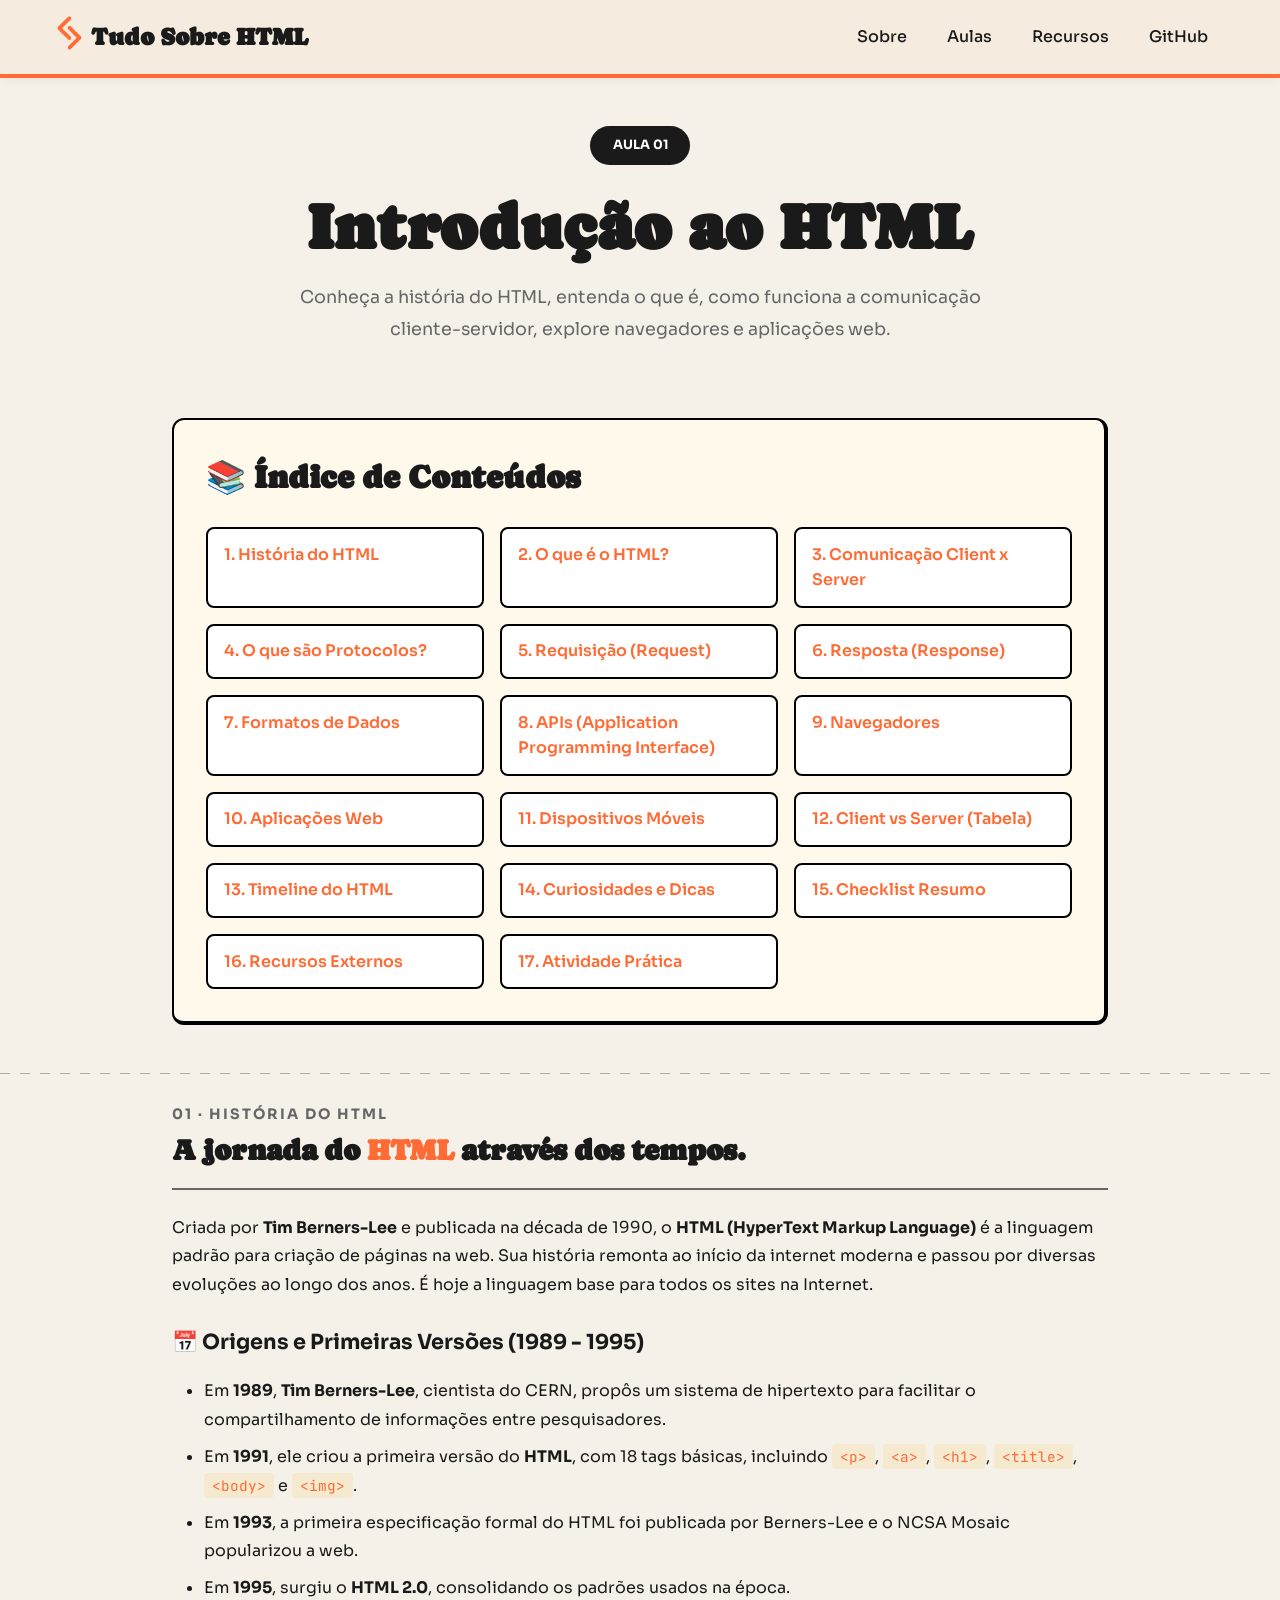
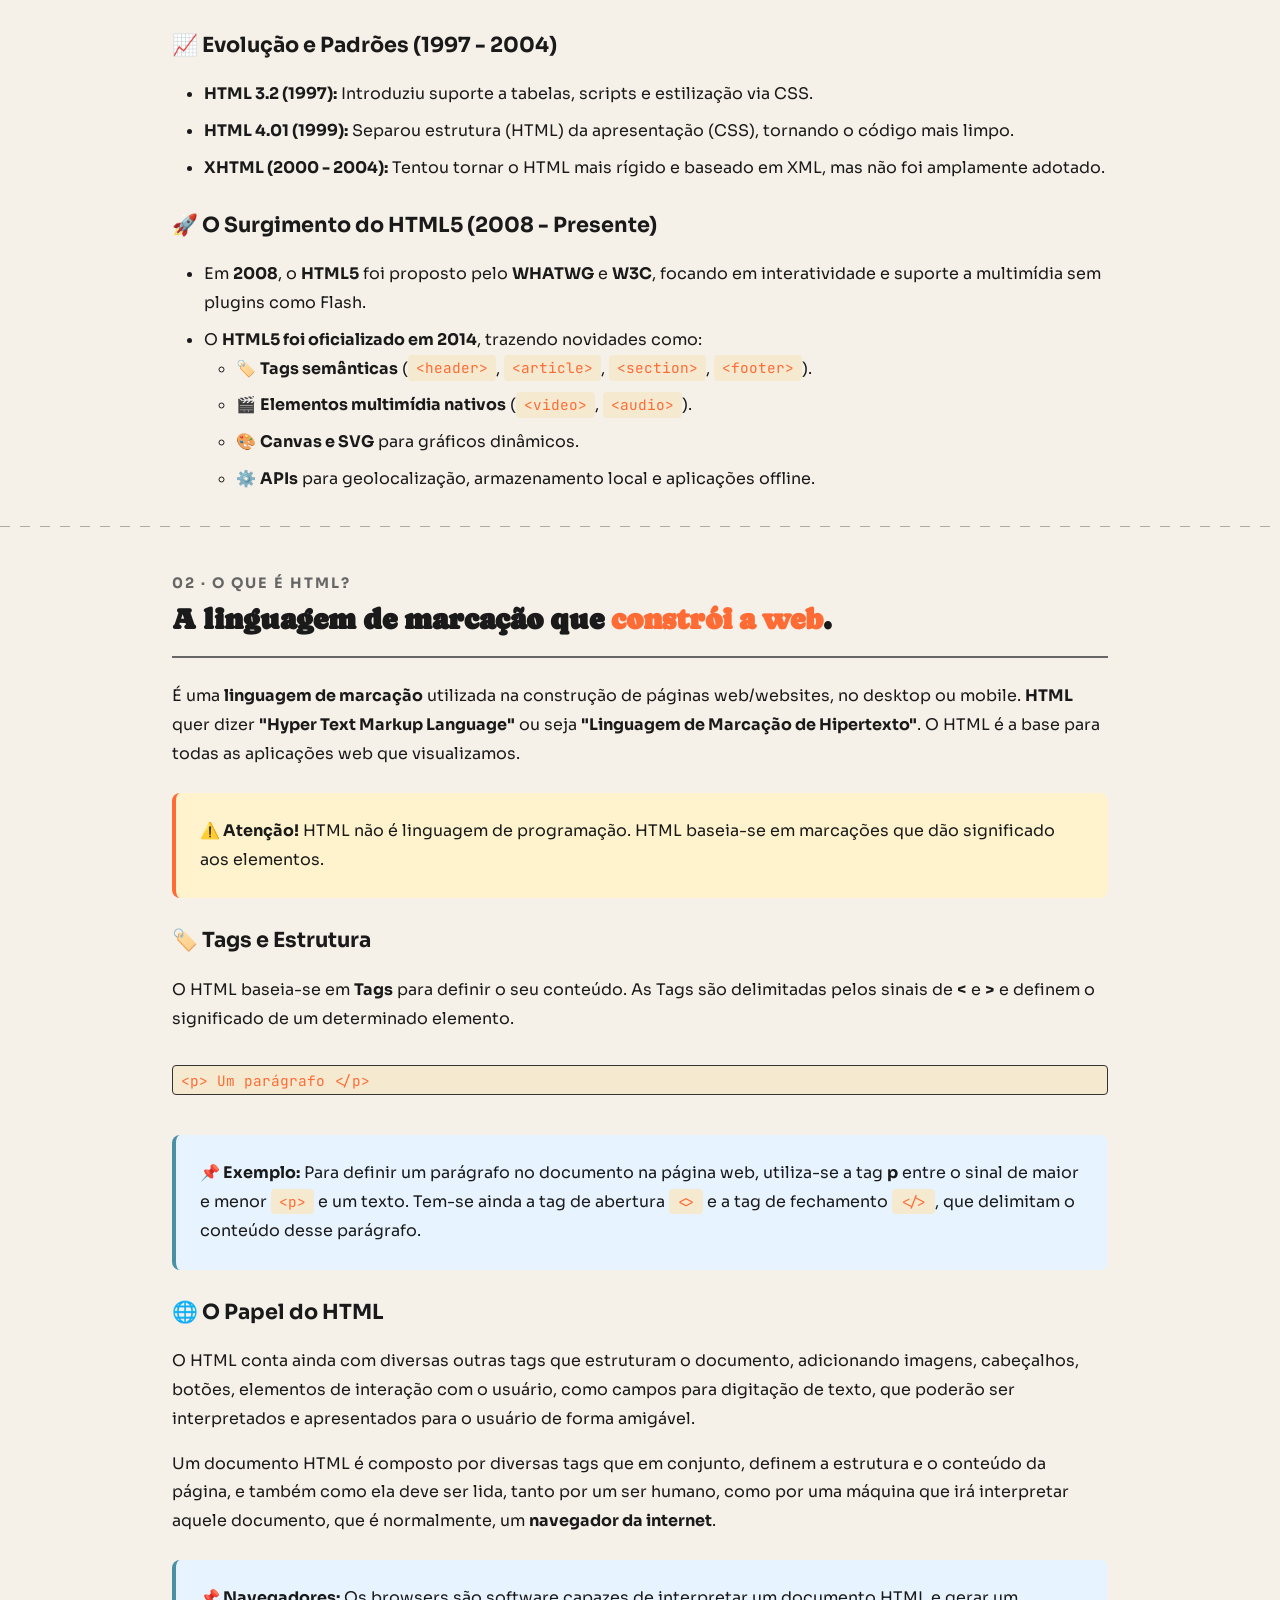
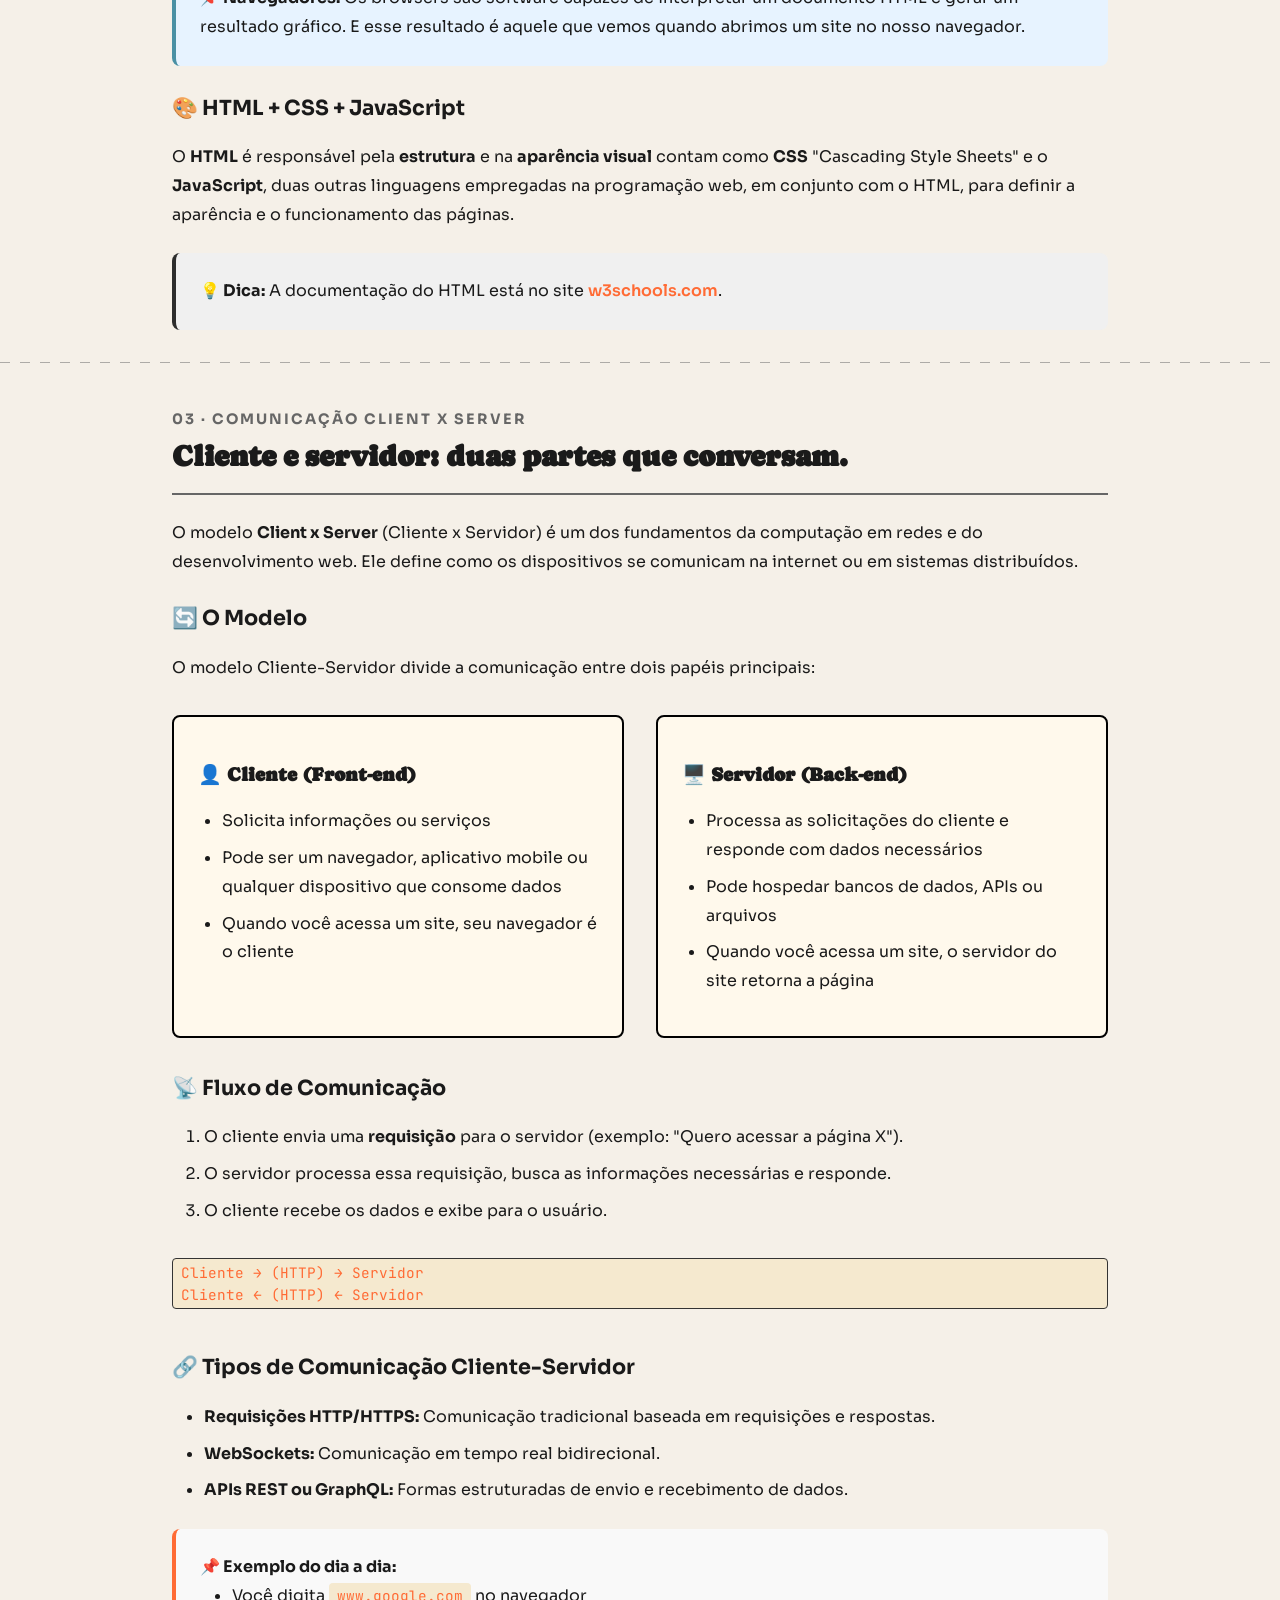
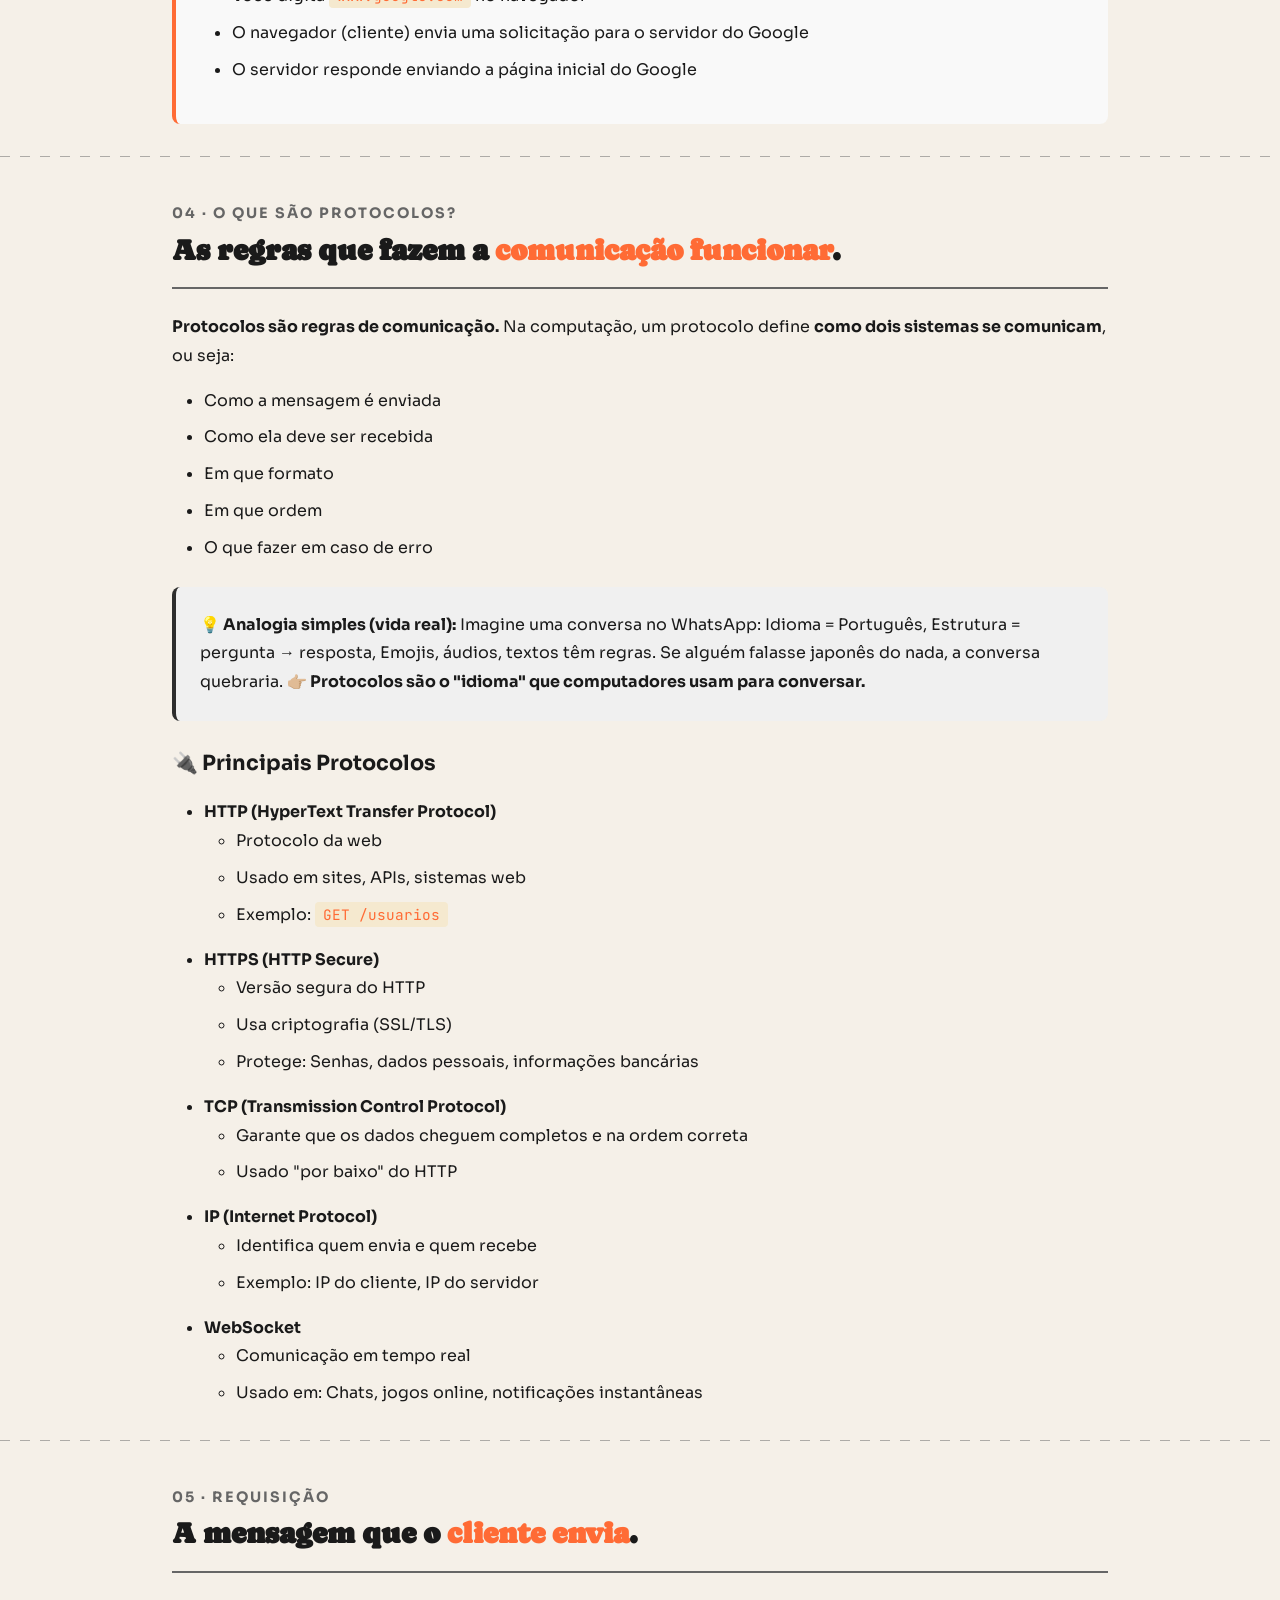
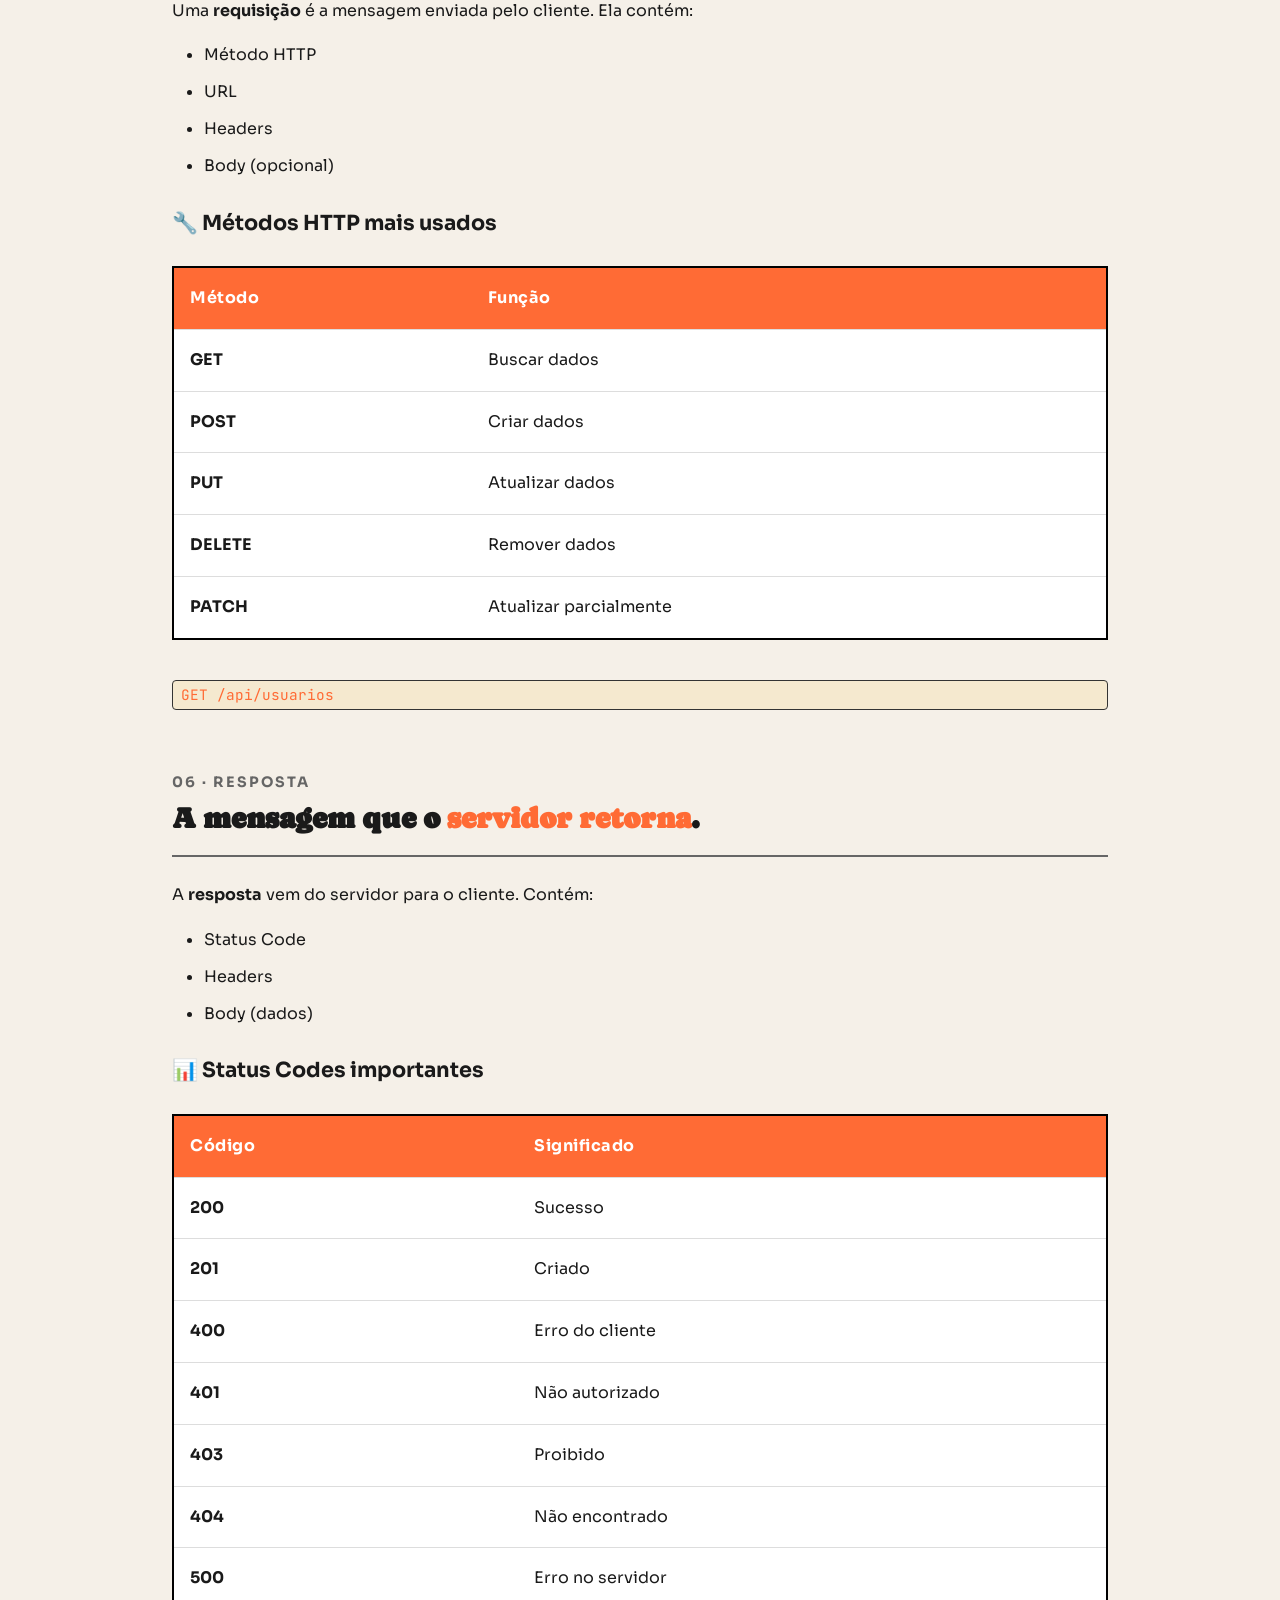
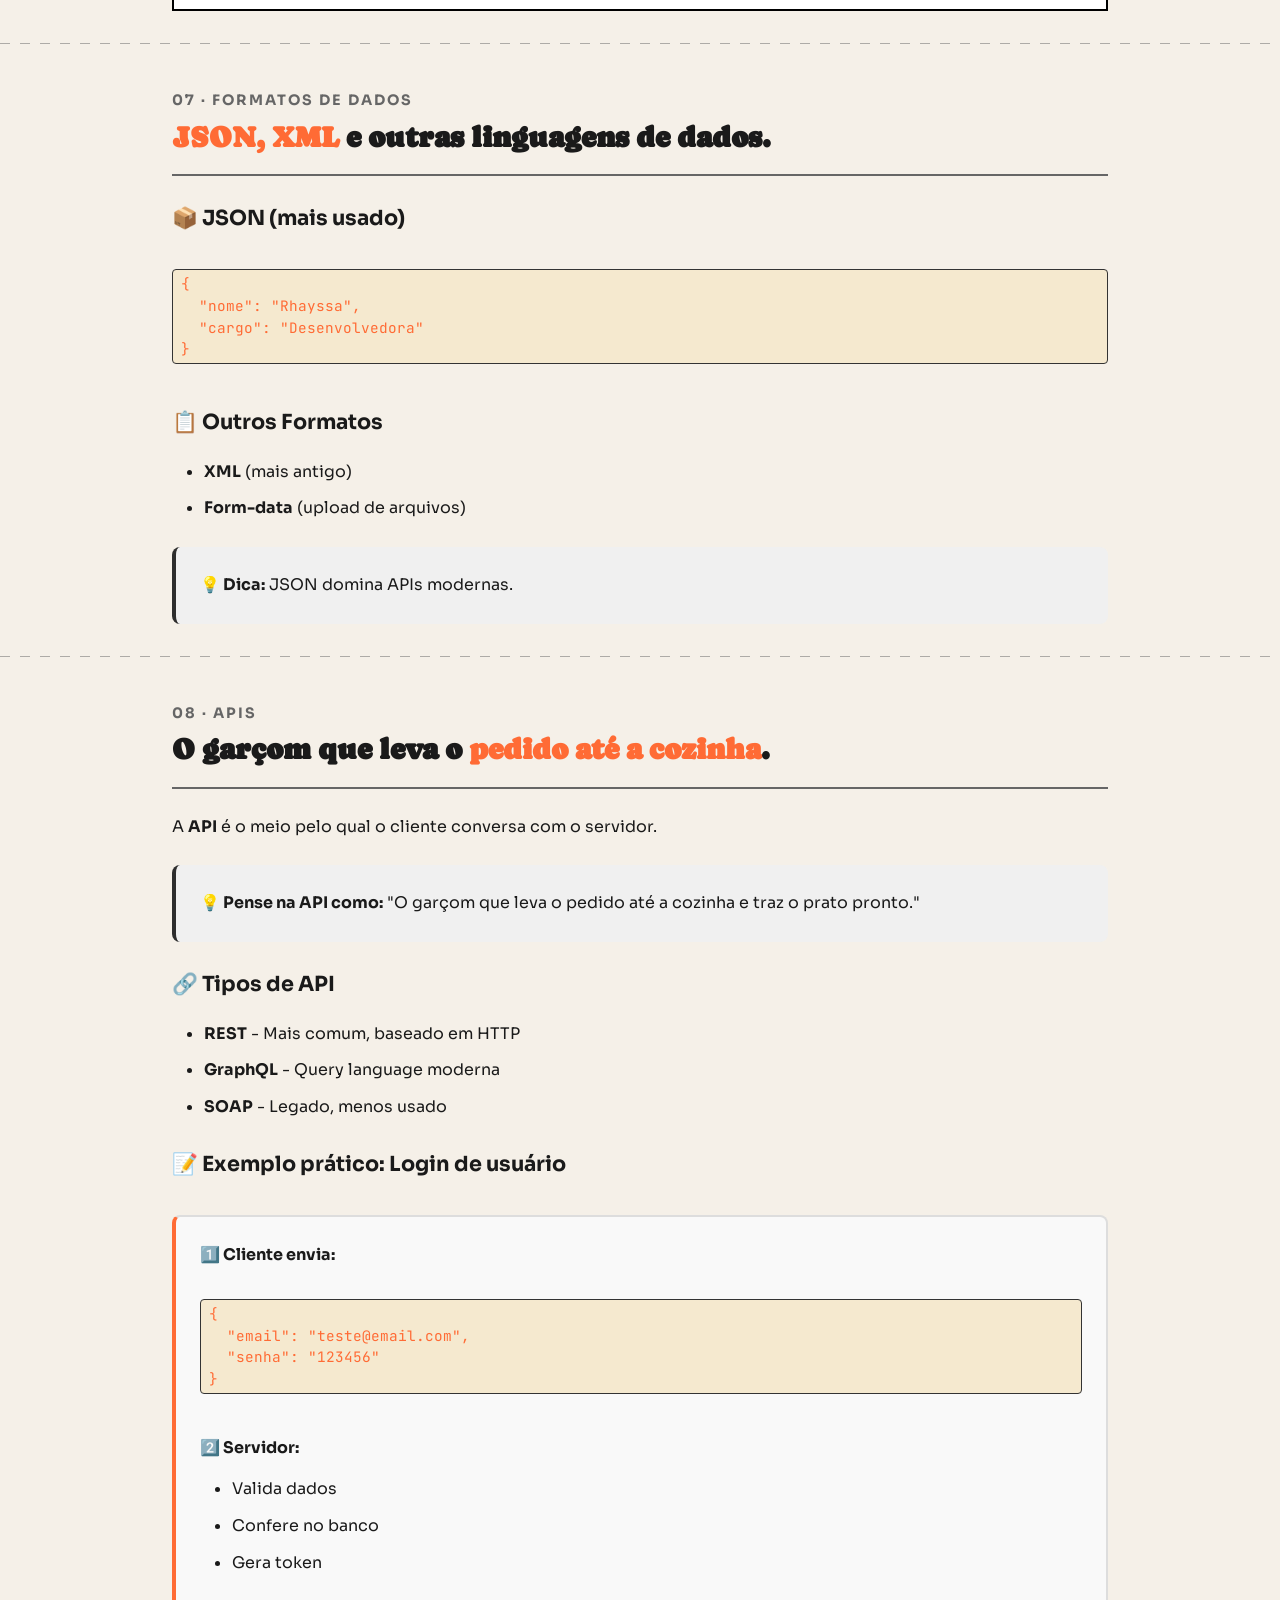
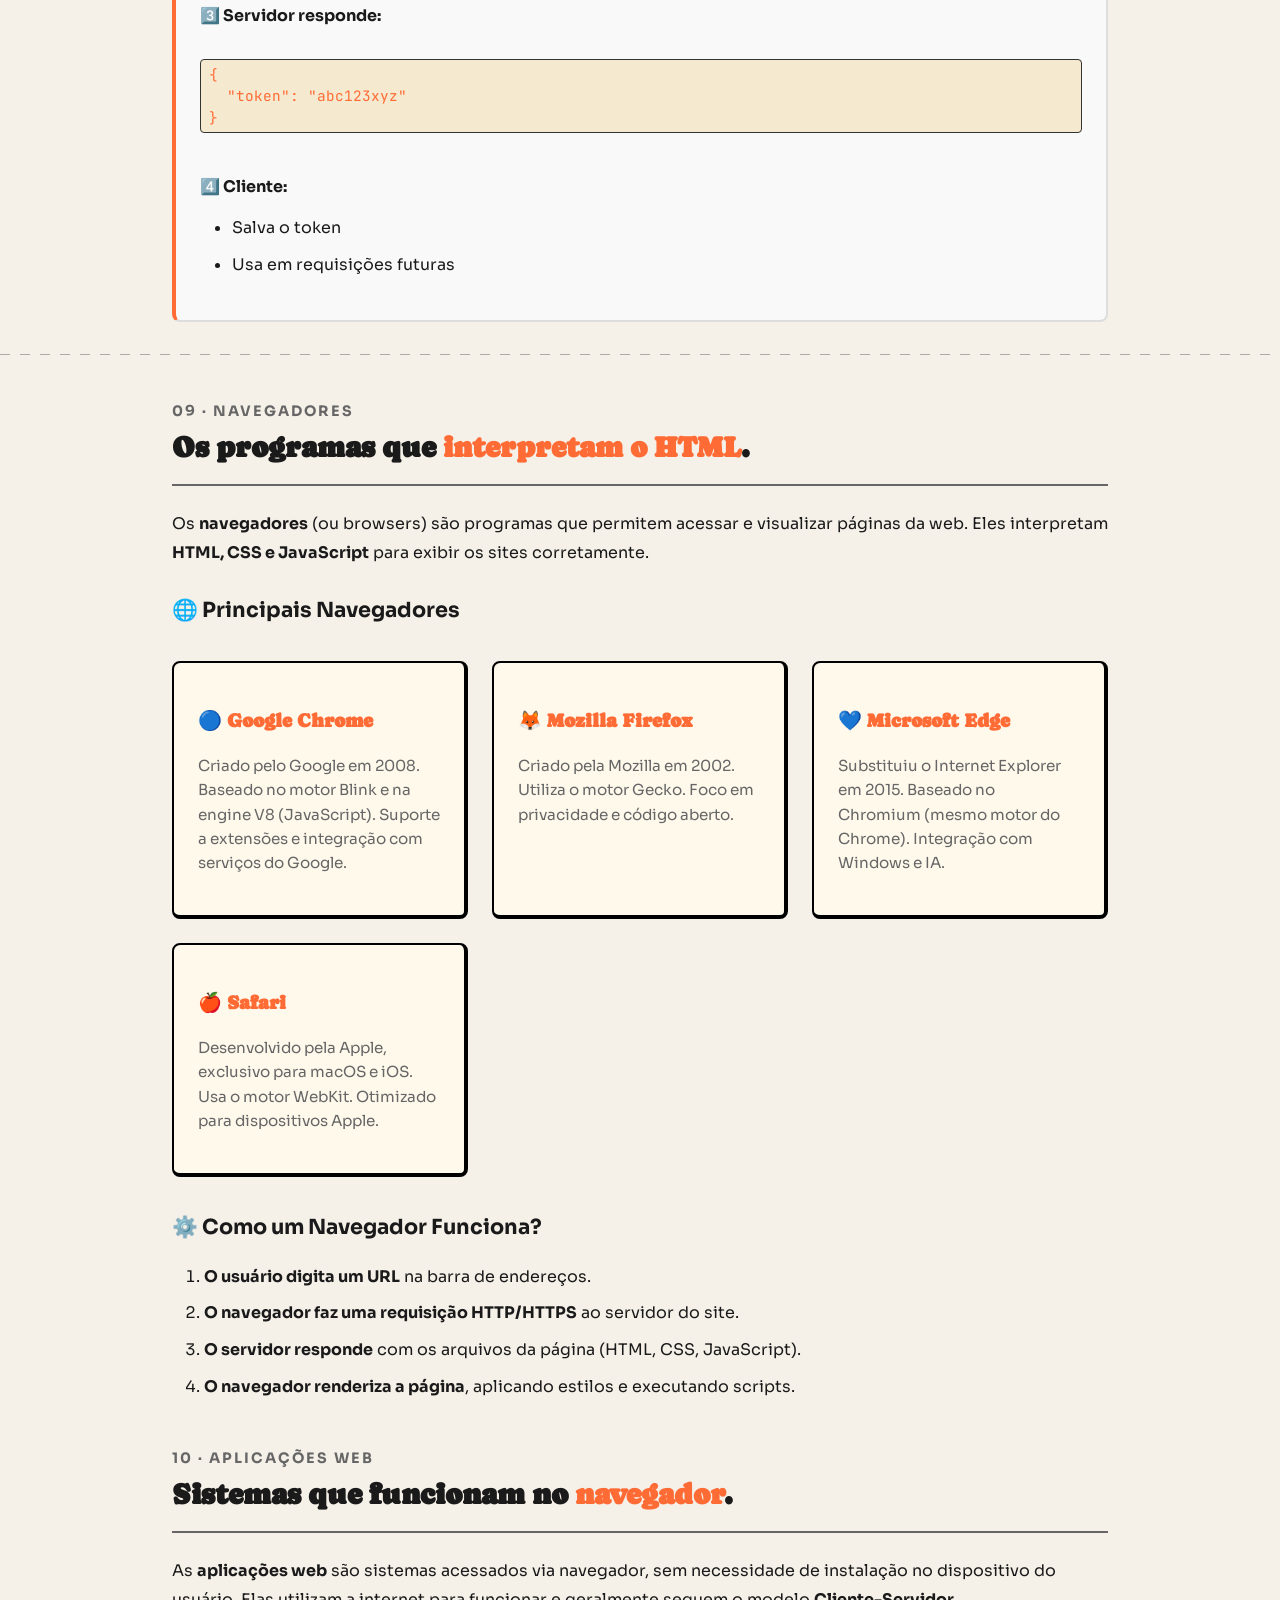
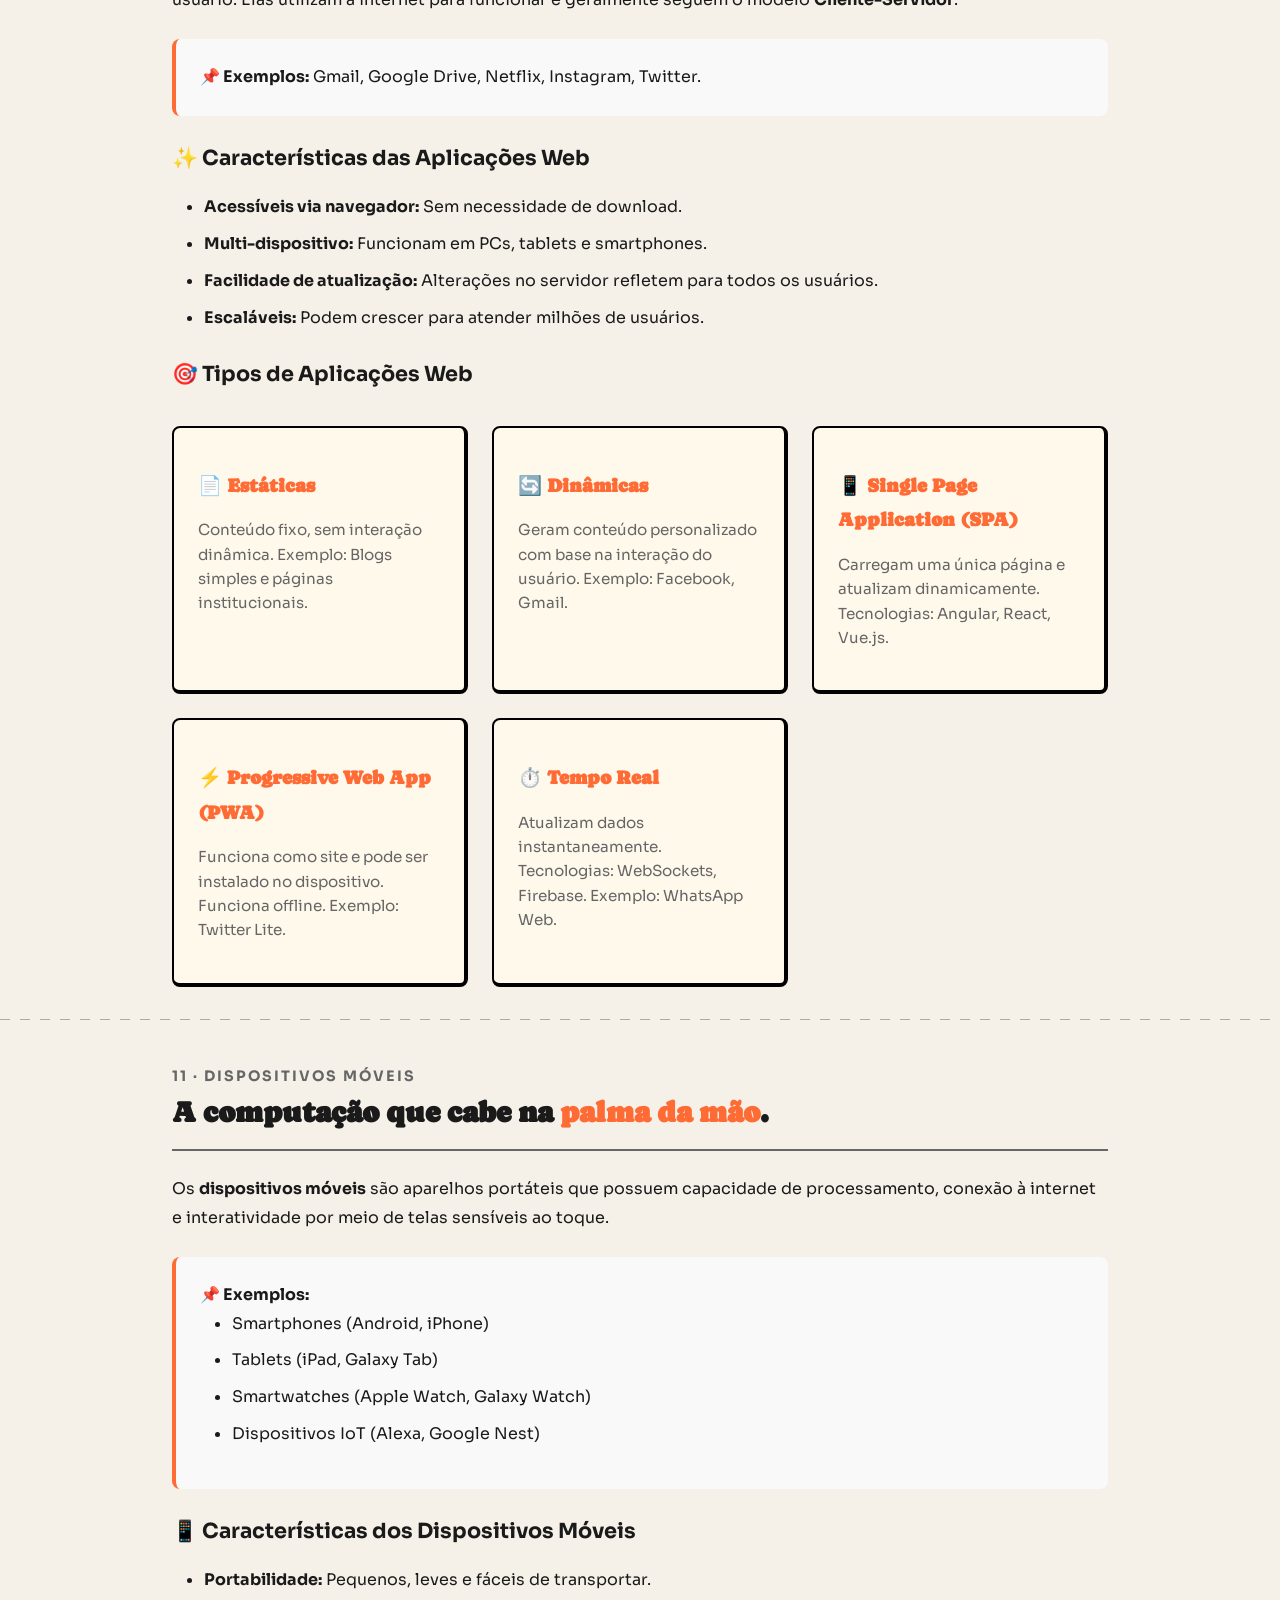
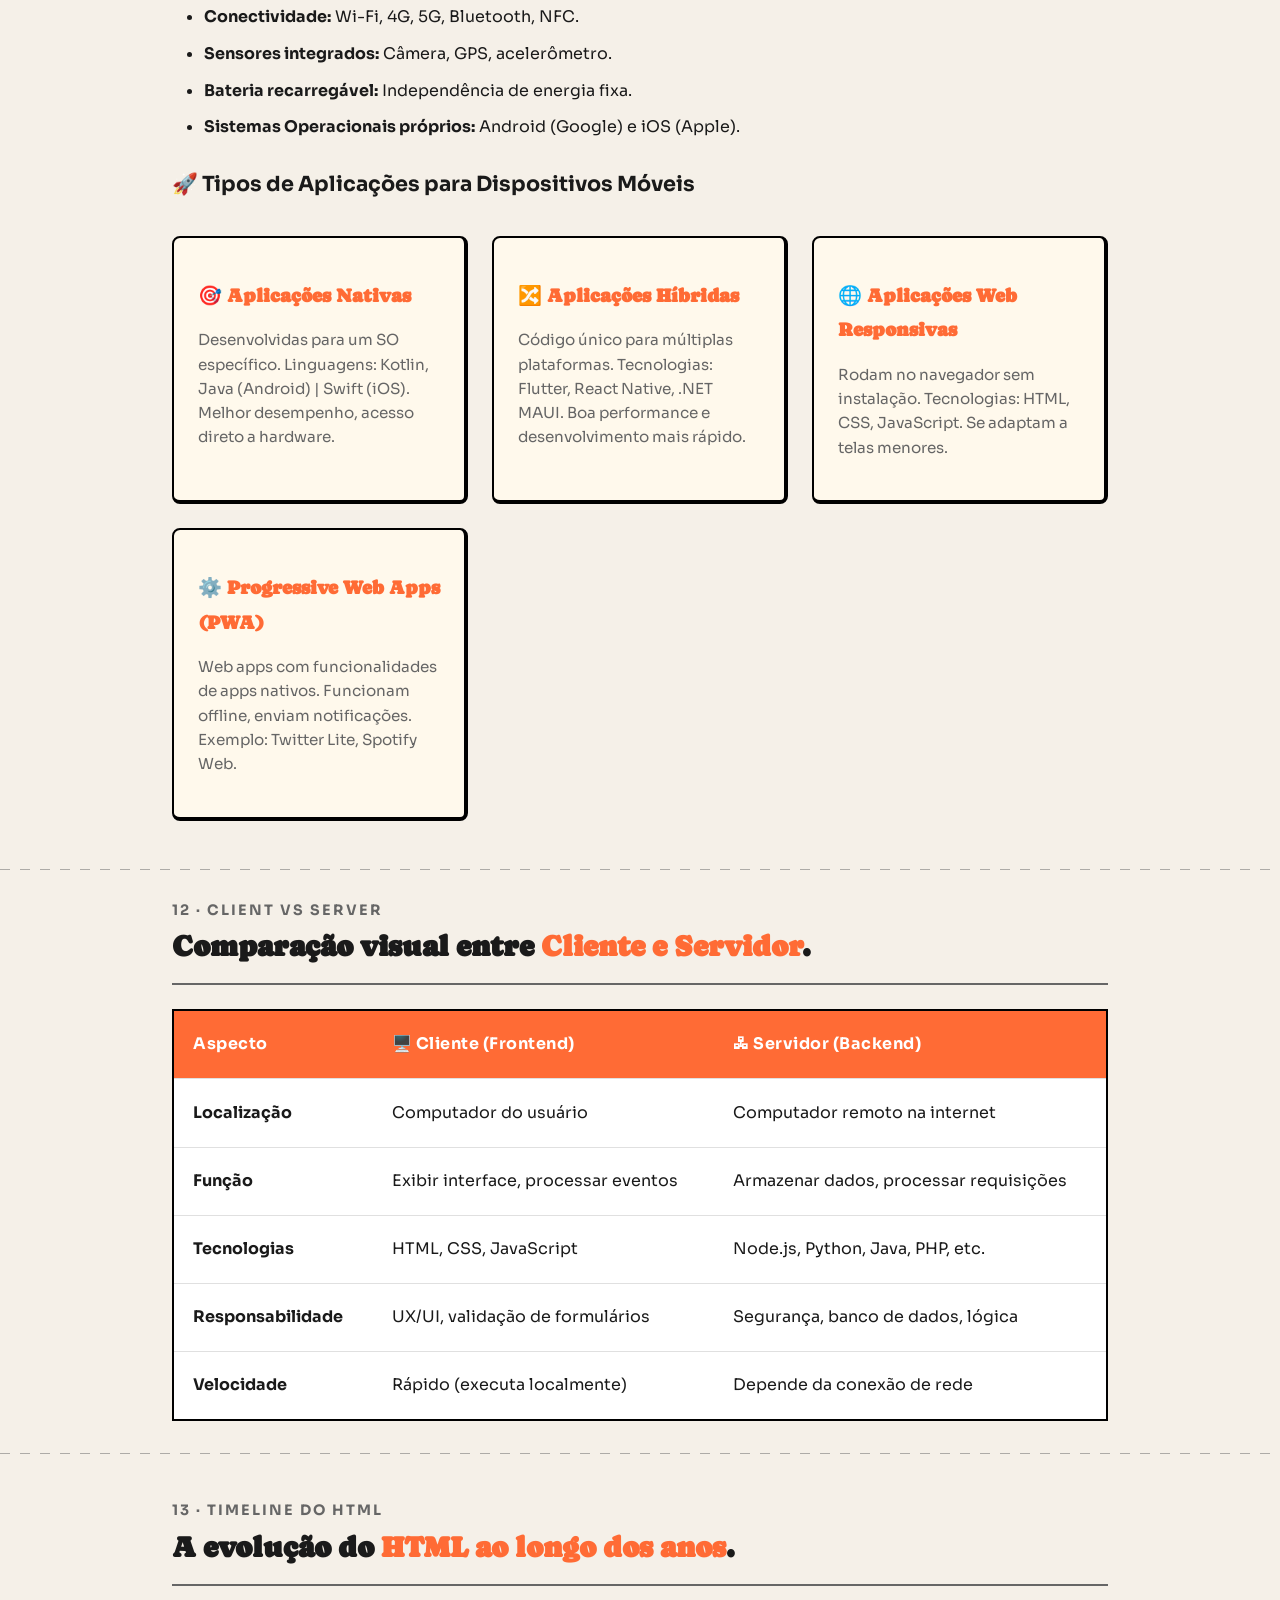
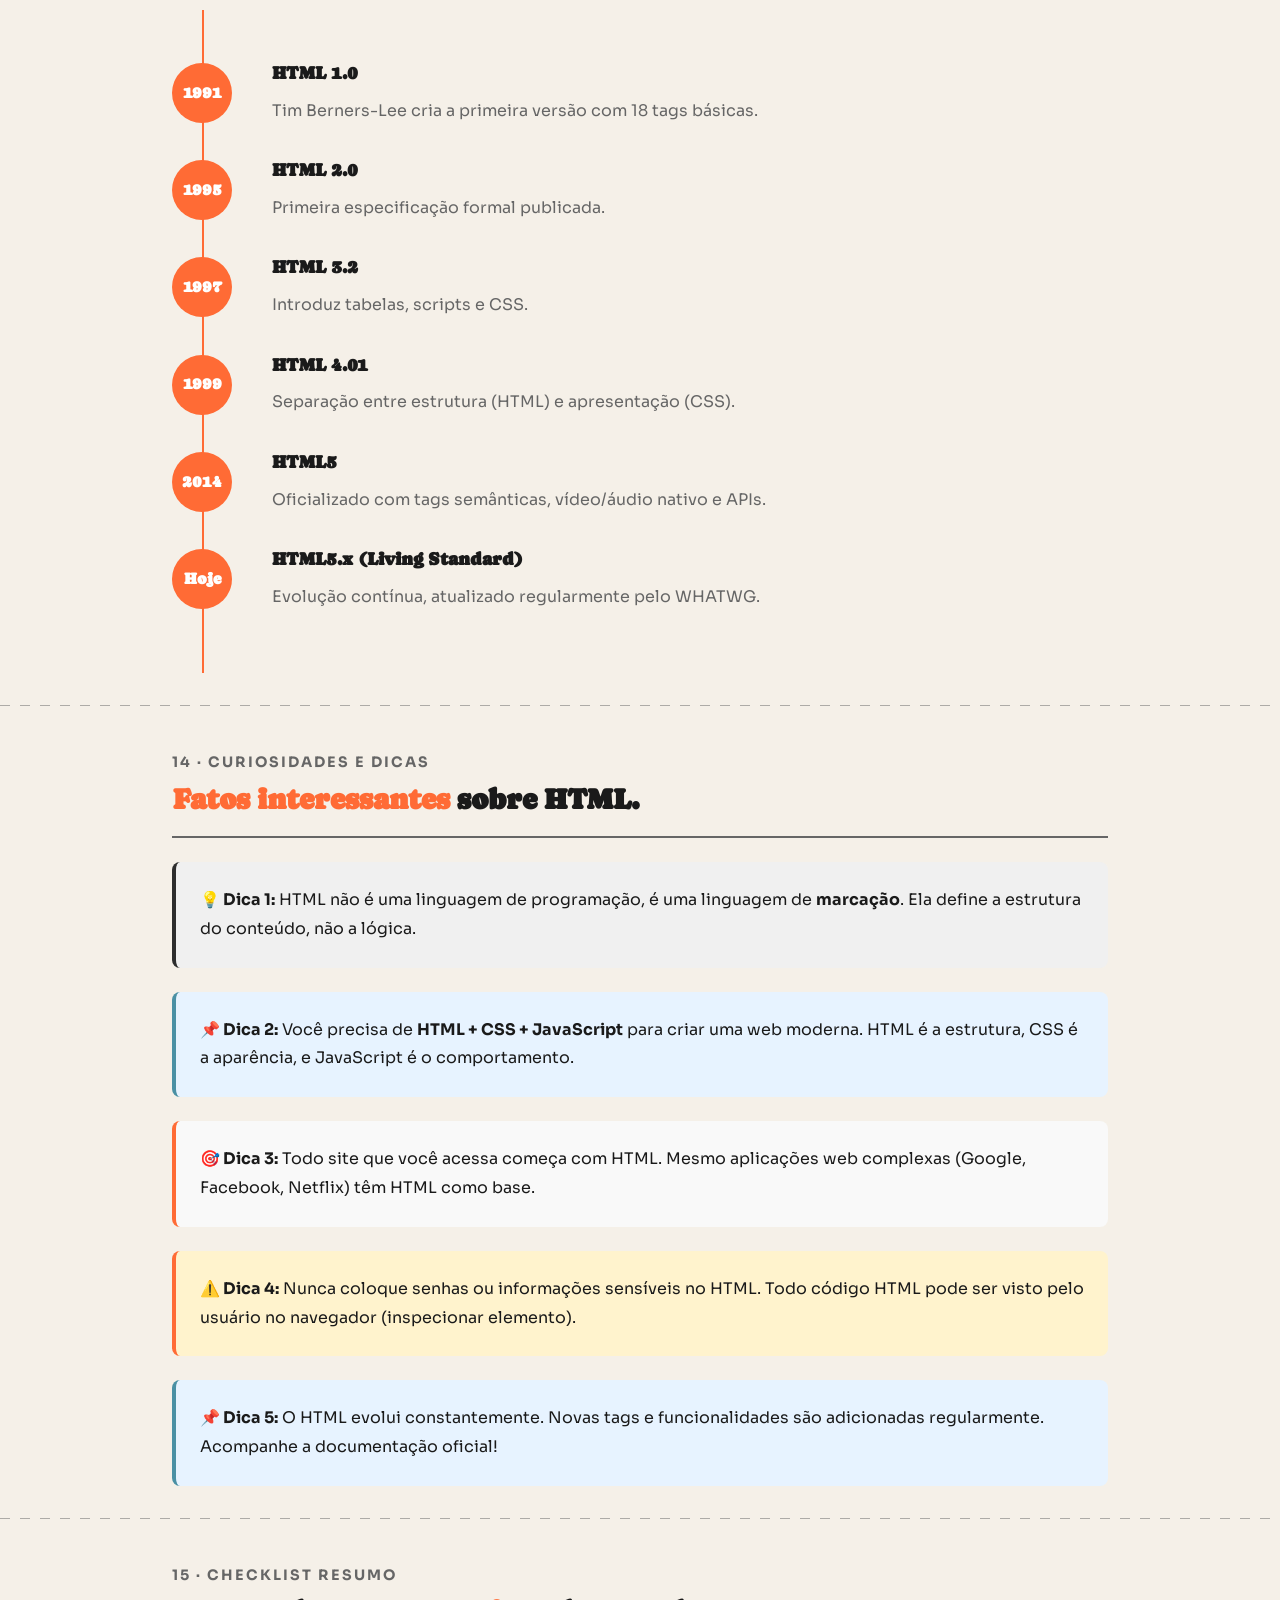
==== aula1/index.html @ 6f965055 "feat: add client-server comparison table, HTML evolution timeline, and additional resources; impleme" ====
<!DOCTYPE html>
<html lang="pt-BR">
<head>
    <meta charset="UTF-8">
    <meta name="viewport" content="width=device-width, initial-scale=1.0">
    <title>Aula 1 - Introdução ao HTML | Tudo Sobre HTML</title>
    <link rel="icon" type="image/x-icon" href="../img/favicon.ico">
    <link rel="stylesheet" href="style.css">
    <link href="https://fonts.googleapis.com/css2?family=Caprasimo&family=JetBrains+Mono:wght@400;500&family=Sora:wght@400;600;700&display=swap" rel="stylesheet">
</head>
<body>
    <!-- HEADER -->
    <header class="header">
        <div class="header-container">
            <div class="logo">
                <a href="../"><img src="../img/logo.png" alt="Logo" class="logo-icon"></a>
                <h1>Tudo Sobre HTML</h1>
            </div>
            <nav class="nav">
                <a href="../#como-funciona">Sobre</a>
                <a href="../#aulas">Aulas</a>
                <a href="../#recursos">Recursos</a>
                <a href="https://github.com/rhayssakramer/tudo-sobre-html" target="_blank">GitHub</a>
            </nav>
        </div>
    </header>

    <!-- MAIN CONTENT -->
    <main class="aula-container">
        <!-- AULA HEADER -->
        <section class="aula-header">
            <span class="aula-badge">AULA 01</span>
            <h1>Introdução ao HTML</h1>
            <p class="intro-text">Conheça a história do HTML, entenda o que é, como funciona a comunicação cliente-servidor, explore navegadores e aplicações web.</p>
        </section>

        <!-- TABELA DE CONTEÚDOS -->
        <section class="toc-section">
            <h2>📚 Índice de Conteúdos</h2>
            <nav class="toc-list">
                <a href="#historia">1. História do HTML</a>
                <a href="#oque-html">2. O que é o HTML?</a>
                <a href="#client-server">3. Comunicação Client x Server</a>
                <a href="#protocolos">4. O que são Protocolos?</a>
                <a href="#requisicao">5. Requisição (Request)</a>
                <a href="#resposta">6. Resposta (Response)</a>
                <a href="#formatos">7. Formatos de Dados</a>
                <a href="#apis">8. APIs (Application Programming Interface)</a>
                <a href="#navegadores">9. Navegadores</a>
                <a href="#apps-web">10. Aplicações Web</a>
                <a href="#mobile">11. Dispositivos Móveis</a>
                <a href="#tabela-client-server">12. Client vs Server (Tabela)</a>
                <a href="#timeline">13. Timeline do HTML</a>
                <a href="#curiosidades">14. Curiosidades e Dicas</a>
                <a href="#checklist">15. Checklist Resumo</a>
                <a href="#recursos">16. Recursos Externos</a>
                <a href="#atividade">17. Atividade Prática</a>
            </nav>
        </section>

        <hr class="section-divider">

        <!-- SEÇÃO 1: HISTÓRIA DO HTML -->
        <section class="content-section" id="historia">
            <span class="section-label">01 · HISTÓRIA DO HTML</span>
            <h2>A jornada do <span class="highlight">HTML</span> através dos tempos.</h2>
            
            <div class="content-block">
                <p>Criada por <strong>Tim Berners-Lee</strong> e publicada na década de 1990, o <strong>HTML (HyperText Markup Language)</strong> é a linguagem padrão para criação de páginas na web. Sua história remonta ao início da internet moderna e passou por diversas evoluções ao longo dos anos. É hoje a linguagem base para todos os sites na Internet.</p>

                <h3>📅 Origens e Primeiras Versões (1989 - 1995)</h3>
                <ul>
                    <li>Em <strong>1989</strong>, <strong>Tim Berners-Lee</strong>, cientista do CERN, propôs um sistema de hipertexto para facilitar o compartilhamento de informações entre pesquisadores.</li>
                    <li>Em <strong>1991</strong>, ele criou a primeira versão do <strong>HTML</strong>, com 18 tags básicas, incluindo <code>&lt;p&gt;</code>, <code>&lt;a&gt;</code>, <code>&lt;h1&gt;</code>, <code>&lt;title&gt;</code>, <code>&lt;body&gt;</code> e <code>&lt;img&gt;</code>.</li>
                    <li>Em <strong>1993</strong>, a primeira especificação formal do HTML foi publicada por Berners-Lee e o NCSA Mosaic popularizou a web.</li>
                    <li>Em <strong>1995</strong>, surgiu o <strong>HTML 2.0</strong>, consolidando os padrões usados na época.</li>
                </ul>

                <h3>📈 Evolução e Padrões (1997 - 2004)</h3>
                <ul>
                    <li><strong>HTML 3.2 (1997):</strong> Introduziu suporte a tabelas, scripts e estilização via CSS.</li>
                    <li><strong>HTML 4.01 (1999):</strong> Separou estrutura (HTML) da apresentação (CSS), tornando o código mais limpo.</li>
                    <li><strong>XHTML (2000 - 2004):</strong> Tentou tornar o HTML mais rígido e baseado em XML, mas não foi amplamente adotado.</li>
                </ul>

                <h3>🚀 O Surgimento do HTML5 (2008 - Presente)</h3>
                <ul>
                    <li>Em <strong>2008</strong>, o <strong>HTML5</strong> foi proposto pelo <strong>WHATWG</strong> e <strong>W3C</strong>, focando em interatividade e suporte a multimídia sem plugins como Flash.</li>
                    <li>O <strong>HTML5 foi oficializado em 2014</strong>, trazendo novidades como:
                        <ul>
                            <li>🏷️ <strong>Tags semânticas</strong> (<code>&lt;header&gt;</code>, <code>&lt;article&gt;</code>, <code>&lt;section&gt;</code>, <code>&lt;footer&gt;</code>).</li>
                            <li>🎬 <strong>Elementos multimídia nativos</strong> (<code>&lt;video&gt;</code>, <code>&lt;audio&gt;</code>).</li>
                            <li>🎨 <strong>Canvas e SVG</strong> para gráficos dinâmicos.</li>
                            <li>⚙️ <strong>APIs</strong> para geolocalização, armazenamento local e aplicações offline.</li>
                        </ul>
                    </li>
                </ul>
                <hr class="section-divider">
            </div>
        </section>

        <!-- SEÇÃO 2: O QUE É HTML? -->
        <section class="content-section" id="oque-html">
            <span class="section-label">02 · O QUE É HTML?</span>
            <h2>A linguagem de marcação que <span class="highlight">constrói a web</span>.</h2>
            
            <div class="content-block">
                <p>É uma <strong>linguagem de marcação</strong> utilizada na construção de páginas web/websites, no desktop ou mobile. <strong>HTML</strong> quer dizer <strong>"Hyper Text Markup Language"</strong> ou seja <strong>"Linguagem de Marcação de Hipertexto"</strong>. O HTML é a base para todas as aplicações web que visualizamos.</p>

                <div class="info-box warning">
                    <strong>⚠️ Atenção!</strong> HTML não é linguagem de programação. HTML baseia-se em marcações que dão significado aos elementos.
                </div>

                <h3>🏷️ Tags e Estrutura</h3>
                <p>O HTML baseia-se em <strong>Tags</strong> para definir o seu conteúdo. As Tags são delimitadas pelos sinais de <strong>&lt;</strong> e <strong>&gt;</strong> e definem o significado de um determinado elemento.</p>

                <pre><code class="code-block">&lt;p&gt; Um parágrafo &lt;/p&gt;</code></pre>

                <div class="info-box info">
                    <strong>📌 Exemplo:</strong> Para definir um parágrafo no documento na página web, utiliza-se a tag <strong>p</strong> entre o sinal de maior e menor <code>&lt;p&gt;</code> e um texto. Tem-se ainda a tag de abertura <code>&lt;&gt;</code> e a tag de fechamento <code>&lt;/&gt;</code>, que delimitam o conteúdo desse parágrafo.
                </div>

                <h3>🌐 O Papel do HTML</h3>
                <p>O HTML conta ainda com diversas outras tags que estruturam o documento, adicionando imagens, cabeçalhos, botões, elementos de interação com o usuário, como campos para digitação de texto, que poderão ser interpretados e apresentados para o usuário de forma amigável.</p>

                <p>Um documento HTML é composto por diversas tags que em conjunto, definem a estrutura e o conteúdo da página, e também como ela deve ser lida, tanto por um ser humano, como por uma máquina que irá interpretar aquele documento, que é normalmente, um <strong>navegador da internet</strong>.</p>

                <div class="info-box info">
                    <strong>📌 Navegadores:</strong> Os browsers são software capazes de interpretar um documento HTML e gerar um resultado gráfico. E esse resultado é aquele que vemos quando abrimos um site no nosso navegador.
                </div>

                <h3>🎨 HTML + CSS + JavaScript</h3>
                <p>O <strong>HTML</strong> é responsável pela <strong>estrutura</strong> e na <strong>aparência visual</strong> contam como <strong>CSS</strong> "Cascading Style Sheets" e o <strong>JavaScript</strong>, duas outras linguagens empregadas na programação web, em conjunto com o HTML, para definir a aparência e o funcionamento das páginas.</p>

                <div class="info-box tip">
                    <strong>💡 Dica:</strong> A documentação do HTML está no site <a href="https://www.w3schools.com/html/default.asp" target="_blank">w3schools.com</a>.
                </div>
                <hr class="section-divider">
            </div>
        </section>

        <!-- SEÇÃO 3: COMUNICAÇÃO CLIENT X SERVER -->
        <section class="content-section" id="client-server">
            <span class="section-label">03 · COMUNICAÇÃO CLIENT X SERVER</span>
            <h2>Cliente e servidor: <span class="highlight\">duas partes que conversam</span>.</h2>
            
            <div class="content-block">
                <p>O modelo <strong>Client x Server</strong> (Cliente x Servidor) é um dos fundamentos da computação em redes e do desenvolvimento web. Ele define como os dispositivos se comunicam na internet ou em sistemas distribuídos.</p>

                <h3>🔄 O Modelo</h3>
                <p>O modelo Cliente-Servidor divide a comunicação entre dois papéis principais:</p>

                <div class="two-columns">
                    <div class="column">
                        <h4>👤 Cliente (Front-end)</h4>
                        <ul>
                            <li>Solicita informações ou serviços</li>
                            <li>Pode ser um navegador, aplicativo mobile ou qualquer dispositivo que consome dados</li>
                            <li>Quando você acessa um site, seu navegador é o cliente</li>
                        </ul>
                    </div>
                    <div class="column">
                        <h4>🖥️ Servidor (Back-end)</h4>
                        <ul>
                            <li>Processa as solicitações do cliente e responde com dados necessários</li>
                            <li>Pode hospedar bancos de dados, APIs ou arquivos</li>
                            <li>Quando você acessa um site, o servidor do site retorna a página</li>
                        </ul>
                    </div>
                </div>

                <h3>📡 Fluxo de Comunicação</h3>
                <ol>
                    <li>O cliente envia uma <strong>requisição</strong> para o servidor (exemplo: "Quero acessar a página X").</li>
                    <li>O servidor processa essa requisição, busca as informações necessárias e responde.</li>
                    <li>O cliente recebe os dados e exibe para o usuário.</li>
                </ol>

                <pre><code class="code-block">Cliente → (HTTP) → Servidor
Cliente ← (HTTP) ← Servidor</code></pre>

                <h3>🔗 Tipos de Comunicação Cliente-Servidor</h3>
                <ul>
                    <li><strong>Requisições HTTP/HTTPS:</strong> Comunicação tradicional baseada em requisições e respostas.</li>
                    <li><strong>WebSockets:</strong> Comunicação em tempo real bidirecional.</li>
                    <li><strong>APIs REST ou GraphQL:</strong> Formas estruturadas de envio e recebimento de dados.</li>
                </ul>

                <div class="info-box example">
                    <strong>📌 Exemplo do dia a dia:</strong>
                    <ul>
                        <li>Você digita <code>www.google.com</code> no navegador</li>
                        <li>O navegador (cliente) envia uma solicitação para o servidor do Google</li>
                        <li>O servidor responde enviando a página inicial do Google</li>
                    </ul>
                </div>
            </div>
            <hr class="section-divider">
        </section>

        <!-- SEÇÃO 4: PROTOCOLOS -->
        <section class="content-section" id="protocolos">
            <span class="section-label">04 · O QUE SÃO PROTOCOLOS?</span>
            <h2>As regras que fazem a <span class="highlight">comunicação funcionar</span>.</h2>
            
            <div class="content-block">
                <p><strong>Protocolos são regras de comunicação.</strong> Na computação, um protocolo define <strong>como dois sistemas se comunicam</strong>, ou seja:</p>
                <ul>
                    <li>Como a mensagem é enviada</li>
                    <li>Como ela deve ser recebida</li>
                    <li>Em que formato</li>
                    <li>Em que ordem</li>
                    <li>O que fazer em caso de erro</li>
                </ul>

                <div class="info-box tip">
                    <strong>💡 Analogia simples (vida real):</strong> Imagine uma conversa no WhatsApp: Idioma = Português, Estrutura = pergunta → resposta, Emojis, áudios, textos têm regras. Se alguém falasse japonês do nada, a conversa quebraria. <strong>👉🏼 Protocolos são o "idioma" que computadores usam para conversar.</strong>
                </div>

                <h3>🔌 Principais Protocolos</h3>
                <ul>
                    <li><strong>HTTP (HyperText Transfer Protocol)</strong>
                        <ul>
                            <li>Protocolo da web</li>
                            <li>Usado em sites, APIs, sistemas web</li>
                            <li>Exemplo: <code>GET /usuarios</code></li>
                        </ul>
                    </li>
                    <li><strong>HTTPS (HTTP Secure)</strong>
                        <ul>
                            <li>Versão segura do HTTP</li>
                            <li>Usa criptografia (SSL/TLS)</li>
                            <li>Protege: Senhas, dados pessoais, informações bancárias</li>
                        </ul>
                    </li>
                    <li><strong>TCP (Transmission Control Protocol)</strong>
                        <ul>
                            <li>Garante que os dados cheguem completos e na ordem correta</li>
                            <li>Usado "por baixo" do HTTP</li>
                        </ul>
                    </li>
                    <li><strong>IP (Internet Protocol)</strong>
                        <ul>
                            <li>Identifica quem envia e quem recebe</li>
                            <li>Exemplo: IP do cliente, IP do servidor</li>
                        </ul>
                    </li>
                    <li><strong>WebSocket</strong>
                        <ul>
                            <li>Comunicação em tempo real</li>
                            <li>Usado em: Chats, jogos online, notificações instantâneas</li>
                        </ul>
                    </li>
                </ul>
            </div>
            <hr class="section-divider">
        </section>

        <!-- SEÇÃO 5: REQUISIÇÃO -->
        <section class="content-section" id="requisicao">
            <span class="section-label">05 · REQUISIÇÃO</span>
            <h2>A mensagem que o <span class="highlight">cliente envia</span>.</h2>
            
            <div class="content-block">
                <p>Uma <strong>requisição</strong> é a mensagem enviada pelo cliente. Ela contém:</p>
                <ul>
                    <li>Método HTTP</li>
                    <li>URL</li>
                    <li>Headers</li>
                    <li>Body (opcional)</li>
                </ul>

                <h3>🔧 Métodos HTTP mais usados</h3>
                <table class="content-table">
                    <thead>
                        <tr>
                            <th>Método</th>
                            <th>Função</th>
                        </tr>
                    </thead>
                    <tbody>
                        <tr>
                            <td><strong>GET</strong></td>
                            <td>Buscar dados</td>
                        </tr>
                        <tr>
                            <td><strong>POST</strong></td>
                            <td>Criar dados</td>
                        </tr>
                        <tr>
                            <td><strong>PUT</strong></td>
                            <td>Atualizar dados</td>
                        </tr>
                        <tr>
                            <td><strong>DELETE</strong></td>
                            <td>Remover dados</td>
                        </tr>
                        <tr>
                            <td><strong>PATCH</strong></td>
                            <td>Atualizar parcialmente</td>
                        </tr>
                    </tbody>
                </table>

                <pre><code class="code-block">GET /api/usuarios</code></pre>
            </div>
        </section>

        <!-- SEÇÃO 6: RESPOSTA -->
        <section class="content-section" id="resposta">
            <span class="section-label">06 · RESPOSTA</span>
            <h2>A mensagem que o <span class="highlight">servidor retorna</span>.</h2>
            
            <div class="content-block">
                <p>A <strong>resposta</strong> vem do servidor para o cliente. Contém:</p>
                <ul>
                    <li>Status Code</li>
                    <li>Headers</li>
                    <li>Body (dados)</li>
                </ul>

                <h3>📊 Status Codes importantes</h3>
                <table class="content-table">
                    <thead>
                        <tr>
                            <th>Código</th>
                            <th>Significado</th>
                        </tr>
                    </thead>
                    <tbody>
                        <tr>
                            <td><strong>200</strong></td>
                            <td>Sucesso</td>
                        </tr>
                        <tr>
                            <td><strong>201</strong></td>
                            <td>Criado</td>
                        </tr>
                        <tr>
                            <td><strong>400</strong></td>
                            <td>Erro do cliente</td>
                        </tr>
                        <tr>
                            <td><strong>401</strong></td>
                            <td>Não autorizado</td>
                        </tr>
                        <tr>
                            <td><strong>403</strong></td>
                            <td>Proibido</td>
                        </tr>
                        <tr>
                            <td><strong>404</strong></td>
                            <td>Não encontrado</td>
                        </tr>
                        <tr>
                            <td><strong>500</strong></td>
                            <td>Erro no servidor</td>
                        </tr>
                    </tbody>
                </table>
            </div>
            <hr class="section-divider">
        </section>

        <!-- SEÇÃO 7: FORMATOS DE DADOS -->
        <section class="content-section" id="formatos">
            <span class="section-label">07 · FORMATOS DE DADOS</span>
            <h2><span class="highlight">JSON, XML</span> e outras linguagens de dados.</h2>
            
            <div class="content-block">
                <h3>📦 JSON (mais usado)</h3>
                <pre><code class="code-block">{
  "nome": "Rhayssa",
  "cargo": "Desenvolvedora"
}</code></pre>

                <h3>📋 Outros Formatos</h3>
                <ul>
                    <li><strong>XML</strong> (mais antigo)</li>
                    <li><strong>Form-data</strong> (upload de arquivos)</li>
                </ul>

                <div class="info-box tip">
                    <strong>💡 Dica:</strong> JSON domina APIs modernas.
                </div>
            </div>
            <hr class="section-divider">
        </section>

        <!-- SEÇÃO 8: APIs -->
        <section class="content-section" id="apis">
            <span class="section-label">08 · APIS</span>
            <h2>O garçom que leva o <span class="highlight">pedido até a cozinha</span>.</h2>
            
            <div class="content-block">
                <p>A <strong>API</strong> é o meio pelo qual o cliente conversa com o servidor.</p>

                <div class="info-box tip">
                    <strong>💡 Pense na API como:</strong> "O garçom que leva o pedido até a cozinha e traz o prato pronto."
                </div>

                <h3>🔗 Tipos de API</h3>
                <ul>
                    <li><strong>REST</strong> - Mais comum, baseado em HTTP</li>
                    <li><strong>GraphQL</strong> - Query language moderna</li>
                    <li><strong>SOAP</strong> - Legado, menos usado</li>
                </ul>

                <h3>📝 Exemplo prático: Login de usuário</h3>
                <div class="example-box">
                    <p><strong>1️⃣ Cliente envia:</strong></p>
                    <pre><code class="code-block">{
  "email": "teste@email.com",
  "senha": "123456"
}</code></pre>

                    <p><strong>2️⃣ Servidor:</strong></p>
                    <ul>
                        <li>Valida dados</li>
                        <li>Confere no banco</li>
                        <li>Gera token</li>
                    </ul>

                    <p><strong>3️⃣ Servidor responde:</strong></p>
                    <pre><code class="code-block">{
  "token": "abc123xyz"
}</code></pre>

                    <p><strong>4️⃣ Cliente:</strong></p>
                    <ul>
                        <li>Salva o token</li>
                        <li>Usa em requisições futuras</li>
                    </ul>
                </div>
            </div>
            <hr class="section-divider">
        </section>

        <!-- SEÇÃO 9: NAVEGADORES -->
        <section class="content-section" id="navegadores">
            <span class="section-label">09 · NAVEGADORES</span>
            <h2>Os programas que <span class="highlight">interpretam o HTML</span>.</h2>
            
            <div class="content-block">
                <p>Os <strong>navegadores</strong> (ou browsers) são programas que permitem acessar e visualizar páginas da web. Eles interpretam <strong>HTML, CSS e JavaScript</strong> para exibir os sites corretamente.</p>

                <h3>🌐 Principais Navegadores</h3>

                <div class="browser-grid">
                    <div class="browser-card">
                        <h4>🔵 Google Chrome</h4>
                        <p>Criado pelo Google em 2008. Baseado no motor Blink e na engine V8 (JavaScript). Suporte a extensões e integração com serviços do Google.</p>
                    </div>
                    <div class="browser-card">
                        <h4>🦊 Mozilla Firefox</h4>
                        <p>Criado pela Mozilla em 2002. Utiliza o motor Gecko. Foco em privacidade e código aberto.</p>
                    </div>
                    <div class="browser-card">
                        <h4>💙 Microsoft Edge</h4>
                        <p>Substituiu o Internet Explorer em 2015. Baseado no Chromium (mesmo motor do Chrome). Integração com Windows e IA.</p>
                    </div>
                    <div class="browser-card">
                        <h4>🍎 Safari</h4>
                        <p>Desenvolvido pela Apple, exclusivo para macOS e iOS. Usa o motor WebKit. Otimizado para dispositivos Apple.</p>
                    </div>
                </div>

                <h3>⚙️ Como um Navegador Funciona?</h3>
                <ol>
                    <li><strong>O usuário digita um URL</strong> na barra de endereços.</li>
                    <li><strong>O navegador faz uma requisição HTTP/HTTPS</strong> ao servidor do site.</li>
                    <li><strong>O servidor responde</strong> com os arquivos da página (HTML, CSS, JavaScript).</li>
                    <li><strong>O navegador renderiza a página</strong>, aplicando estilos e executando scripts.</li>
                </ol>
            </div>
        </section>

        <!-- SEÇÃO 10: APLICAÇÕES WEB -->
        <section class="content-section" id="apps-web">
            <span class="section-label">10 · APLICAÇÕES WEB</span>
            <h2>Sistemas que funcionam no <span class="highlight">navegador</span>.</h2>
            
            <div class="content-block">
                <p>As <strong>aplicações web</strong> são sistemas acessados via navegador, sem necessidade de instalação no dispositivo do usuário. Elas utilizam a internet para funcionar e geralmente seguem o modelo <strong>Cliente-Servidor</strong>.</p>

                <div class="info-box example">
                    <strong>📌 Exemplos:</strong> Gmail, Google Drive, Netflix, Instagram, Twitter.
                </div>

                <h3>✨ Características das Aplicações Web</h3>
                <ul>
                    <li><strong>Acessíveis via navegador:</strong> Sem necessidade de download.</li>
                    <li><strong>Multi-dispositivo:</strong> Funcionam em PCs, tablets e smartphones.</li>
                    <li><strong>Facilidade de atualização:</strong> Alterações no servidor refletem para todos os usuários.</li>
                    <li><strong>Escaláveis:</strong> Podem crescer para atender milhões de usuários.</li>
                </ul>

                <h3>🎯 Tipos de Aplicações Web</h3>

                <div class="app-types">
                    <div class="app-type">
                        <h4>📄 Estáticas</h4>
                        <p>Conteúdo fixo, sem interação dinâmica. Exemplo: Blogs simples e páginas institucionais.</p>
                    </div>
                    <div class="app-type">
                        <h4>🔄 Dinâmicas</h4>
                        <p>Geram conteúdo personalizado com base na interação do usuário. Exemplo: Facebook, Gmail.</p>
                    </div>
                    <div class="app-type">
                        <h4>📱 Single Page Application (SPA)</h4>
                        <p>Carregam uma única página e atualizam dinamicamente. Tecnologias: Angular, React, Vue.js.</p>
                    </div>
                    <div class="app-type">
                        <h4>⚡ Progressive Web App (PWA)</h4>
                        <p>Funciona como site e pode ser instalado no dispositivo. Funciona offline. Exemplo: Twitter Lite.</p>
                    </div>
                    <div class="app-type">
                        <h4>⏱️ Tempo Real</h4>
                        <p>Atualizam dados instantaneamente. Tecnologias: WebSockets, Firebase. Exemplo: WhatsApp Web.</p>
                    </div>
                </div>
            </div>
            <hr class="section-divider">
        </section>

        <!-- SEÇÃO 11: DISPOSITIVOS MÓVEIS -->
        <section class="content-section" id="mobile">
            <span class="section-label">11 · DISPOSITIVOS MÓVEIS</span>
            <h2>A computação que cabe na <span class="highlight">palma da mão</span>.</h2>
            
            <div class="content-block">
                <p>Os <strong>dispositivos móveis</strong> são aparelhos portáteis que possuem capacidade de processamento, conexão à internet e interatividade por meio de telas sensíveis ao toque.</p>

                <div class="info-box example">
                    <strong>📌 Exemplos:</strong>
                    <ul>
                        <li>Smartphones (Android, iPhone)</li>
                        <li>Tablets (iPad, Galaxy Tab)</li>
                        <li>Smartwatches (Apple Watch, Galaxy Watch)</li>
                        <li>Dispositivos IoT (Alexa, Google Nest)</li>
                    </ul>
                </div>

                <h3>📱 Características dos Dispositivos Móveis</h3>
                <ul>
                    <li><strong>Portabilidade:</strong> Pequenos, leves e fáceis de transportar.</li>
                    <li><strong>Conectividade:</strong> Wi-Fi, 4G, 5G, Bluetooth, NFC.</li>
                    <li><strong>Sensores integrados:</strong> Câmera, GPS, acelerômetro.</li>
                    <li><strong>Bateria recarregável:</strong> Independência de energia fixa.</li>
                    <li><strong>Sistemas Operacionais próprios:</strong> Android (Google) e iOS (Apple).</li>
                </ul>

                <h3>🚀 Tipos de Aplicações para Dispositivos Móveis</h3>

                <div class="mobile-apps">
                    <div class="app-type">
                        <h4>🎯 Aplicações Nativas</h4>
                        <p>Desenvolvidas para um SO específico. Linguagens: Kotlin, Java (Android) | Swift (iOS). Melhor desempenho, acesso direto a hardware.</p>
                    </div>
                    <div class="app-type">
                        <h4>🔀 Aplicações Híbridas</h4>
                        <p>Código único para múltiplas plataformas. Tecnologias: Flutter, React Native, .NET MAUI. Boa performance e desenvolvimento mais rápido.</p>
                    </div>
                    <div class="app-type">
                        <h4>🌐 Aplicações Web Responsivas</h4>
                        <p>Rodam no navegador sem instalação. Tecnologias: HTML, CSS, JavaScript. Se adaptam a telas menores.</p>
                    </div>
                    <div class="app-type">
                        <h4>⚙️ Progressive Web Apps (PWA)</h4>
                        <p>Web apps com funcionalidades de apps nativos. Funcionam offline, enviam notificações. Exemplo: Twitter Lite, Spotify Web.</p>
                    </div>
                </div>
            </div>
        </section>

        <hr class="section-divider">

        <!-- SEÇÃO 12: CLIENT VS SERVER (TABELA COMPARATIVA) -->
        <section class="content-section" id="tabela-client-server">
            <span class="section-label">12 · CLIENT VS SERVER</span>
            <h2>Comparação visual entre <span class="highlight">Cliente e Servidor</span>.</h2>
            
            <div class="content-block">
                <table class="content-table comparison-table">
                    <thead>
                        <tr>
                            <th>Aspecto</th>
                            <th>🖥️ Cliente (Frontend)</th>
                            <th>🖧 Servidor (Backend)</th>
                        </tr>
                    </thead>
                    <tbody>
                        <tr>
                            <td><strong>Localização</strong></td>
                            <td>Computador do usuário</td>
                            <td>Computador remoto na internet</td>
                        </tr>
                        <tr>
                            <td><strong>Função</strong></td>
                            <td>Exibir interface, processar eventos</td>
                            <td>Armazenar dados, processar requisições</td>
                        </tr>
                        <tr>
                            <td><strong>Tecnologias</strong></td>
                            <td>HTML, CSS, JavaScript</td>
                            <td>Node.js, Python, Java, PHP, etc.</td>
                        </tr>
                        <tr>
                            <td><strong>Responsabilidade</strong></td>
                            <td>UX/UI, validação de formulários</td>
                            <td>Segurança, banco de dados, lógica</td>
                        </tr>
                        <tr>
                            <td><strong>Velocidade</strong></td>
                            <td>Rápido (executa localmente)</td>
                            <td>Depende da conexão de rede</td>
                        </tr>
                    </tbody>
                </table>
            </div>
            <hr class="section-divider">
        </section>

        <!-- SEÇÃO 13: TIMELINE DA EVOLUÇÃO DO HTML -->
        <section class="content-section" id="timeline">
            <span class="section-label">13 · TIMELINE DO HTML</span>
            <h2>A evolução do <span class="highlight">HTML ao longo dos anos</span>.</h2>
            
            <div class="content-block">
                <div class="timeline">
                    <div class="timeline-item">
                        <span class="timeline-date">1991</span>
                        <div class="timeline-content">
                            <h4>HTML 1.0</h4>
                            <p>Tim Berners-Lee cria a primeira versão com 18 tags básicas.</p>
                        </div>
                    </div>
                    <div class="timeline-item">
                        <span class="timeline-date">1995</span>
                        <div class="timeline-content">
                            <h4>HTML 2.0</h4>
                            <p>Primeira especificação formal publicada.</p>
                        </div>
                    </div>
                    <div class="timeline-item">
                        <span class="timeline-date">1997</span>
                        <div class="timeline-content">
                            <h4>HTML 3.2</h4>
                            <p>Introduz tabelas, scripts e CSS.</p>
                        </div>
                    </div>
                    <div class="timeline-item">
                        <span class="timeline-date">1999</span>
                        <div class="timeline-content">
                            <h4>HTML 4.01</h4>
                            <p>Separação entre estrutura (HTML) e apresentação (CSS).</p>
                        </div>
                    </div>
                    <div class="timeline-item">
                        <span class="timeline-date">2014</span>
                        <div class="timeline-content">
                            <h4>HTML5</h4>
                            <p>Oficializado com tags semânticas, vídeo/áudio nativo e APIs.</p>
                        </div>
                    </div>
                    <div class="timeline-item">
                        <span class="timeline-date">Hoje</span>
                        <div class="timeline-content">
                            <h4>HTML5.x (Living Standard)</h4>
                            <p>Evolução contínua, atualizado regularmente pelo WHATWG.</p>
                        </div>
                    </div>
                </div>
            </div>
            <hr class="section-divider">
        </section>

        <!-- SEÇÃO 14: CURIOSIDADES E DICAS -->
        <section class="content-section" id="curiosidades">
            <span class="section-label">14 · CURIOSIDADES E DICAS</span>
            <h2><span class="highlight">Fatos interessantes</span> sobre HTML.</h2>
            
            <div class="content-block">
                <div class="info-box tip">
                    <strong>💡 Dica 1:</strong> HTML não é uma linguagem de programação, é uma linguagem de <strong>marcação</strong>. Ela define a estrutura do conteúdo, não a lógica.
                </div>

                <div class="info-box info">
                    <strong>📌 Dica 2:</strong> Você precisa de <strong>HTML + CSS + JavaScript</strong> para criar uma web moderna. HTML é a estrutura, CSS é a aparência, e JavaScript é o comportamento.
                </div>

                <div class="info-box example">
                    <strong>🎯 Dica 3:</strong> Todo site que você acessa começa com HTML. Mesmo aplicações web complexas (Google, Facebook, Netflix) têm HTML como base.
                </div>

                <div class="info-box warning">
                    <strong>⚠️ Dica 4:</strong> Nunca coloque senhas ou informações sensíveis no HTML. Todo código HTML pode ser visto pelo usuário no navegador (inspecionar elemento).
                </div>

                <div class="info-box info">
                    <strong>📌 Dica 5:</strong> O HTML evolui constantemente. Novas tags e funcionalidades são adicionadas regularmente. Acompanhe a documentação oficial!
                </div>
            </div>
            <hr class="section-divider">
        </section>

        <!-- SEÇÃO 15: CHECKLIST/RESUMO -->
        <section class="content-section" id="checklist">
            <span class="section-label">15 · CHECKLIST RESUMO</span>
            <h2>Pontos-chave para <span class="highlight">revisar</span> desta aula.</h2>
            
            <div class="content-block">
                <div class="checklist">
                    <label class="checklist-item">
                        <input type="checkbox">
                        <span>HTML foi criado por Tim Berners-Lee em 1991</span>
                    </label>
                    <label class="checklist-item">
                        <input type="checkbox">
                        <span>HTML é uma linguagem de marcação, não de programação</span>
                    </label>
                    <label class="checklist-item">
                        <input type="checkbox">
                        <span>Entendo o modelo Cliente-Servidor</span>
                    </label>
                    <label class="checklist-item">
                        <input type="checkbox">
                        <span>Conheço os principais protocolos (HTTP, HTTPS, TCP/IP)</span>
                    </label>
                    <label class="checklist-item">
                        <input type="checkbox">
                        <span>Sei a diferença entre requisição e resposta</span>
                    </label>
                    <label class="checklist-item">
                        <input type="checkbox">
                        <span>Entendo os formatos de dados (JSON, XML)</span>
                    </label>
                    <label class="checklist-item">
                        <input type="checkbox">
                        <span>Conheço as principais APIs e seu propósito</span>
                    </label>
                    <label class="checklist-item">
                        <input type="checkbox">
                        <span>Sei quais são os principais navegadores</span>
                    </label>
                    <label class="checklist-item">
                        <input type="checkbox">
                        <span>Entendo as diferenças entre aplicações web (static, dynamic, SPA)</span>
                    </label>
                    <label class="checklist-item">
                        <input type="checkbox">
                        <span>Conheço as características de dispositivos móveis</span>
                    </label>
                    <label class="checklist-item">
                        <input type="checkbox">
                        <span>HTML5 é o padrão atual e evolui continuamente</span>
                    </label>
                </div>
            </div>
            <hr class="section-divider">
        </section>

        <!-- SEÇÃO 16: RECURSOS EXTERNOS -->
        <section class="content-section" id="recursos">
            <span class="section-label">16 · RECURSOS EXTERNOS</span>
            <h2>Documentação e ferramentas <span class="highlight">úteis</span> para estudar HTML.</h2>
            
            <div class="content-block">
                <h3>📚 Documentação Oficial</h3>
                <ul>
                    <li><a href="https://www.w3schools.com/html/" target="_blank">W3Schools HTML Reference</a> - Tutorial interativo e completo</li>
                    <li><a href="https://developer.mozilla.org/pt-BR/docs/Web/HTML" target="_blank">MDN Web Docs (Mozilla)</a> - Documentação oficial e confiável</li>
                    <li><a href="https://html.spec.whatwg.org/" target="_blank">WHATWG HTML Standard</a> - Especificação técnica oficial</li>
                </ul>

                <h3>🛠️ Ferramentas Online</h3>
                <ul>
                    <li><a href="https://codepen.io/" target="_blank">CodePen</a> - Editor online para HTML, CSS e JavaScript</li>
                    <li><a href="https://jsfiddle.net/" target="_blank">JSFiddle</a> - Teste código diretamente no navegador</li>
                    <li><a href="https://validator.w3.org/" target="_blank">W3C Validator</a> - Valide seu código HTML</li>
                </ul>

                <h3>✅ Validadores e Checkers</h3>
                <ul>
                    <li><a href="https://wave.webaim.org/" target="_blank">WAVE Accessibility Tool</a> - Verifica acessibilidade</li>
                    <li><a href="https://www.freeformatter.com/html-validator.html" target="_blank">HTML Formatter & Validator</a> - Formata e valida HTML</li>
                    <li><a href="https://developers.google.com/speed/pagespeed/insights" target="_blank">Google PageSpeed Insights</a> - Analisa performance</li>
                </ul>
            </div>
            <hr class="section-divider">
        </section>

        <!-- SEÇÃO 17: ATIVIDADE PRÁTICA -->
        <section class="content-section" id="atividade">
            <span class="section-label">17 · ATIVIDADE PRÁTICA</span>
            <h2>Hora de <span class="highlight">colocar a mão na massa</span>!</h2>
            
            <div class="content-block">
                <div class="info-box tip">
                    <strong>🎯 Tarefa:</strong> Crie seu primeiro arquivo HTML!
                </div>

                <h3>📋 Instruções:</h3>
                <ol>
                    <li>Abra um editor de texto (VS Code, Sublime, Notepad++, etc.)</li>
                    <li>Crie um arquivo chamado <code>meu-primeiro-site.html</code></li>
                    <li>Copie e cole o código abaixo:
                        <pre><code class="code-block">&lt;!DOCTYPE html&gt;
&lt;html lang="pt-BR"&gt;
&lt;head&gt;
    &lt;meta charset="UTF-8"&gt;
    &lt;meta name="viewport" content="width=device-width, initial-scale=1.0"&gt;
    &lt;title&gt;Meu Primeiro Site&lt;/title&gt;
&lt;/head&gt;
&lt;body&gt;
    &lt;h1&gt;Olá, Mundo! 👋&lt;/h1&gt;
    &lt;p&gt;Esse é meu primeiro site em HTML!&lt;/p&gt;
    &lt;p&gt;Estou começando minha jornada no desenvolvimento web.&lt;/p&gt;
&lt;/body&gt;
&lt;/html&gt;</code></pre>
                    </li>
                    <li>Salve o arquivo e abra-o no navegador</li>
                    <li>Parabéns! Você criou seu primeiro site em HTML! 🎉</li>
                </ol>

                <h3>🚀 Desafios Adicionais:</h3>
                <ul>
                    <li>Adicione um parágrafo com seu nome e uma breve descrição</li>
                    <li>Adicione um link para sua rede social favorita</li>
                    <li>Mude o título da página (aquele que aparece na aba do navegador)</li>
                    <li>Adicione uma imagem (use um link de imagem online)</li>
                    <li>Use headings diferentes (<code>&lt;h2&gt;</code>, <code>&lt;h3&gt;</code>, etc.)</li>
                </ul>

                <div class="info-box example">
                    <strong>💡 Dica:</strong> Inspecione o código HTML de sites que você gosta! Clique com o botão direito → "Inspecionar" e veja como é feito!
                </div>
            </div>
            <hr class="section-divider">
        </section>

        <!-- SEÇÃO DE CONCLUSÃO -->
        <section class="content-section conclusion">
            <h2>🎓 Conclusão</h2>
            <p>Nesta aula, você aprendeu os conceitos fundamentais do HTML, desde sua história até a compreensão de como funciona a web moderna. Entender a comunicação Cliente-Servidor, protocolos, navegadores e tipos de aplicações é essencial para qualquer desenvolvedor web.</p>
            <p>Na próxima aula, vamos mergulhar nos detalhes das tags HTML e como estruturar um documento web corretamente!</p>
        </section>

        <!-- NAVEGAÇÃO -->
        <section class="aula-nav">
            <a href="../#aulas" class="btn btn-secondary">
                <img src="../img/right-arrow.png" alt="←" class="btn-icon">
                Voltar para Aulas
            </a>
            <a href="../aula2/" class="btn btn-primary">
                Próxima Aula
                <img src="../img/right-arrow.png" alt="→" class="btn-icon">
            </a>
        </section>
    </main>

    <!-- FOOTER -->
    <footer class="footer">
        <div class="footer-content">
            <p>&copy; 2026 <a href="https://github.com/rhayssakramer/tudo-sobre-html">Tudo Sobre HTML</a>. Feito com 🧡 para quem quer aprender HTML de verdade</p>
            <div class="footer-links">
                <a href="../#como-funciona">Sobre</a>
                <a href="https://rhayssakramer.vercel.app/">Contato</a>
                <a href="https://github.com/rhayssakramer" target="_blank">GitHub</a>
            </div>
        </div>
    </footer>

    <!-- BOTÃO VOLTAR AO TOPO -->
    <a href="#" class="scroll-to-top" id="scrollToTop">
        <img src="../img/next.png" alt="↑">
    </a>

    <script src="script.js"></script>
</body>
</html>
---- aula1/style.css ----
/* IMPORTS */
@import url('https://fonts.googleapis.com/css2?family=Caprasimo&family=JetBrains+Mono:wght@400;500&family=Sora:wght@400;600;700&display=swap');

/* VARIÁVEIS */
:root {
    --primary-color: #ff6b35;
    --secondary-color: #4a90a4;
    --light-bg: #f5f0e8;
    --dark-bg: #1a1a1a;
    --text-dark: #1a1a1a;
    --text-light: #666;
    --border-radius: 12px;
}

/* RESET */
* {
    margin: 0;
    padding: 0;
    box-sizing: border-box;
}

html {
    scroll-behavior: smooth;
}

body {
    font-family: 'Sora', -apple-system, BlinkMacSystemFont, 'Segoe UI', sans-serif;
    background: var(--light-bg);
    color: var(--text-dark);
    line-height: 1.6;
}

h1, h2, h3, h4, h5, h6 {
    font-family: 'Caprasimo', serif;
}

/* HEADER */
.header {
    background: #f5ecdf;
    border-bottom: 4px solid var(--primary-color);
    position: sticky;
    top: 0;
    z-index: 100;
    box-shadow: 0 2px 10px rgba(0, 0, 0, 0.05);
}

.header-container {
    max-width: 1200px;
    margin: 0 auto;
    padding: 1rem;
    display: flex;
    justify-content: space-between;
    align-items: center;
}

.logo {
    display: flex;
    align-items: center;
    gap: 0.5rem;
    text-decoration: none;
    color: var(--text-dark);
}

.logo-icon {
    width: 27px;
    height: auto;
}

.logo h1 {
    font-size: 1.5rem;
    font-weight: 700;
}

.nav {
    display: flex;
    gap: 0.5rem;
    align-items: center;
}

.nav a {
    text-decoration: none;
    color: var(--text-dark);
    font-weight: 500;
    transition: all 0.3s;
    padding: 0.4rem 1rem;
    border-radius: 50px;
}

.nav a:hover {
    background-color: #2d2d2d;
    color: white;
}

/* MAIN CONTAINER */
.aula-container {
    max-width: 1000px;
    margin: 0 auto;
    padding: 3rem 2rem;
}

/* AULA HEADER */
.aula-header {
    text-align: center;
    margin-bottom: 4rem;
    padding-bottom: 0.5rem;
}

.aula-badge {
    display: inline-block;
    background: var(--dark-bg);
    color: white;
    padding: 0.6rem 1.4rem;
    border-radius: 50px;
    font-size: 0.8rem;
    font-weight: 700;
    margin-bottom: 1.5rem;
}

.aula-header h1 {
    font-size: 4rem;
    color: var(--text-dark);
    margin-bottom: 1rem;
    line-height: 1.2;
}

.intro-text {
    font-size: 1.1rem;
    color: var(--text-light);
    max-width: 700px;
    margin: 0 auto;
    line-height: 1.8;
}

/* TABLE OF CONTENTS */
.toc-section {
    background: #fff9ec;
    padding: 2rem;
    border-radius: var(--border-radius);
    margin-bottom: 3rem;
    border: 2px solid #000;
    border-right: 4px solid #000;
    border-bottom: 4px solid #000;
}

.toc-section h2 {
    font-size: 2rem;
    margin-bottom: 1.5rem;
    color: var(--text-dark);
}

.toc-list {
    display: grid;
    grid-template-columns: repeat(auto-fit, minmax(250px, 1fr));
    gap: 1rem;
}

.toc-list a {
    display: block;
    padding: 0.8rem 1rem;
    background: white;
    border-radius: 8px;
    text-decoration: none;
    color: var(--primary-color);
    font-weight: 600;
    border-left: 4px solid var(--primary-color);
    transition: all 0.3s;
    border: 2px solid #000;
}

.toc-list a:hover {
    background: var(--light-bg);
    transform: translateX(4px);
}

/* CONTENT SECTIONS */
.content-section {
    margin-bottom: 3rem;
    scroll-margin-top: 120px;
}

.section-label {
    display: block;
    color: var(--text-light);
    font-size: 0.9rem;
    font-weight: 700;
    letter-spacing: 2px;
    text-transform: uppercase;
    margin-bottom: 0.5rem;
    line-height: 1.2;
}

.content-section h2 {
    font-size: 1.8rem;
    margin-bottom: 1.5rem;
    color: var(--text-dark);
    padding-bottom: 1rem;
    border-bottom: 2px solid var(--text-light);
    line-height: 1.4;
}

.highlight {
    color: var(--primary-color);
    font-weight: 700;
}

.section-divider {
    border: none;
    height: 1px;
    background: repeating-linear-gradient(
        to right,
        var(--text-light),
        var(--text-light) 10px,
        transparent 10px,
        transparent 20px
    );
    margin: 2rem calc(-50vw + 50%);
    width: 100vw;
    opacity: 0.5;
}

.content-section h3 {
    font-family: 'Sora';
    font-size: 1.3rem;
    margin-top: 1.5rem;
    margin-bottom: 1rem;
    color: var(--text-dark);
}

.content-section h4 {
    font-size: 1.1rem;
    margin-top: 1rem;
    margin-bottom: 0.8rem;
    color: var(--text-dark);
}

.content-block {
    line-height: 1.8;
}

.content-block p {
    margin-bottom: 1rem;
    font-size: 1rem;
}

.content-block ul, .content-block ol {
    margin-left: 2rem;
    margin-bottom: 1rem;
}

.content-block li {
    margin-bottom: 0.5rem;
    line-height: 1.8;
}

.content-block code {
    background: #f5e9cf;
    padding: 0.2rem 0.5rem;
    border-radius: 4px;
    font-family: 'JetBrains Mono', monospace;
    font-size: 0.9rem;
    color: #ff6b35;
}

/* INFO BOXES */
.info-box {
    padding: 1.5rem;
    border-radius: 8px;
    margin: 1.5rem 0;
    border-left: 4px solid;
}

.info-box.warning {
    background: #fff3cd;
    border-left-color: #ff6b35;
}

.info-box.info {
    background: #e7f3ff;
    border-left-color: #4a90a4;
}

.info-box.tip {
    background: #f0f0f0;
    border-left-color: #2d2d2d;
}

.info-box.example {
    background: #f9f9f9;
    border-left-color: var(--primary-color);
}

.info-box strong {
    color: var(--text-dark);
}

.info-box a {
    color: var(--primary-color);
    text-decoration: none;
    font-weight: 600;
}

.info-box a:hover {
    text-decoration: underline;
}

/* CODE BLOCKS */
.code-block {
    background: var(--dark-bg);
    color: #00ff00;
    padding: 1rem;
    border-radius: 8px;
    font-family: 'JetBrains Mono', monospace;
    font-size: 0.85rem;
    overflow-x: auto;
    margin: 1rem 0;
    border: 1px solid #333;
    display: block;
    line-height: 1.5;
}

pre {
    overflow-x: auto;
}

/* TABLES */
.content-table {
    width: 100%;
    border-collapse: collapse;
    margin: 1.5rem 0;
    background: white;
    border: 2px solid #000;
}

.content-table thead {
    background: var(--primary-color);
    color: white;
}

.content-table th, .content-table td {
    padding: 1rem;
    text-align: left;
    border-bottom: 1px solid #ddd;
}

.content-table th {
    font-weight: 700;
    letter-spacing: 0.5px;
}

.content-table tbody tr:hover {
    background: #f5f5f5;
}

/* LAYOUT HELPERS */
.two-columns {
    display: grid;
    grid-template-columns: 1fr 1fr;
    gap: 2rem;
    margin: 2rem 0;
}

.column {
    padding: 1.5rem;
    background: #fff9ec;
    border-radius: 8px;
    border: 2px solid #000;
}

.column h4 {
    margin-bottom: 1rem;
    font-size: 1.2rem;
}

.column ul {
    margin-left: 1.5rem;
}

/* GRIDS */
.browser-grid, .app-types, .mobile-apps {
    display: grid;
    grid-template-columns: repeat(auto-fit, minmax(250px, 1fr));
    gap: 1.5rem;
    margin: 2rem 0;
}

.browser-card, .app-type {
    padding: 1.5rem;
    background: #fff9ec;
    border-radius: 8px;
    border: 2px solid #000;
    border-right: 4px solid #000;
    border-bottom: 4px solid #000;
    transition: all 0.3s;
}

.browser-card:hover, .app-type:hover {
    transform: translateY(-4px);
    box-shadow: 0 8px 16px rgba(0, 0, 0, 0.1);
}

.browser-card h4, .app-type h4 {
    margin-bottom: 1rem;
    font-size: 1.2rem;
    color: var(--primary-color);
}

.browser-card p, .app-type p {
    font-size: 0.95rem;
    line-height: 1.6;
    color: var(--text-light);
}

/* EXAMPLE BOX */
.example-box {
    background: #f9f9f9;
    padding: 1.5rem;
    border-radius: 8px;
    margin: 2rem 0;
    border: 2px solid #ddd;
    border-left: 4px solid var(--primary-color);
}

.example-box p {
    font-weight: 600;
    margin-top: 1.5rem;
    margin-bottom: 0.8rem;
}

.example-box p:first-child {
    margin-top: 0;
}

/* CONCLUSION */
.conclusion {
    background: #fff9ec;
    padding: 2rem;
    border-radius: 8px;
    border: 2px solid var(--primary-color);
    text-align: center;
}

.conclusion p {
    font-size: 1.05rem;
    line-height: 1.8;
    margin-bottom: 1rem;
}

/* TIMELINE */
.timeline {
    position: relative;
    padding: 2rem 0;
}

.timeline::before {
    content: '';
    position: absolute;
    left: 30px;
    top: 0;
    bottom: 0;
    width: 2px;
    background: var(--primary-color);
}

.timeline-item {
    margin-bottom: 2rem;
    position: relative;
    padding-left: 100px;
}

.timeline-date {
    position: absolute;
    left: 0;
    top: 5px;
    width: 60px;
    height: 60px;
    background: var(--primary-color);
    color: white;
    border-radius: 50%;
    display: flex;
    align-items: center;
    justify-content: center;
    font-weight: 700;
    font-family: 'Caprasimo', serif;
}

.timeline-content h4 {
    margin-bottom: 0.5rem;
    color: var(--text-dark);
}

.timeline-content p {
    color: var(--text-light);
    line-height: 1.6;
}

/* CHECKLIST */
.checklist {
    display: flex;
    flex-direction: column;
    gap: 1rem;
}

.checklist-item {
    display: flex;
    align-items: center;
    cursor: pointer;
    padding: 1rem;
    border-left: 4px solid var(--primary-color);
    background: rgba(255, 107, 53, 0.05);
    border-radius: 4px;
    transition: all 0.3s ease;
}

.checklist-item:hover {
    background: rgba(255, 107, 53, 0.1);
    transform: translateX(5px);
}

.checklist-item input[type="checkbox"] {
    margin-right: 1rem;
    width: 20px;
    height: 20px;
    cursor: pointer;
}

.checklist-item span {
    font-size: 1rem;
    color: var(--text-dark);
}

.checklist-item input[type="checkbox"]:checked + span {
    text-decoration: line-through;
    color: var(--text-light);
}

/* COMPARISON TABLE */
.comparison-table {
    width: 100%;
    border-collapse: collapse;
    margin: 1.5rem 0;
}

.comparison-table th,
.comparison-table td {
    padding: 1.2rem;
    text-align: left;
    border-bottom: 1px solid #e0e0e0;
}

.comparison-table th {
    background: var(--primary-color);
    color: white;
    font-weight: 700;
}

.comparison-table tbody tr:hover {
    background: rgba(255, 107, 53, 0.05);
}

/* BUTTONS */
.btn {
    display: inline-flex;
    align-items: center;
    gap: 0.6rem;
    padding: 0.8rem 1.8rem;
    border-radius: 50px;
    text-decoration: none;
    font-weight: 600;
    transition: all 0.3s;
    border: 2px solid #000;
    border-right: 3px solid #000;
    border-bottom: 3px solid #000;
}

.btn-icon {
    width: 18px;
    height: 18px;
    display: inline-block;
}

.btn-secondary .btn-icon {
    transform: rotate(180deg);
}

.btn-primary {
    background: var(--primary-color);
    color: white;
}

.btn-primary:hover {
    transform: translateY(-3px) translateX(-3px);
}

.btn-secondary {
    background: white;
    color: var(--text-dark);
}

.btn-secondary:hover {
    background: var(--light-bg);
    transform: translateY(-3px) translateX(-3px);
}

/* SCROLL TO TOP BUTTON */
.scroll-to-top {
    position: fixed;
    bottom: 2rem;
    right: 2rem;
    width: 50px;
    height: 50px;
    background: var(--primary-color);
    border-radius: 50%;
    display: flex;
    align-items: center;
    justify-content: center;
    box-shadow: 0 4px 12px rgba(255, 107, 53, 0.3);
    opacity: 0;
    visibility: hidden;
    transform: translateY(20px);
    transition: all 0.3s ease;
    z-index: 99;
    cursor: pointer;
    border: none;
    text-decoration: none;
}

.scroll-to-top img {
    width: 24px;
    height: 24px;
    filter: brightness(0) invert(1);
}

.scroll-to-top.visible {
    opacity: 1;
    visibility: visible;
    transform: translateY(0);
}

.scroll-to-top:hover {
    background: #ff5722;
    box-shadow: 0 6px 16px rgba(255, 107, 53, 0.4);
    transform: translateY(-5px);
}

/* NAVIGATION */
.aula-nav {
    display: flex;
    gap: 1rem;
    justify-content: center;
    margin: 4rem 0 2rem;
    flex-wrap: wrap;
}

/* FOOTER */
.footer {
    background: #fff9ec;
    color: var(--text-dark);
    padding: 2rem;
    text-align: center;
    margin-top: 4rem;
}

.footer-content {
    max-width: 1200px;
    margin: 0 auto;
}

.footer-content a {
    color: var(--primary-color);
    text-decoration: none;
}

.footer-links {
    display: flex;
    gap: 2rem;
    justify-content: center;
    margin-top: 1.5rem;
    flex-wrap: wrap;
}

.footer-links a {
    text-decoration: none;
    transition: color 0.3s;
}

.footer-links a:hover {
    color: var(--primary-color);
}

/* RESPONSIVO */
@media (max-width: 768px) {
    .aula-header h1 {
        font-size: 2rem;
    }

    .aula-container {
        padding: 2rem 1rem;
    }

    .two-columns {
        grid-template-columns: 1fr;
    }

    .toc-list {
        grid-template-columns: 1fr;
    }

    .browser-grid, .app-types, .mobile-apps {
        grid-template-columns: 1fr;
    }

    .nav {
        gap: 0.25rem;
        font-size: 0.9rem;
    }

    .nav a {
        padding: 0.3rem 0.7rem;
    }

    .logo h1 {
        display: none;
    }

    .content-table {
        font-size: 0.9rem;
    }

    .content-table th, .content-table td {
        padding: 0.8rem 0.5rem;
    }
}

@media (max-width: 480px) {
    .aula-header h1 {
        font-size: 1.5rem;
    }

    .content-section h2 {
        font-size: 1.5rem;
    }

    .content-section h3 {
        font-size: 1.1rem;
    }

    .aula-container {
        padding: 1.5rem 1rem;
    }

    .aula-nav {
        flex-direction: column;
    }

    .btn {
        width: 100%;
        text-align: center;
    }

    .info-box {
        padding: 1rem;
        font-size: 0.95rem;
    }
}
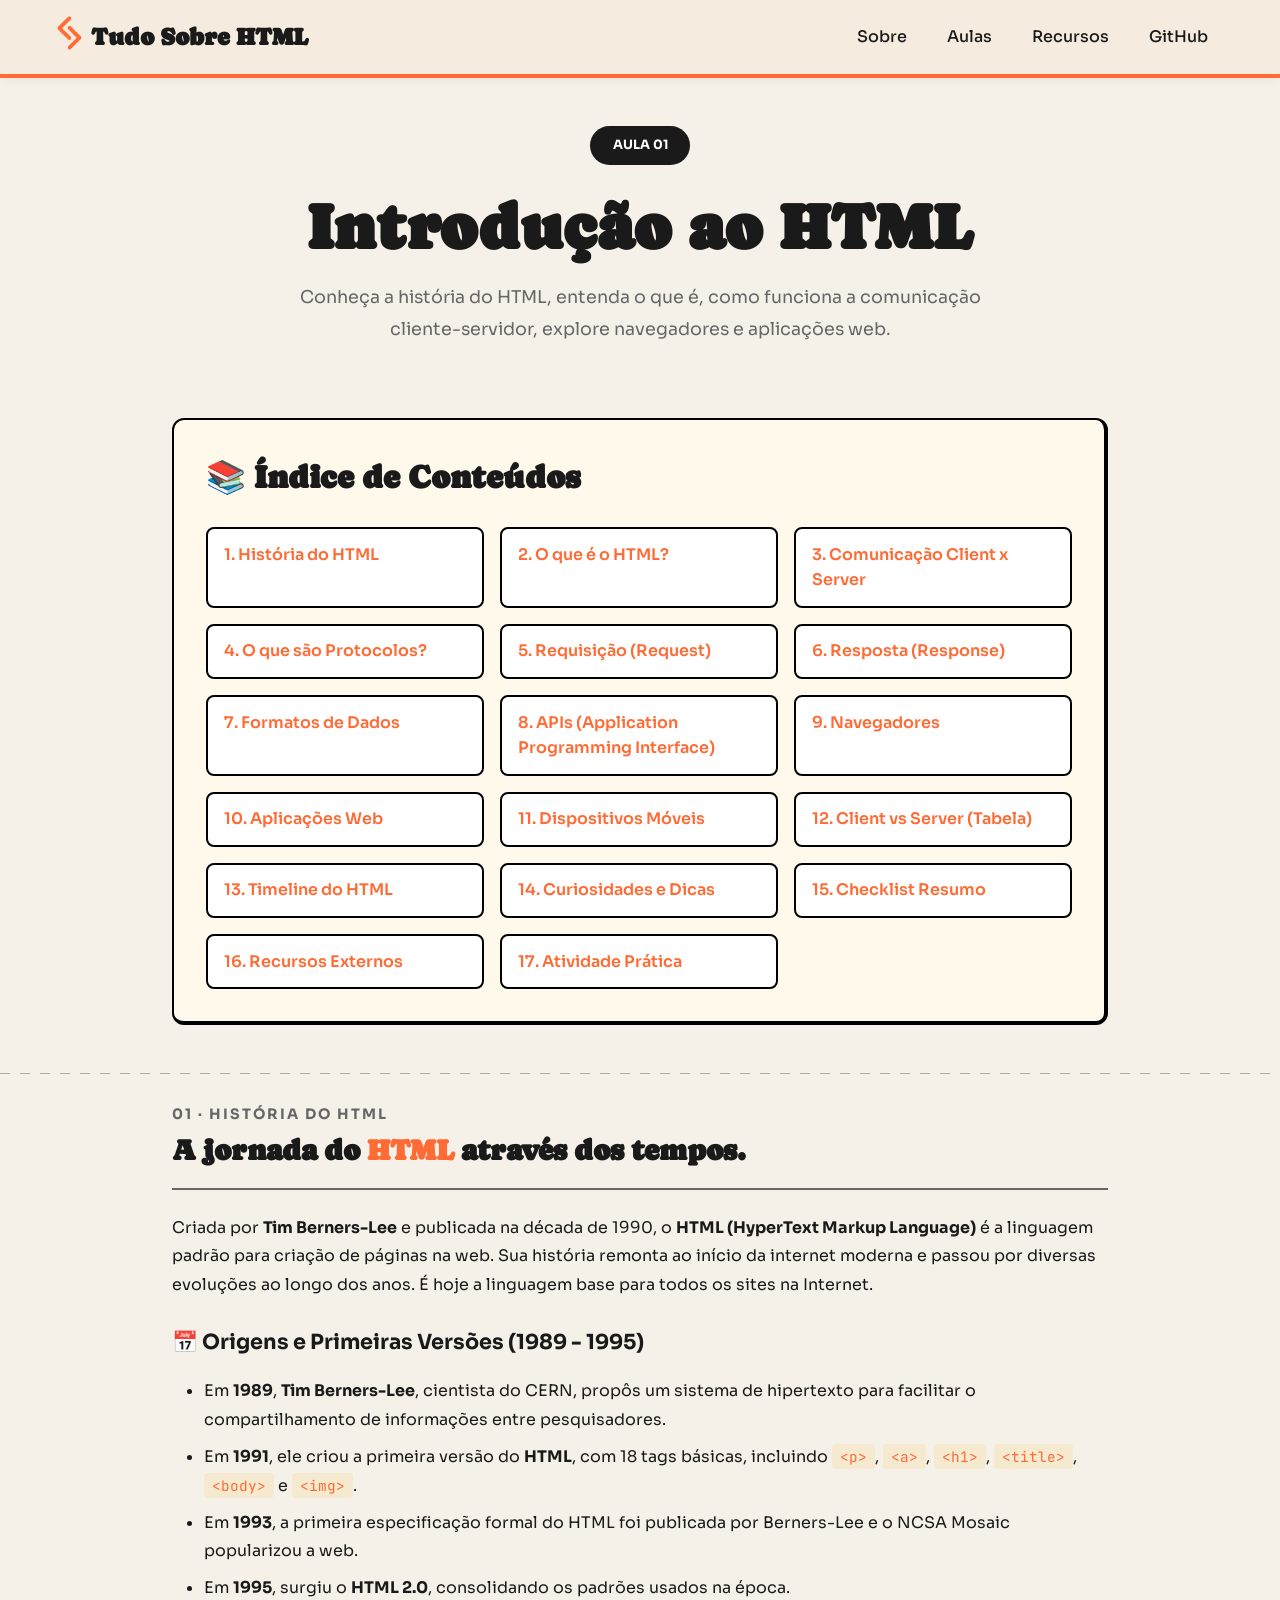
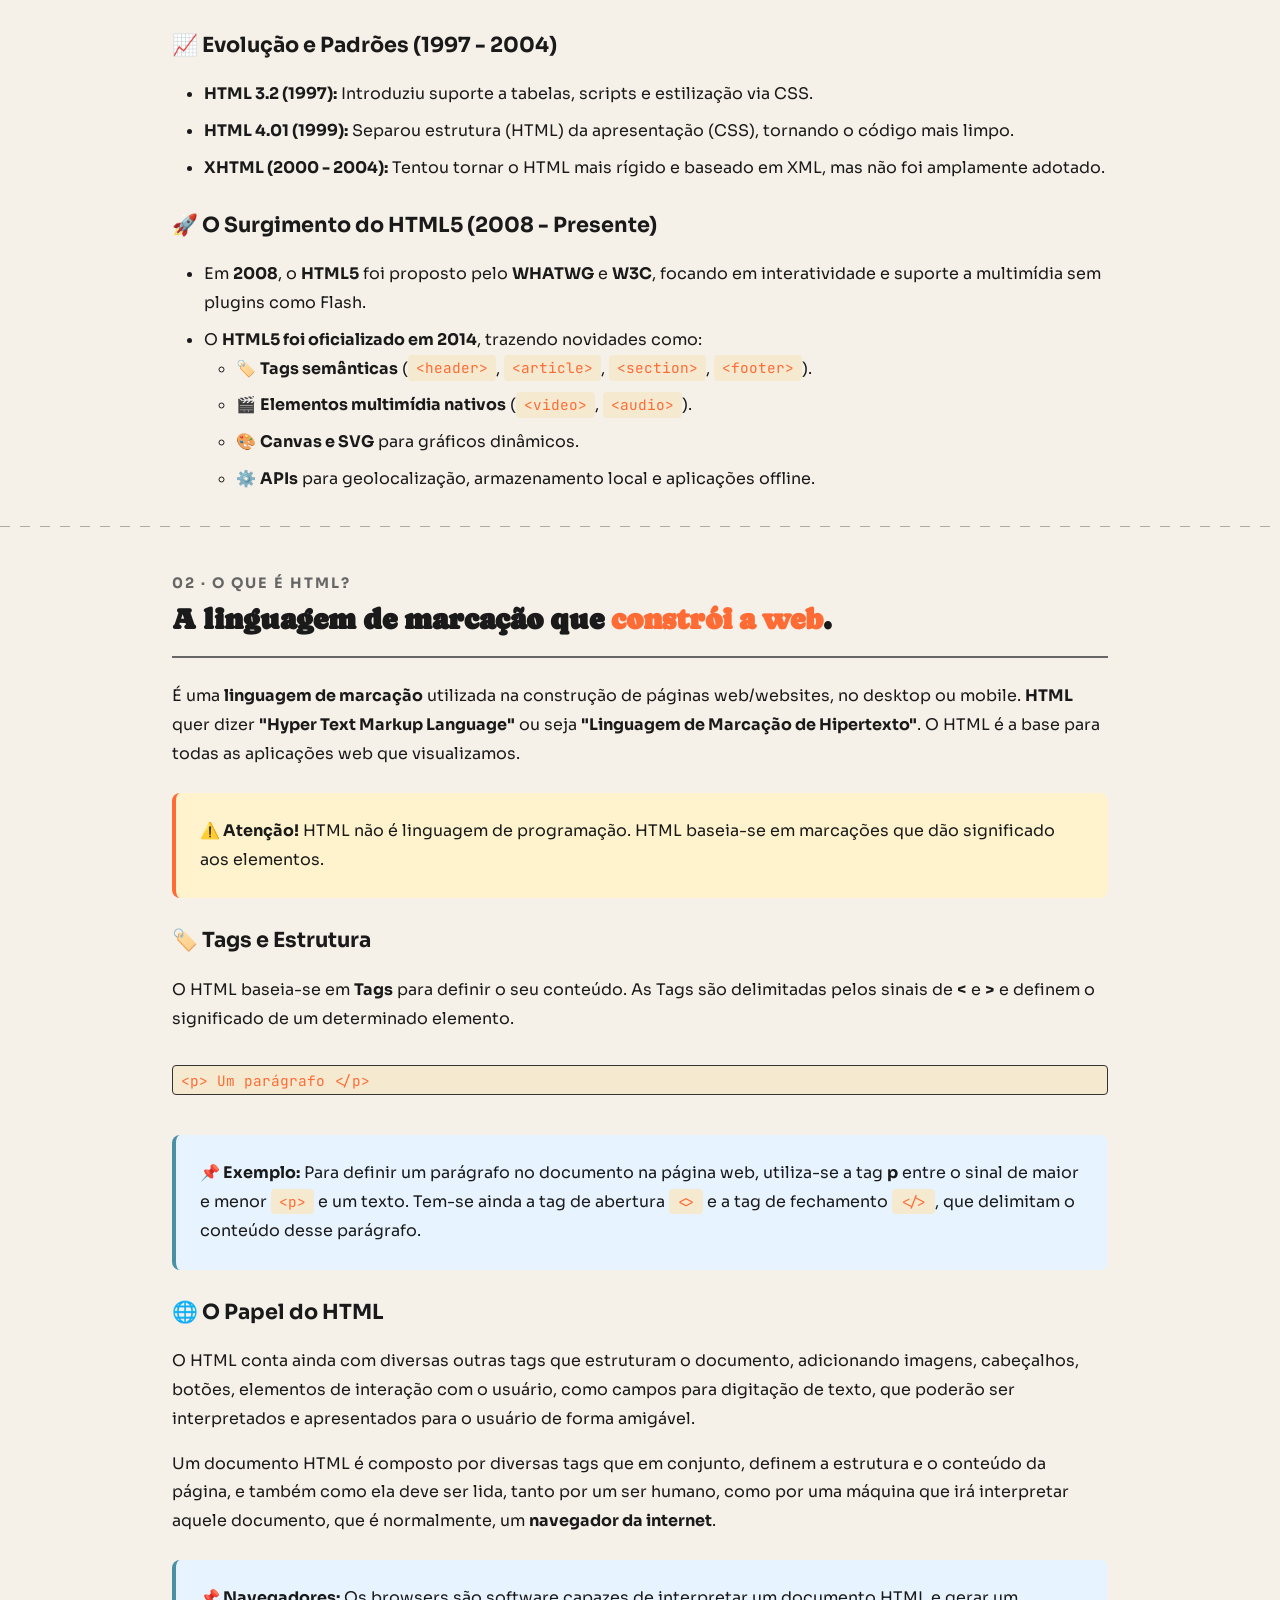
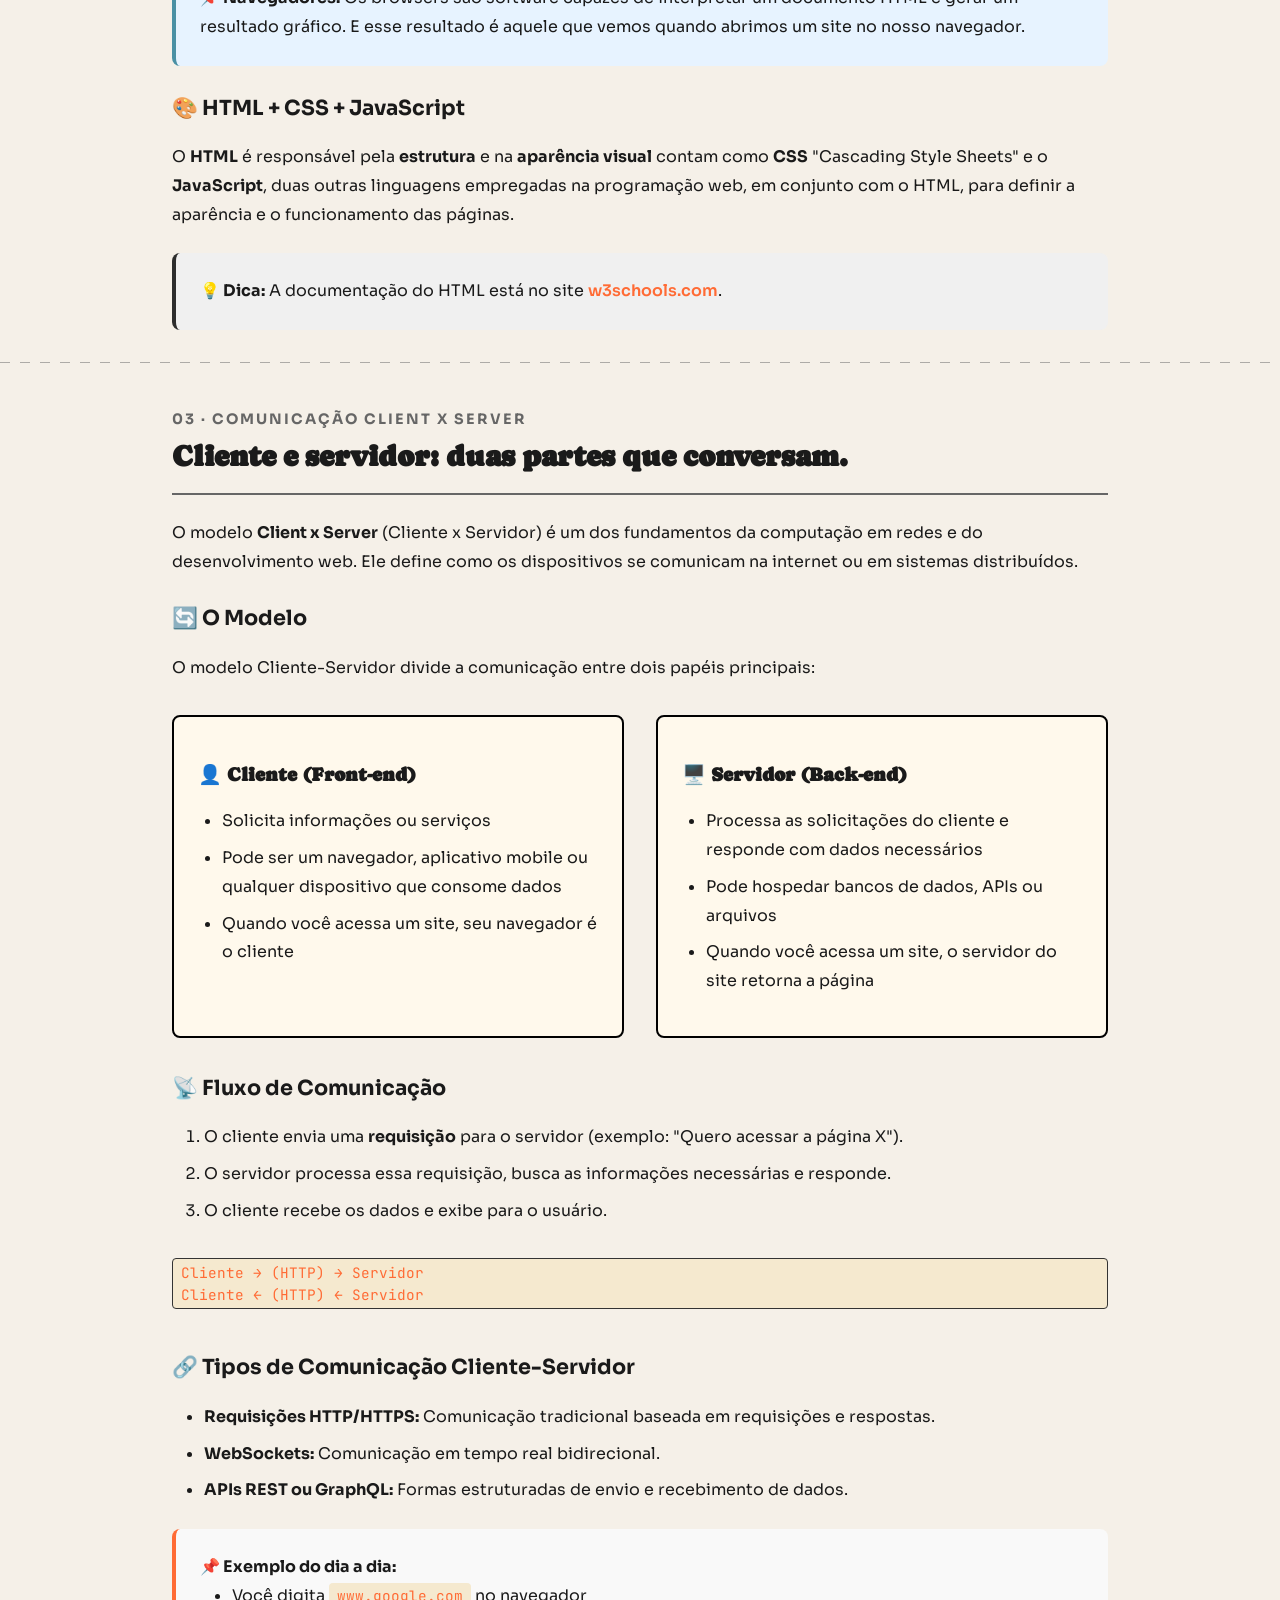
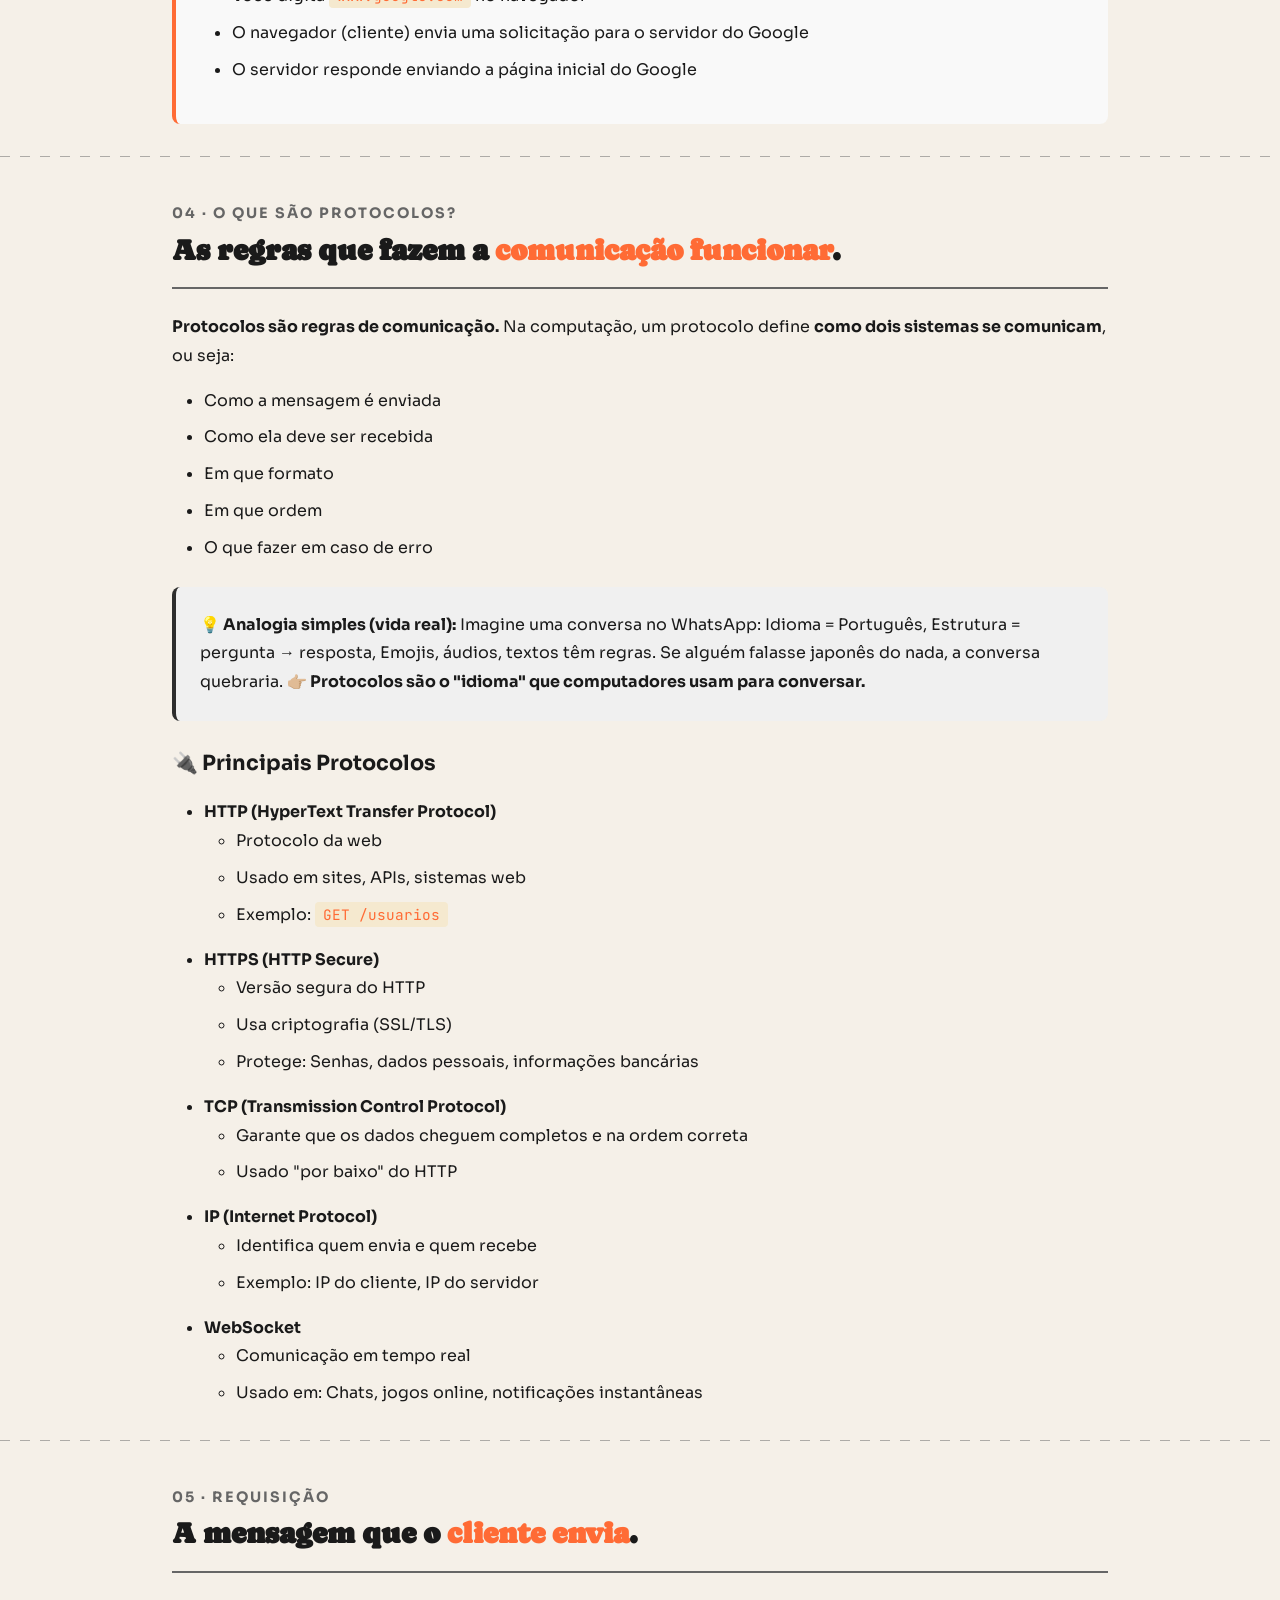
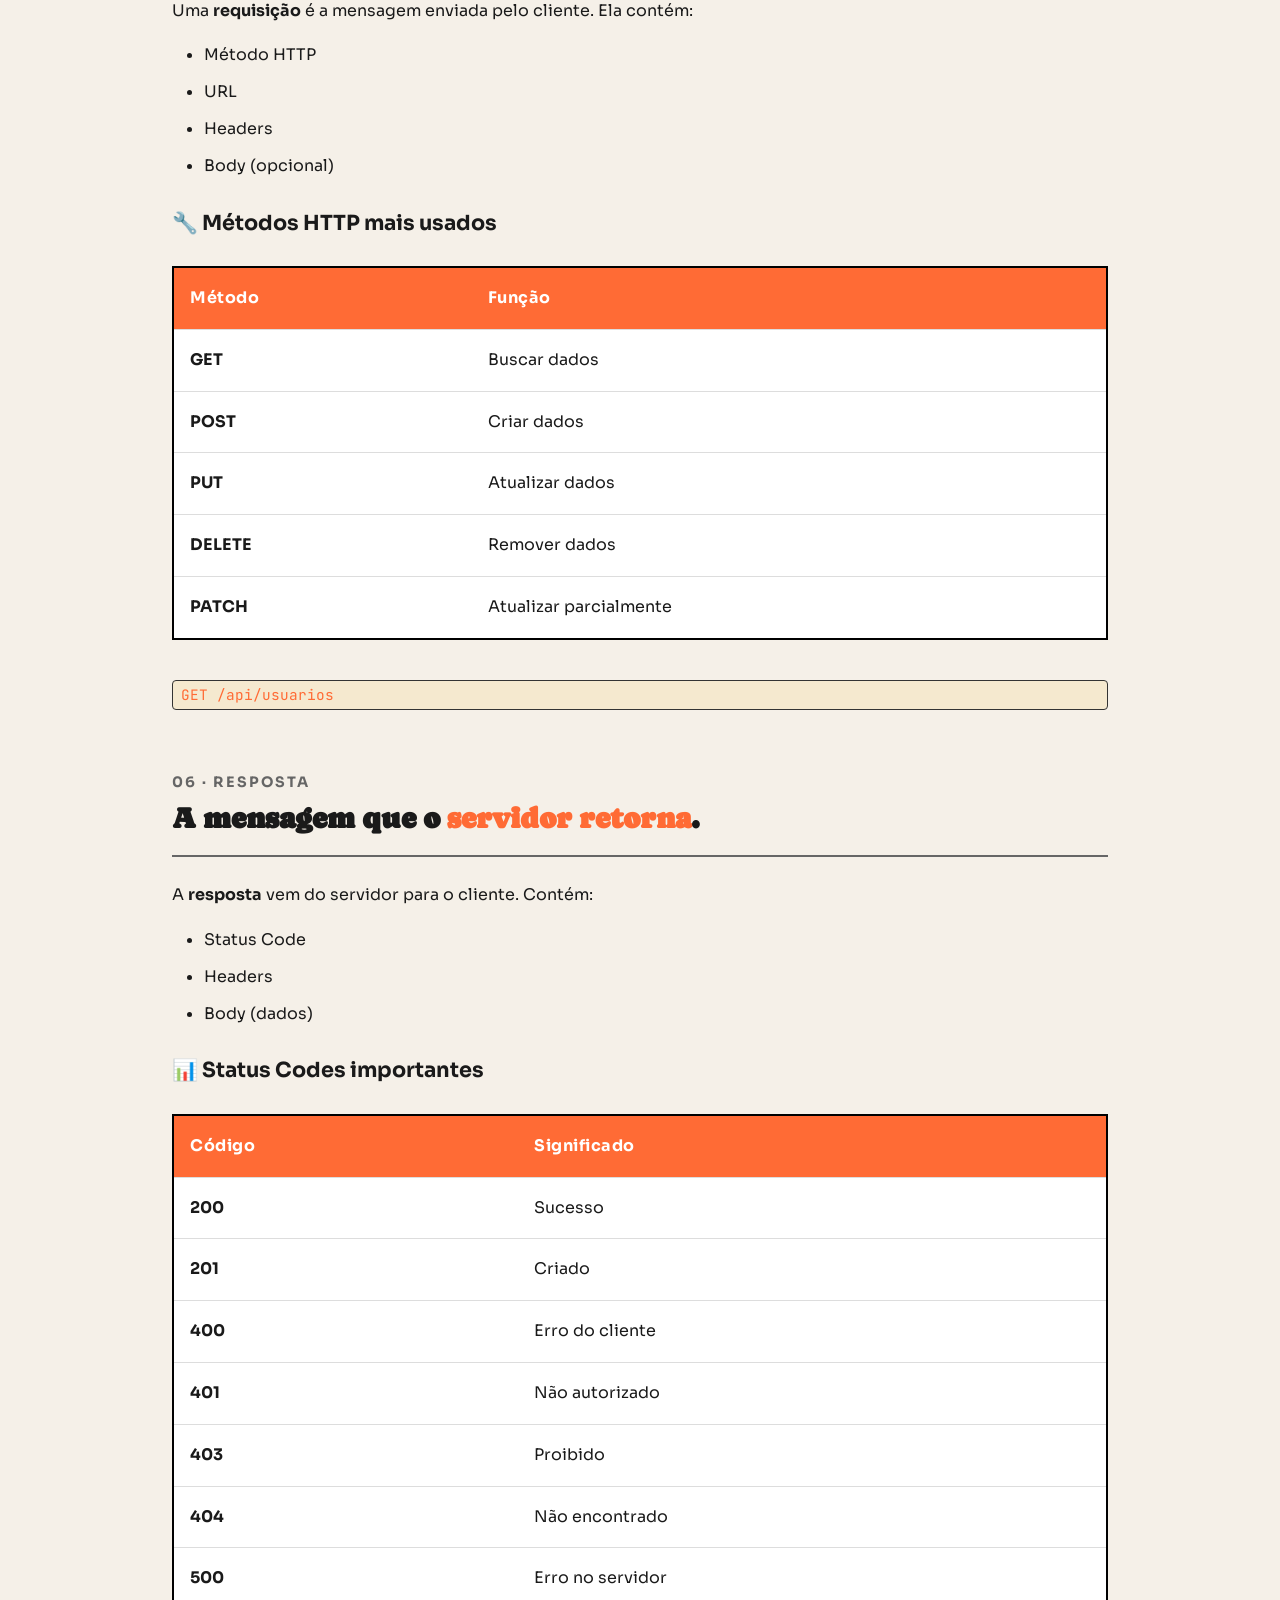
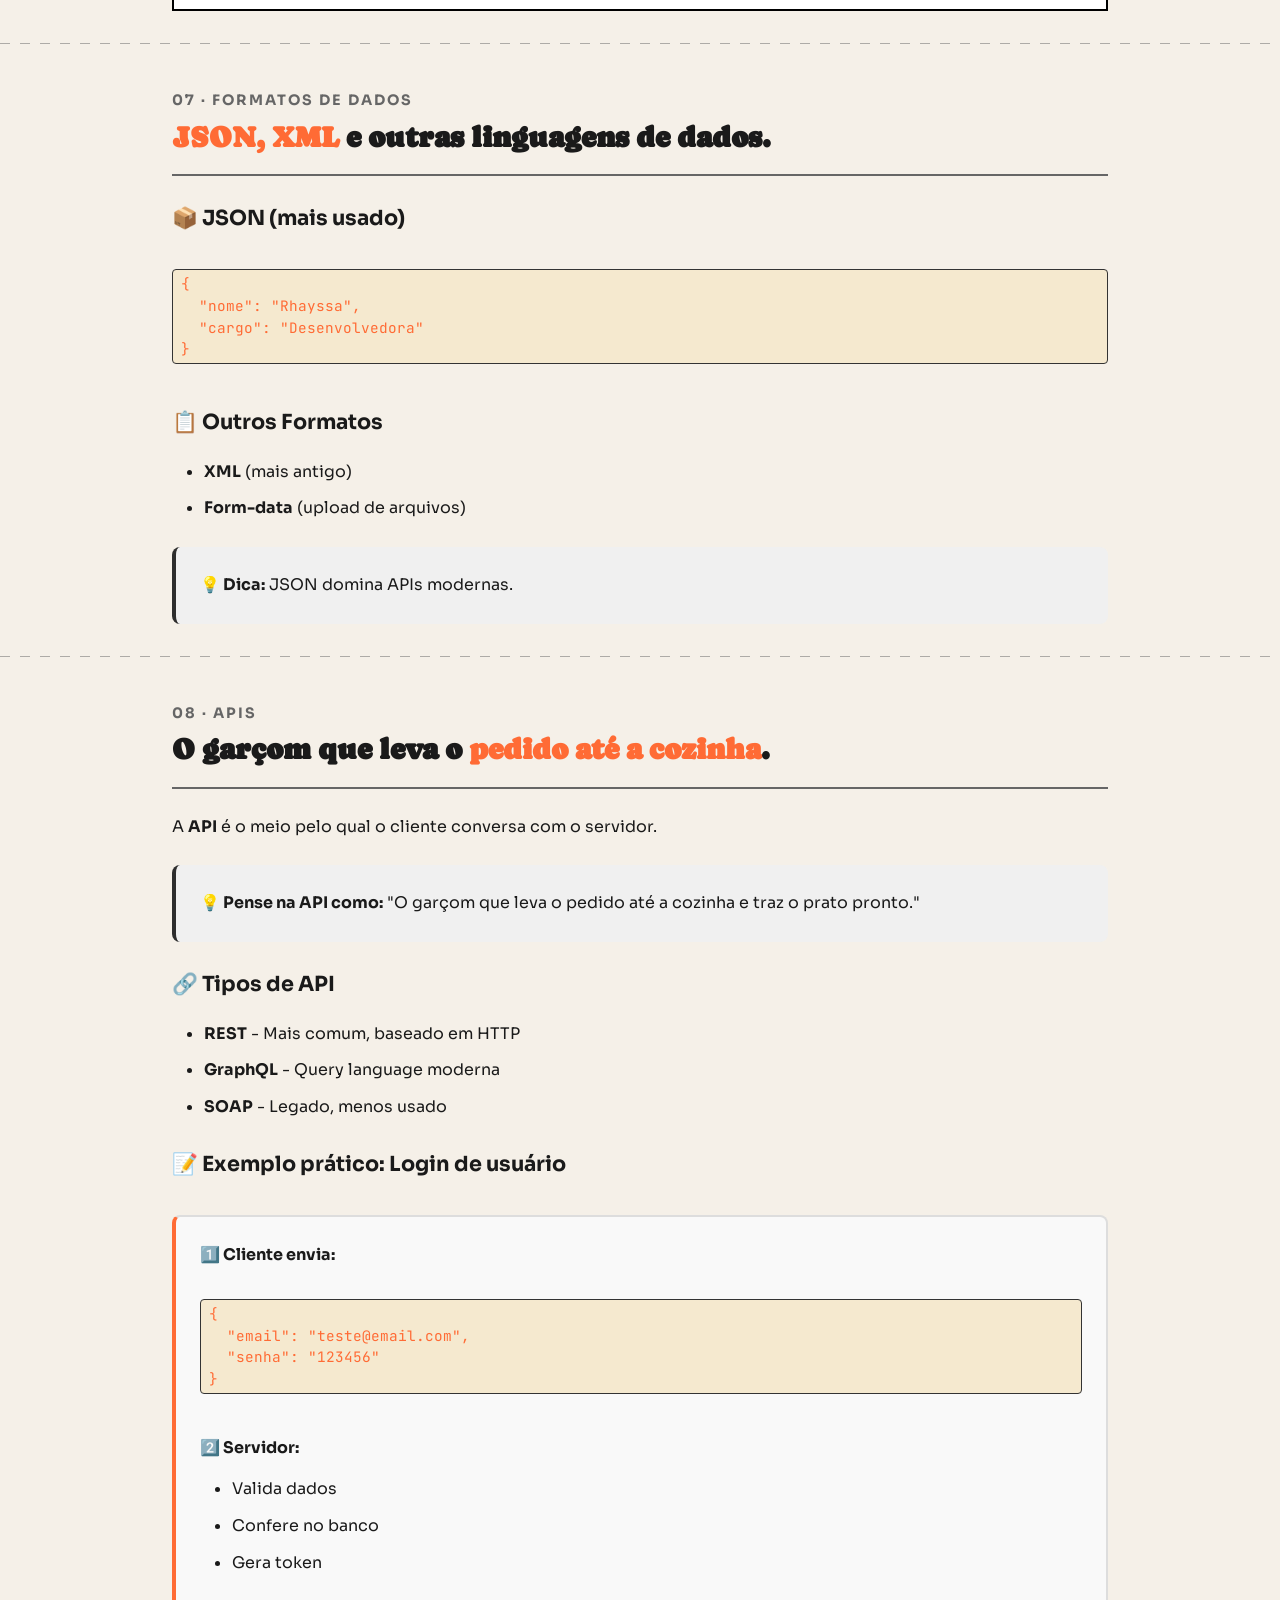
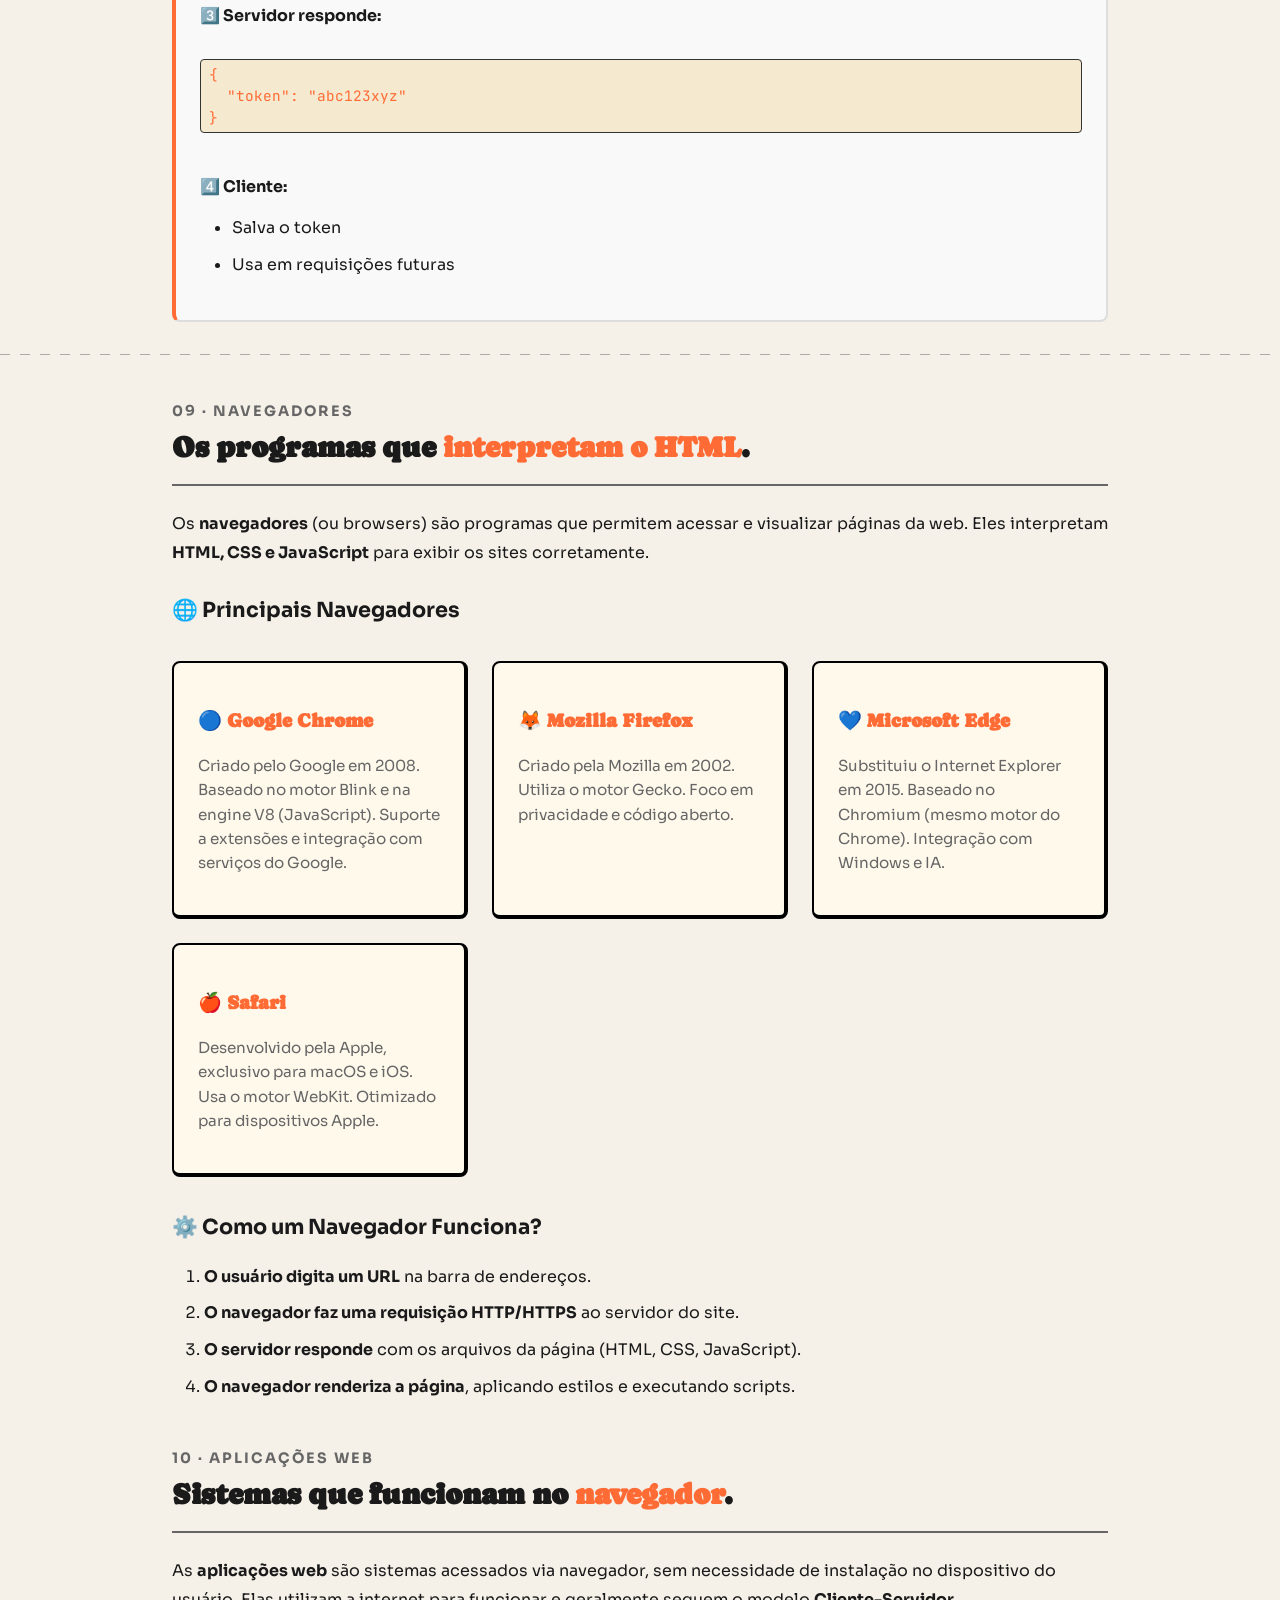
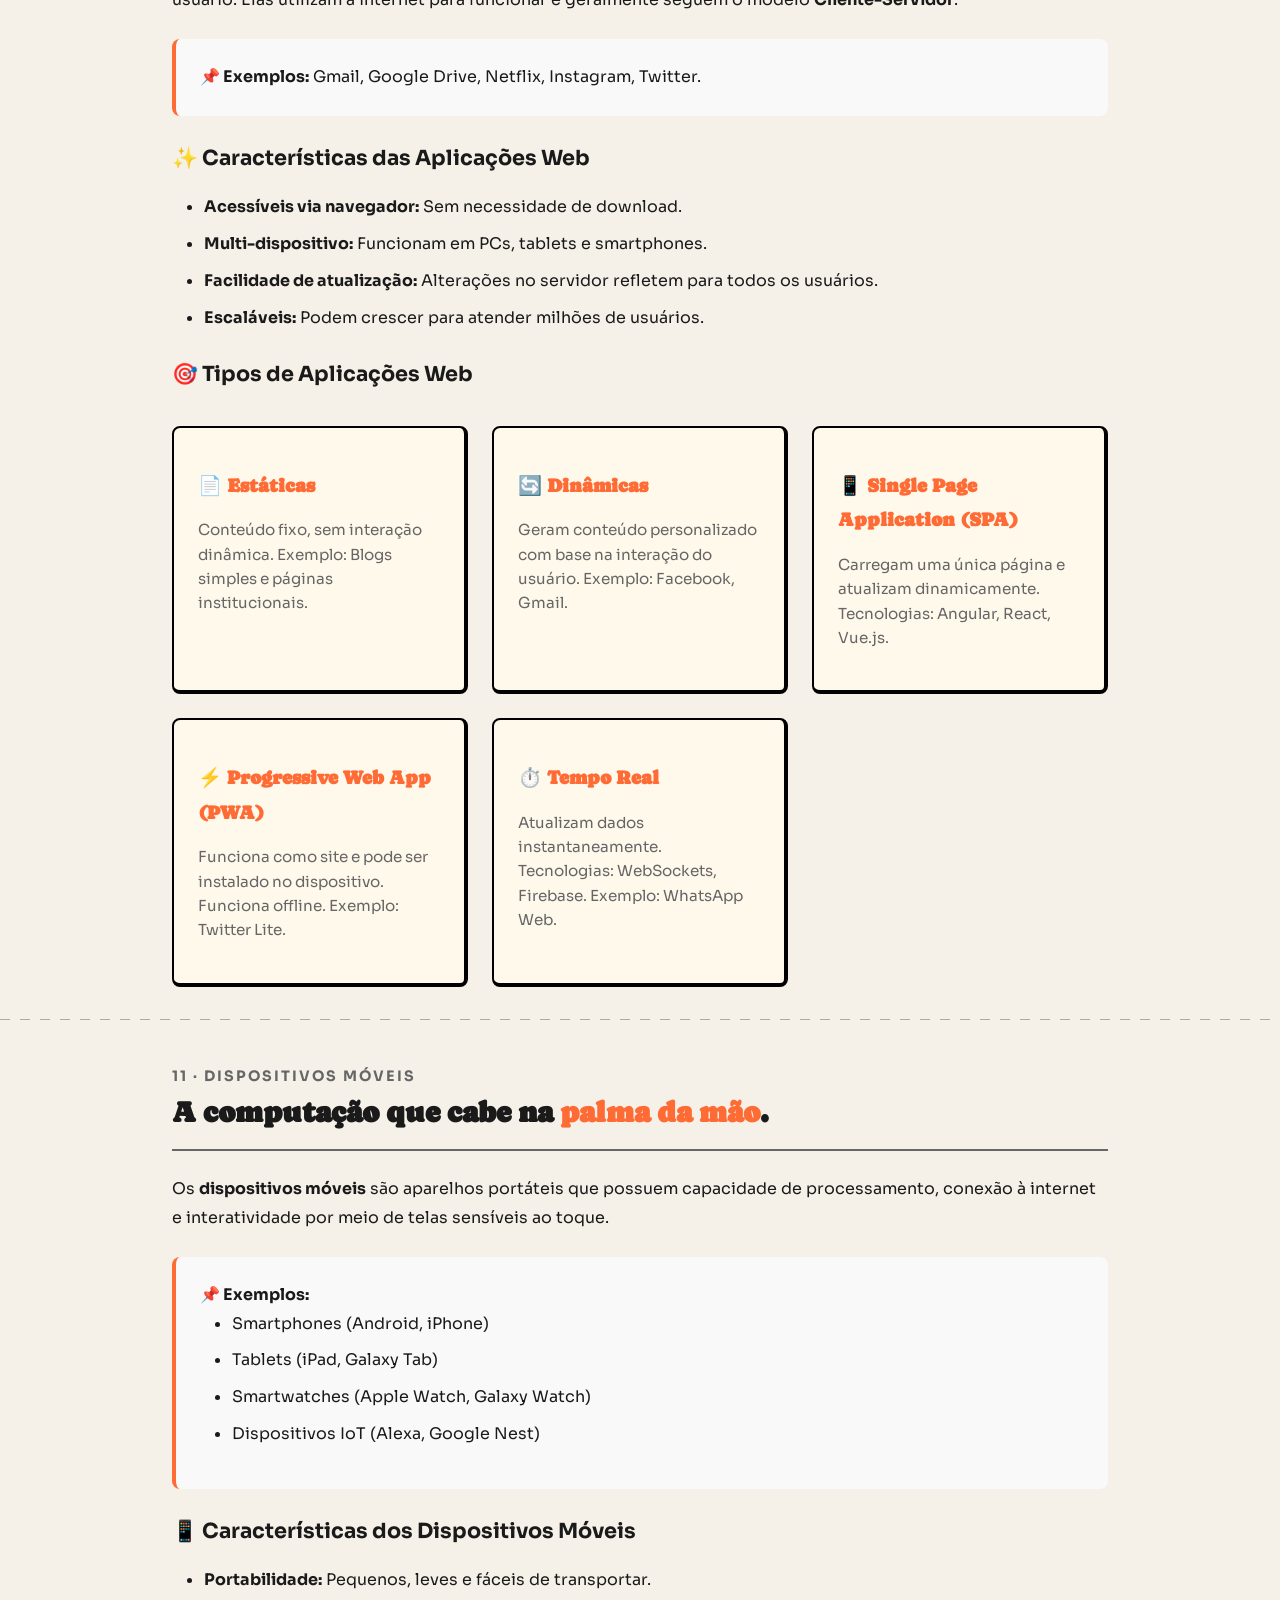
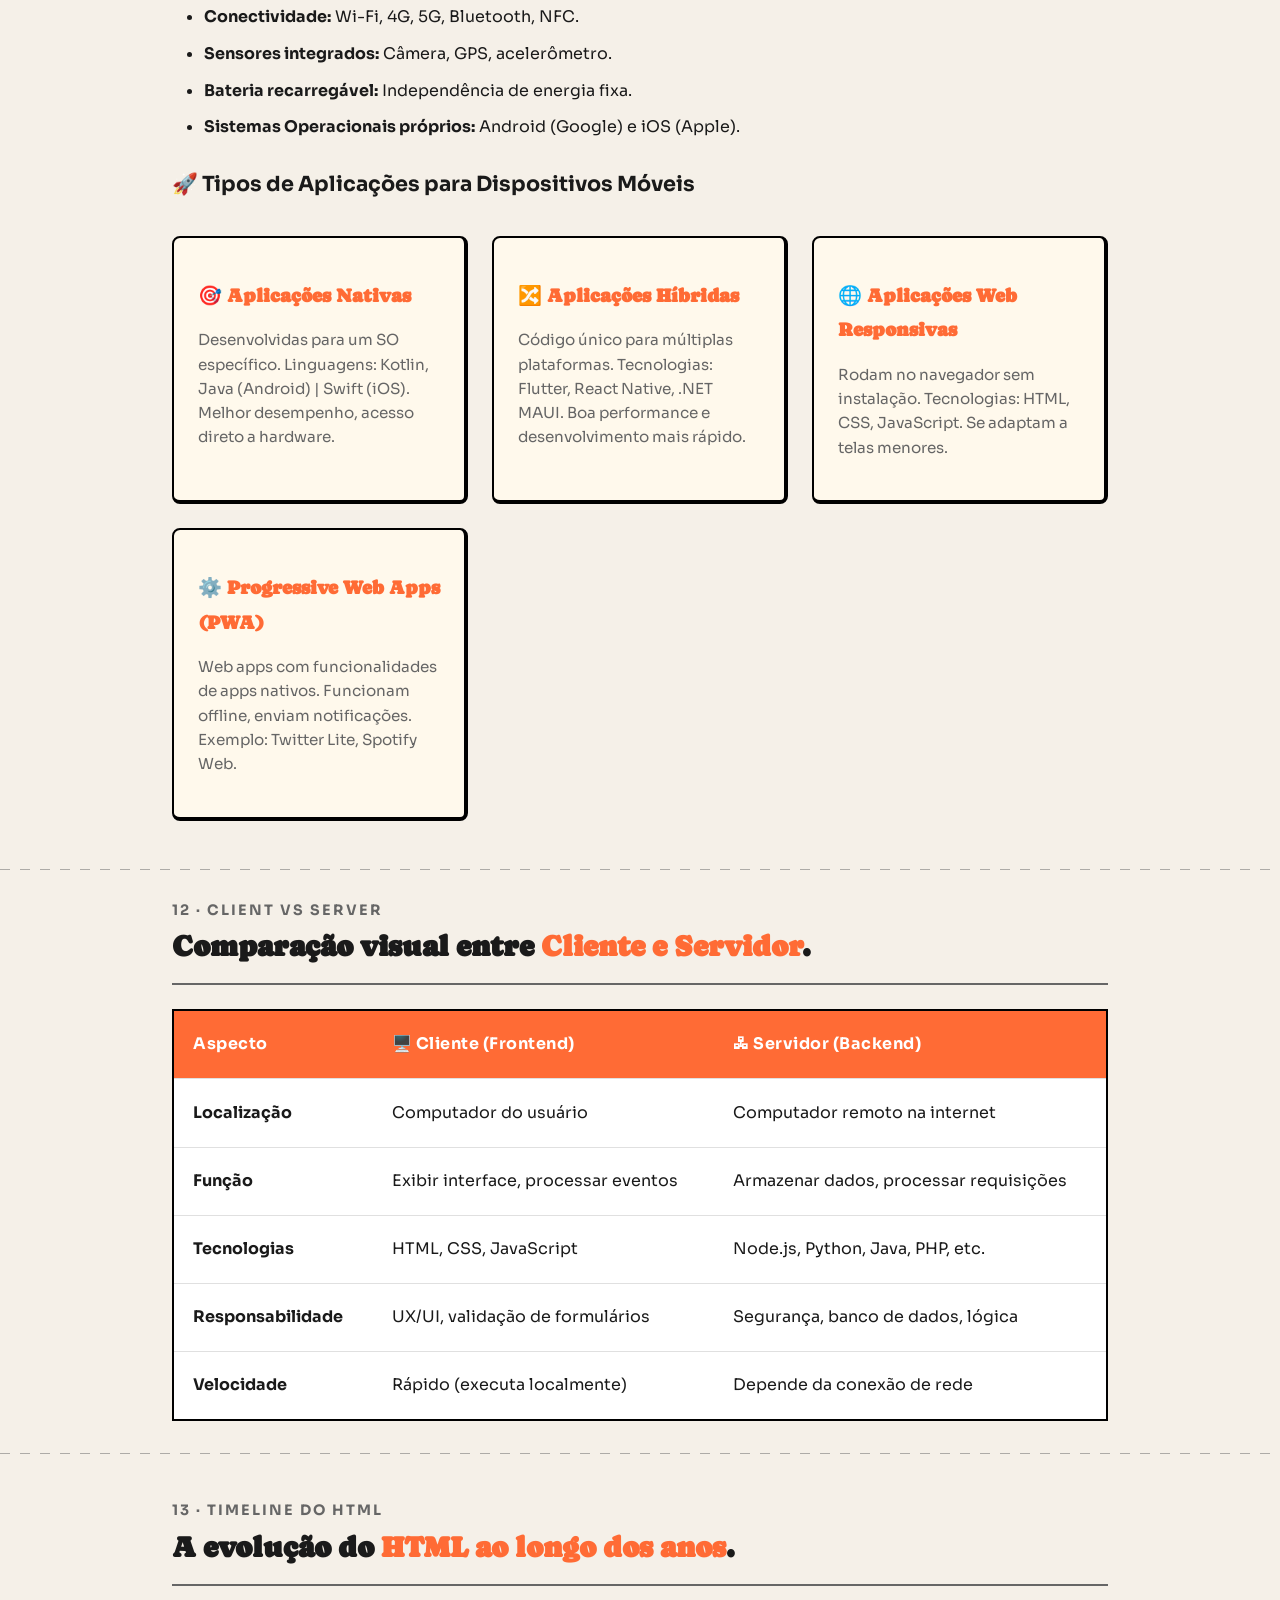
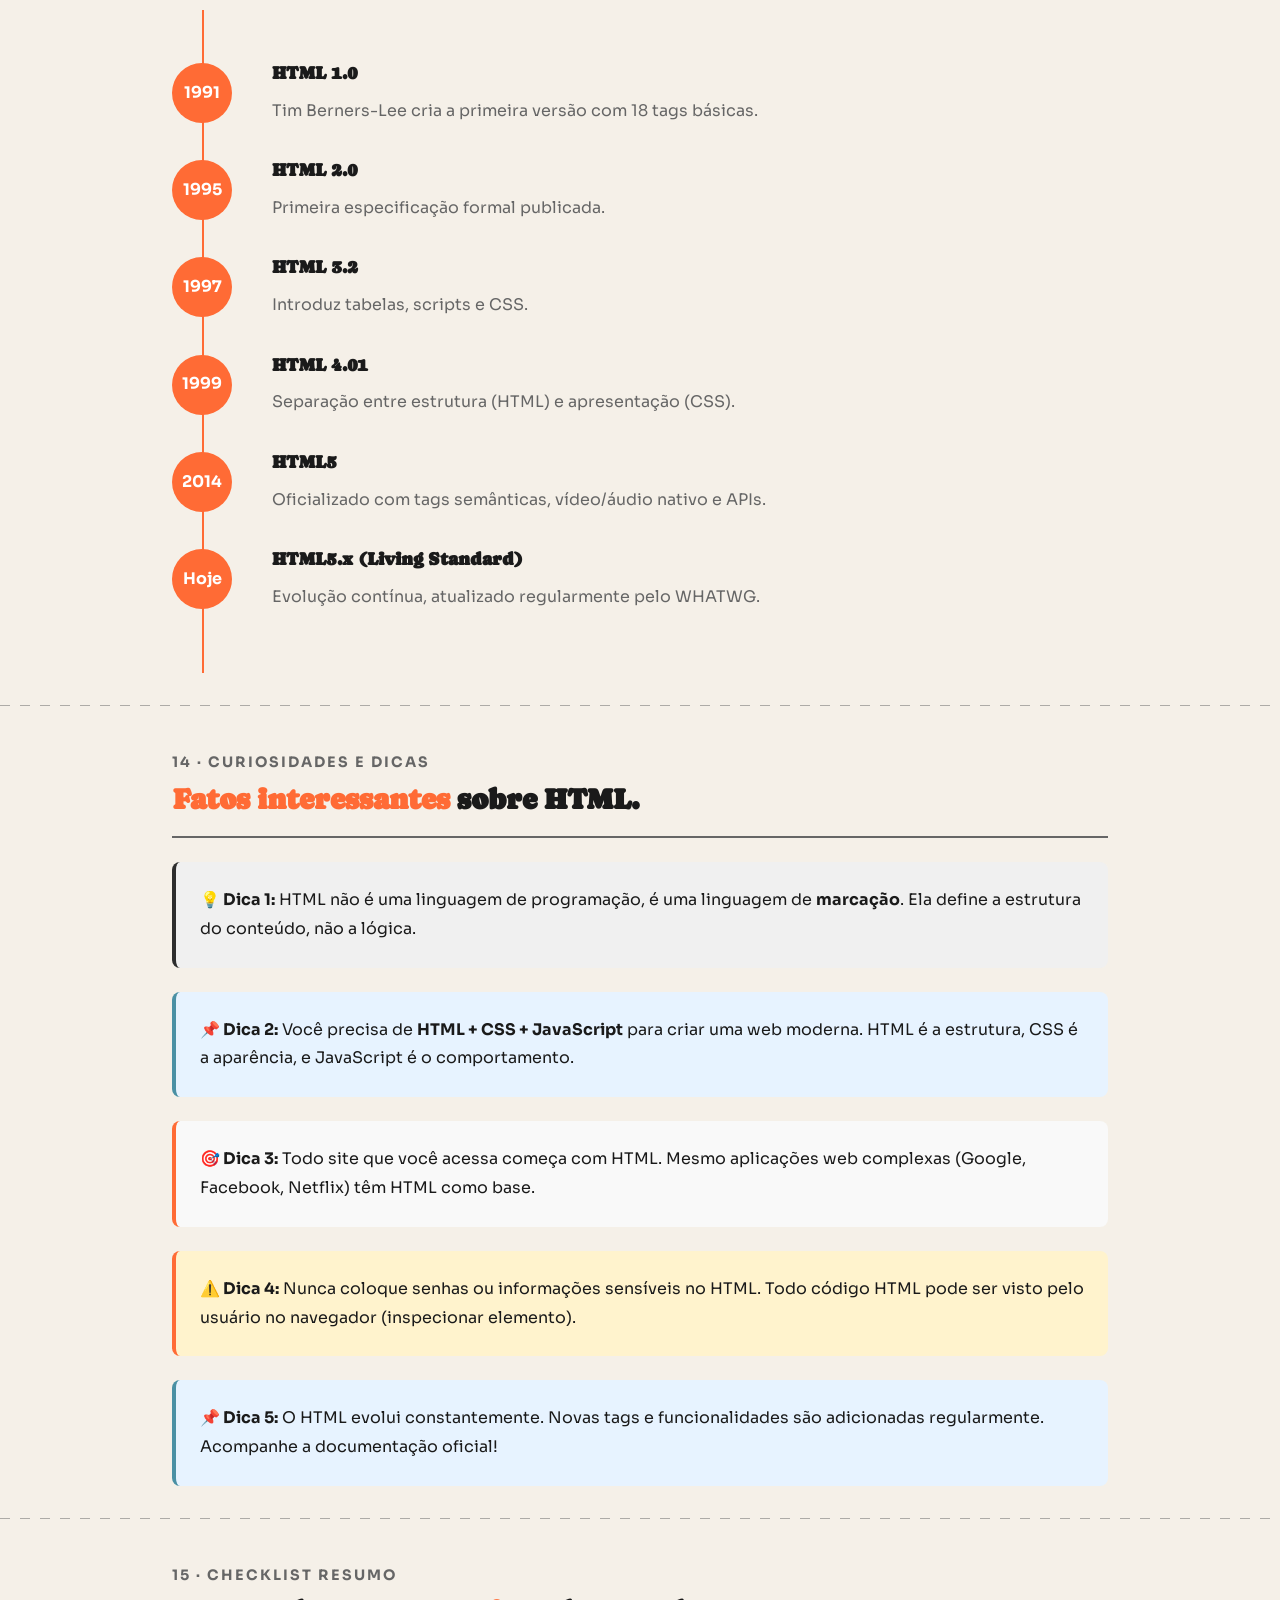
==== commit 5ee2e896: "feat: add smooth scrolling, header shadow, and scroll-to-top button functionality - Implemented smoo" ====
--- a/aula1/index.html
+++ b/aula1/index.html
@@ -862,7 +862,7 @@
     <!-- FOOTER -->
     <footer class="footer">
         <div class="footer-content">
-            <p>&copy; 2026 <a href="https://github.com/rhayssakramer/tudo-sobre-html">Tudo Sobre HTML</a>. Feito com 🧡 para quem quer aprender HTML de verdade</p>
+            <p>&copy; 2026 <a href="https://github.com/rhayssakramer/tudo-sobre-html">Tudo Sobre HTML</a>. Feito com 🧡 para quem quer aprender HTML de verdade.</p>
             <div class="footer-links">
                 <a href="../#como-funciona">Sobre</a>
                 <a href="https://rhayssakramer.vercel.app/">Contato</a>
--- a/aula1/style.css
+++ b/aula1/style.css
@@ -480,7 +480,7 @@
     align-items: center;
     justify-content: center;
     font-weight: 700;
-    font-family: 'Caprasimo', serif;
+    font-family: 'Sora', sans-serif;
 }
 
 .timeline-content h4 {
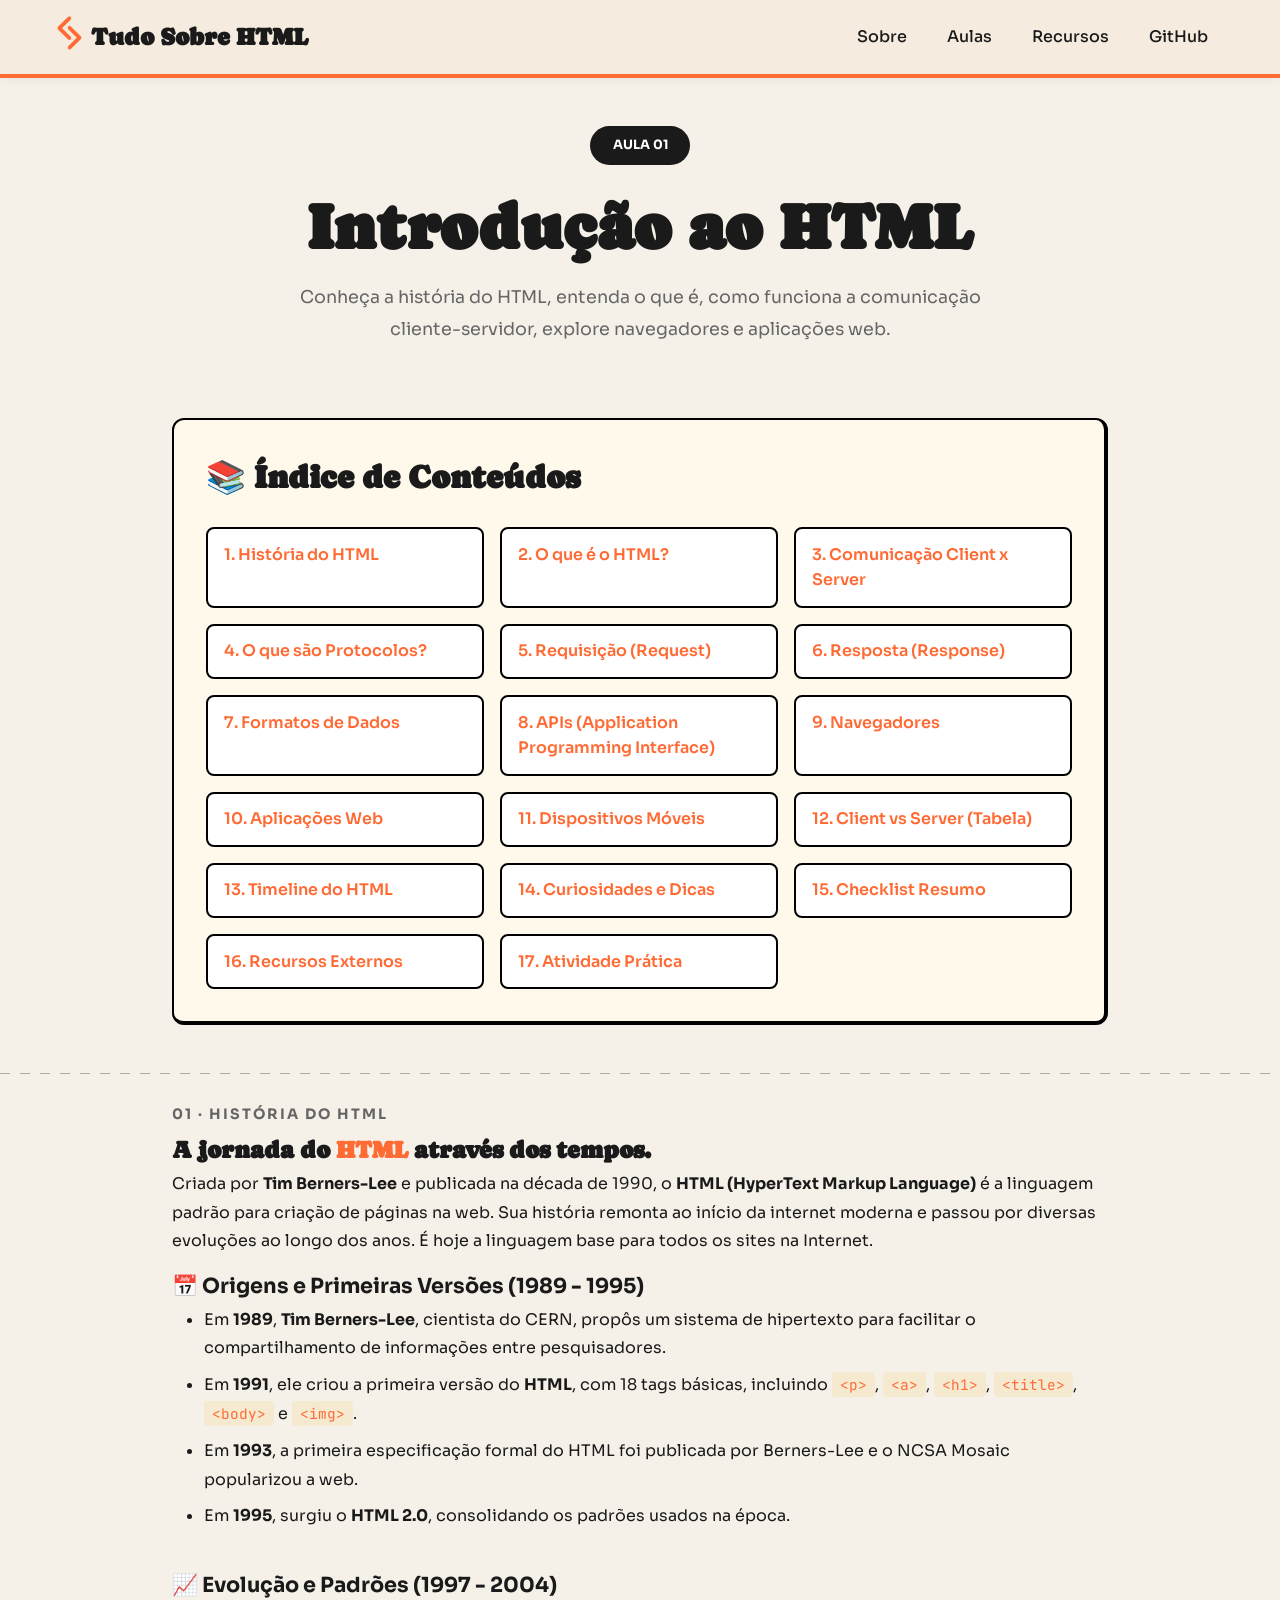
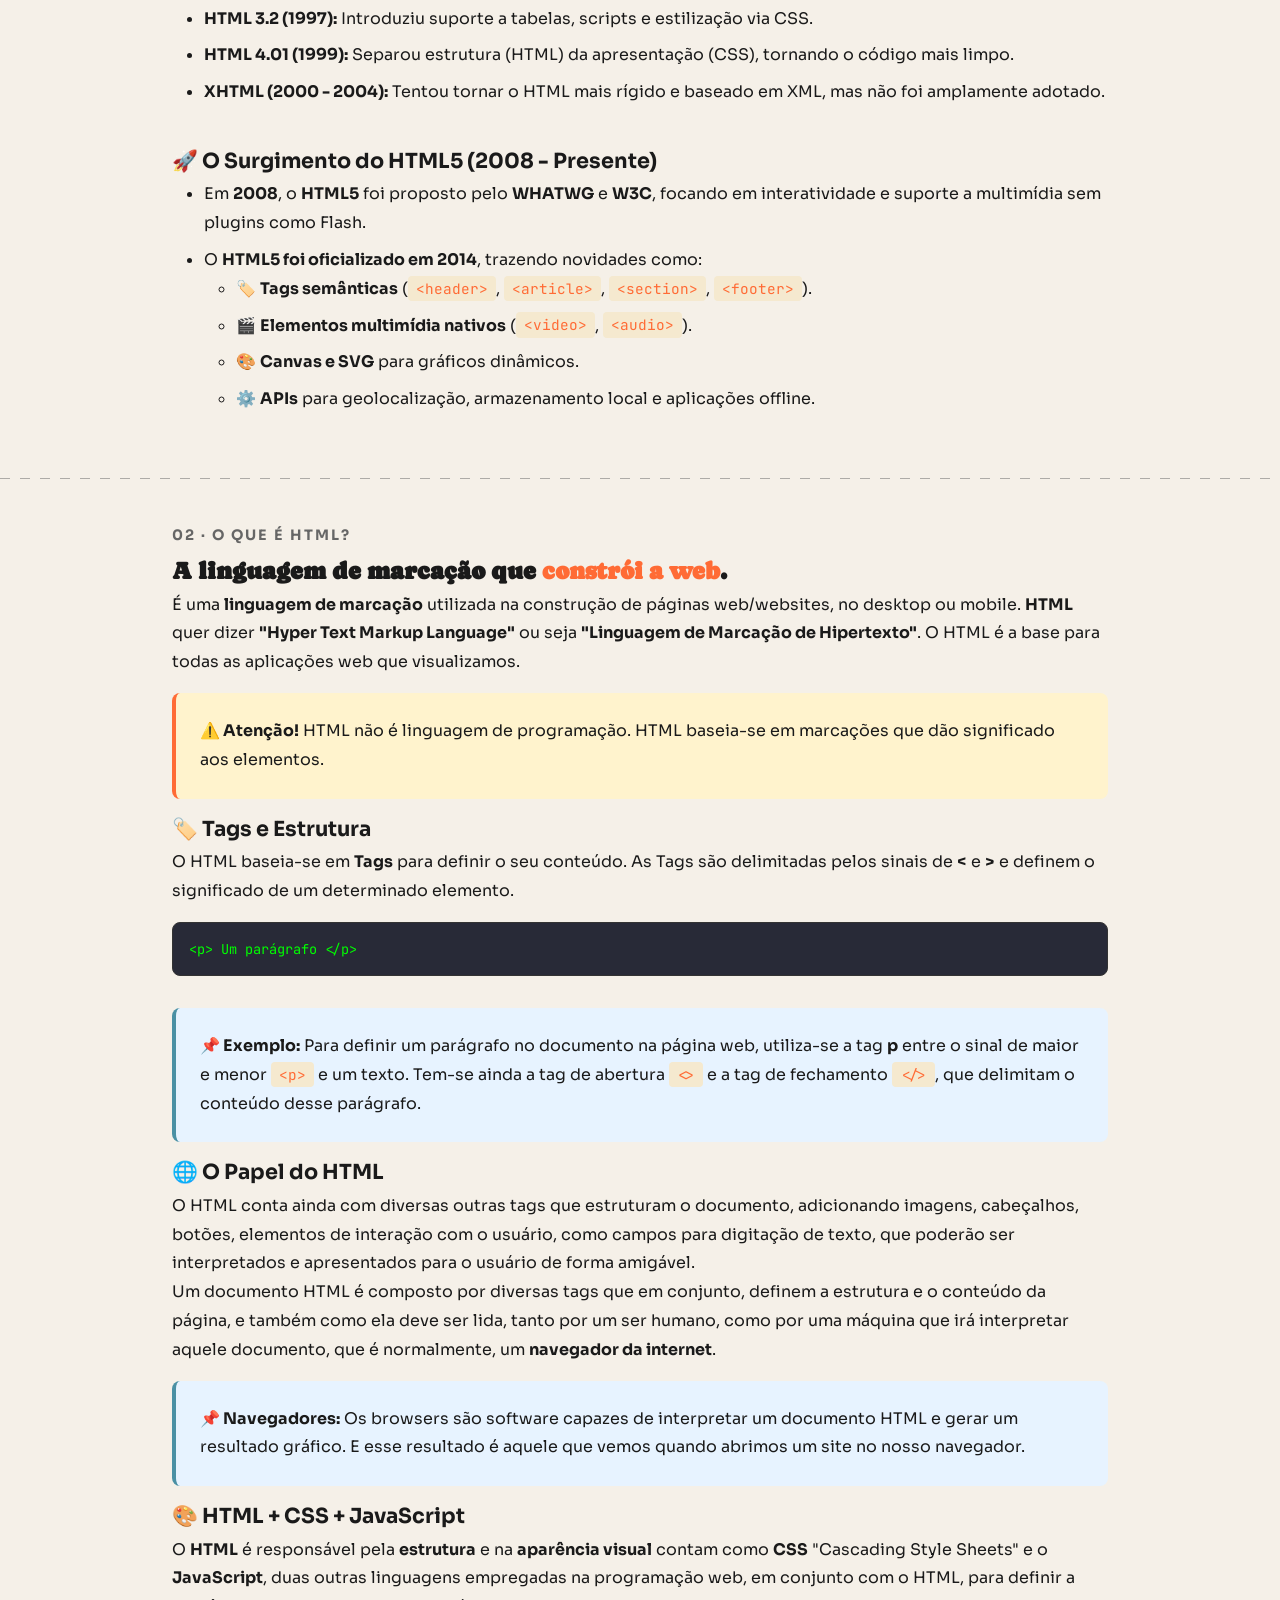
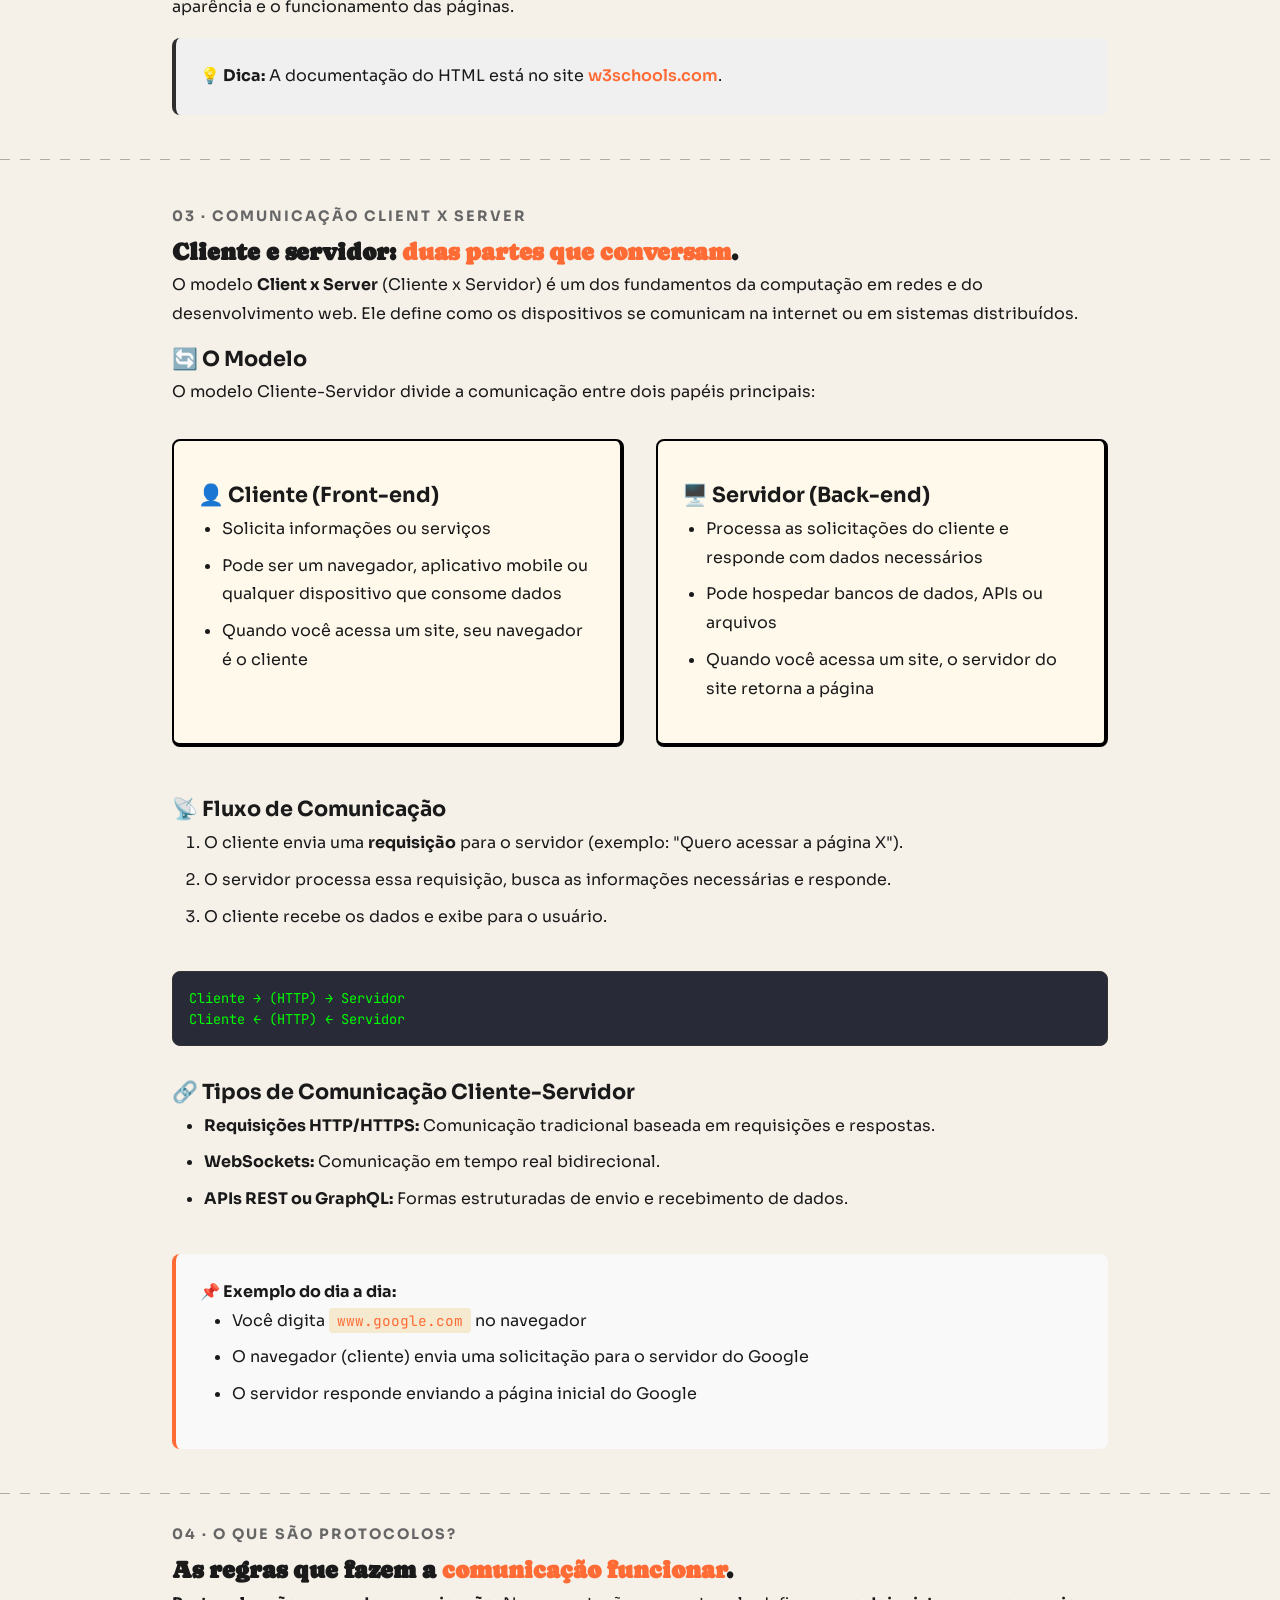
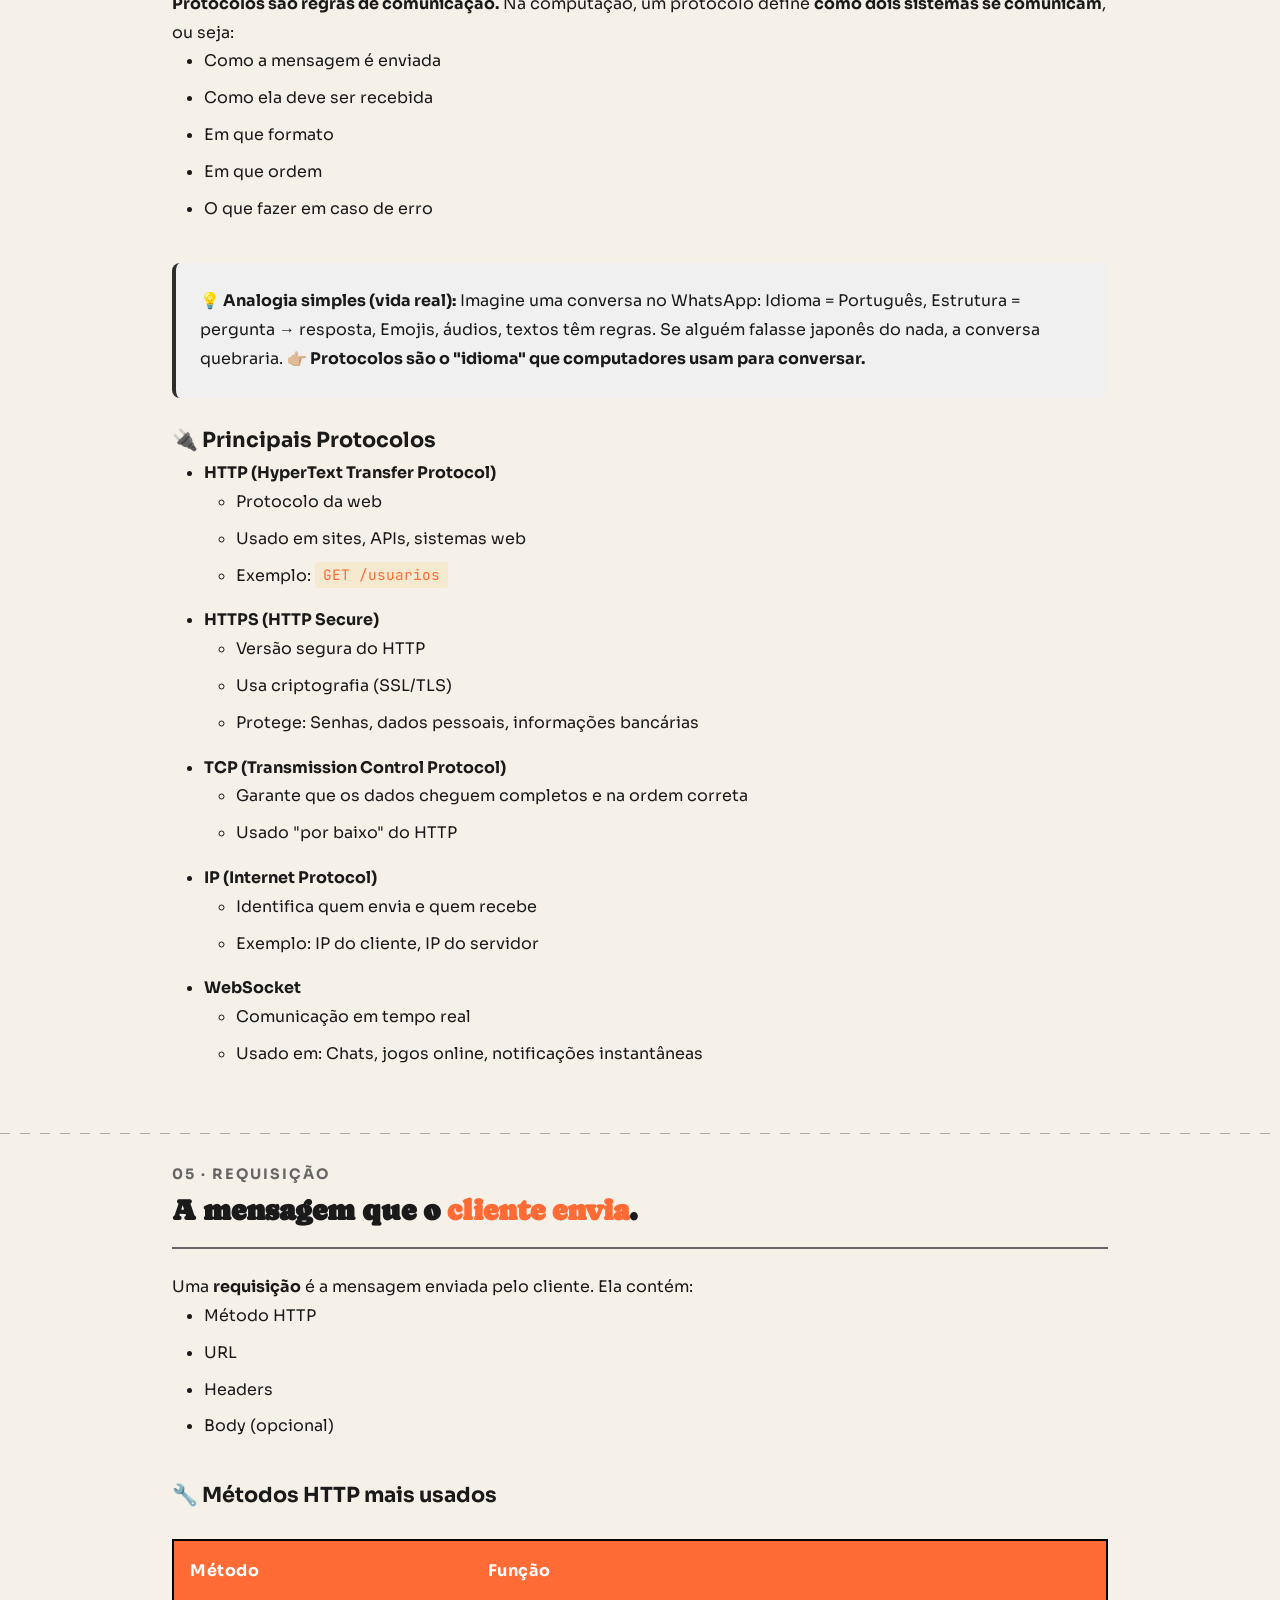
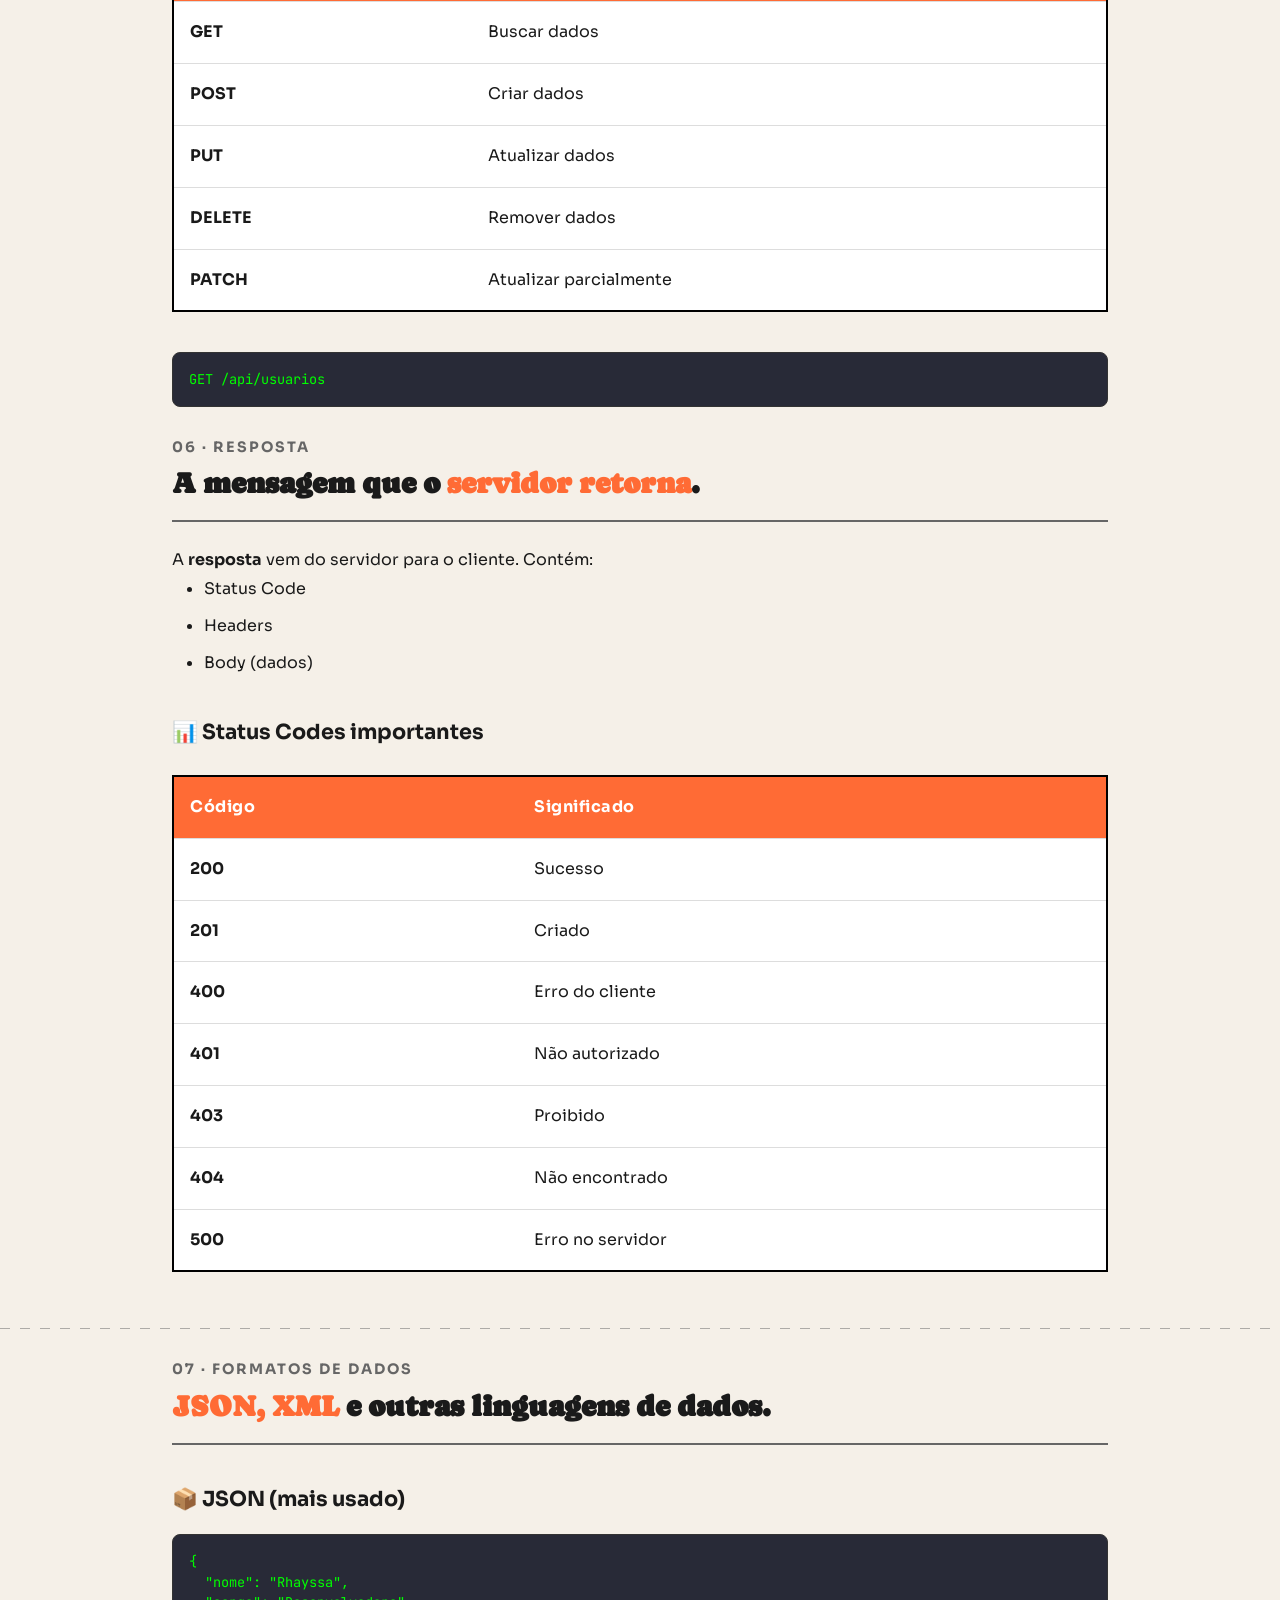
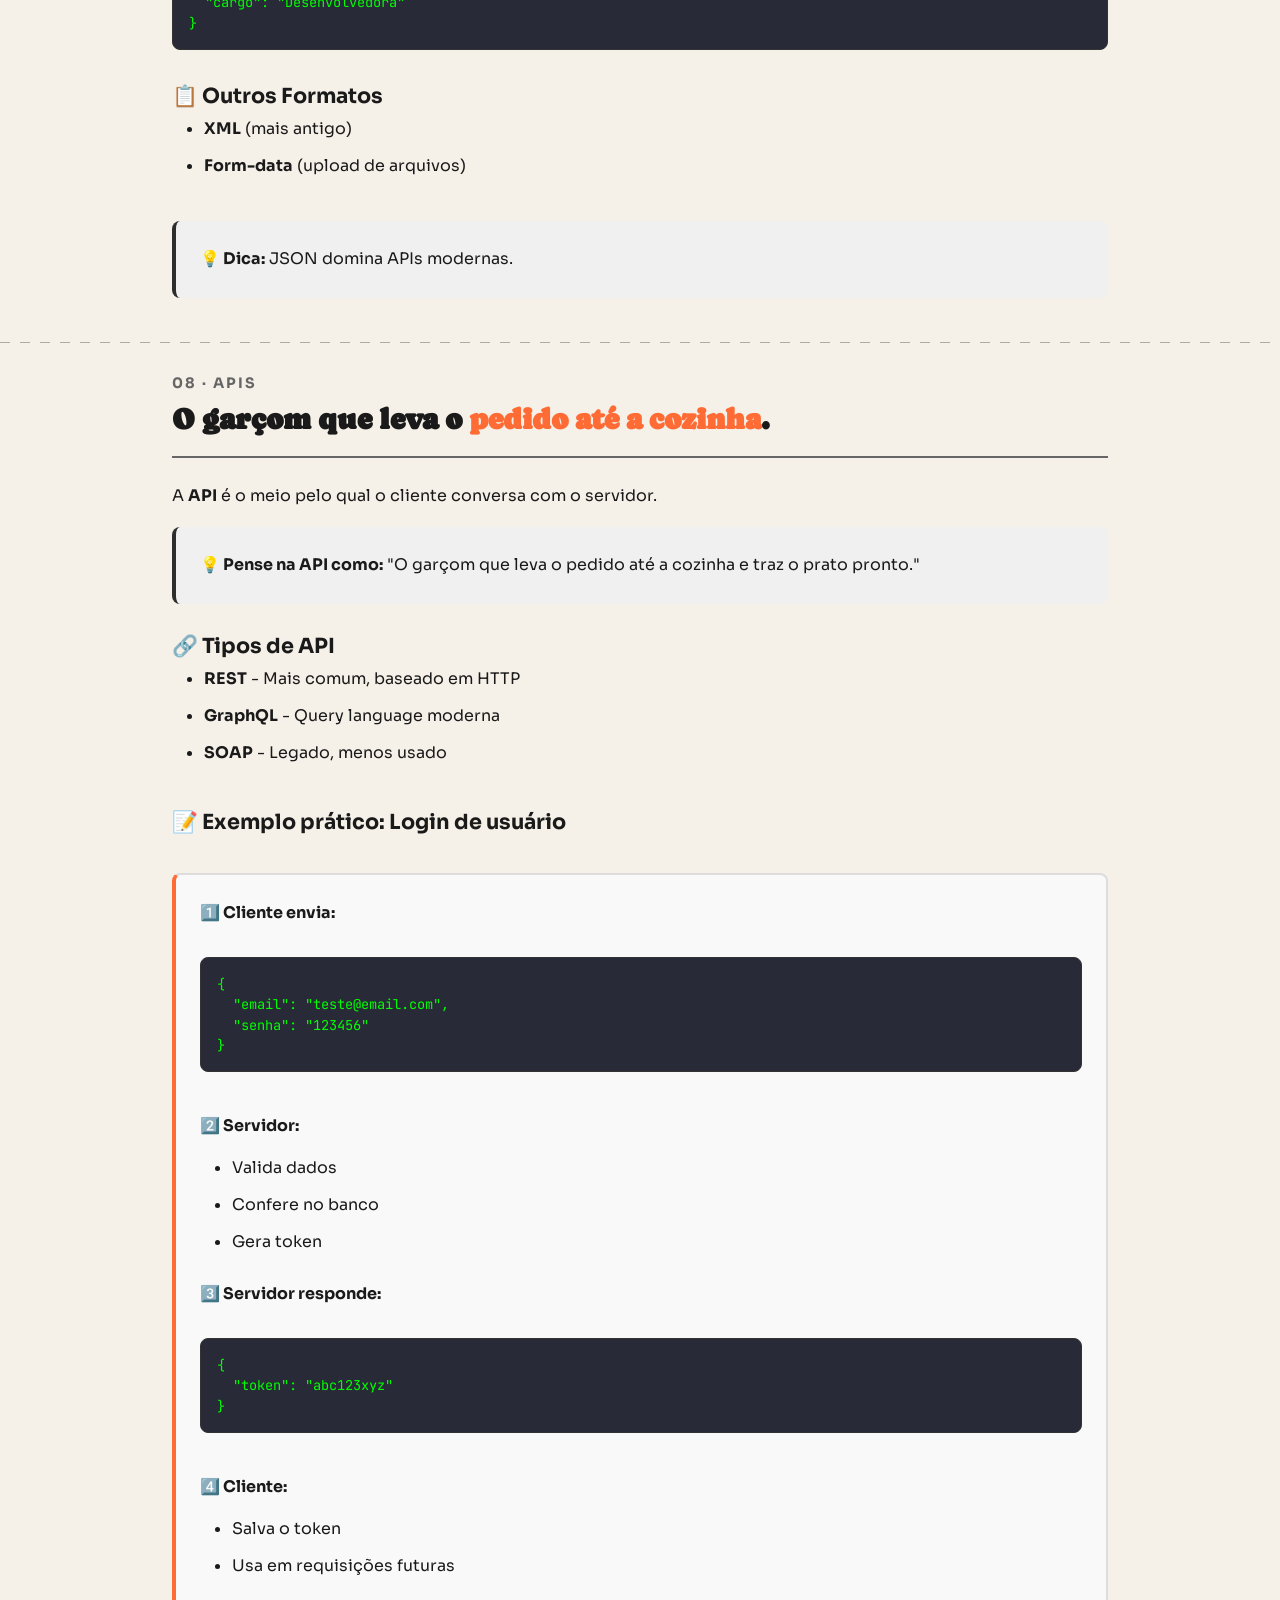
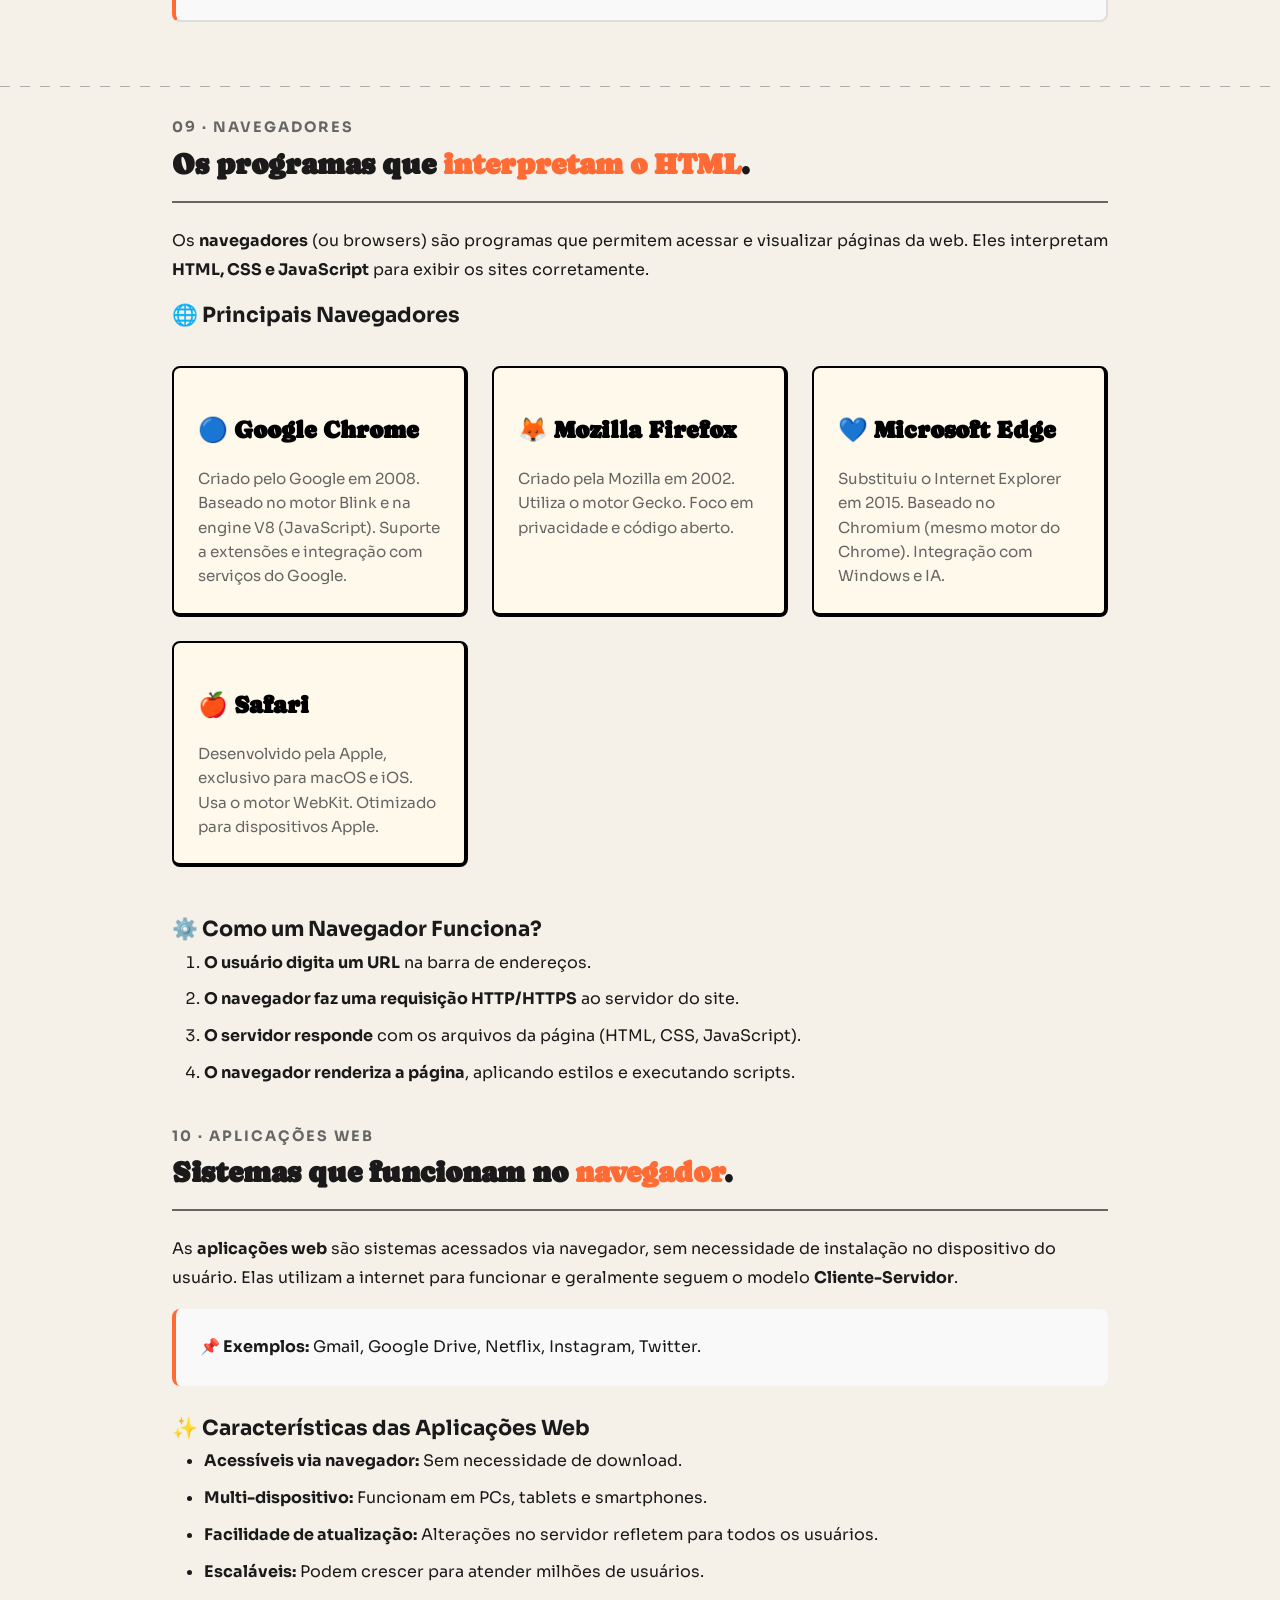
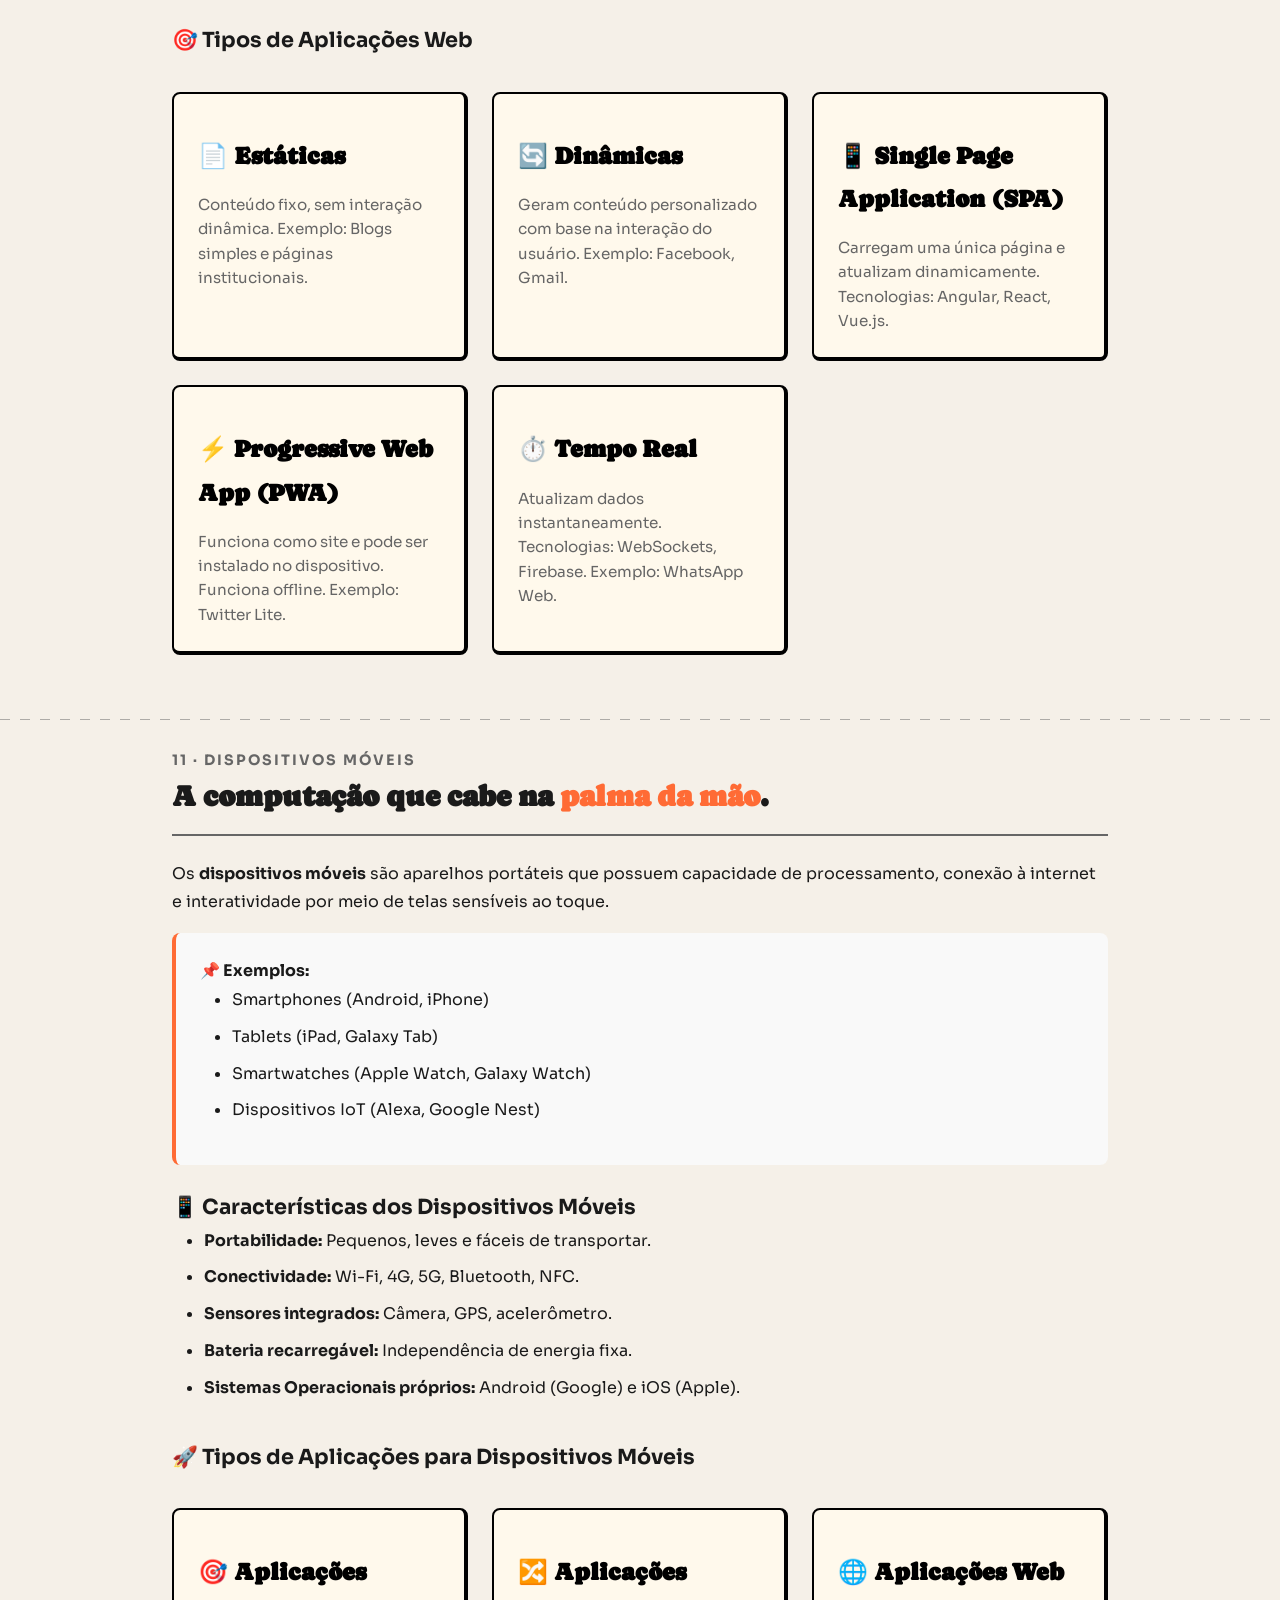
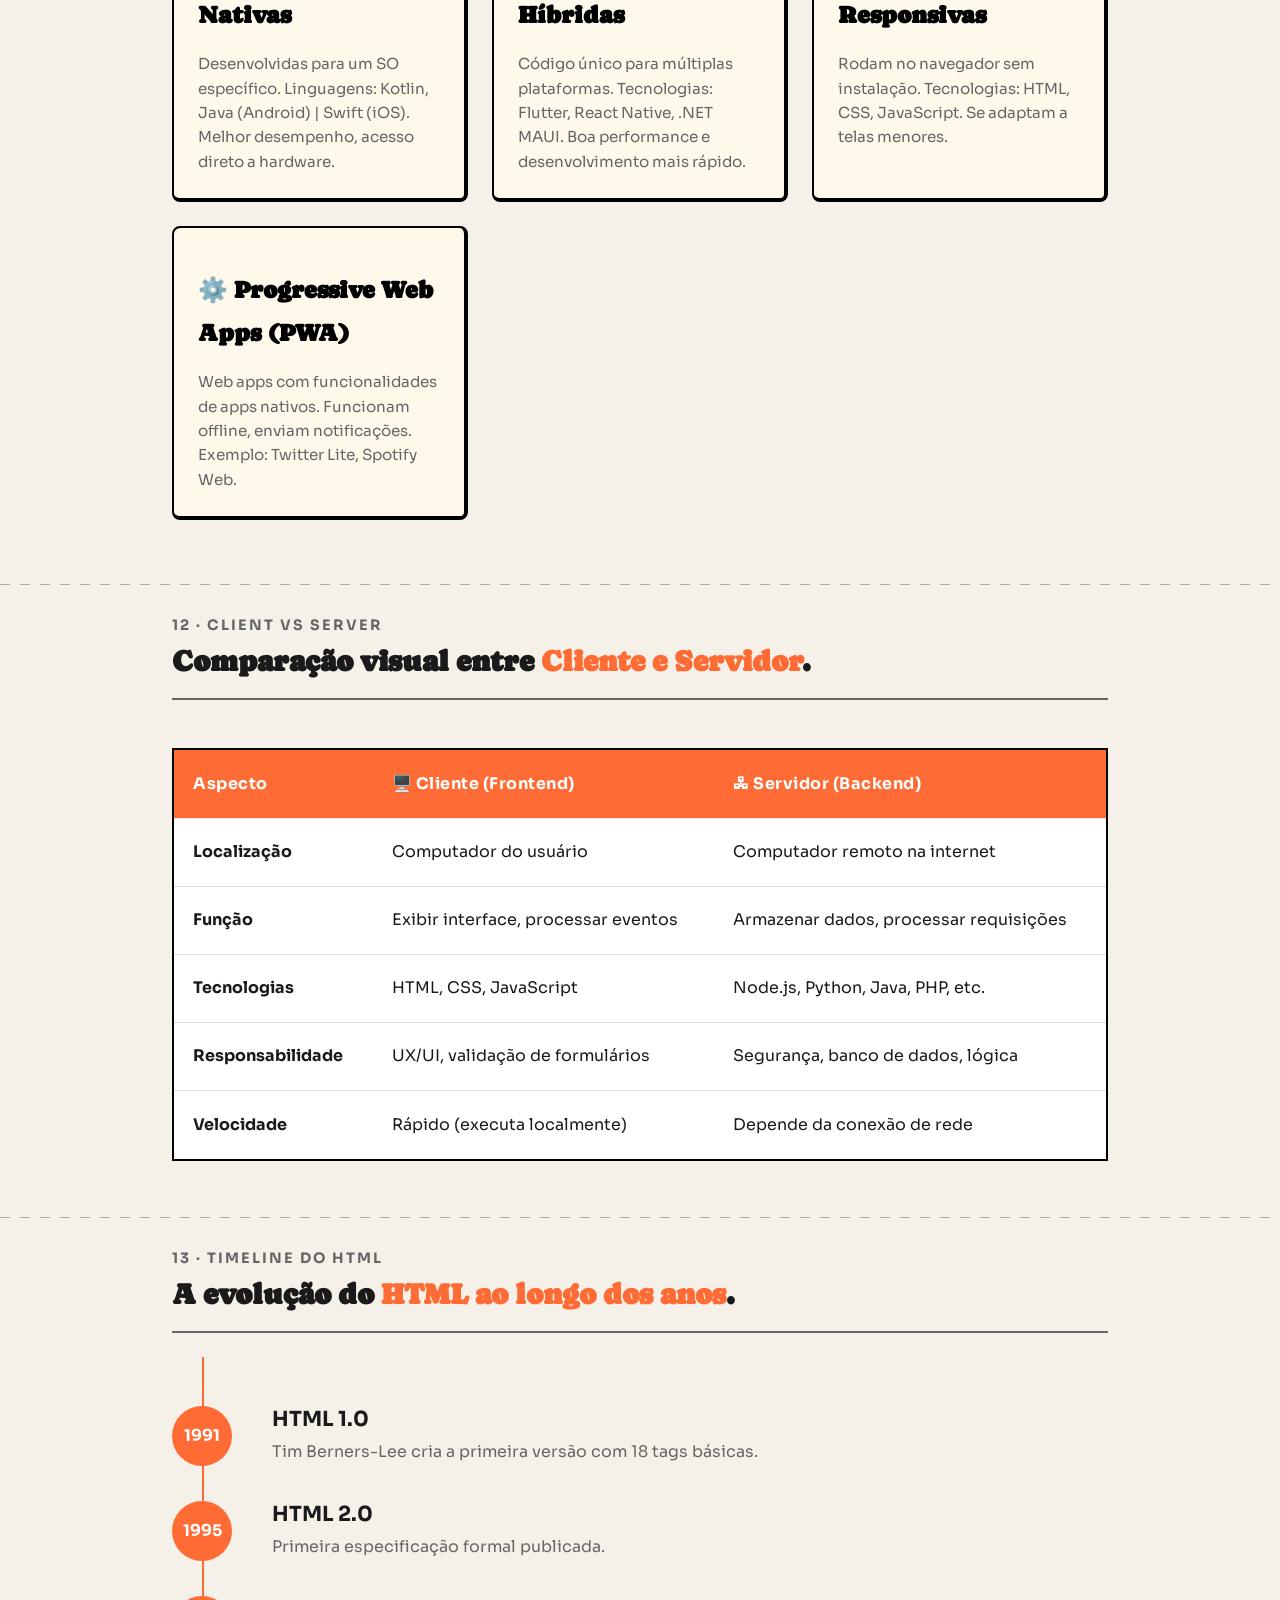
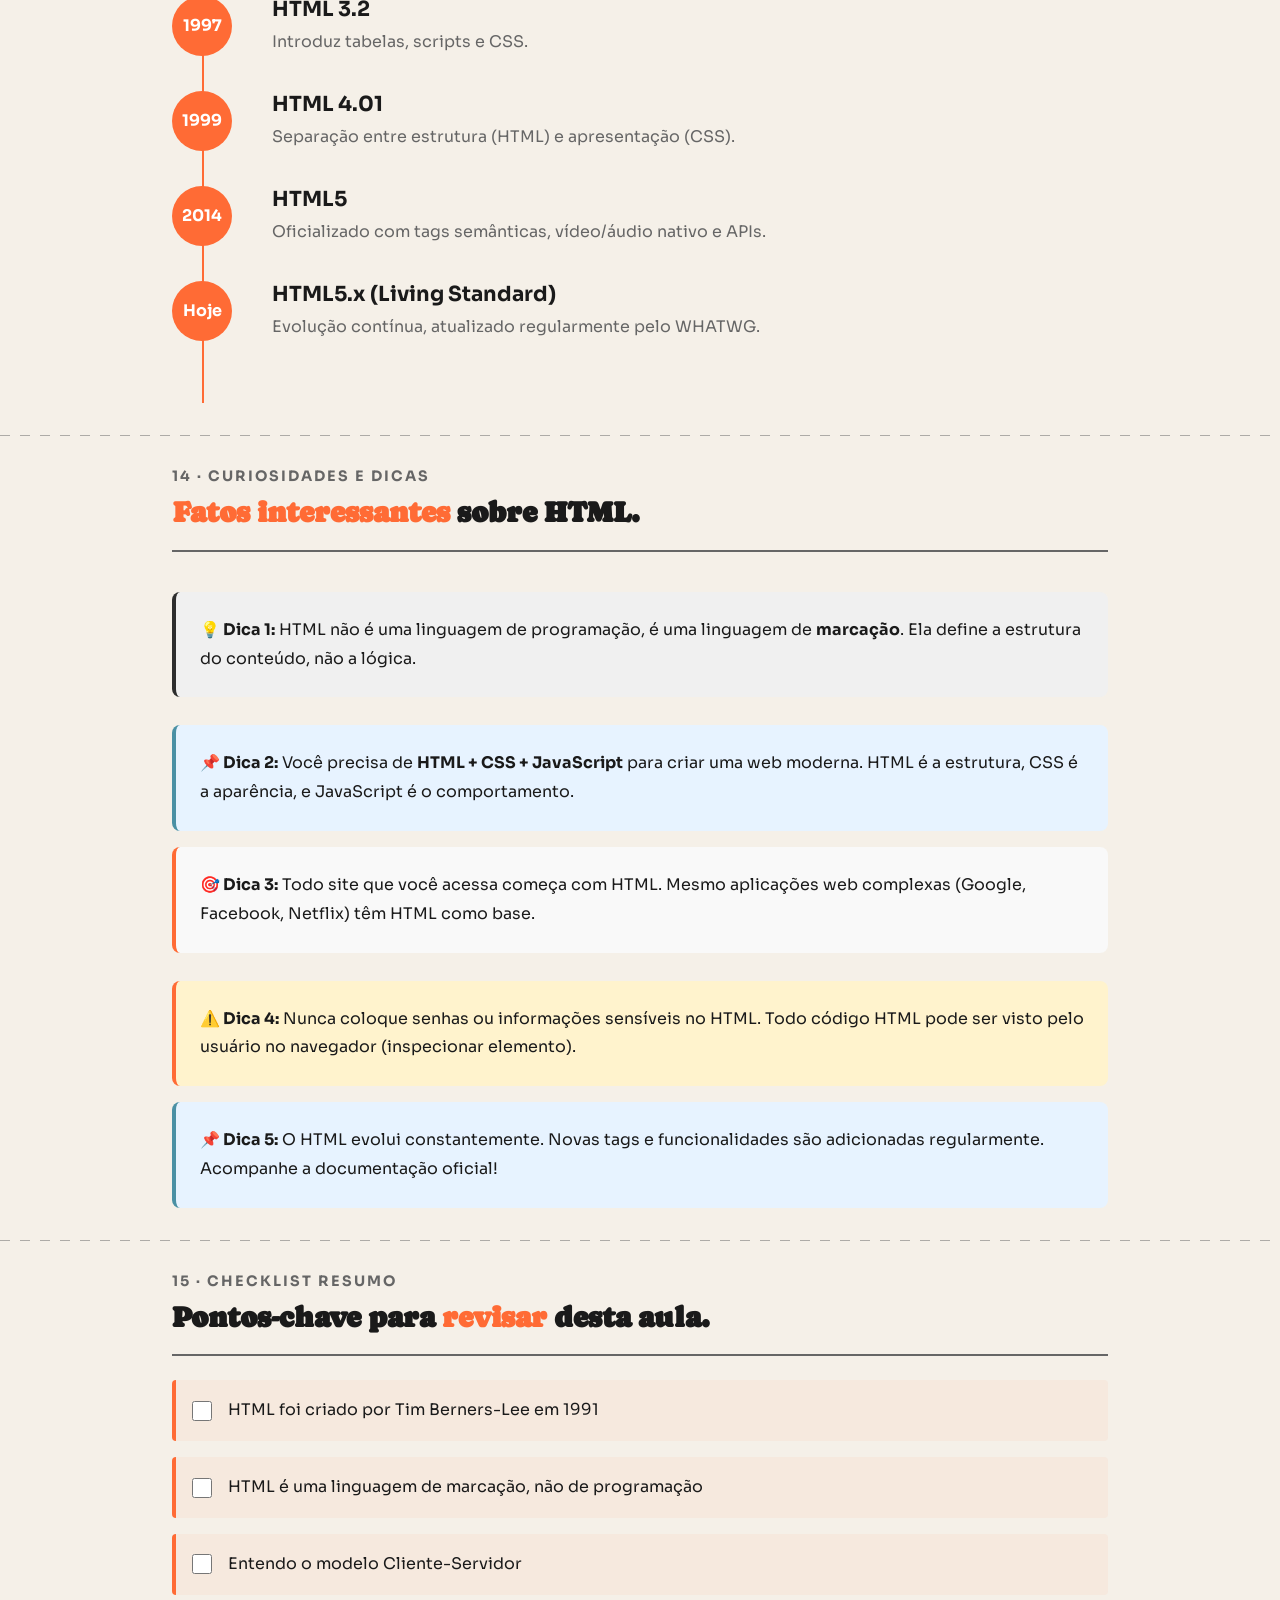
==== commit c2f7e4fe: "feat: update headings to h1 for better semantic structure and adjust spacing in content sections" ====
--- a/aula1/index.html
+++ b/aula1/index.html
@@ -63,7 +63,7 @@
         <!-- SEÇÃO 1: HISTÓRIA DO HTML -->
         <section class="content-section" id="historia">
             <span class="section-label">01 · HISTÓRIA DO HTML</span>
-            <h2>A jornada do <span class="highlight">HTML</span> através dos tempos.</h2>
+            <h1>A jornada do <span class="highlight">HTML</span> através dos tempos.</h1>
             
             <div class="content-block">
                 <p>Criada por <strong>Tim Berners-Lee</strong> e publicada na década de 1990, o <strong>HTML (HyperText Markup Language)</strong> é a linguagem padrão para criação de páginas na web. Sua história remonta ao início da internet moderna e passou por diversas evoluções ao longo dos anos. É hoje a linguagem base para todos os sites na Internet.</p>
@@ -102,7 +102,7 @@
         <!-- SEÇÃO 2: O QUE É HTML? -->
         <section class="content-section" id="oque-html">
             <span class="section-label">02 · O QUE É HTML?</span>
-            <h2>A linguagem de marcação que <span class="highlight">constrói a web</span>.</h2>
+            <h1>A linguagem de marcação que <span class="highlight">constrói a web</span>.</h1>
             
             <div class="content-block">
                 <p>É uma <strong>linguagem de marcação</strong> utilizada na construção de páginas web/websites, no desktop ou mobile. <strong>HTML</strong> quer dizer <strong>"Hyper Text Markup Language"</strong> ou seja <strong>"Linguagem de Marcação de Hipertexto"</strong>. O HTML é a base para todas as aplicações web que visualizamos.</p>
@@ -142,7 +142,7 @@
         <!-- SEÇÃO 3: COMUNICAÇÃO CLIENT X SERVER -->
         <section class="content-section" id="client-server">
             <span class="section-label">03 · COMUNICAÇÃO CLIENT X SERVER</span>
-            <h2>Cliente e servidor: <span class="highlight\">duas partes que conversam</span>.</h2>
+            <h1>Cliente e servidor: <span class="highlight">duas partes que conversam</span>.</h1>
             
             <div class="content-block">
                 <p>O modelo <strong>Client x Server</strong> (Cliente x Servidor) é um dos fundamentos da computação em redes e do desenvolvimento web. Ele define como os dispositivos se comunicam na internet ou em sistemas distribuídos.</p>
@@ -152,7 +152,7 @@
 
                 <div class="two-columns">
                     <div class="column">
-                        <h4>👤 Cliente (Front-end)</h4>
+                        <h3>👤 Cliente (Front-end)</h3>
                         <ul>
                             <li>Solicita informações ou serviços</li>
                             <li>Pode ser um navegador, aplicativo mobile ou qualquer dispositivo que consome dados</li>
@@ -160,7 +160,7 @@
                         </ul>
                     </div>
                     <div class="column">
-                        <h4>🖥️ Servidor (Back-end)</h4>
+                        <h3>🖥️ Servidor (Back-end)</h3>
                         <ul>
                             <li>Processa as solicitações do cliente e responde com dados necessários</li>
                             <li>Pode hospedar bancos de dados, APIs ou arquivos</li>
@@ -201,7 +201,7 @@
         <!-- SEÇÃO 4: PROTOCOLOS -->
         <section class="content-section" id="protocolos">
             <span class="section-label">04 · O QUE SÃO PROTOCOLOS?</span>
-            <h2>As regras que fazem a <span class="highlight">comunicação funcionar</span>.</h2>
+            <h1>As regras que fazem a <span class="highlight">comunicação funcionar</span>.</h1>
             
             <div class="content-block">
                 <p><strong>Protocolos são regras de comunicação.</strong> Na computação, um protocolo define <strong>como dois sistemas se comunicam</strong>, ou seja:</p>
@@ -631,42 +631,42 @@
                     <div class="timeline-item">
                         <span class="timeline-date">1991</span>
                         <div class="timeline-content">
-                            <h4>HTML 1.0</h4>
+                            <h3>HTML 1.0</h3>
                             <p>Tim Berners-Lee cria a primeira versão com 18 tags básicas.</p>
                         </div>
                     </div>
                     <div class="timeline-item">
                         <span class="timeline-date">1995</span>
                         <div class="timeline-content">
-                            <h4>HTML 2.0</h4>
+                            <h3>HTML 2.0</h3>
                             <p>Primeira especificação formal publicada.</p>
                         </div>
                     </div>
                     <div class="timeline-item">
                         <span class="timeline-date">1997</span>
                         <div class="timeline-content">
-                            <h4>HTML 3.2</h4>
+                            <h3>HTML 3.2</h3>
                             <p>Introduz tabelas, scripts e CSS.</p>
                         </div>
                     </div>
                     <div class="timeline-item">
                         <span class="timeline-date">1999</span>
                         <div class="timeline-content">
-                            <h4>HTML 4.01</h4>
+                            <h3>HTML 4.01</h3>
                             <p>Separação entre estrutura (HTML) e apresentação (CSS).</p>
                         </div>
                     </div>
                     <div class="timeline-item">
                         <span class="timeline-date">2014</span>
                         <div class="timeline-content">
-                            <h4>HTML5</h4>
+                            <h3>HTML5</h3>
                             <p>Oficializado com tags semânticas, vídeo/áudio nativo e APIs.</p>
                         </div>
                     </div>
                     <div class="timeline-item">
                         <span class="timeline-date">Hoje</span>
                         <div class="timeline-content">
-                            <h4>HTML5.x (Living Standard)</h4>
+                            <h3>HTML5.x (Living Standard)</h3>
                             <p>Evolução contínua, atualizado regularmente pelo WHATWG.</p>
                         </div>
                     </div>
--- a/aula1/style.css
+++ b/aula1/style.css
@@ -174,7 +174,7 @@
 
 /* CONTENT SECTIONS */
 .content-section {
-    margin-bottom: 3rem;
+    margin-bottom: 1rem;
     scroll-margin-top: 120px;
 }
 
@@ -221,9 +221,8 @@
 .content-section h3 {
     font-family: 'Sora';
     font-size: 1.3rem;
-    margin-top: 1.5rem;
-    margin-bottom: 1rem;
-    color: var(--text-dark);
+    color: var(--text-dark);
+    margin-top: 12px;
 }
 
 .content-section h4 {
@@ -235,10 +234,15 @@
 
 .content-block {
     line-height: 1.8;
+    display: grid;
+    grid-template-columns: repeat(auto-fit, minmax(350px, 1fr));
+}
+
+.content-block > *:not(.tag-card) {
+    grid-column: 1 / -1;
 }
 
 .content-block p {
-    margin-bottom: 1rem;
     font-size: 1rem;
 }
 
@@ -265,8 +269,8 @@
 .info-box {
     padding: 1.5rem;
     border-radius: 8px;
-    margin: 1.5rem 0;
     border-left: 4px solid;
+    margin-top: 1rem;
 }
 
 .info-box.warning {
@@ -282,11 +286,13 @@
 .info-box.tip {
     background: #f0f0f0;
     border-left-color: #2d2d2d;
+    margin-bottom: 12px;
 }
 
 .info-box.example {
     background: #f9f9f9;
     border-left-color: var(--primary-color);
+    margin-bottom: 12px;
 }
 
 .info-box strong {
@@ -305,7 +311,7 @@
 
 /* CODE BLOCKS */
 .code-block {
-    background: var(--dark-bg);
+    background: #282a37;
     color: #00ff00;
     padding: 1rem;
     border-radius: 8px;
@@ -318,8 +324,73 @@
     line-height: 1.5;
 }
 
+pre .code-block {
+    background: #282a37;
+    color: #00ff00;
+    padding: 1rem;
+    border-radius: 8px;
+    font-family: 'JetBrains Mono', monospace;
+    font-size: 0.85rem;
+    color: #00ff00 !important;
+}
+
 pre {
     overflow-x: auto;
+    scrollbar-color: #999 transparent;
+    scrollbar-width: thin;
+}
+
+/* CUSTOM SCROLLBAR FOR CODE BLOCKS - WEBKIT */
+pre::-webkit-scrollbar {
+    height: 6px;
+}
+
+pre::-webkit-scrollbar-track {
+    background: transparent;
+    margin: 0;
+}
+
+pre::-webkit-scrollbar-thumb {
+    background: #888;
+    border-radius: 3px;
+}
+
+/* BOTÃO COPIAR CÓDIGO */
+.copy-code-btn {
+    position: absolute;
+    top: 24px;
+    right: 12px;
+    background: transparent;
+    color: white;
+    border: none;
+    width: 24px;
+    height: 24px;
+    cursor: pointer;
+    transition: all 0.3s ease;
+    display: flex;
+    align-items: center;
+    justify-content: center;
+    z-index: 10;
+    padding: 0;
+}
+
+.copy-code-btn img {
+    width: 24px;
+    height: 24px;
+    filter: invert(1);
+}
+
+.copy-code-btn:hover {
+    transform: scale(1.1);
+}
+
+.copy-code-btn:hover {
+    background: #ff5722;
+    transform: scale(1.1);
+}
+
+.copy-code-btn:active {
+    transform: scale(0.95);
 }
 
 /* TABLES */
@@ -364,6 +435,17 @@
     background: #fff9ec;
     border-radius: 8px;
     border: 2px solid #000;
+    border-right: 4px solid #000;
+    border-bottom: 4px solid #000;
+    transition: all 0.3s cubic-bezier(0.25, 0.46, 0.45, 0.94);
+}
+
+.column:hover {
+    transform: translateY(-8px);
+    box-shadow: 0 12px 24px rgba(0, 0, 0, 0.15);
+    border: 2px solid var(--primary-color);
+    border-right: 6px solid var(--primary-color);
+    border-bottom: 6px solid var(--primary-color);
 }
 
 .column h4 {
@@ -395,13 +477,15 @@
 
 .browser-card:hover, .app-type:hover {
     transform: translateY(-4px);
-    box-shadow: 0 8px 16px rgba(0, 0, 0, 0.1);
+    border: 2px solid var(--primary-color);
+    border-right: 4px solid var(--primary-color);
+    border-bottom: 4px solid var(--primary-color);
 }
 
 .browser-card h4, .app-type h4 {
     margin-bottom: 1rem;
-    font-size: 1.2rem;
-    color: var(--primary-color);
+    font-size: 1.5rem;
+    color: black;
 }
 
 .browser-card p, .app-type p {
@@ -672,7 +756,7 @@
 
 .footer-links {
     display: flex;
-    gap: 2rem;
+    gap: 1rem;
     justify-content: center;
     margin-top: 1.5rem;
     flex-wrap: wrap;
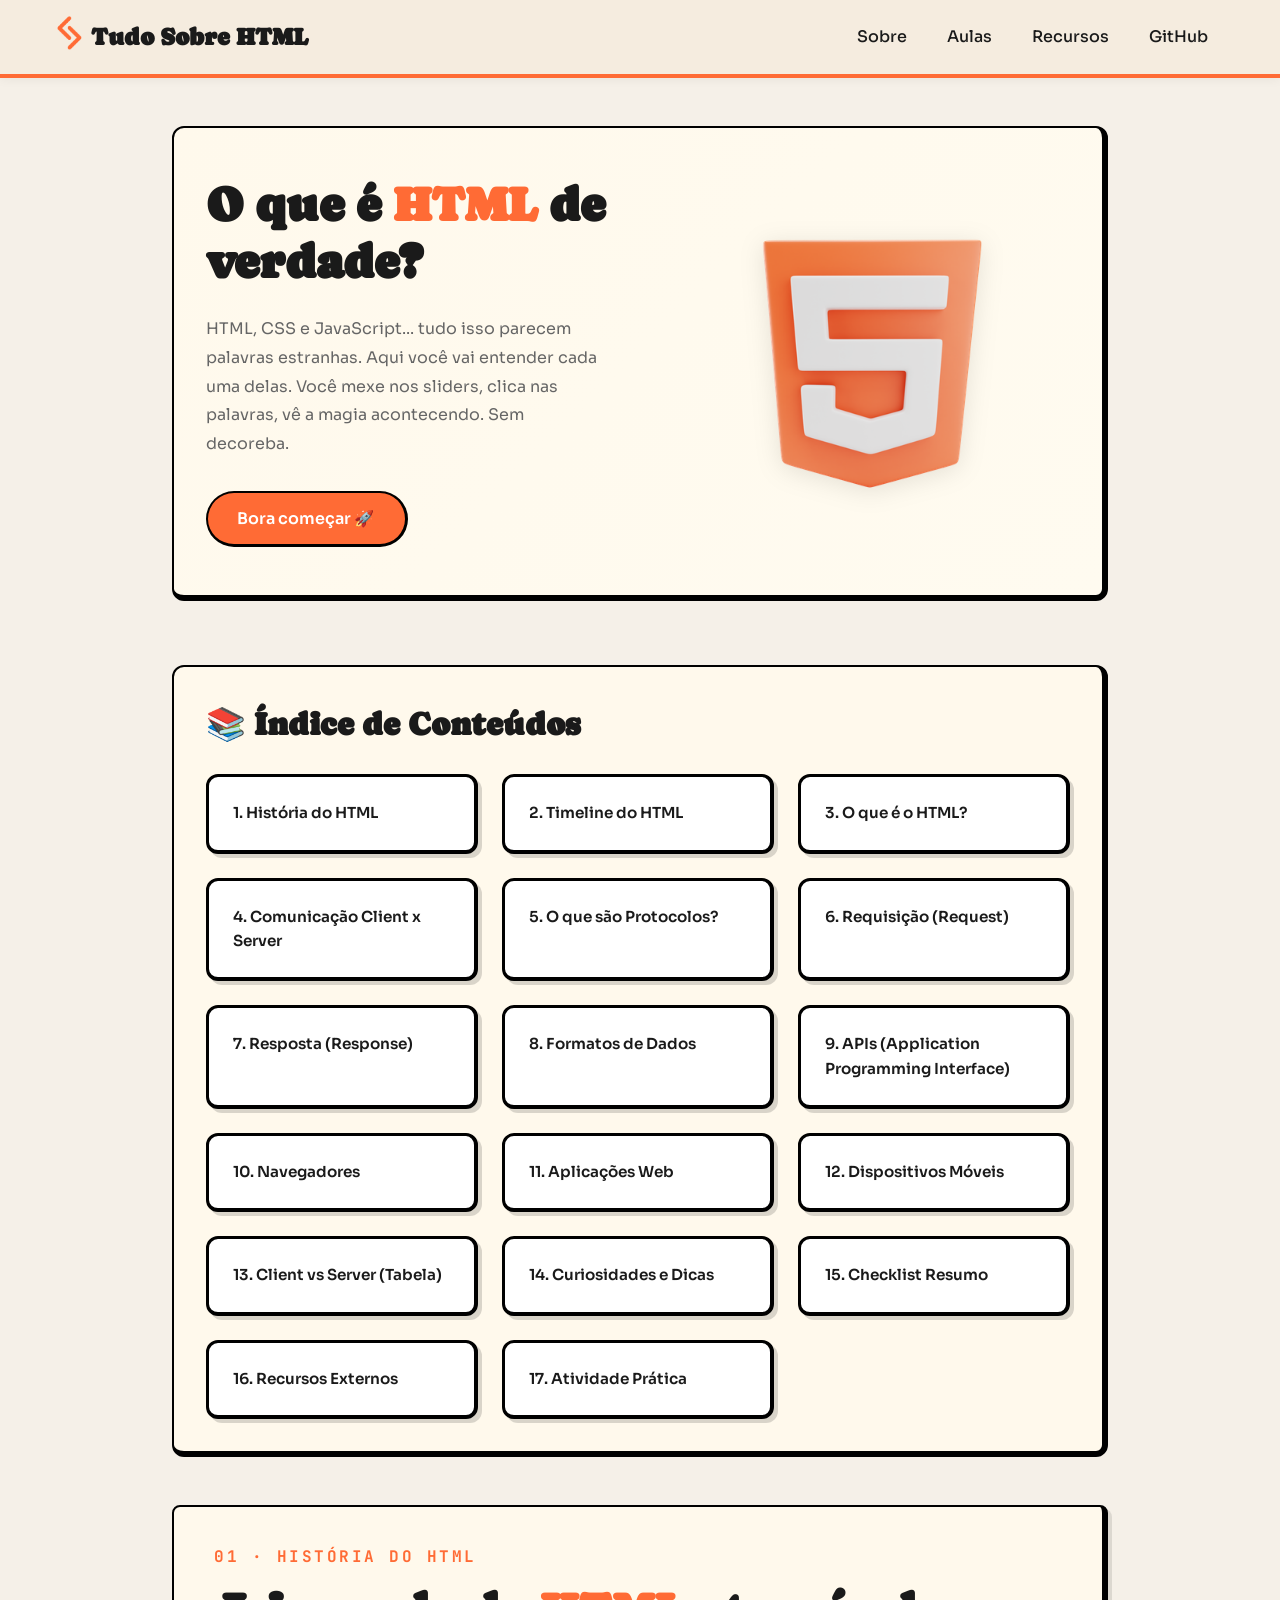
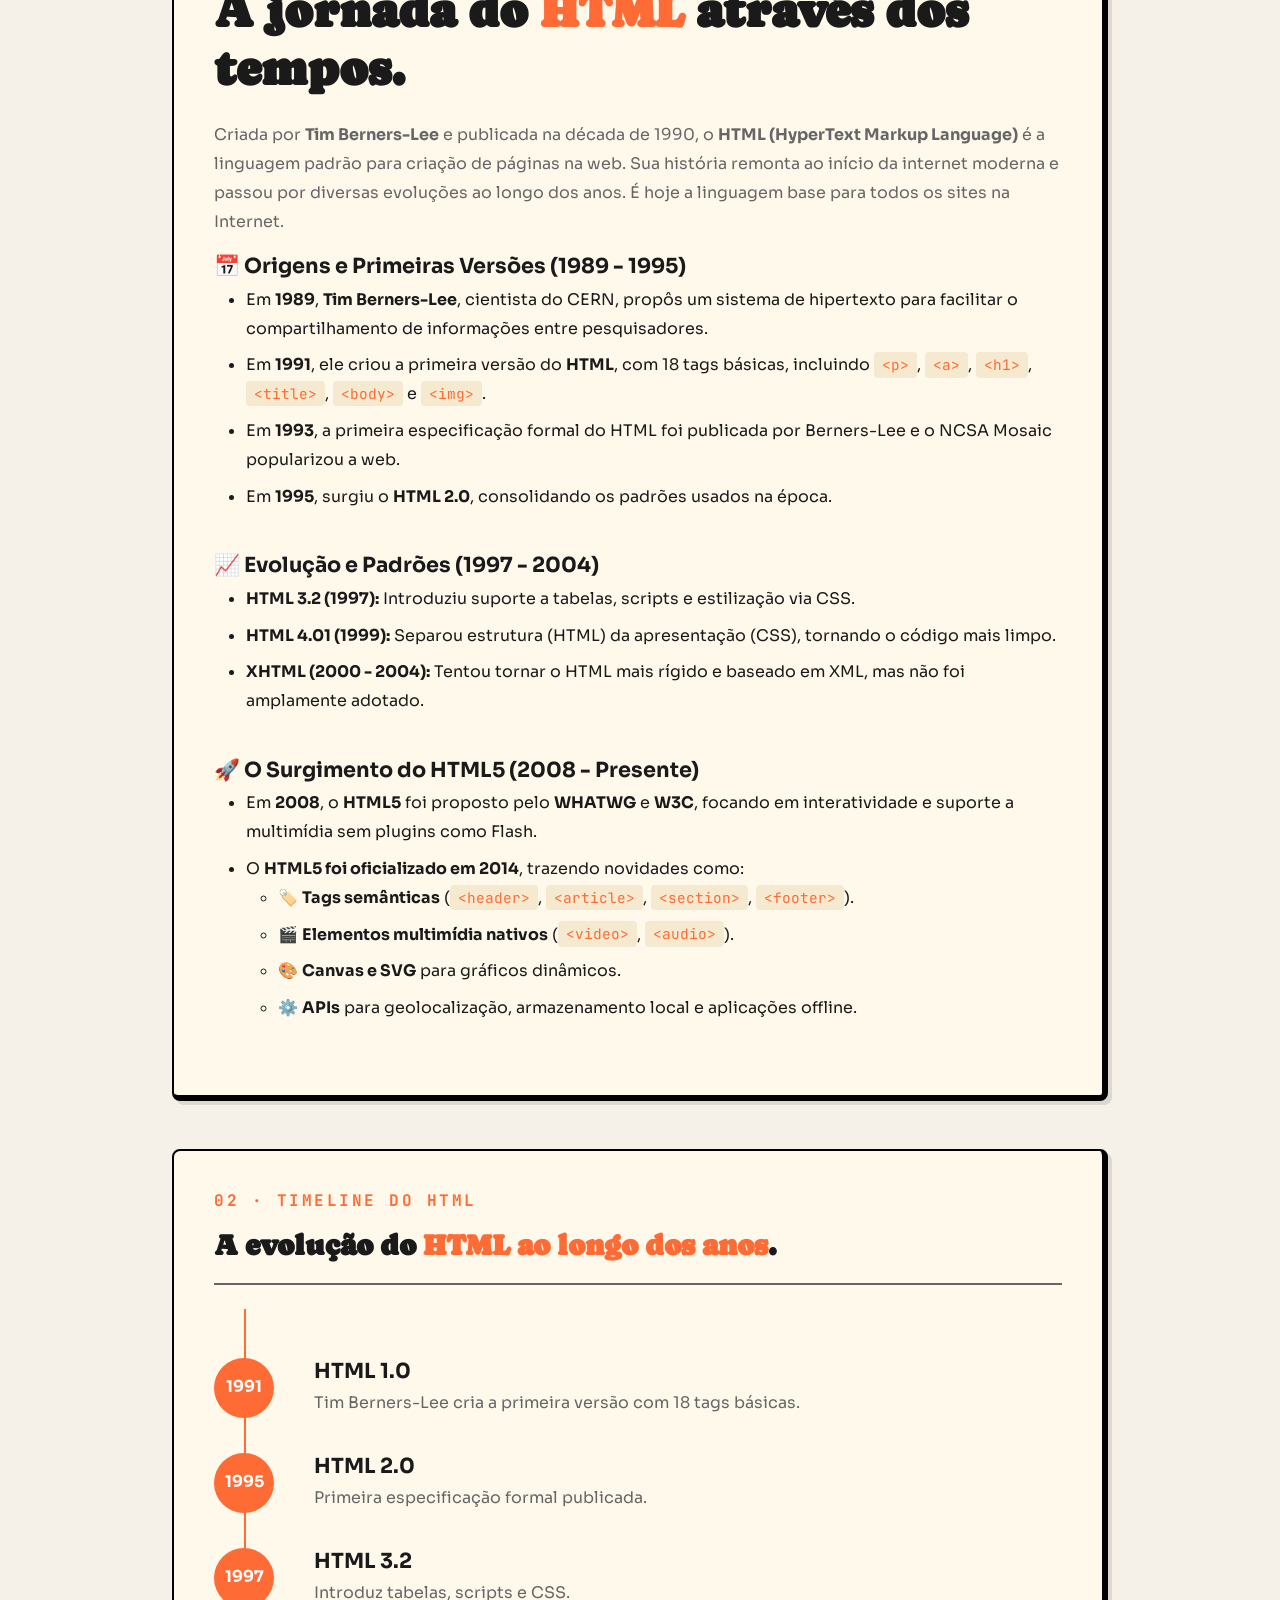
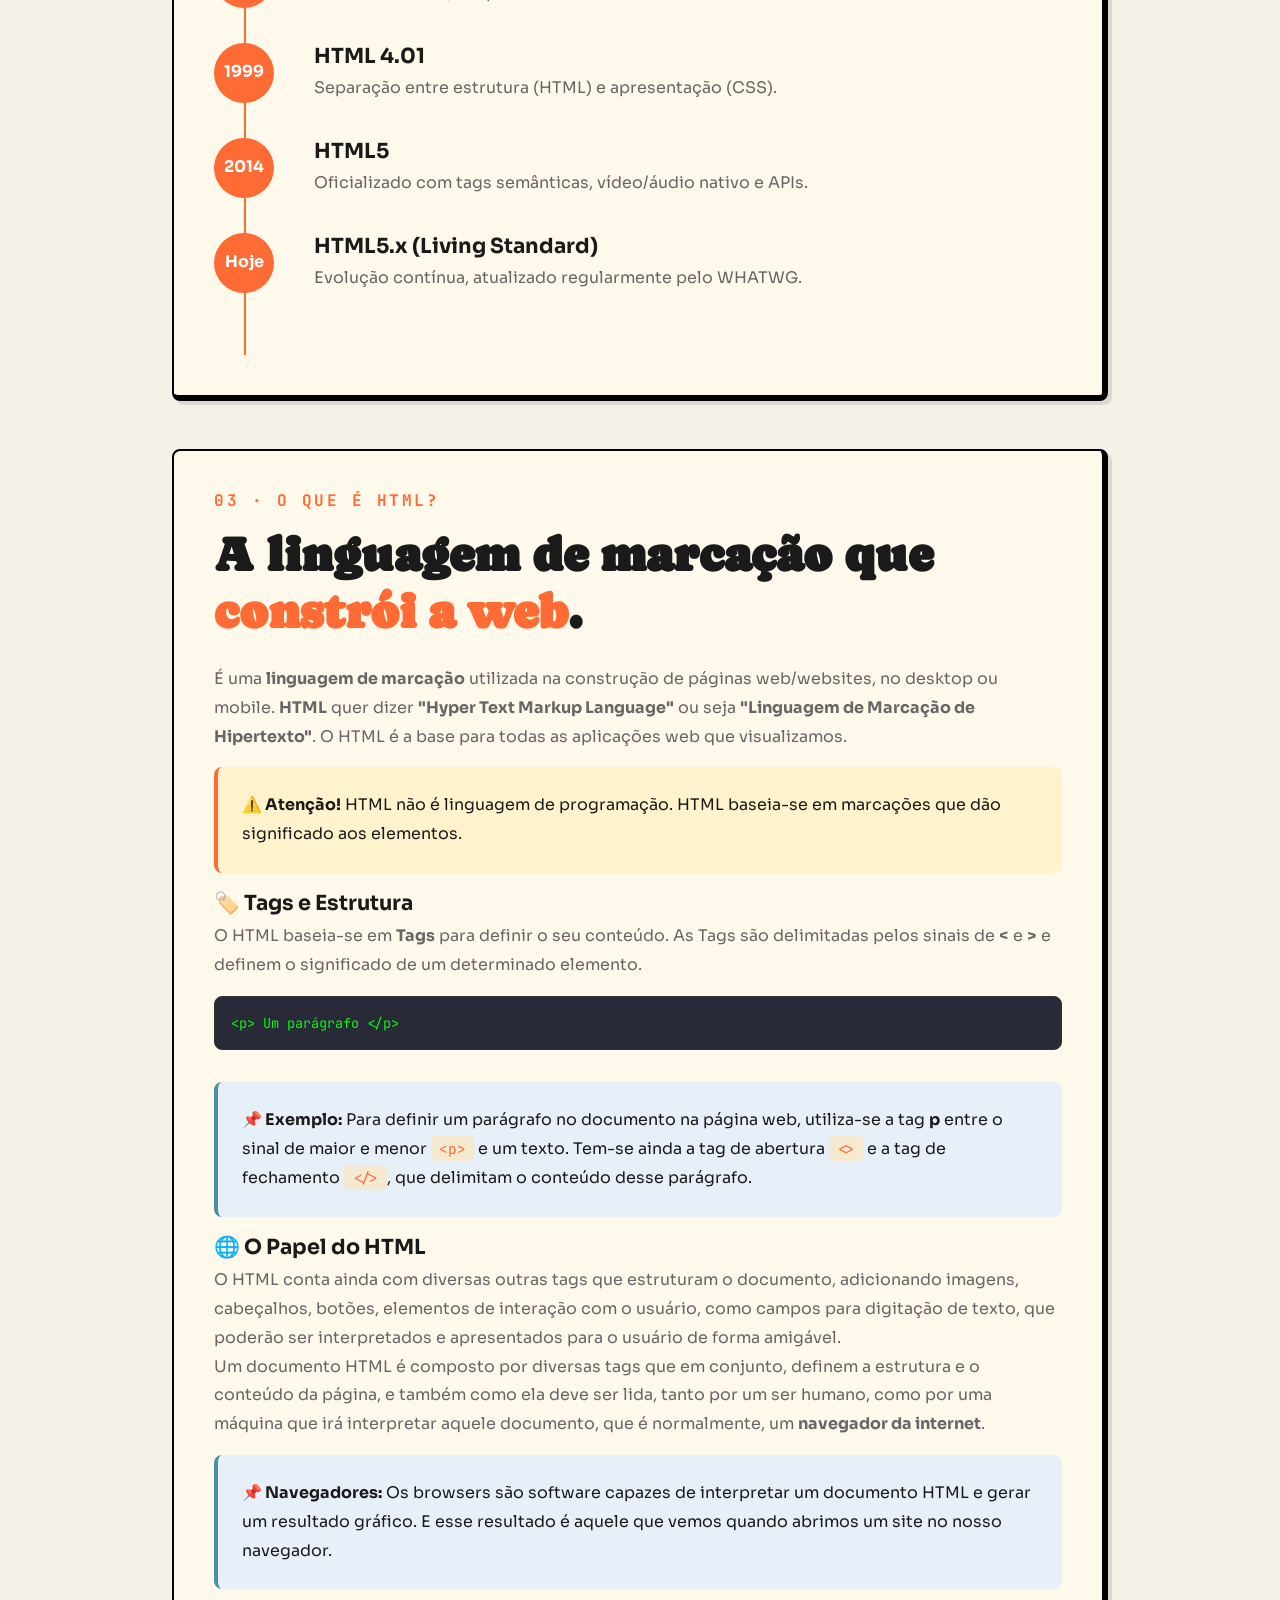
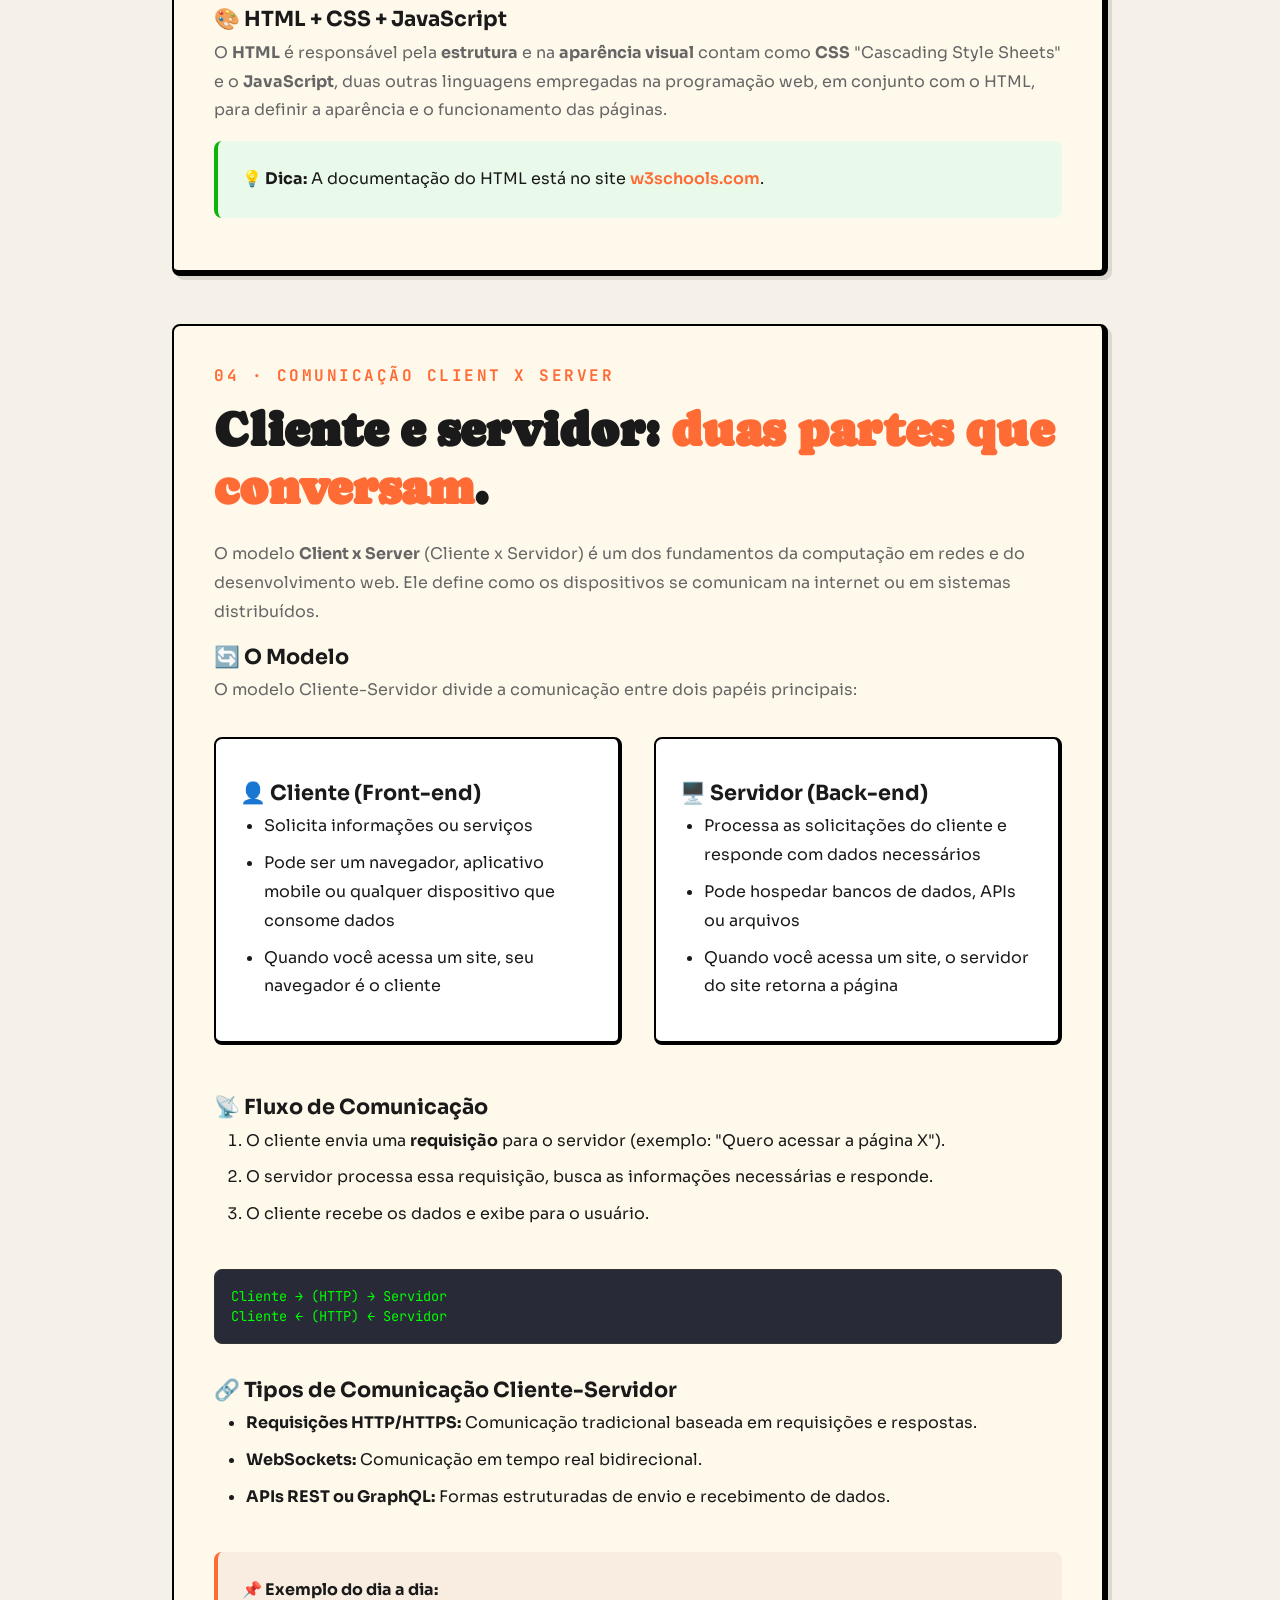
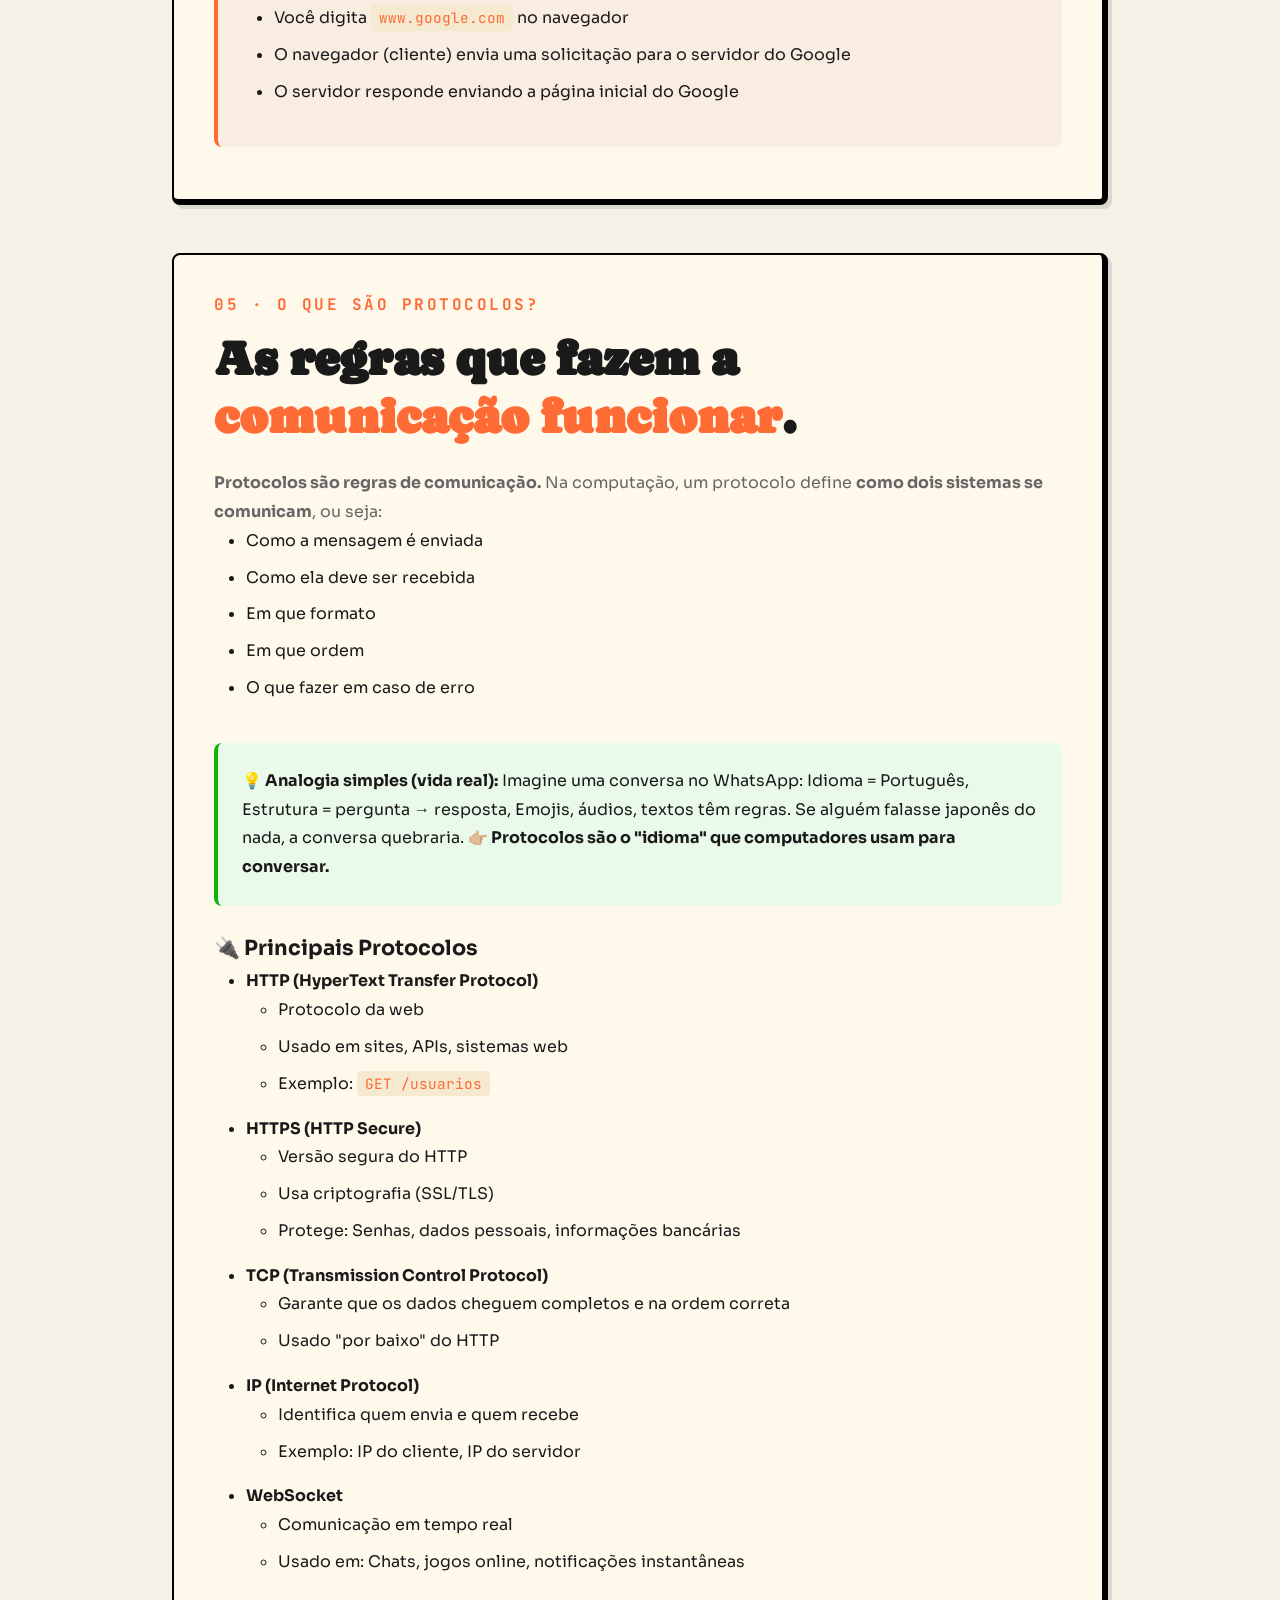
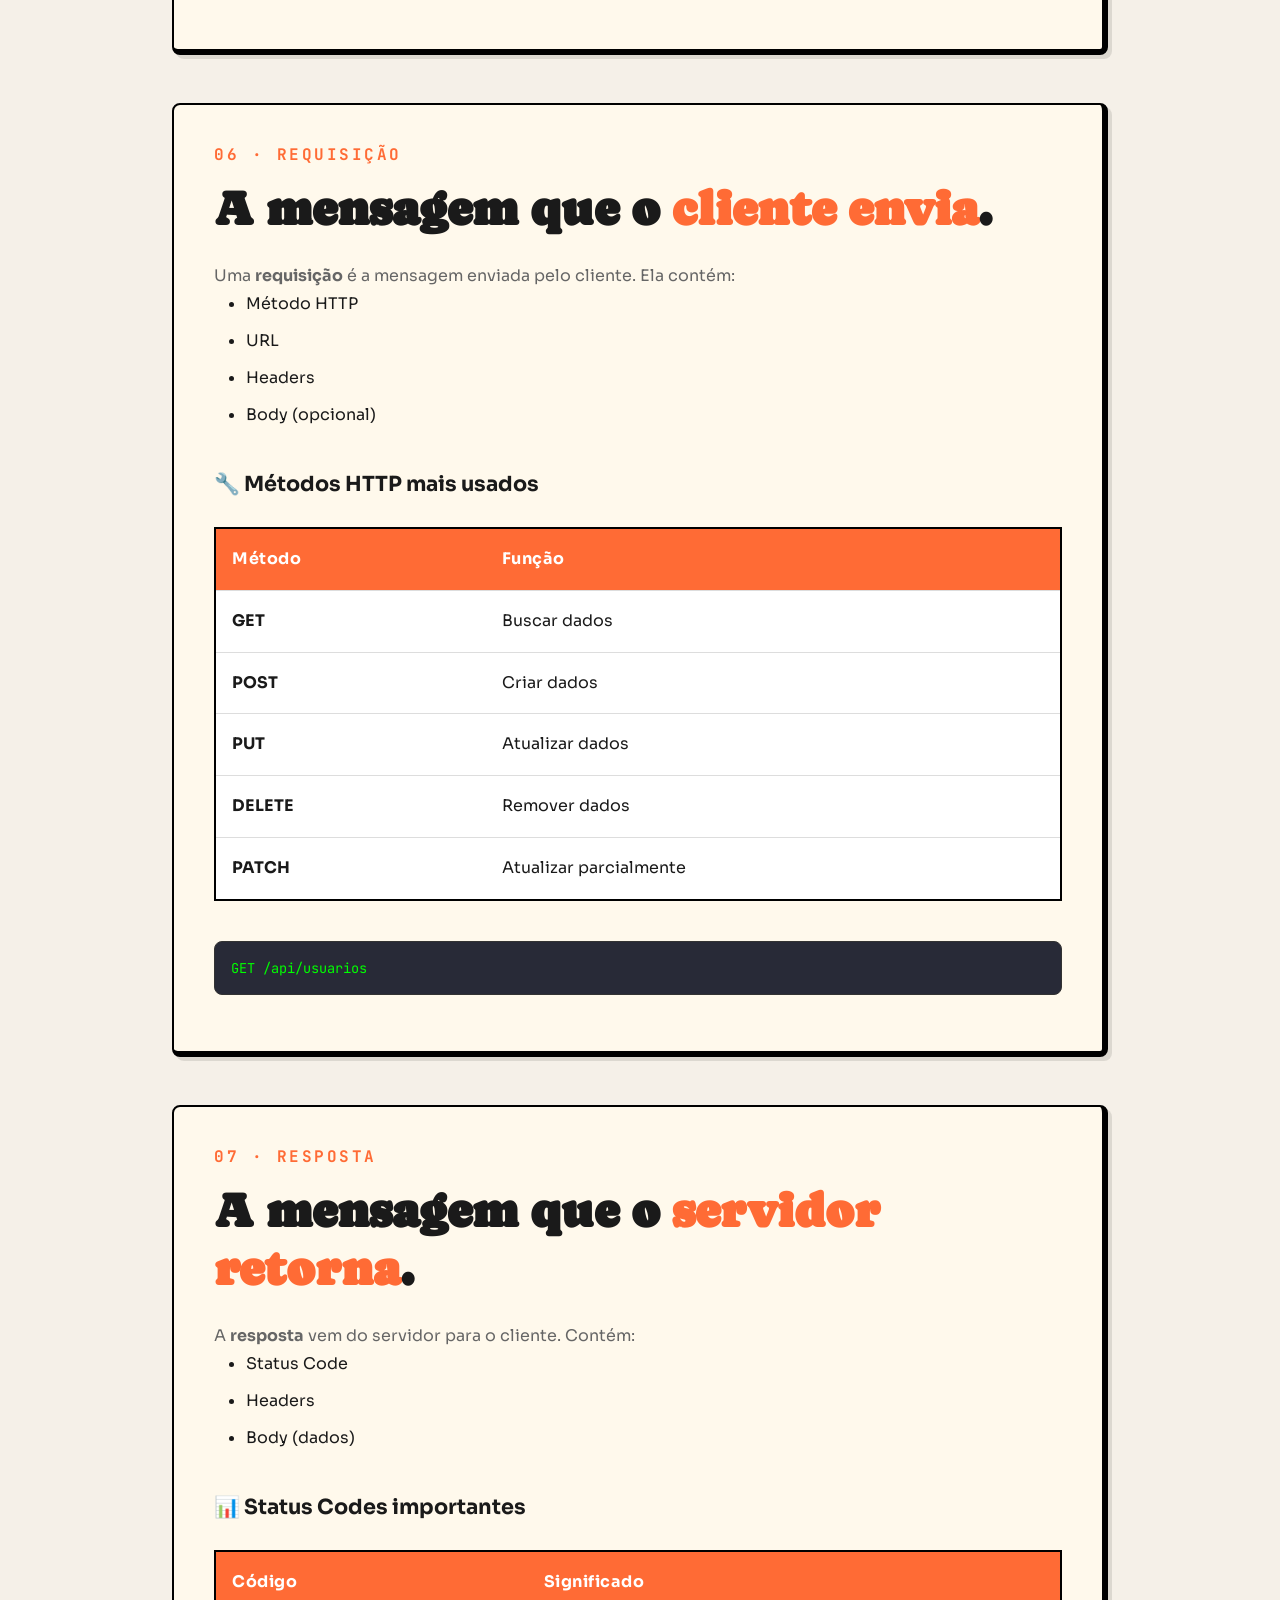
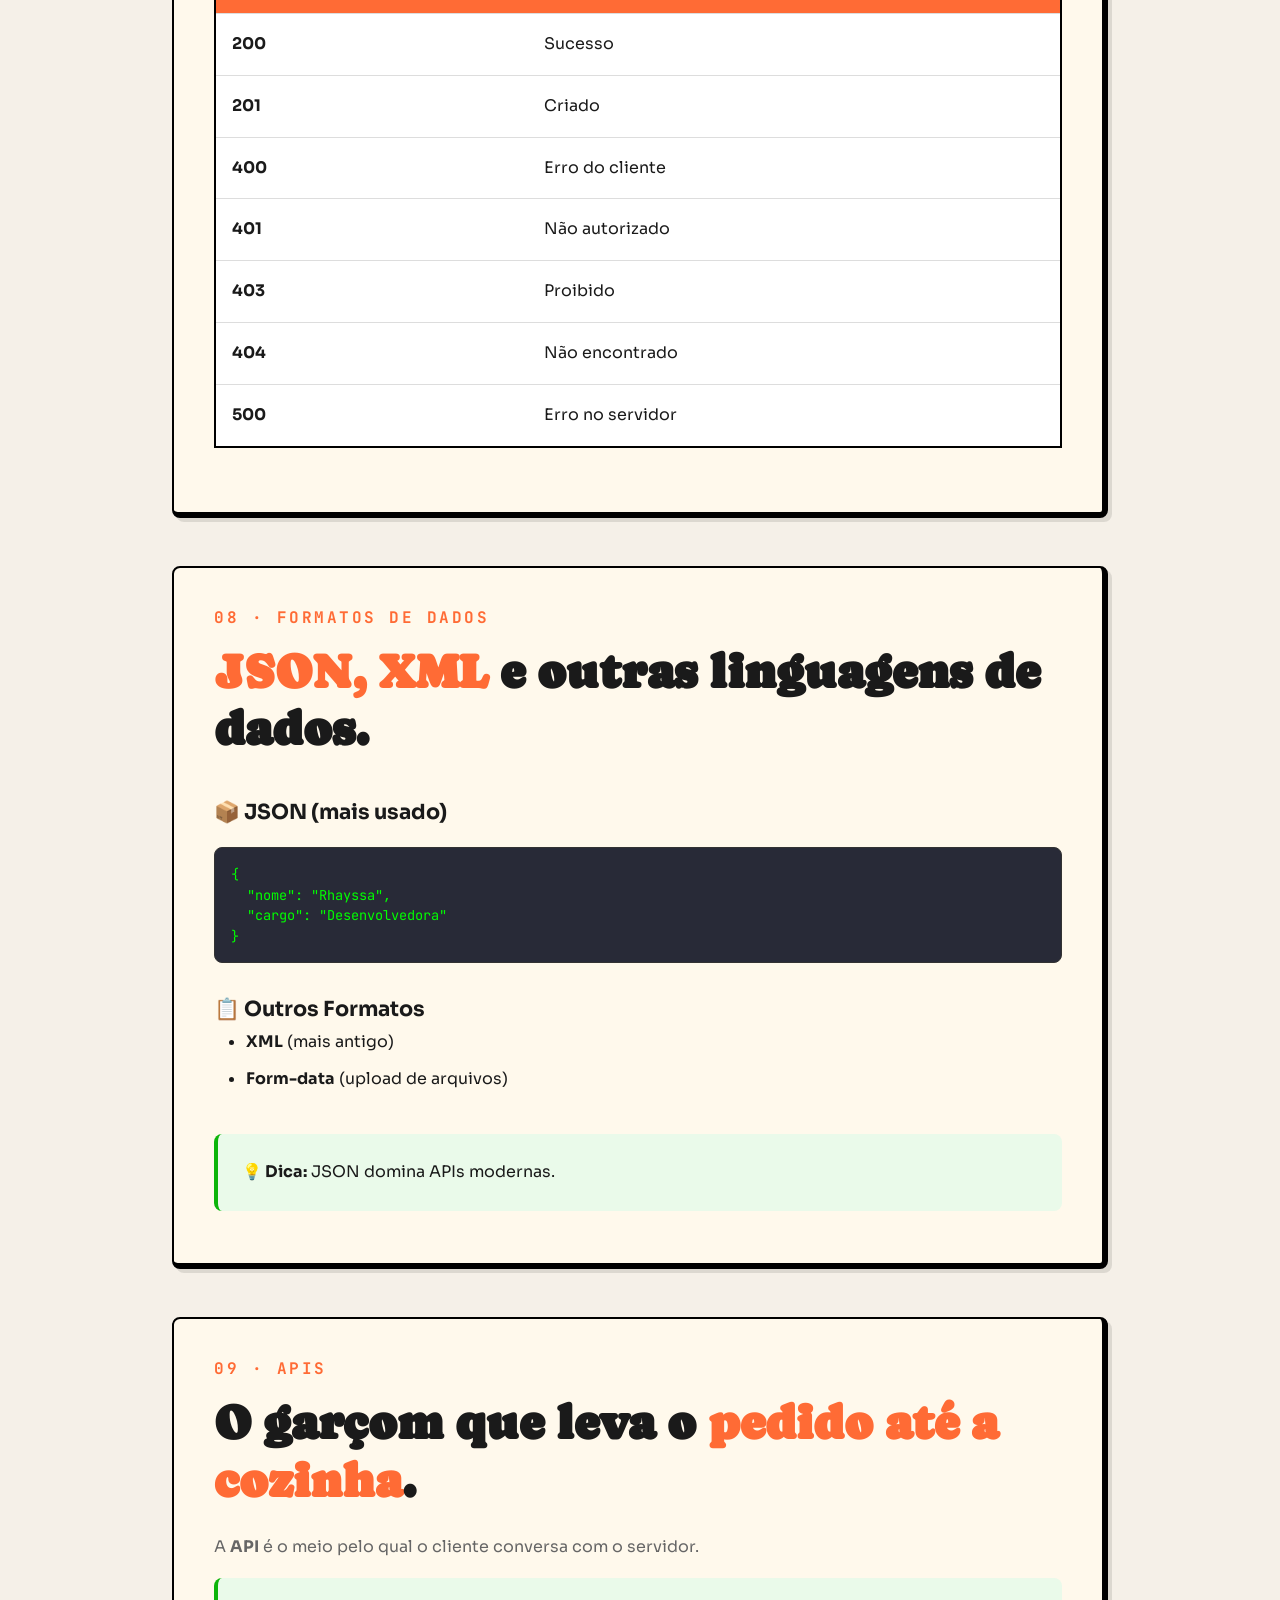
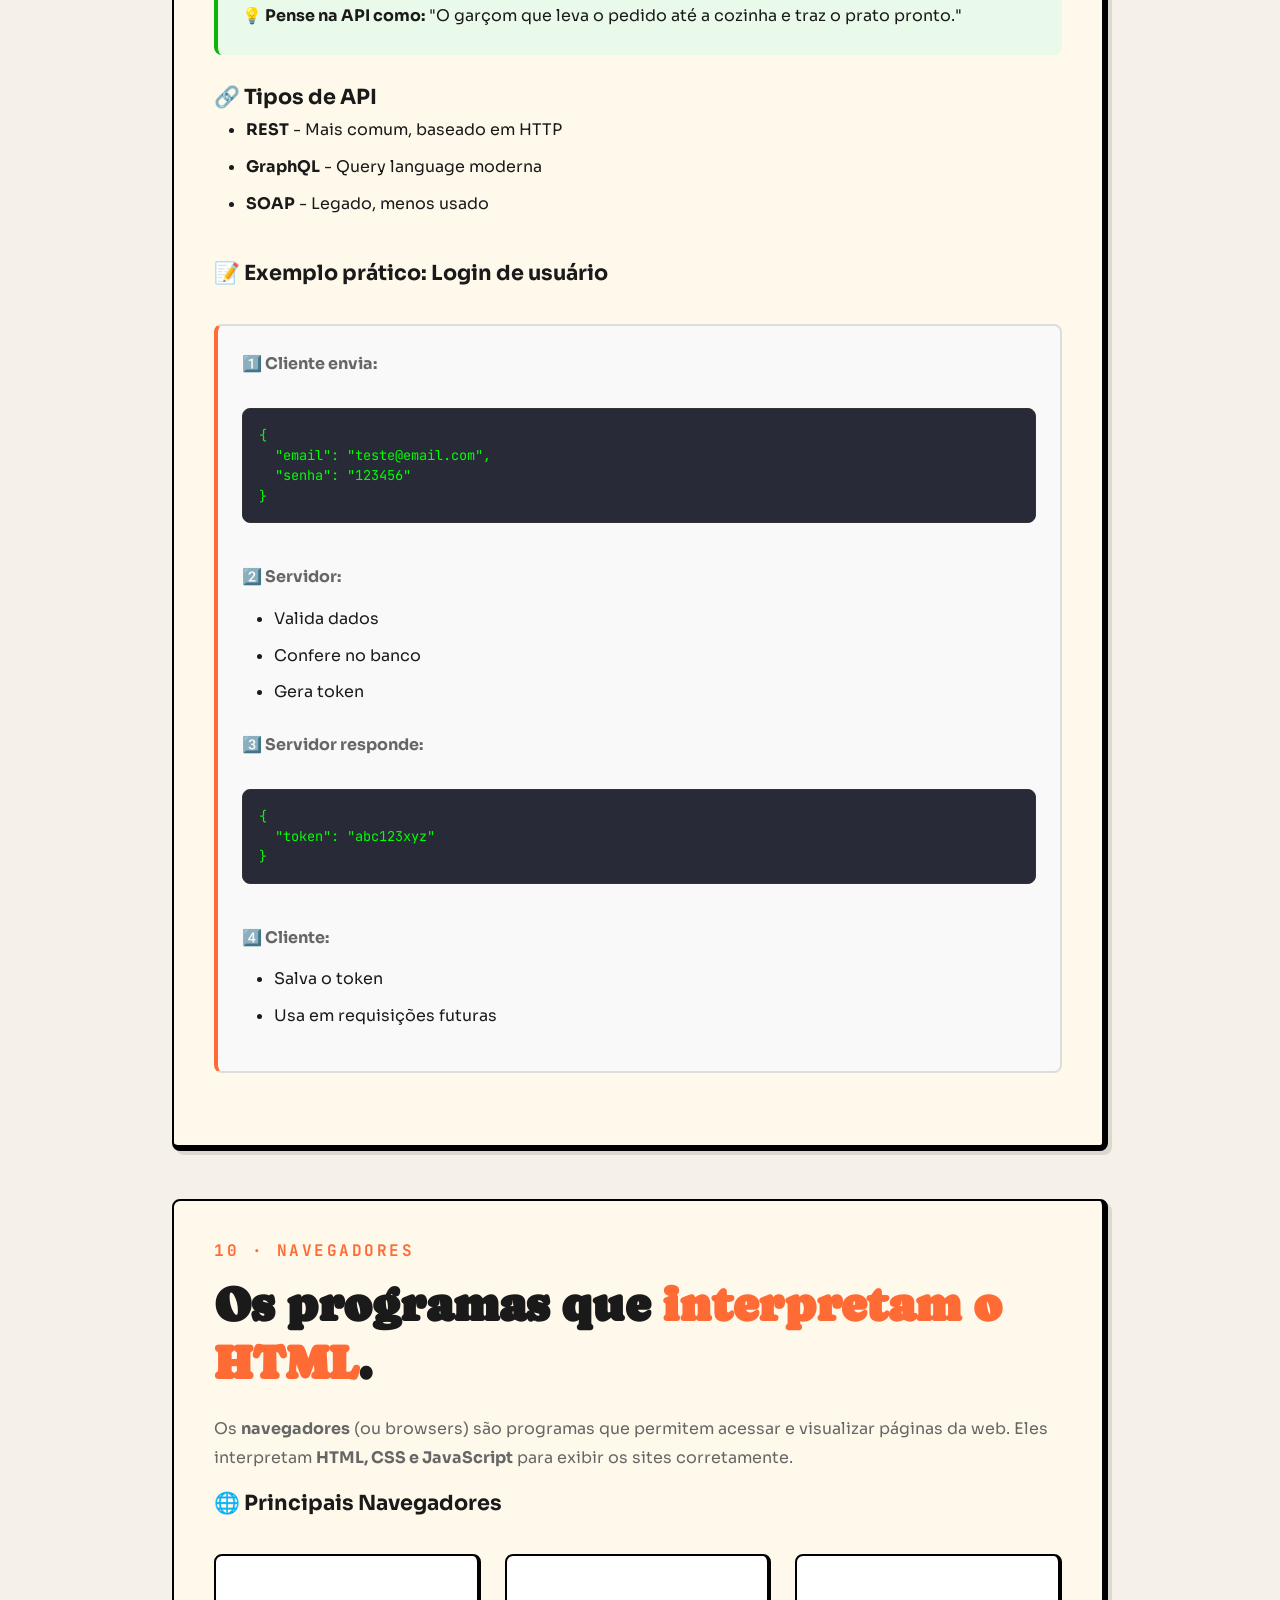
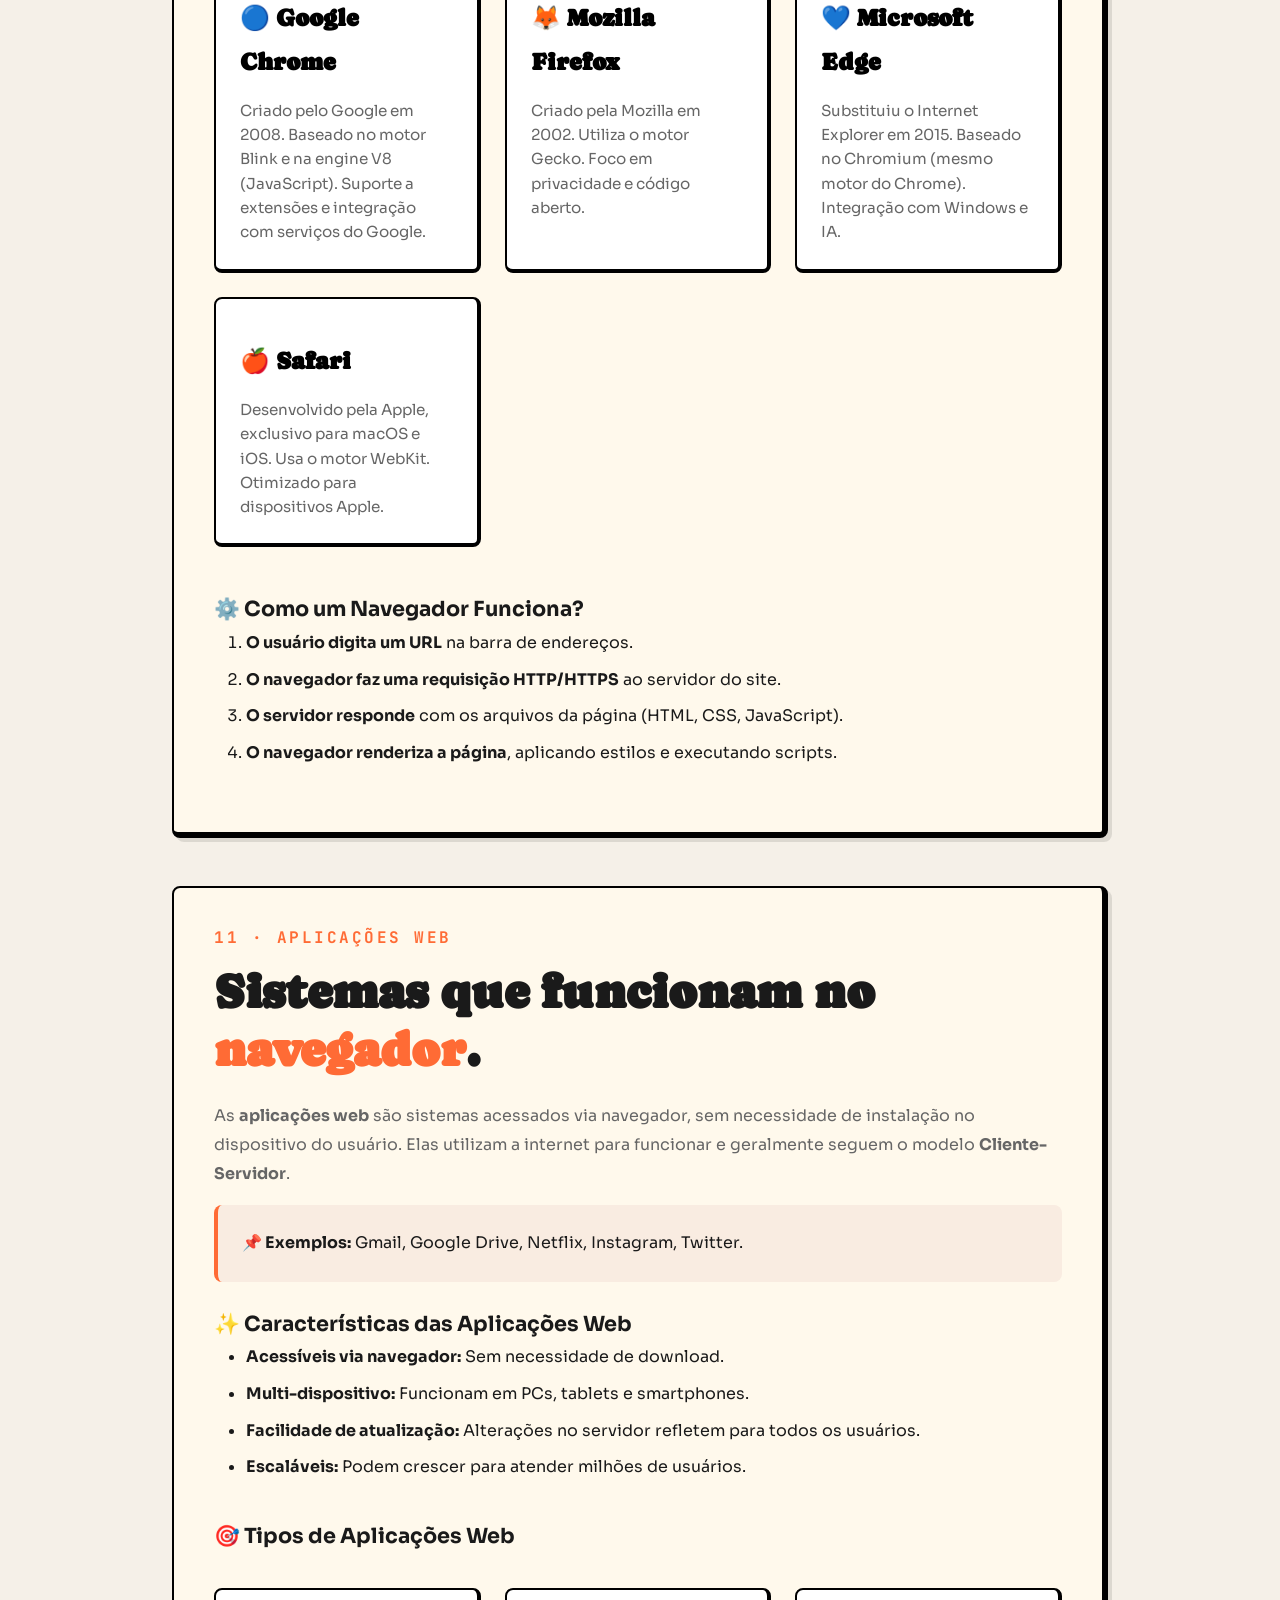
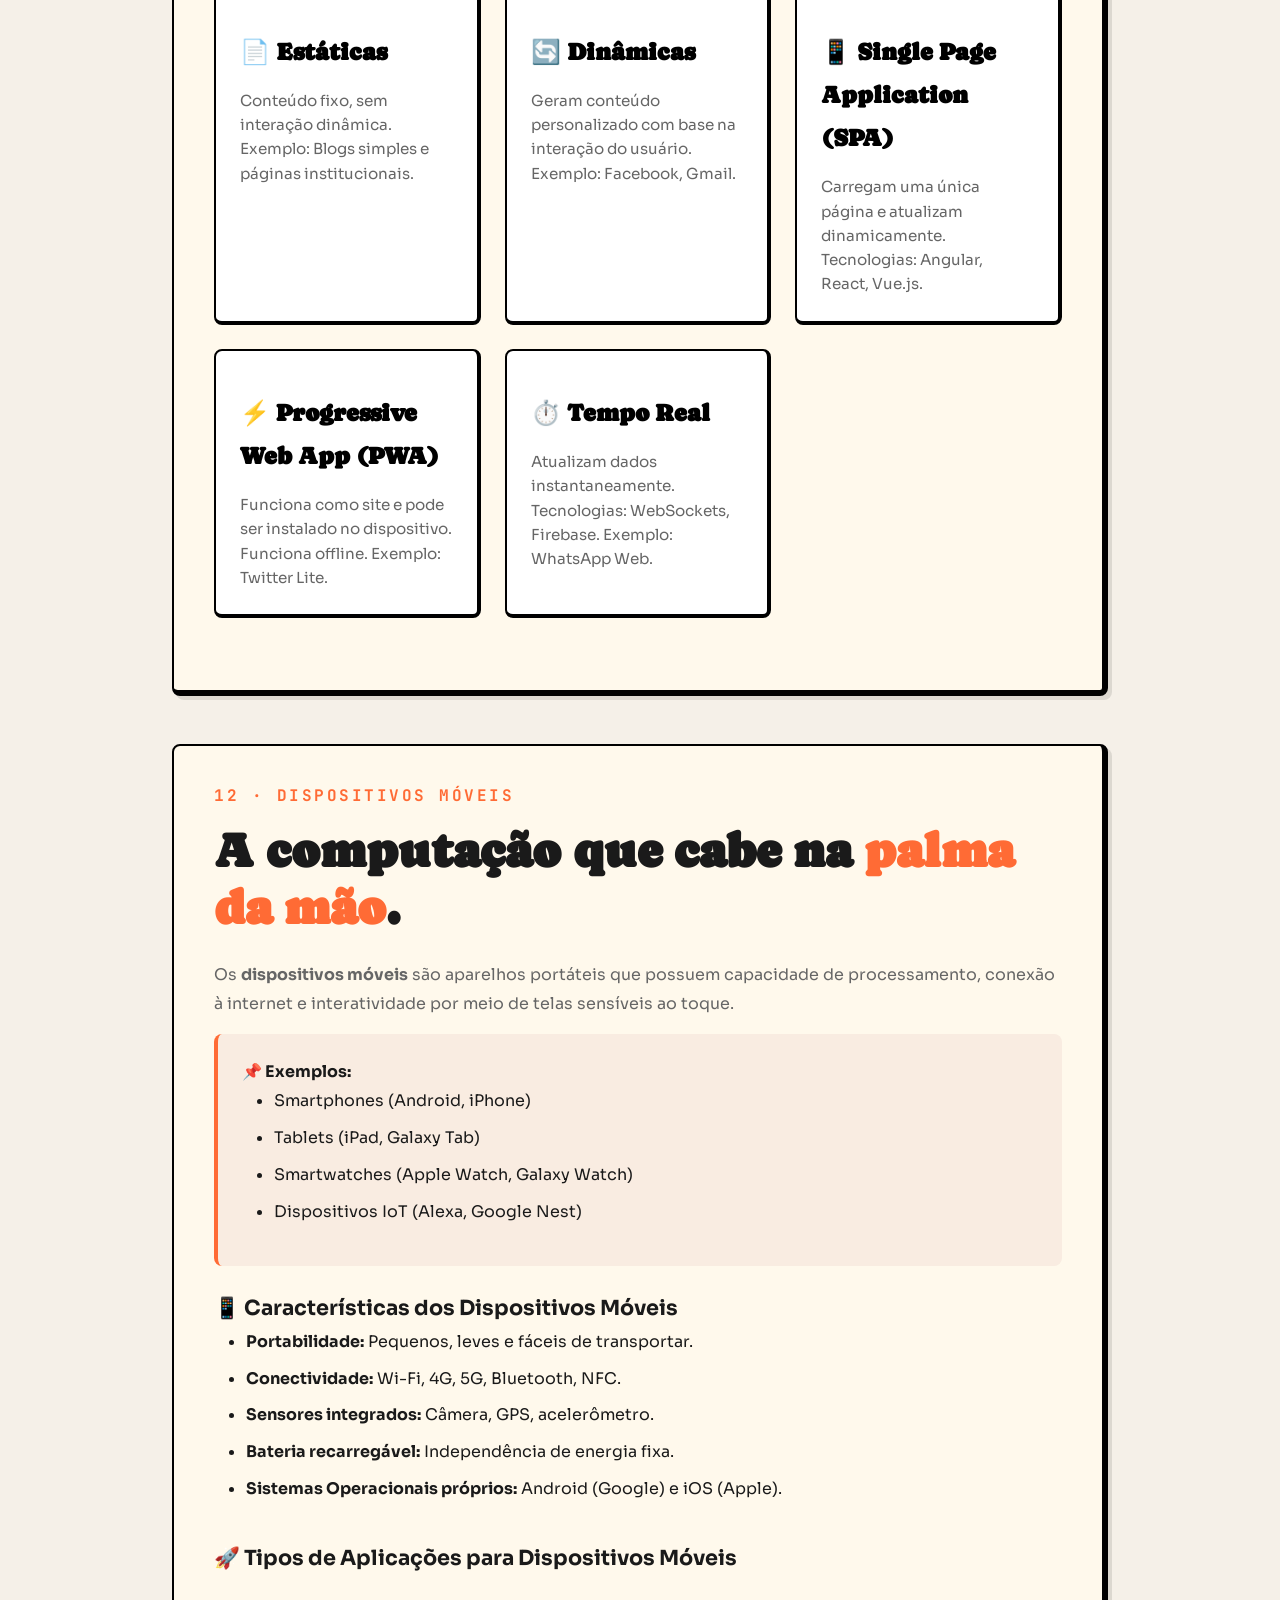
==== commit 19b6a62e: "feat: enhance HTML and CSS structure with improved hero section, comment documentation, and styling " ====
--- a/aula1/index.html
+++ b/aula1/index.html
@@ -28,10 +28,15 @@
     <!-- MAIN CONTENT -->
     <main class="aula-container">
         <!-- AULA HEADER -->
-        <section class="aula-header">
-            <span class="aula-badge">AULA 01</span>
-            <h1>Introdução ao HTML</h1>
-            <p class="intro-text">Conheça a história do HTML, entenda o que é, como funciona a comunicação cliente-servidor, explore navegadores e aplicações web.</p>
+        <section class="aula-header-hero">
+            <div class="hero-content">
+                <h1>O que é <span class="highlight">HTML</span> de verdade?</h1>
+                <p class="hero-text">HTML, CSS e JavaScript... tudo isso parecem palavras estranhas. Aqui você vai entender cada uma delas. Você mexe nos sliders, clica nas palavras, vê a magia acontecendo. Sem decoreba.</p>
+                <a href="#toc-list" id="btn-hero" class="btn btn-primary">Bora começar 🚀</a>
+            </div>
+            <div class="hero-illustration">
+                <img src="../img/html-3d.webp" alt="HTML 3D" class="hero-image">
+            </div>
         </section>
 
         <!-- TABELA DE CONTEÚDOS -->
@@ -39,26 +44,24 @@
             <h2>📚 Índice de Conteúdos</h2>
             <nav class="toc-list">
                 <a href="#historia">1. História do HTML</a>
-                <a href="#oque-html">2. O que é o HTML?</a>
-                <a href="#client-server">3. Comunicação Client x Server</a>
-                <a href="#protocolos">4. O que são Protocolos?</a>
-                <a href="#requisicao">5. Requisição (Request)</a>
-                <a href="#resposta">6. Resposta (Response)</a>
-                <a href="#formatos">7. Formatos de Dados</a>
-                <a href="#apis">8. APIs (Application Programming Interface)</a>
-                <a href="#navegadores">9. Navegadores</a>
-                <a href="#apps-web">10. Aplicações Web</a>
-                <a href="#mobile">11. Dispositivos Móveis</a>
-                <a href="#tabela-client-server">12. Client vs Server (Tabela)</a>
-                <a href="#timeline">13. Timeline do HTML</a>
+                <a href="#timeline">2. Timeline do HTML</a>
+                <a href="#oque-html">3. O que é o HTML?</a>
+                <a href="#client-server">4. Comunicação Client x Server</a>
+                <a href="#protocolos">5. O que são Protocolos?</a>
+                <a href="#requisicao">6. Requisição (Request)</a>
+                <a href="#resposta">7. Resposta (Response)</a>
+                <a href="#formatos">8. Formatos de Dados</a>
+                <a href="#apis">9. APIs (Application Programming Interface)</a>
+                <a href="#navegadores">10. Navegadores</a>
+                <a href="#apps-web">11. Aplicações Web</a>
+                <a href="#mobile">12. Dispositivos Móveis</a>
+                <a href="#tabela-client-server">13. Client vs Server (Tabela)</a>
                 <a href="#curiosidades">14. Curiosidades e Dicas</a>
                 <a href="#checklist">15. Checklist Resumo</a>
                 <a href="#recursos">16. Recursos Externos</a>
                 <a href="#atividade">17. Atividade Prática</a>
             </nav>
         </section>
-
-        <hr class="section-divider">
 
         <!-- SEÇÃO 1: HISTÓRIA DO HTML -->
         <section class="content-section" id="historia">
@@ -95,13 +98,65 @@
                         </ul>
                     </li>
                 </ul>
-                <hr class="section-divider">
-            </div>
-        </section>
-
-        <!-- SEÇÃO 2: O QUE É HTML? -->
+            </div>
+        </section>
+
+        <!-- SEÇÃO 2: TIMELINE DA EVOLUÇÃO DO HTML -->
+        <section class="content-section" id="timeline">
+            <span class="section-label">02 · TIMELINE DO HTML</span>
+            <h2>A evolução do <span class="highlight">HTML ao longo dos anos</span>.</h2>
+            
+            <div class="content-block">
+                <div class="timeline">
+                    <div class="timeline-item">
+                        <span class="timeline-date">1991</span>
+                        <div class="timeline-content">
+                            <h3>HTML 1.0</h3>
+                            <p>Tim Berners-Lee cria a primeira versão com 18 tags básicas.</p>
+                        </div>
+                    </div>
+                    <div class="timeline-item">
+                        <span class="timeline-date">1995</span>
+                        <div class="timeline-content">
+                            <h3>HTML 2.0</h3>
+                            <p>Primeira especificação formal publicada.</p>
+                        </div>
+                    </div>
+                    <div class="timeline-item">
+                        <span class="timeline-date">1997</span>
+                        <div class="timeline-content">
+                            <h3>HTML 3.2</h3>
+                            <p>Introduz tabelas, scripts e CSS.</p>
+                        </div>
+                    </div>
+                    <div class="timeline-item">
+                        <span class="timeline-date">1999</span>
+                        <div class="timeline-content">
+                            <h3>HTML 4.01</h3>
+                            <p>Separação entre estrutura (HTML) e apresentação (CSS).</p>
+                        </div>
+                    </div>
+                    <div class="timeline-item">
+                        <span class="timeline-date">2014</span>
+                        <div class="timeline-content">
+                            <h3>HTML5</h3>
+                            <p>Oficializado com tags semânticas, vídeo/áudio nativo e APIs.</p>
+                        </div>
+                    </div>
+                    <div class="timeline-item">
+                        <span class="timeline-date">Hoje</span>
+                        <div class="timeline-content">
+                            <h3>HTML5.x (Living Standard)</h3>
+                            <p>Evolução contínua, atualizado regularmente pelo WHATWG.</p>
+                        </div>
+                    </div>
+                </div>
+            </div>
+        </section>
+
+        <!-- SEÇÃO 3: O QUE É HTML? -->
         <section class="content-section" id="oque-html">
-            <span class="section-label">02 · O QUE É HTML?</span>
+            <span class="section-label">03 · O QUE É HTML?</span>
             <h1>A linguagem de marcação que <span class="highlight">constrói a web</span>.</h1>
             
             <div class="content-block">
@@ -135,13 +190,12 @@
                 <div class="info-box tip">
                     <strong>💡 Dica:</strong> A documentação do HTML está no site <a href="https://www.w3schools.com/html/default.asp" target="_blank">w3schools.com</a>.
                 </div>
-                <hr class="section-divider">
-            </div>
-        </section>
-
-        <!-- SEÇÃO 3: COMUNICAÇÃO CLIENT X SERVER -->
+            </div>
+        </section>
+
+        <!-- SEÇÃO 4: COMUNICAÇÃO CLIENT X SERVER -->
         <section class="content-section" id="client-server">
-            <span class="section-label">03 · COMUNICAÇÃO CLIENT X SERVER</span>
+            <span class="section-label">04 · COMUNICAÇÃO CLIENT X SERVER</span>
             <h1>Cliente e servidor: <span class="highlight">duas partes que conversam</span>.</h1>
             
             <div class="content-block">
@@ -195,12 +249,11 @@
                     </ul>
                 </div>
             </div>
-            <hr class="section-divider">
-        </section>
-
-        <!-- SEÇÃO 4: PROTOCOLOS -->
+        </section>
+
+        <!-- SEÇÃO 5: PROTOCOLOS -->
         <section class="content-section" id="protocolos">
-            <span class="section-label">04 · O QUE SÃO PROTOCOLOS?</span>
+            <span class="section-label">05 · O QUE SÃO PROTOCOLOS?</span>
             <h1>As regras que fazem a <span class="highlight">comunicação funcionar</span>.</h1>
             
             <div class="content-block">
@@ -253,13 +306,12 @@
                     </li>
                 </ul>
             </div>
-            <hr class="section-divider">
-        </section>
-
-        <!-- SEÇÃO 5: REQUISIÇÃO -->
+        </section>
+
+        <!-- SEÇÃO 6: REQUISIÇÃO -->
         <section class="content-section" id="requisicao">
-            <span class="section-label">05 · REQUISIÇÃO</span>
-            <h2>A mensagem que o <span class="highlight">cliente envia</span>.</h2>
+            <span class="section-label">06 · REQUISIÇÃO</span>
+            <h1>A mensagem que o <span class="highlight">cliente envia</span>.</h1>
             
             <div class="content-block">
                 <p>Uma <strong>requisição</strong> é a mensagem enviada pelo cliente. Ela contém:</p>
@@ -306,10 +358,10 @@
             </div>
         </section>
 
-        <!-- SEÇÃO 6: RESPOSTA -->
+        <!-- SEÇÃO 7: RESPOSTA -->
         <section class="content-section" id="resposta">
-            <span class="section-label">06 · RESPOSTA</span>
-            <h2>A mensagem que o <span class="highlight">servidor retorna</span>.</h2>
+            <span class="section-label">07 · RESPOSTA</span>
+            <h1>A mensagem que o <span class="highlight">servidor retorna</span>.</h1>
             
             <div class="content-block">
                 <p>A <strong>resposta</strong> vem do servidor para o cliente. Contém:</p>
@@ -359,13 +411,12 @@
                     </tbody>
                 </table>
             </div>
-            <hr class="section-divider">
-        </section>
-
-        <!-- SEÇÃO 7: FORMATOS DE DADOS -->
+        </section>
+
+        <!-- SEÇÃO 8: FORMATOS DE DADOS -->
         <section class="content-section" id="formatos">
-            <span class="section-label">07 · FORMATOS DE DADOS</span>
-            <h2><span class="highlight">JSON, XML</span> e outras linguagens de dados.</h2>
+            <span class="section-label">08 · FORMATOS DE DADOS</span>
+            <h1><span class="highlight">JSON, XML</span> e outras linguagens de dados.</h1>
             
             <div class="content-block">
                 <h3>📦 JSON (mais usado)</h3>
@@ -384,13 +435,12 @@
                     <strong>💡 Dica:</strong> JSON domina APIs modernas.
                 </div>
             </div>
-            <hr class="section-divider">
-        </section>
-
-        <!-- SEÇÃO 8: APIs -->
+        </section>
+
+        <!-- SEÇÃO 9: APIs -->
         <section class="content-section" id="apis">
-            <span class="section-label">08 · APIS</span>
-            <h2>O garçom que leva o <span class="highlight">pedido até a cozinha</span>.</h2>
+            <span class="section-label">09 · APIS</span>
+            <h1>O garçom que leva o <span class="highlight">pedido até a cozinha</span>.</h1>
             
             <div class="content-block">
                 <p>A <strong>API</strong> é o meio pelo qual o cliente conversa com o servidor.</p>
@@ -433,13 +483,12 @@
                     </ul>
                 </div>
             </div>
-            <hr class="section-divider">
-        </section>
-
-        <!-- SEÇÃO 9: NAVEGADORES -->
+        </section>
+
+        <!-- SEÇÃO 10: NAVEGADORES -->
         <section class="content-section" id="navegadores">
-            <span class="section-label">09 · NAVEGADORES</span>
-            <h2>Os programas que <span class="highlight">interpretam o HTML</span>.</h2>
+            <span class="section-label">10 · NAVEGADORES</span>
+            <h1>Os programas que <span class="highlight">interpretam o HTML</span>.</h1>
             
             <div class="content-block">
                 <p>Os <strong>navegadores</strong> (ou browsers) são programas que permitem acessar e visualizar páginas da web. Eles interpretam <strong>HTML, CSS e JavaScript</strong> para exibir os sites corretamente.</p>
@@ -475,10 +524,10 @@
             </div>
         </section>
 
-        <!-- SEÇÃO 10: APLICAÇÕES WEB -->
+        <!-- SEÇÃO 11: APLICAÇÕES WEB -->
         <section class="content-section" id="apps-web">
-            <span class="section-label">10 · APLICAÇÕES WEB</span>
-            <h2>Sistemas que funcionam no <span class="highlight">navegador</span>.</h2>
+            <span class="section-label">11 · APLICAÇÕES WEB</span>
+            <h1>Sistemas que funcionam no <span class="highlight">navegador</span>.</h1>
             
             <div class="content-block">
                 <p>As <strong>aplicações web</strong> são sistemas acessados via navegador, sem necessidade de instalação no dispositivo do usuário. Elas utilizam a internet para funcionar e geralmente seguem o modelo <strong>Cliente-Servidor</strong>.</p>
@@ -520,13 +569,12 @@
                     </div>
                 </div>
             </div>
-            <hr class="section-divider">
-        </section>
-
-        <!-- SEÇÃO 11: DISPOSITIVOS MÓVEIS -->
+        </section>
+
+        <!-- SEÇÃO 12: DISPOSITIVOS MÓVEIS -->
         <section class="content-section" id="mobile">
-            <span class="section-label">11 · DISPOSITIVOS MÓVEIS</span>
-            <h2>A computação que cabe na <span class="highlight">palma da mão</span>.</h2>
+            <span class="section-label">12 · DISPOSITIVOS MÓVEIS</span>
+            <h1>A computação que cabe na <span class="highlight">palma da mão</span>.</h1>
             
             <div class="content-block">
                 <p>Os <strong>dispositivos móveis</strong> são aparelhos portáteis que possuem capacidade de processamento, conexão à internet e interatividade por meio de telas sensíveis ao toque.</p>
@@ -573,12 +621,10 @@
             </div>
         </section>
 
-        <hr class="section-divider">
-
-        <!-- SEÇÃO 12: CLIENT VS SERVER (TABELA COMPARATIVA) -->
+        <!-- SEÇÃO 13: CLIENT VS SERVER (TABELA COMPARATIVA) -->
         <section class="content-section" id="tabela-client-server">
-            <span class="section-label">12 · CLIENT VS SERVER</span>
-            <h2>Comparação visual entre <span class="highlight">Cliente e Servidor</span>.</h2>
+            <span class="section-label">13 · CLIENT VS SERVER</span>
+            <h1>Comparação visual entre <span class="highlight">Cliente e Servidor</span>.</h1>
             
             <div class="content-block">
                 <table class="content-table comparison-table">
@@ -618,67 +664,12 @@
                     </tbody>
                 </table>
             </div>
-            <hr class="section-divider">
-        </section>
-
-        <!-- SEÇÃO 13: TIMELINE DA EVOLUÇÃO DO HTML -->
-        <section class="content-section" id="timeline">
-            <span class="section-label">13 · TIMELINE DO HTML</span>
-            <h2>A evolução do <span class="highlight">HTML ao longo dos anos</span>.</h2>
-            
-            <div class="content-block">
-                <div class="timeline">
-                    <div class="timeline-item">
-                        <span class="timeline-date">1991</span>
-                        <div class="timeline-content">
-                            <h3>HTML 1.0</h3>
-                            <p>Tim Berners-Lee cria a primeira versão com 18 tags básicas.</p>
-                        </div>
-                    </div>
-                    <div class="timeline-item">
-                        <span class="timeline-date">1995</span>
-                        <div class="timeline-content">
-                            <h3>HTML 2.0</h3>
-                            <p>Primeira especificação formal publicada.</p>
-                        </div>
-                    </div>
-                    <div class="timeline-item">
-                        <span class="timeline-date">1997</span>
-                        <div class="timeline-content">
-                            <h3>HTML 3.2</h3>
-                            <p>Introduz tabelas, scripts e CSS.</p>
-                        </div>
-                    </div>
-                    <div class="timeline-item">
-                        <span class="timeline-date">1999</span>
-                        <div class="timeline-content">
-                            <h3>HTML 4.01</h3>
-                            <p>Separação entre estrutura (HTML) e apresentação (CSS).</p>
-                        </div>
-                    </div>
-                    <div class="timeline-item">
-                        <span class="timeline-date">2014</span>
-                        <div class="timeline-content">
-                            <h3>HTML5</h3>
-                            <p>Oficializado com tags semânticas, vídeo/áudio nativo e APIs.</p>
-                        </div>
-                    </div>
-                    <div class="timeline-item">
-                        <span class="timeline-date">Hoje</span>
-                        <div class="timeline-content">
-                            <h3>HTML5.x (Living Standard)</h3>
-                            <p>Evolução contínua, atualizado regularmente pelo WHATWG.</p>
-                        </div>
-                    </div>
-                </div>
-            </div>
-            <hr class="section-divider">
-        </section>
-
-        <!-- SEÇÃO 14: CURIOSIDADES E DICAS -->
+        </section>
+
+        <!-- SEÇÃO 13: CURIOSIDADES E DICAS -->
         <section class="content-section" id="curiosidades">
             <span class="section-label">14 · CURIOSIDADES E DICAS</span>
-            <h2><span class="highlight">Fatos interessantes</span> sobre HTML.</h2>
+            <h1><span class="highlight">Fatos interessantes</span> sobre HTML.</h1>
             
             <div class="content-block">
                 <div class="info-box tip">
@@ -701,13 +692,12 @@
                     <strong>📌 Dica 5:</strong> O HTML evolui constantemente. Novas tags e funcionalidades são adicionadas regularmente. Acompanhe a documentação oficial!
                 </div>
             </div>
-            <hr class="section-divider">
-        </section>
-
-        <!-- SEÇÃO 15: CHECKLIST/RESUMO -->
+        </section>
+
+        <!-- SEÇÃO 15: CHECKLIST RESUMO -->
         <section class="content-section" id="checklist">
             <span class="section-label">15 · CHECKLIST RESUMO</span>
-            <h2>Pontos-chave para <span class="highlight">revisar</span> desta aula.</h2>
+            <h1>Pontos-chave para <span class="highlight">revisar</span> desta aula.</h1>
             
             <div class="content-block">
                 <div class="checklist">
@@ -757,13 +747,12 @@
                     </label>
                 </div>
             </div>
-            <hr class="section-divider">
         </section>
 
         <!-- SEÇÃO 16: RECURSOS EXTERNOS -->
         <section class="content-section" id="recursos">
             <span class="section-label">16 · RECURSOS EXTERNOS</span>
-            <h2>Documentação e ferramentas <span class="highlight">úteis</span> para estudar HTML.</h2>
+            <h1>Documentação e ferramentas <span class="highlight">úteis</span> para estudar HTML.</h1>
             
             <div class="content-block">
                 <h3>📚 Documentação Oficial</h3>
@@ -787,13 +776,12 @@
                     <li><a href="https://developers.google.com/speed/pagespeed/insights" target="_blank">Google PageSpeed Insights</a> - Analisa performance</li>
                 </ul>
             </div>
-            <hr class="section-divider">
         </section>
 
         <!-- SEÇÃO 17: ATIVIDADE PRÁTICA -->
         <section class="content-section" id="atividade">
             <span class="section-label">17 · ATIVIDADE PRÁTICA</span>
-            <h2>Hora de <span class="highlight">colocar a mão na massa</span>!</h2>
+            <h1>Hora de <span class="highlight">colocar a mão na massa</span>!</h1>
             
             <div class="content-block">
                 <div class="info-box tip">
@@ -836,12 +824,11 @@
                     <strong>💡 Dica:</strong> Inspecione o código HTML de sites que você gosta! Clique com o botão direito → "Inspecionar" e veja como é feito!
                 </div>
             </div>
-            <hr class="section-divider">
         </section>
 
         <!-- SEÇÃO DE CONCLUSÃO -->
         <section class="content-section conclusion">
-            <h2>🎓 Conclusão</h2>
+            <h1>🎓 Conclusão</h1>
             <p>Nesta aula, você aprendeu os conceitos fundamentais do HTML, desde sua história até a compreensão de como funciona a web moderna. Entender a comunicação Cliente-Servidor, protocolos, navegadores e tipos de aplicações é essencial para qualquer desenvolvedor web.</p>
             <p>Na próxima aula, vamos mergulhar nos detalhes das tags HTML e como estruturar um documento web corretamente!</p>
         </section>
--- a/aula1/style.css
+++ b/aula1/style.css
@@ -105,6 +105,61 @@
     padding-bottom: 0.5rem;
 }
 
+/* HERO SECTION */
+.aula-header-hero {
+    display: grid;
+    grid-template-columns: 1fr 1fr;
+    gap: 4rem;
+    align-items: center;
+    margin-bottom: 4rem;
+    padding: 3rem 2rem;
+    background: linear-gradient(135deg, #fff9ec 0%, #fffbf0 100%);
+    border-radius: 12px;
+    border: 2px solid #000;
+    border-right: 6px solid #000;
+    border-bottom: 6px solid #000;
+}
+
+.hero-content {
+    display: flex;
+    flex-direction: column;
+    justify-content: center;
+}
+
+.aula-header-hero h1 {
+    font-size: 3rem;
+    font-weight: 900;
+    line-height: 1.2;
+    margin-bottom: 1.5rem;
+    color: var(--text-dark);
+    font-family: 'Caprasimo', serif;
+}
+
+.aula-header-hero .highlight {
+    color: var(--primary-color);
+}
+
+.hero-text {
+    font-size: 1rem;
+    line-height: 1.8;
+    color: var(--text-light);
+    margin-bottom: 2rem;
+    max-width: 500px;
+}
+
+.hero-illustration {
+    display: flex;
+    align-items: center;
+    justify-content: center;
+}
+
+.hero-image {
+    width: 100%;
+    height: auto;
+    max-width: 350px;
+    filter: drop-shadow(0 4px 12px rgba(0, 0, 0, 0.1));
+}
+
 .aula-badge {
     display: inline-block;
     background: var(--dark-bg);
@@ -138,8 +193,8 @@
     border-radius: var(--border-radius);
     margin-bottom: 3rem;
     border: 2px solid #000;
-    border-right: 4px solid #000;
-    border-bottom: 4px solid #000;
+    border-right: 6px solid #000;
+    border-bottom: 6px solid #000;
 }
 
 .toc-section h2 {
@@ -150,43 +205,68 @@
 
 .toc-list {
     display: grid;
-    grid-template-columns: repeat(auto-fit, minmax(250px, 1fr));
-    gap: 1rem;
+    grid-template-columns: repeat(3, 1fr);
+    gap: 1.5rem;
 }
 
 .toc-list a {
     display: block;
-    padding: 0.8rem 1rem;
+    padding: 1.5rem;
     background: white;
-    border-radius: 8px;
+    border-radius: 12px;
     text-decoration: none;
+    color: var(--text-dark);
+    font-weight: 600;
+    font-size: 0.95rem;
+    line-height: 1.6;
+    border: 3px solid #000;
+    border-right: 4px solid #000;
+    border-bottom: 4px solid #000;
+    transition: all 0.3s cubic-bezier(0.25, 0.46, 0.45, 0.94);
+    box-shadow: 4px 4px 0 rgba(0, 0, 0, 0.15);
+}
+
+.toc-list a:hover {
+    background: white;
     color: var(--primary-color);
-    font-weight: 600;
-    border-left: 4px solid var(--primary-color);
-    transition: all 0.3s;
-    border: 2px solid #000;
-}
-
-.toc-list a:hover {
-    background: var(--light-bg);
-    transform: translateX(4px);
+    transform: translateY(-4px) translateX(-4px);
+    box-shadow: 8px 8px 0 rgba(0, 0, 0, 0.15);
+    border: 3px solid var(--primary-color);
+    border-right: 5px solid var(--primary-color);
+    border-bottom: 5px solid var(--primary-color);
 }
 
 /* CONTENT SECTIONS */
 .content-section {
-    margin-bottom: 1rem;
+    margin-bottom: 3rem;
     scroll-margin-top: 120px;
+    padding: 2.5rem;
+    background: #fff9ec;
+    border: 2px solid #000;
+    border-right: 6px solid #000;
+    border-bottom: 6px solid #000;
+    border-radius: 8px;
+    box-shadow: 4px 4px 0 rgba(0, 0, 0, 0.1);
 }
 
 .section-label {
     display: block;
-    color: var(--text-light);
-    font-size: 0.9rem;
+    color: var(--primary-color);
+    font-size: 1rem;
     font-weight: 700;
-    letter-spacing: 2px;
+    letter-spacing: 2.5px;
     text-transform: uppercase;
-    margin-bottom: 0.5rem;
+    margin-bottom: 1rem;
     line-height: 1.2;
+    font-family: 'JetBrains Mono', monospace;
+}
+
+.content-section h1 {
+    font-size: 3rem;
+    font-weight: 900;
+    line-height: 1.2;
+    margin-bottom: 1.5rem;
+    color: var(--text-dark);
 }
 
 .content-section h2 {
@@ -244,6 +324,8 @@
 
 .content-block p {
     font-size: 1rem;
+    line-height: 1.8;
+    color: var(--text-light);
 }
 
 .content-block ul, .content-block ol {
@@ -279,18 +361,18 @@
 }
 
 .info-box.info {
-    background: #e7f3ff;
+    background: #e7f0f8;
     border-left-color: #4a90a4;
 }
 
 .info-box.tip {
-    background: #f0f0f0;
-    border-left-color: #2d2d2d;
+    background: #eafaea;
+    border-left-color: #0cb409;
     margin-bottom: 12px;
 }
 
 .info-box.example {
-    background: #f9f9f9;
+    background: #f9ece1;
     border-left-color: var(--primary-color);
     margin-bottom: 12px;
 }
@@ -432,7 +514,7 @@
 
 .column {
     padding: 1.5rem;
-    background: #fff9ec;
+    background: white;
     border-radius: 8px;
     border: 2px solid #000;
     border-right: 4px solid #000;
@@ -443,6 +525,7 @@
 .column:hover {
     transform: translateY(-8px);
     box-shadow: 0 12px 24px rgba(0, 0, 0, 0.15);
+    background: #fff9ec;
     border: 2px solid var(--primary-color);
     border-right: 6px solid var(--primary-color);
     border-bottom: 6px solid var(--primary-color);
@@ -467,7 +550,7 @@
 
 .browser-card, .app-type {
     padding: 1.5rem;
-    background: #fff9ec;
+    background: white;
     border-radius: 8px;
     border: 2px solid #000;
     border-right: 4px solid #000;
@@ -520,6 +603,8 @@
     padding: 2rem;
     border-radius: 8px;
     border: 2px solid var(--primary-color);
+    border-right: 6px solid var(--primary-color);
+    border-bottom: 6px solid var(--primary-color);
     text-align: center;
 }
 
@@ -530,6 +615,15 @@
 }
 
 /* TIMELINE */
+@keyframes timelineHoverGlow {
+    0%, 100% {
+        box-shadow: 0 0 15px rgba(255, 107, 53, 0.8), 0 0 30px rgba(255, 107, 53, 0.4);
+    }
+    50% {
+        box-shadow: 0 0 25px rgba(255, 107, 53, 1), 0 0 40px rgba(255, 107, 53, 0.6);
+    }
+}
+
 .timeline {
     position: relative;
     padding: 2rem 0;
@@ -543,6 +637,17 @@
     bottom: 0;
     width: 2px;
     background: var(--primary-color);
+}
+
+@keyframes timelineLineGrow {
+    from {
+        height: 0;
+        top: 50%;
+    }
+    to {
+        height: 100%;
+        top: 0;
+    }
 }
 
 .timeline-item {
@@ -565,6 +670,37 @@
     justify-content: center;
     font-weight: 700;
     font-family: 'Sora', sans-serif;
+    cursor: pointer;
+    transition: all 0.3s ease;
+}
+
+.timeline-date:hover {
+    transform: scale(1.3);
+    animation: timelineHoverGlow 1s ease-in-out infinite;
+}
+
+.timeline-item:nth-child(1) .timeline-date {
+    animation-delay: none;
+}
+
+.timeline-item:nth-child(2) .timeline-date {
+    animation-delay: none;
+}
+
+.timeline-item:nth-child(3) .timeline-date {
+    animation-delay: none;
+}
+
+.timeline-item:nth-child(4) .timeline-date {
+    animation-delay: none;
+}
+
+.timeline-item:nth-child(5) .timeline-date {
+    animation-delay: none;
+}
+
+.timeline-item:nth-child(6) .timeline-date {
+    animation-delay: none;
 }
 
 .timeline-content h4 {
@@ -656,6 +792,10 @@
     border-bottom: 3px solid #000;
 }
 
+#btn-hero{
+    width: 202px;
+}
+
 .btn-icon {
     width: 18px;
     height: 18px;
@@ -731,7 +871,7 @@
     display: flex;
     gap: 1rem;
     justify-content: center;
-    margin: 4rem 0 2rem;
+    margin: 2rem 0 0;
     flex-wrap: wrap;
 }
 
@@ -739,9 +879,9 @@
 .footer {
     background: #fff9ec;
     color: var(--text-dark);
-    padding: 2rem;
+    padding: 1rem;
     text-align: center;
-    margin-top: 4rem;
+    margin-top: 1rem;
 }
 
 .footer-content {
@@ -773,12 +913,31 @@
 
 /* RESPONSIVO */
 @media (max-width: 768px) {
+    .aula-header-hero {
+        grid-template-columns: 1fr;
+        gap: 2rem;
+        padding: 2rem 1.5rem;
+    }
+
+    .aula-header-hero h1 {
+        font-size: 2rem;
+    }
+
+    .circle-diagram {
+        width: 200px;
+        height: 200px;
+    }
+
     .aula-header h1 {
         font-size: 2rem;
     }
 
     .aula-container {
         padding: 2rem 1rem;
+    }
+
+    .toc-list {
+        grid-template-columns: 1fr;
     }
 
     .two-columns {
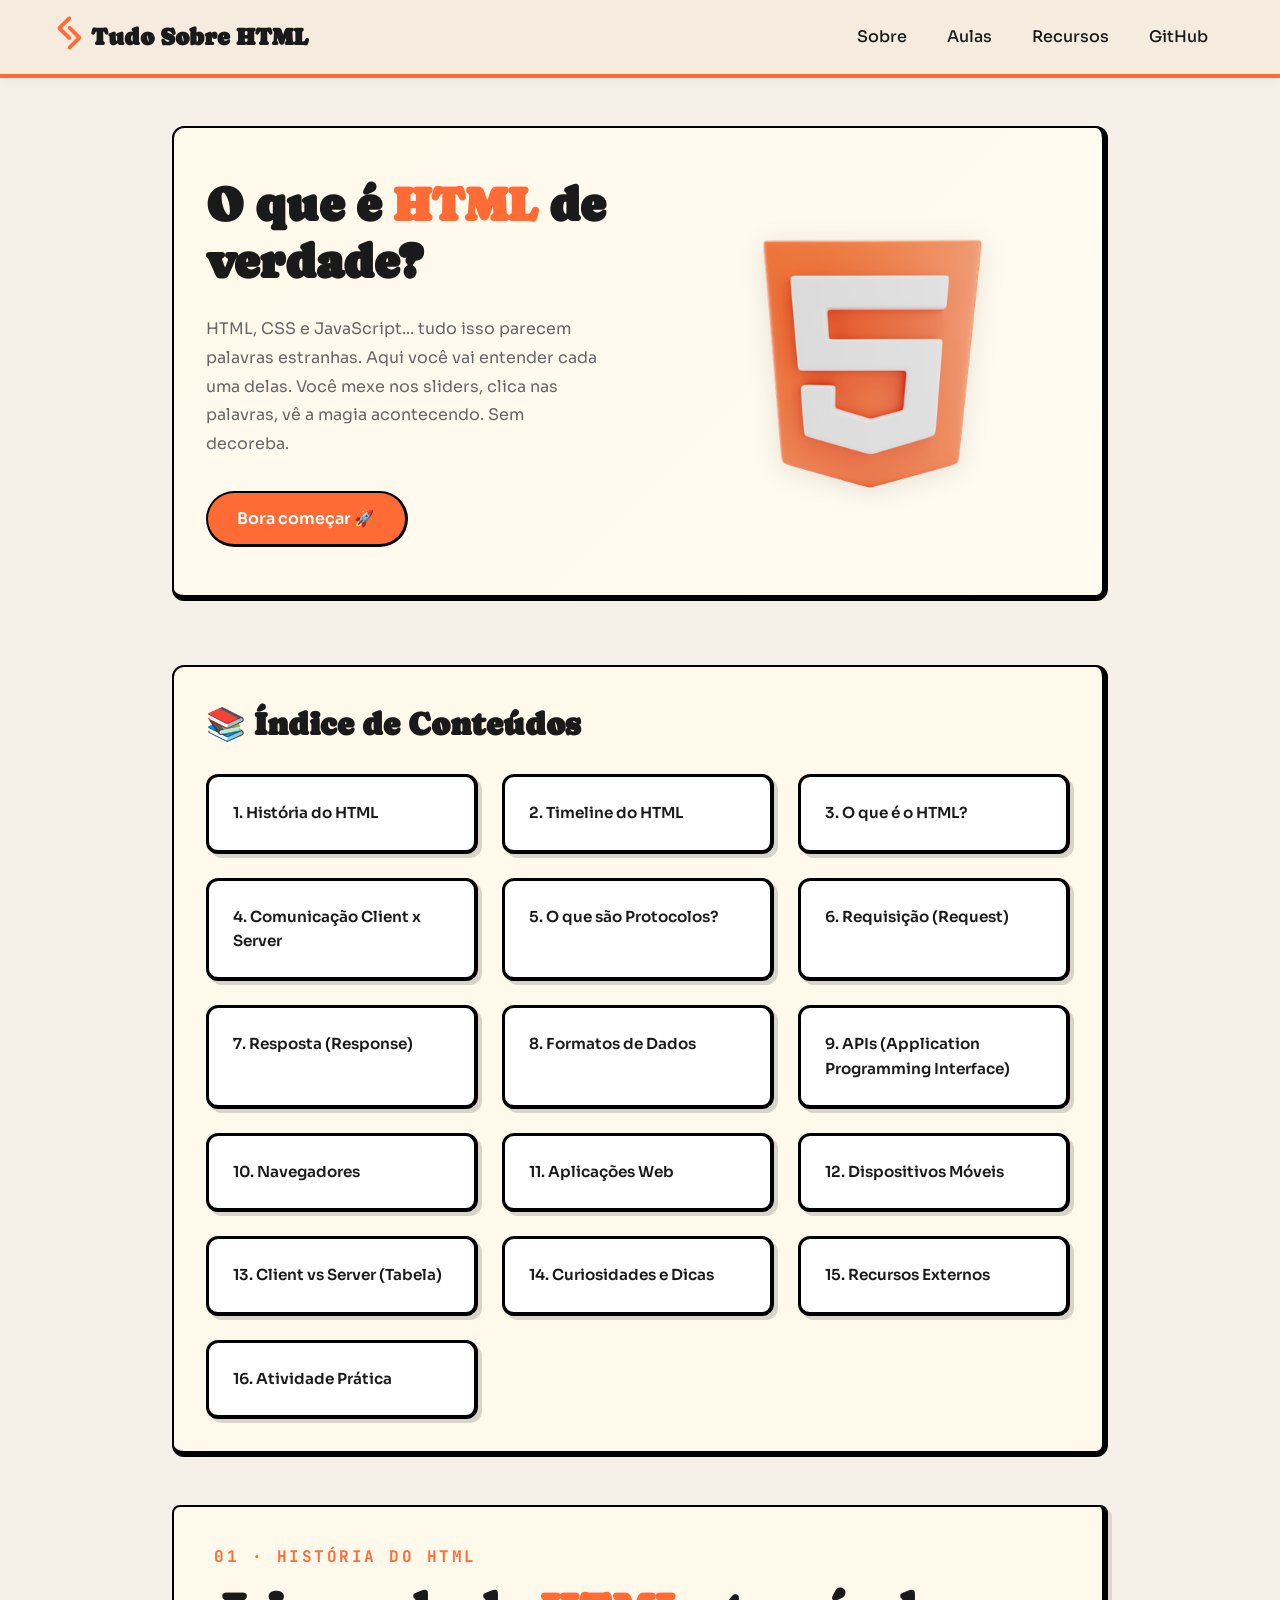
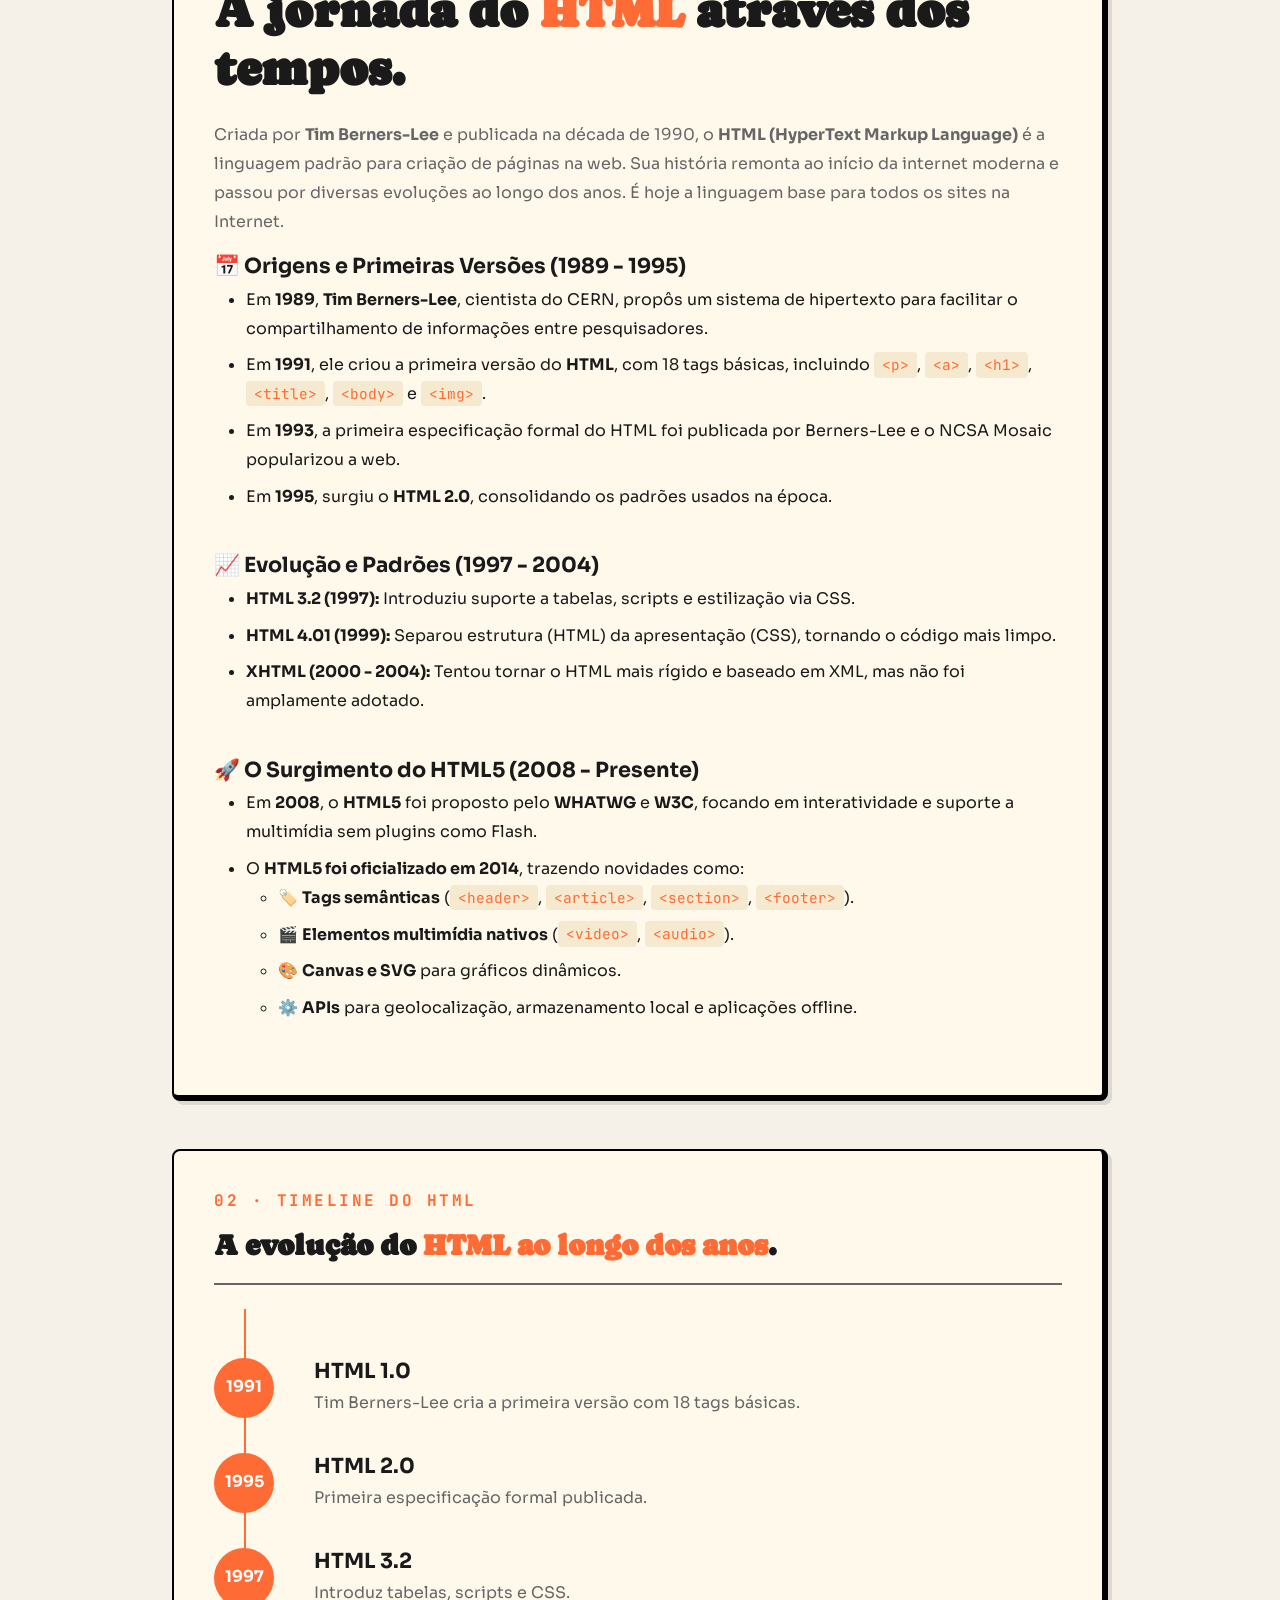
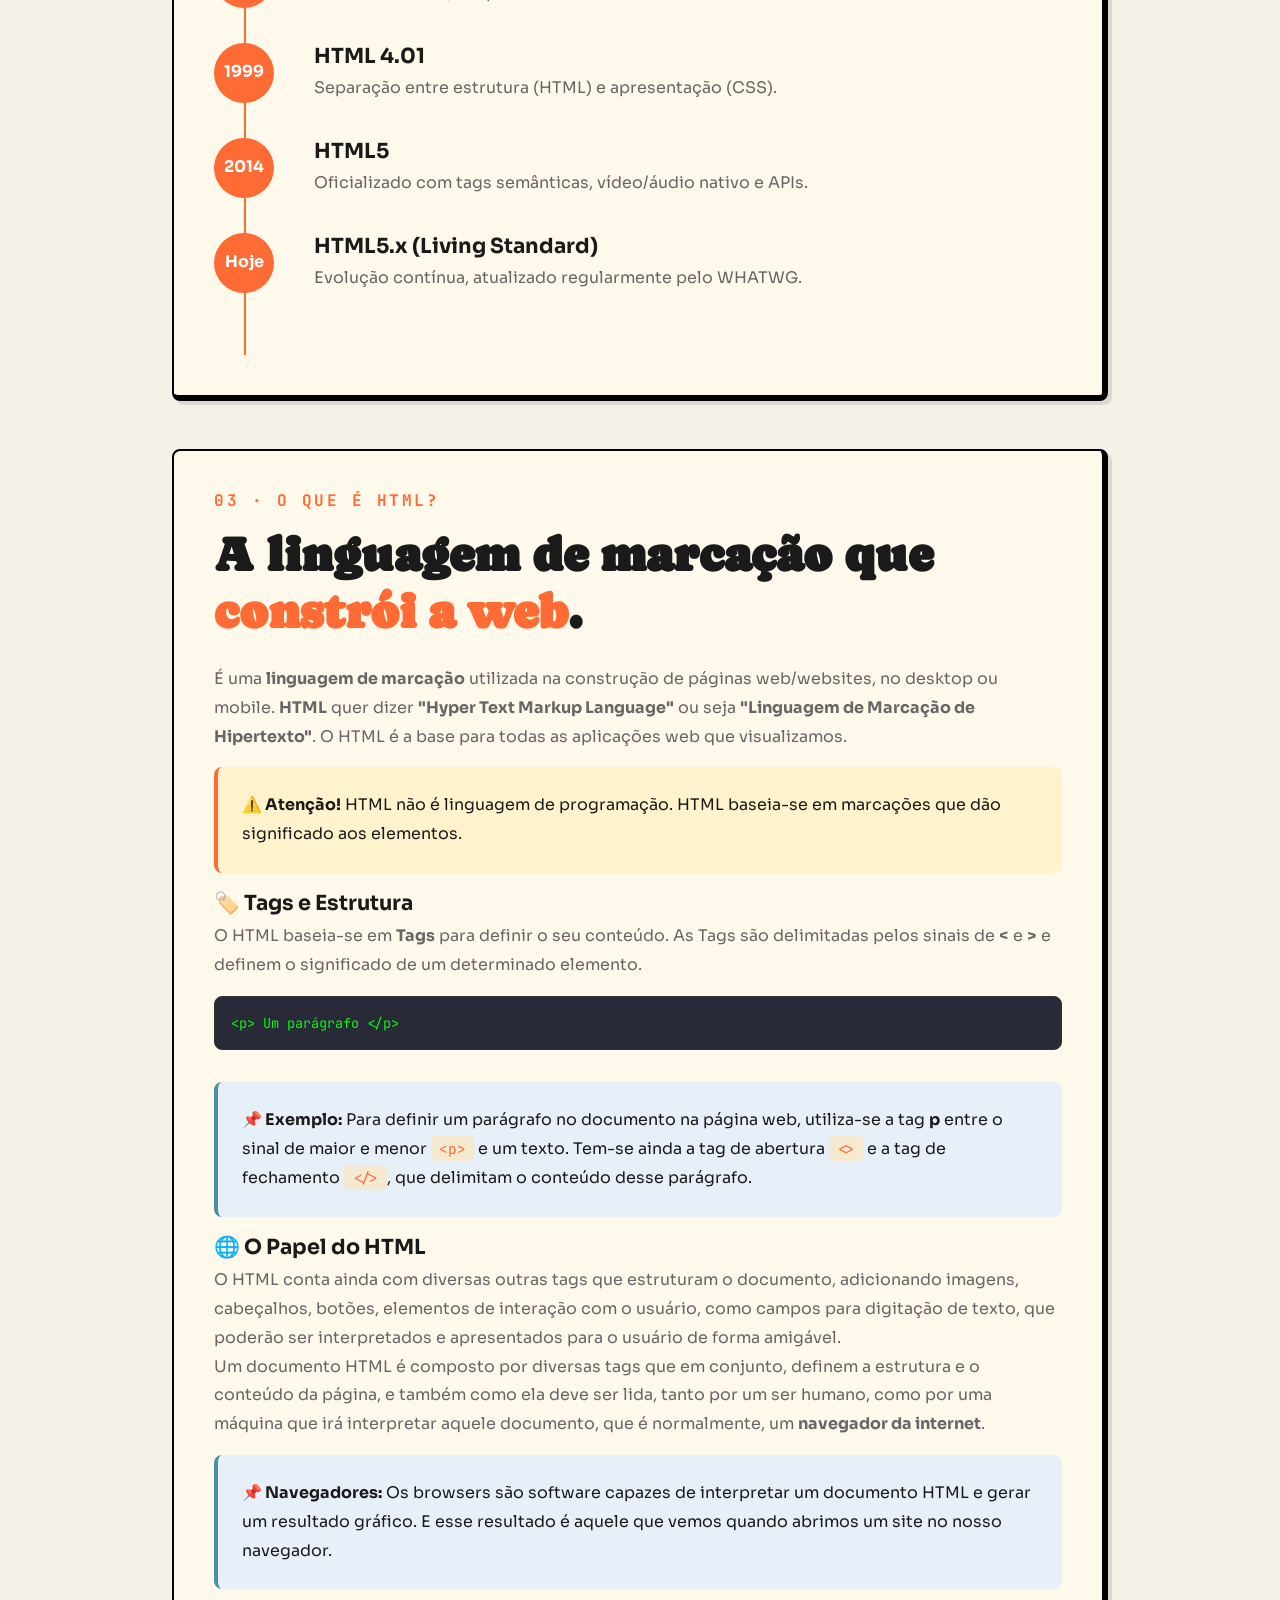
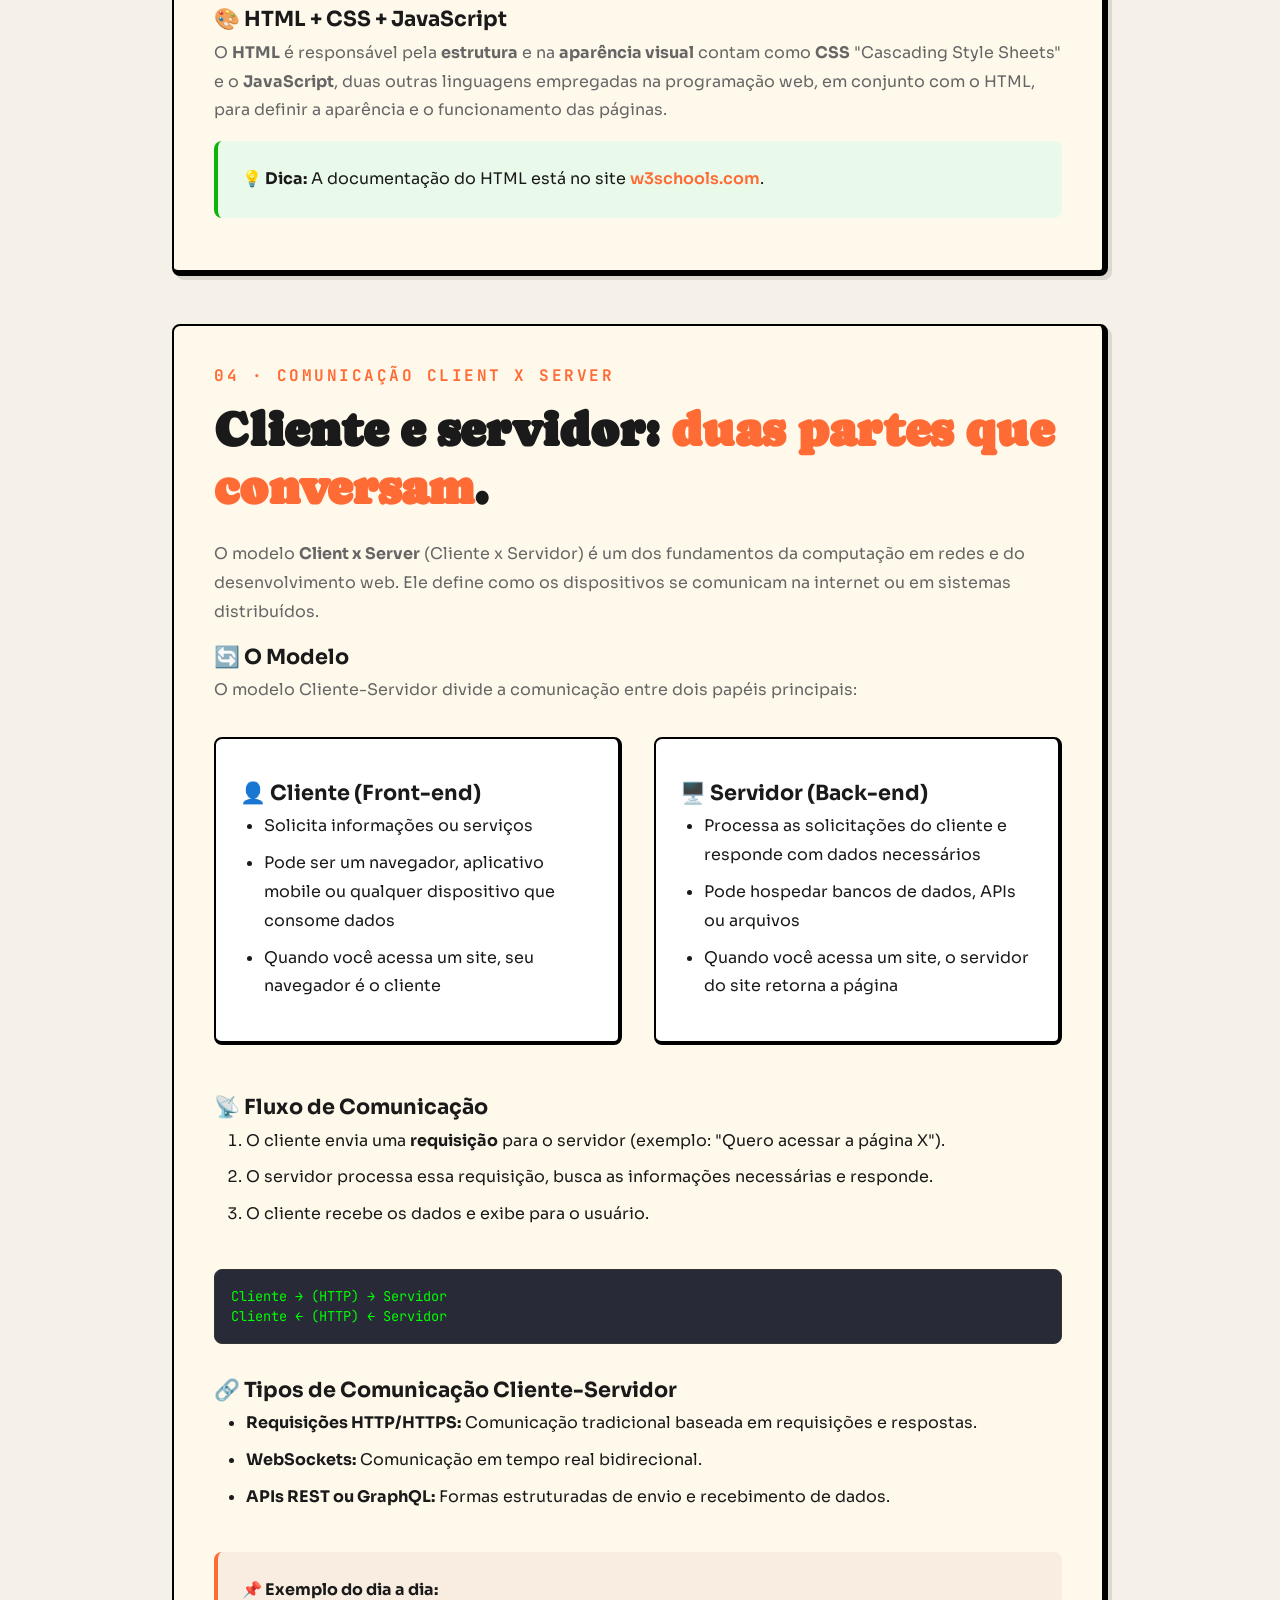
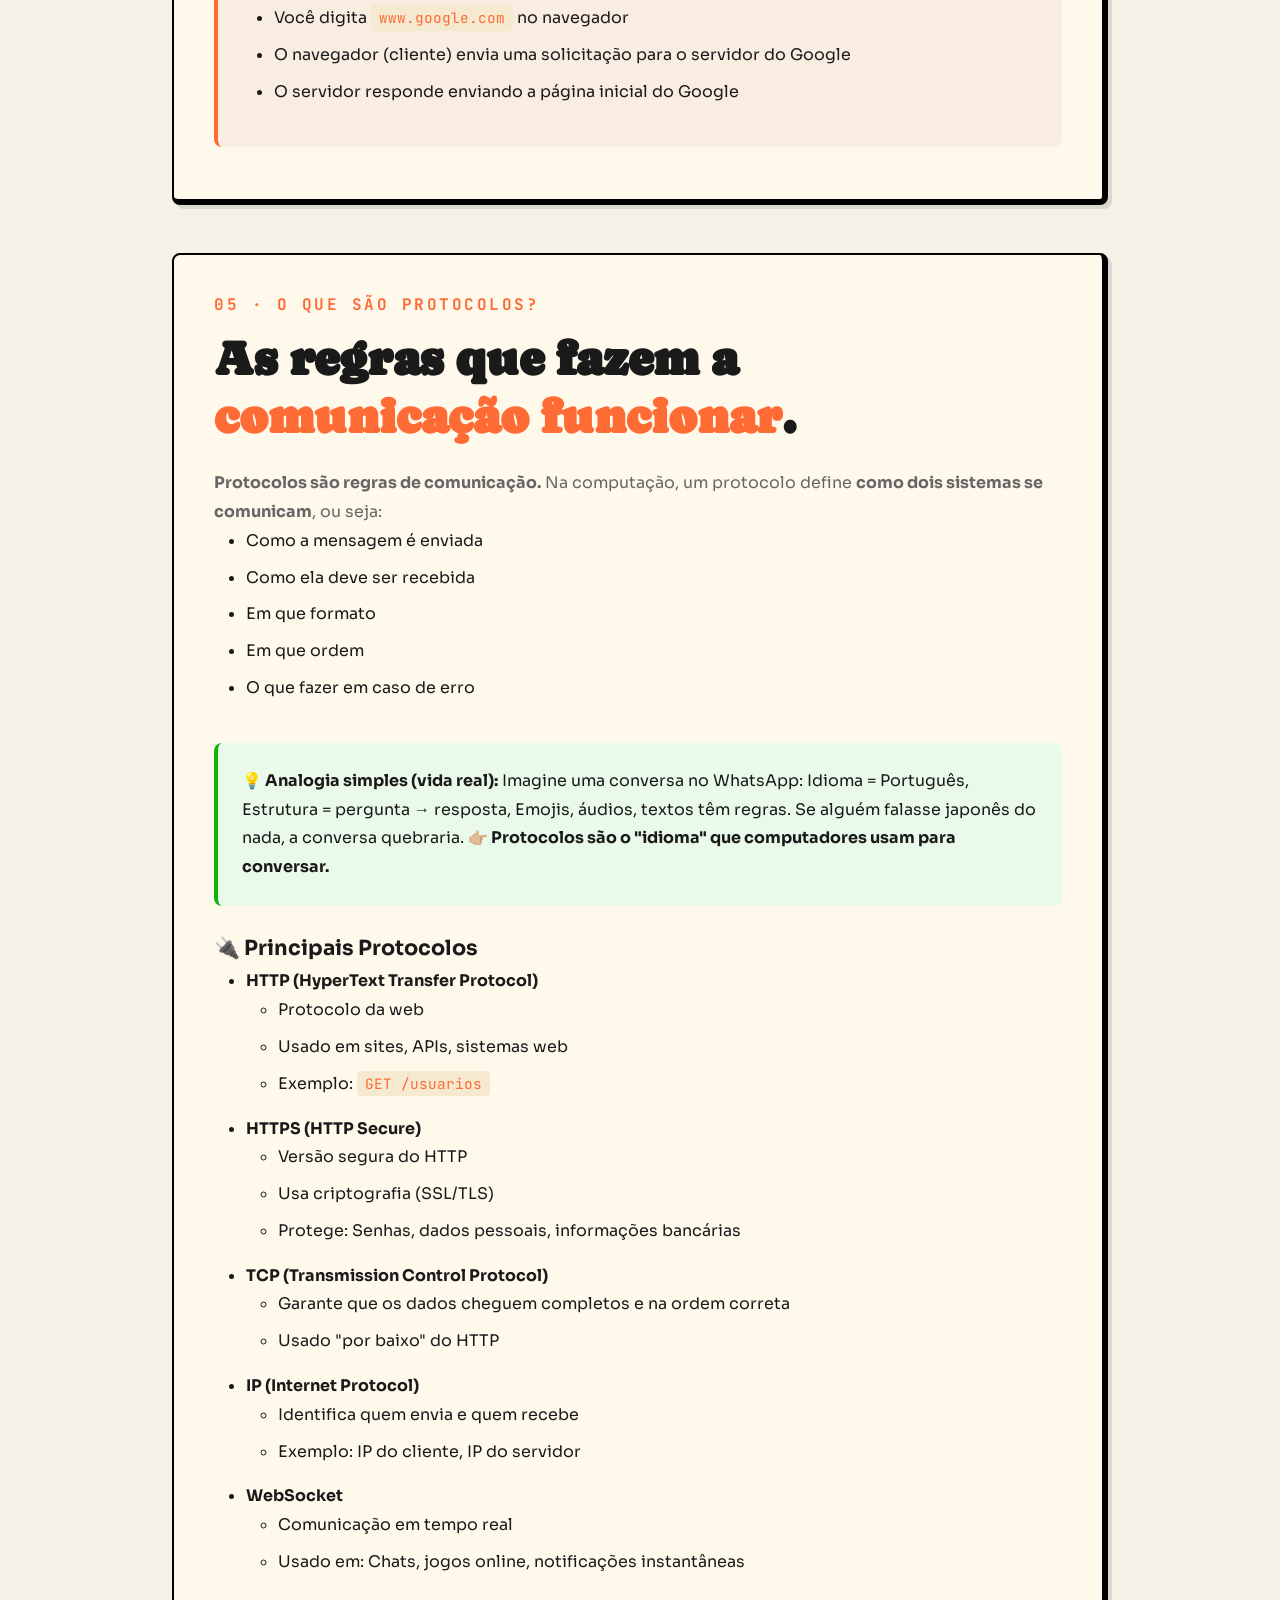
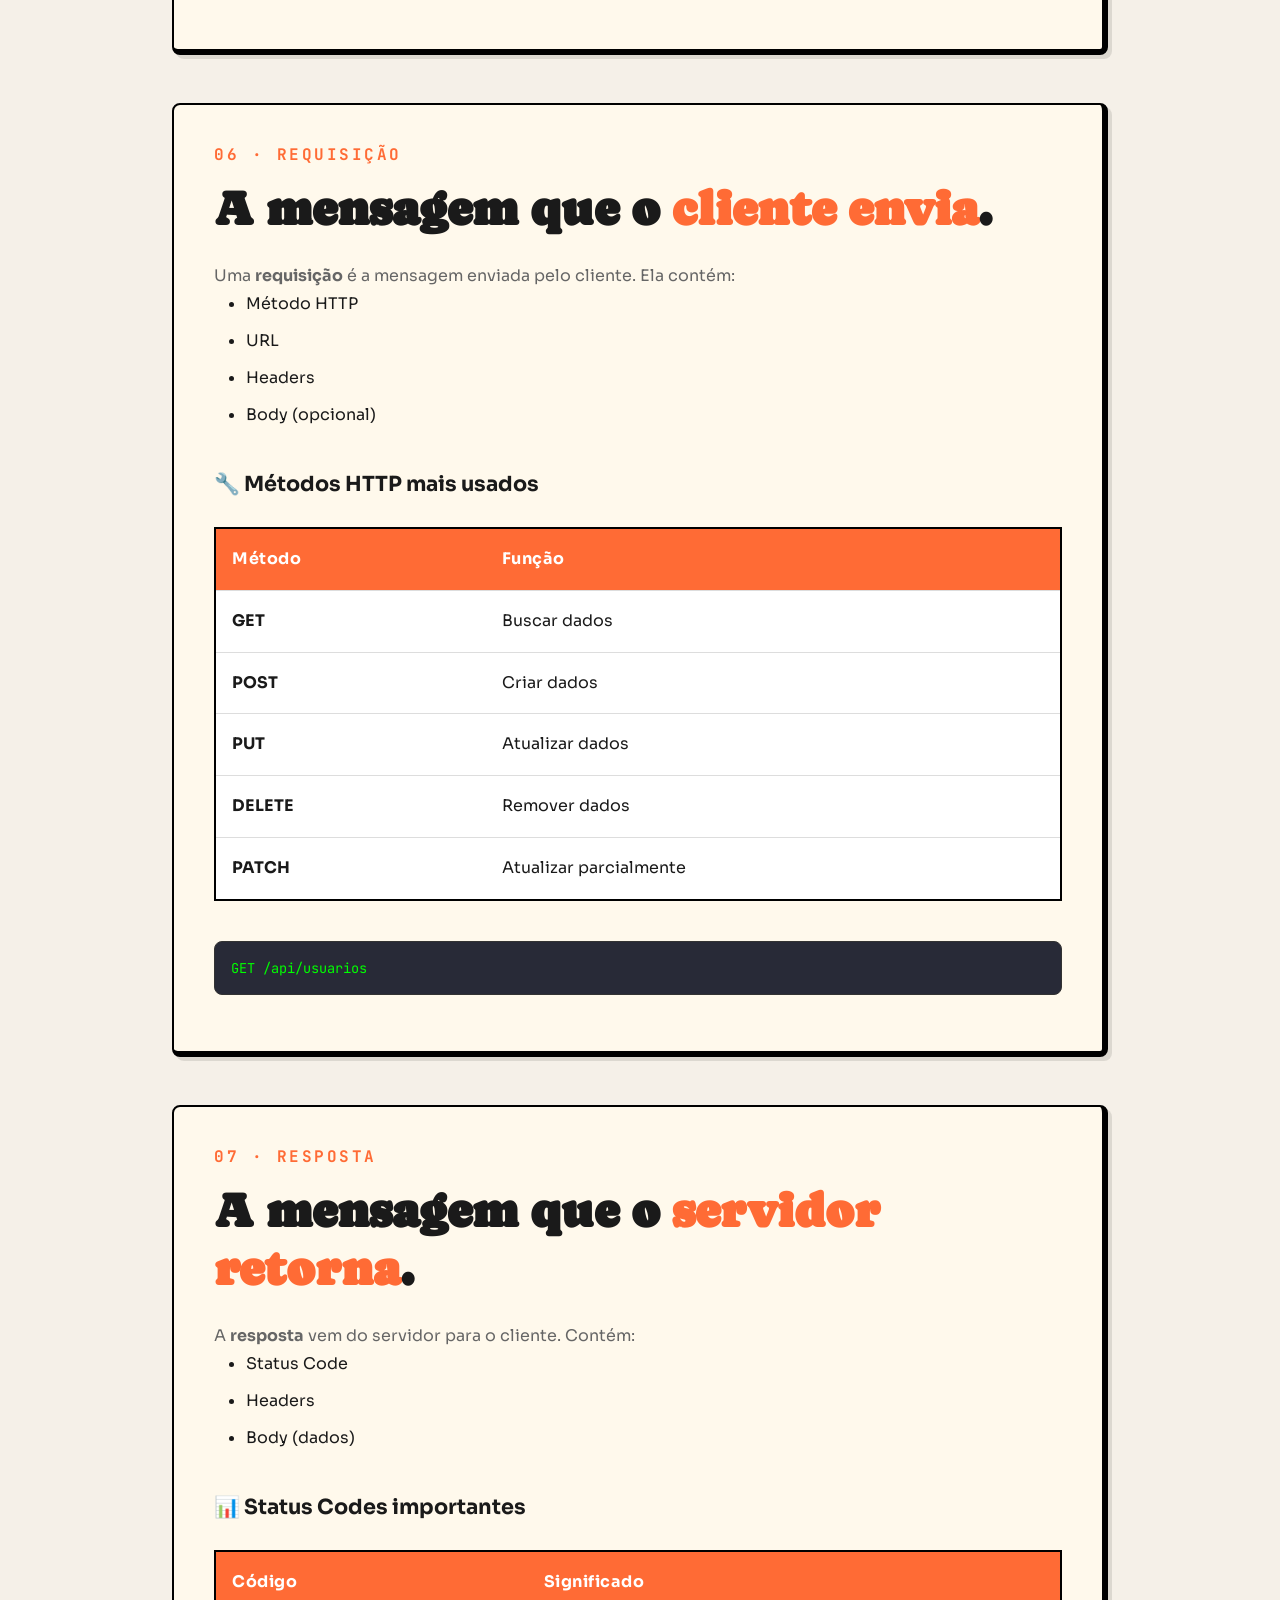
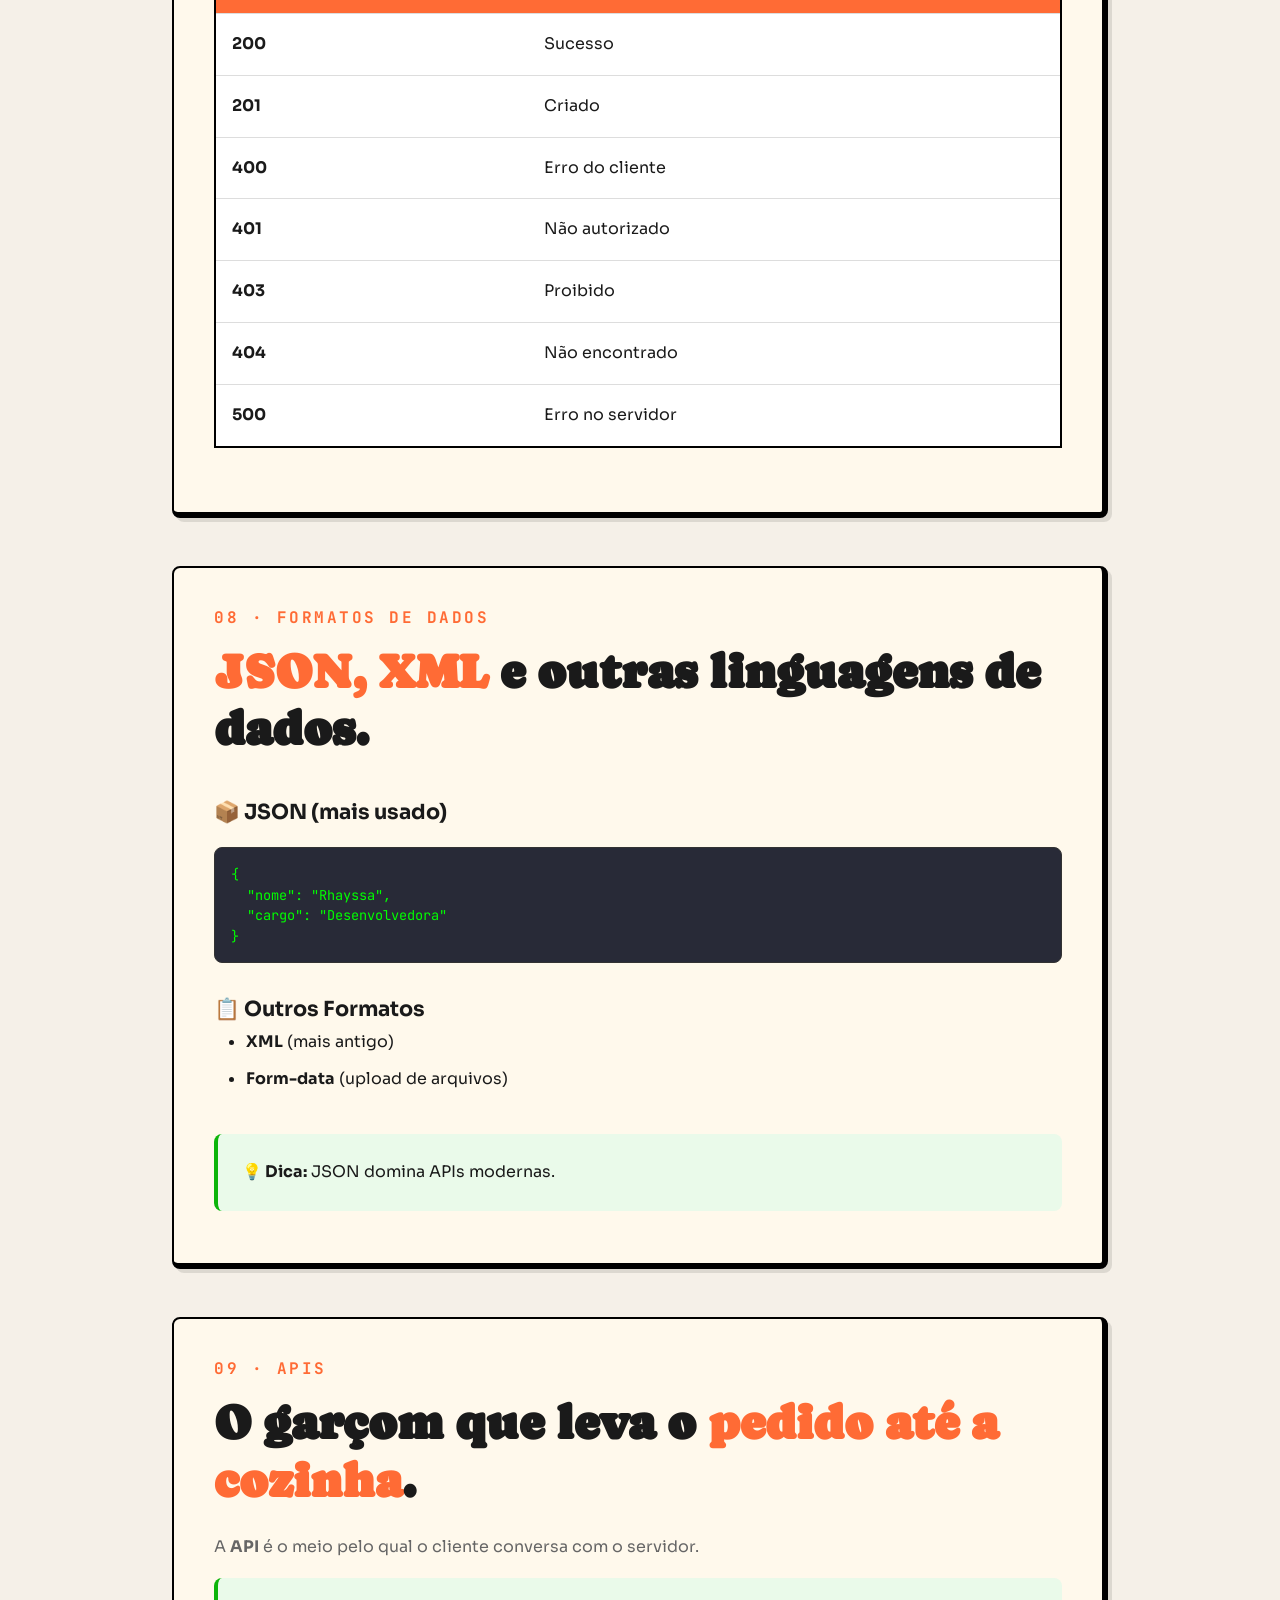
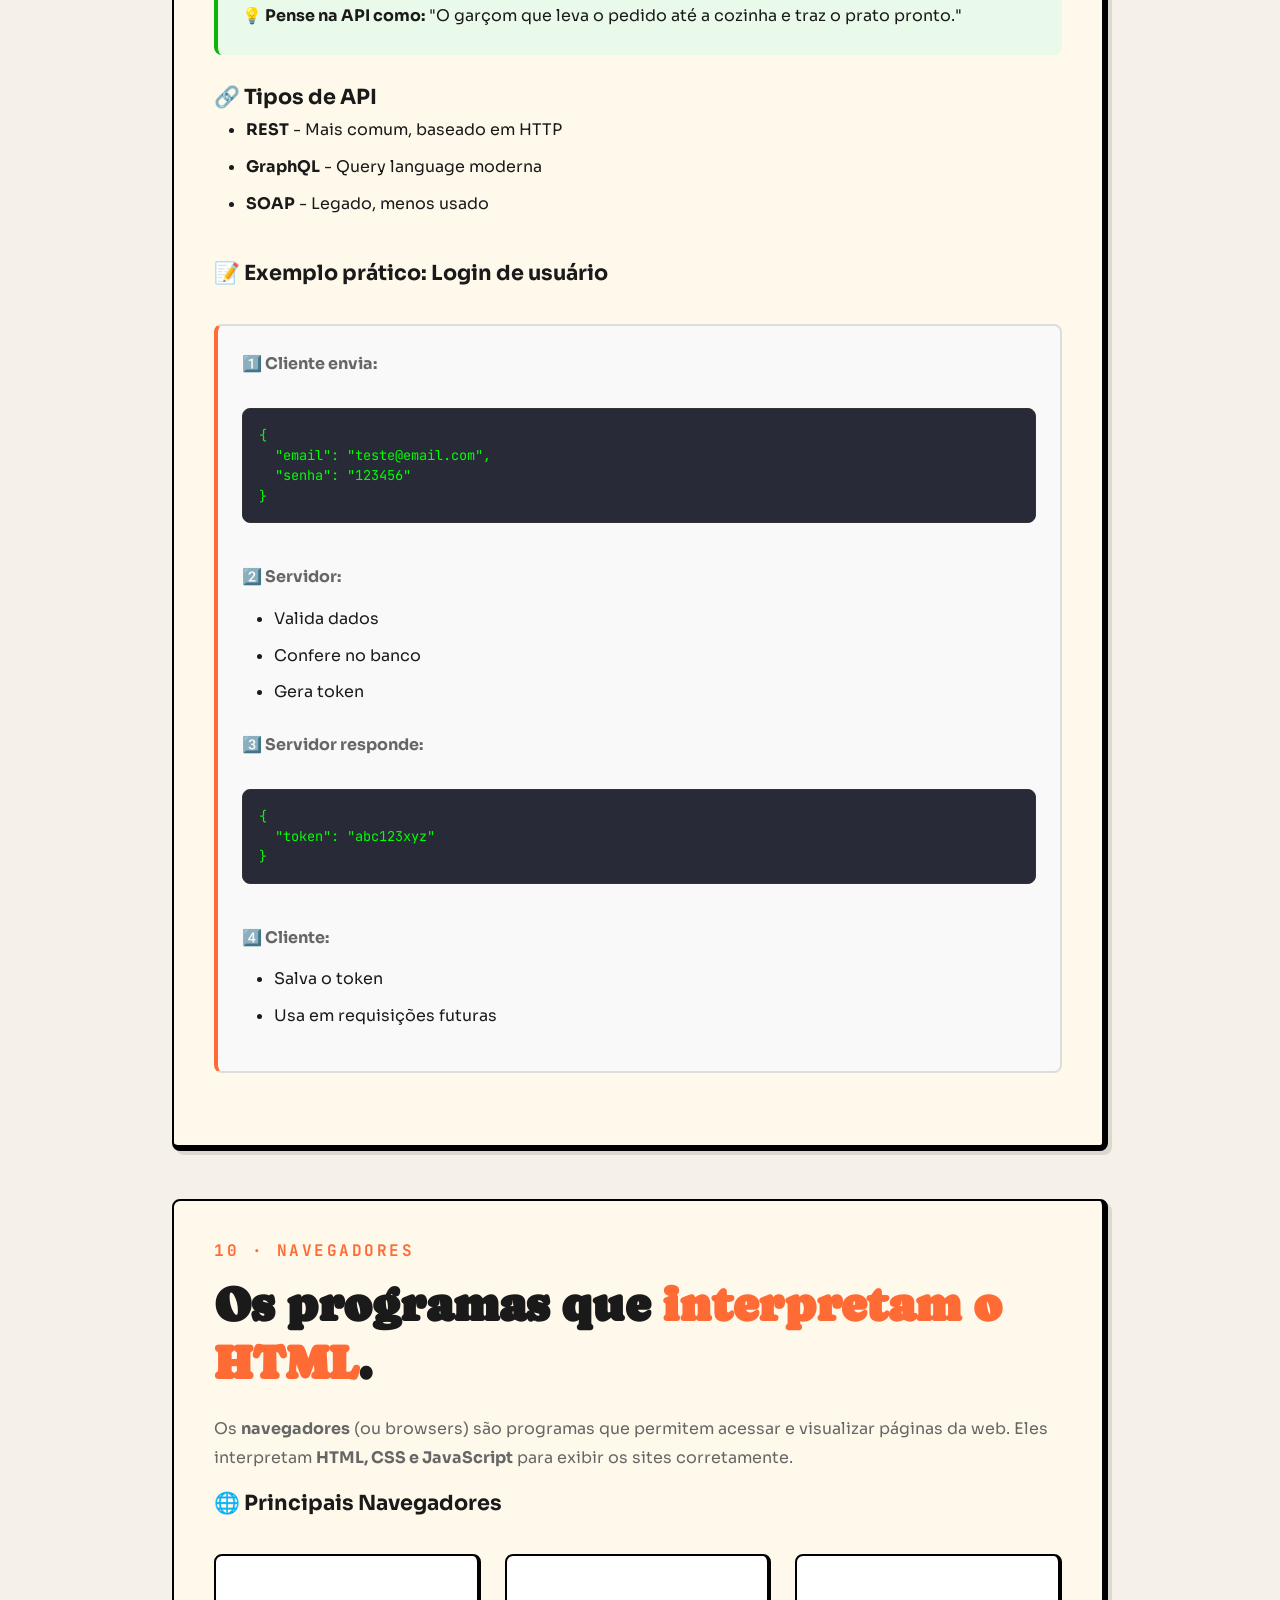
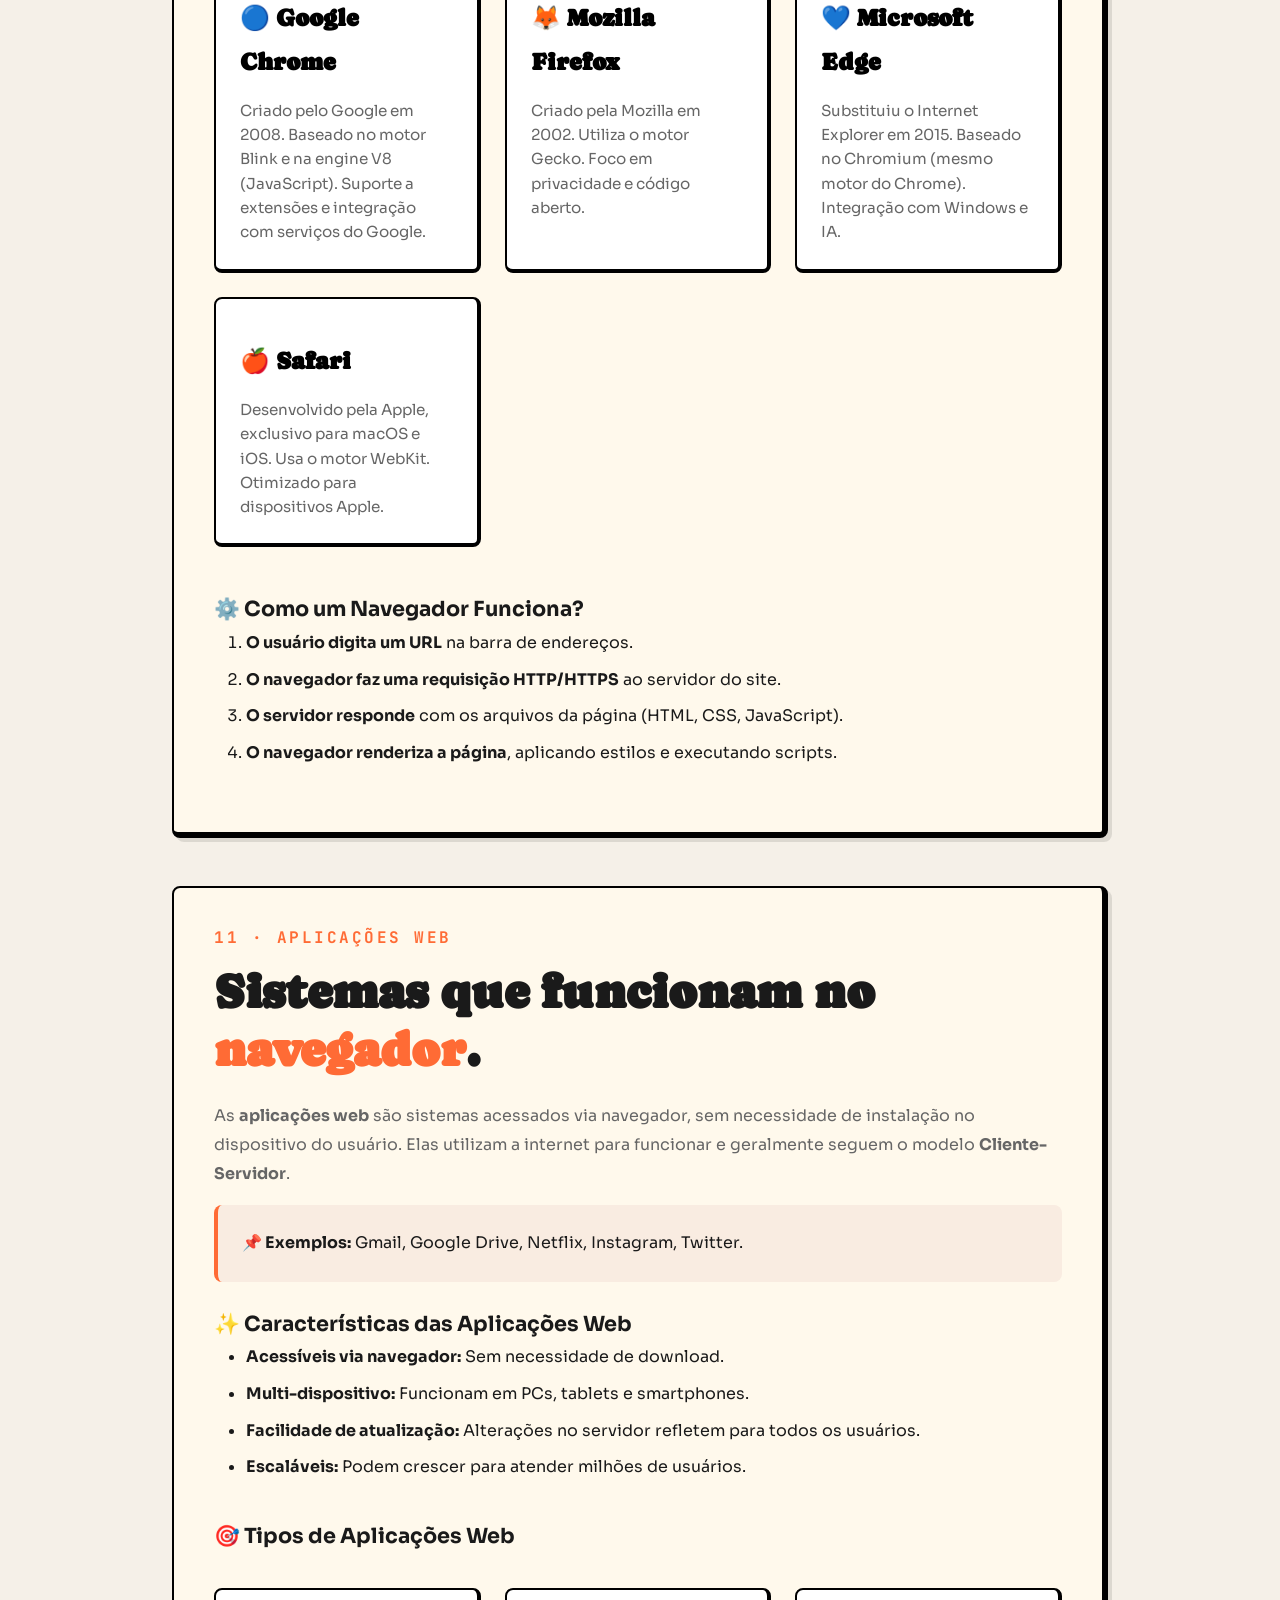
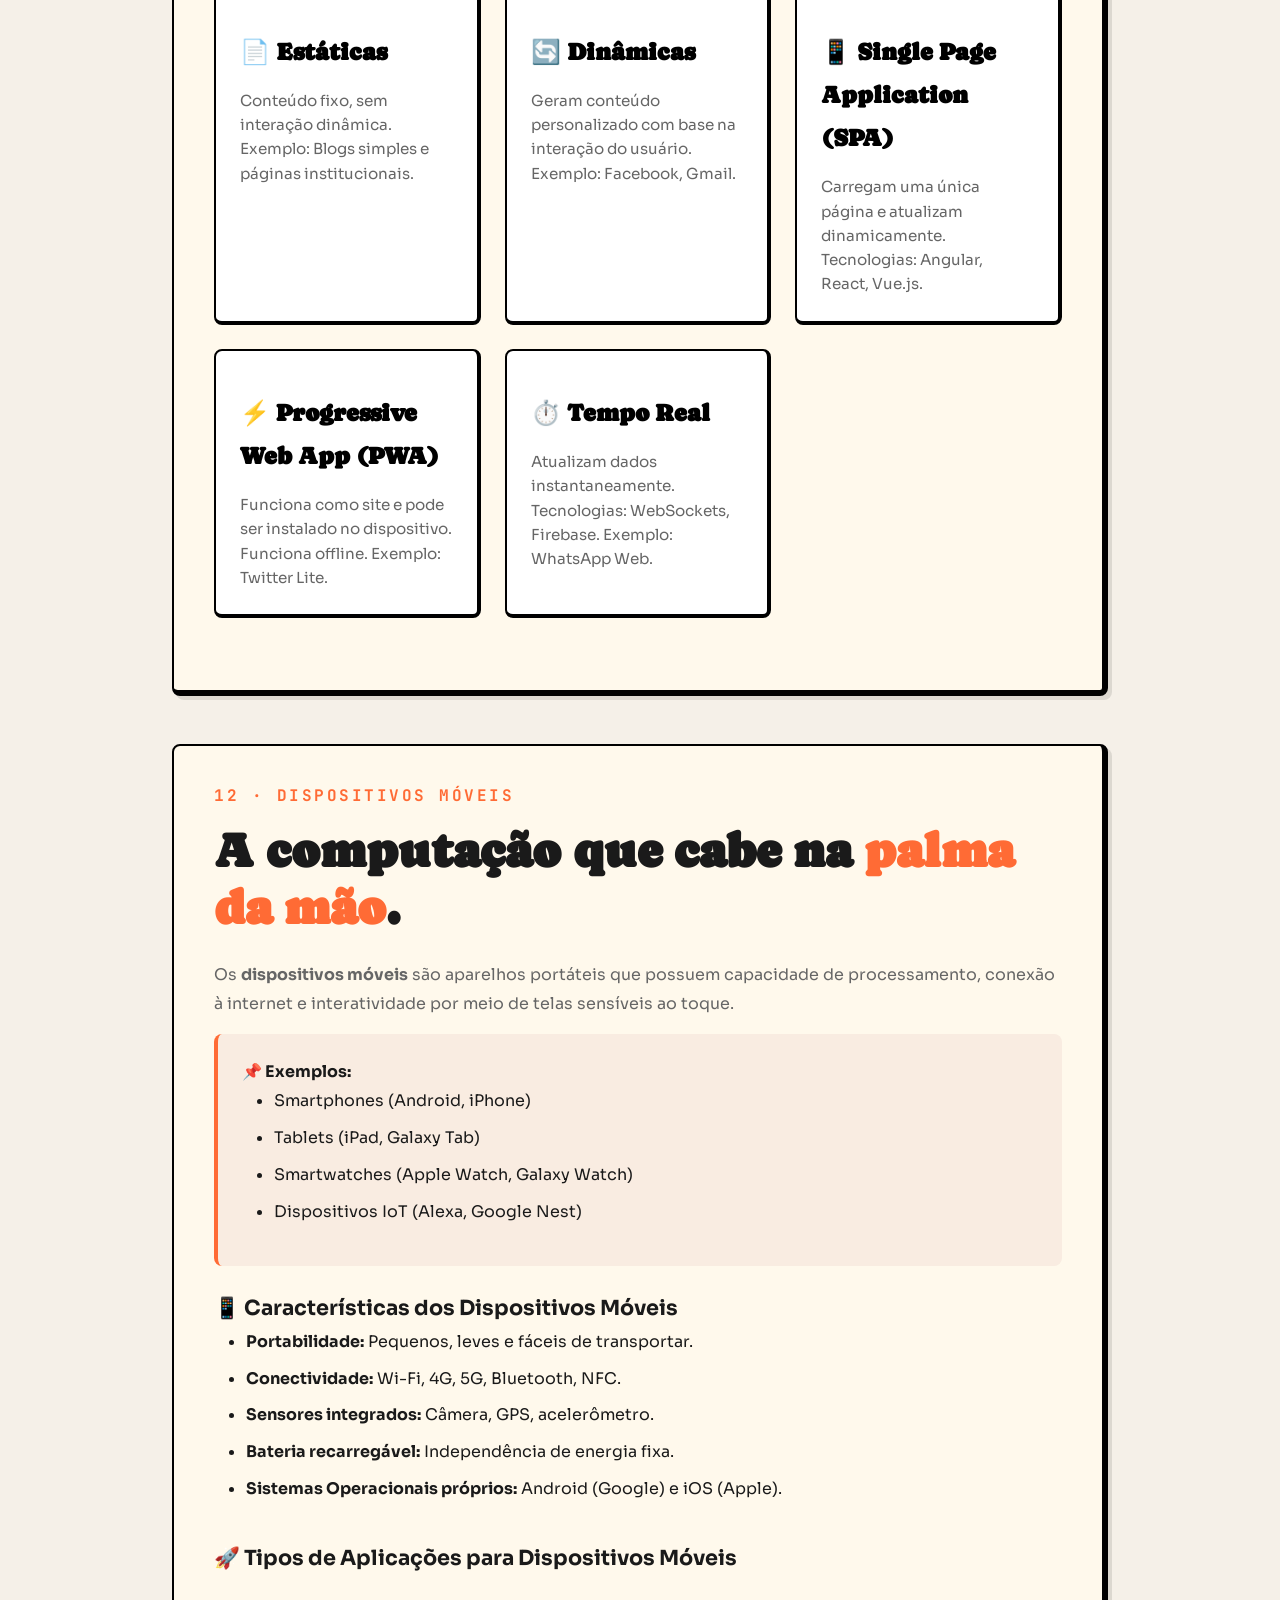
==== commit 1b47a729: "feat: reorganize section numbering for checklist and resources in HTML document" ====
--- a/aula1/index.html
+++ b/aula1/index.html
@@ -57,9 +57,8 @@
                 <a href="#mobile">12. Dispositivos Móveis</a>
                 <a href="#tabela-client-server">13. Client vs Server (Tabela)</a>
                 <a href="#curiosidades">14. Curiosidades e Dicas</a>
-                <a href="#checklist">15. Checklist Resumo</a>
-                <a href="#recursos">16. Recursos Externos</a>
-                <a href="#atividade">17. Atividade Prática</a>
+                <a href="#recursos">15. Recursos Externos</a>
+                <a href="#atividade">16. Atividade Prática</a>
             </nav>
         </section>
 
@@ -694,64 +693,9 @@
             </div>
         </section>
 
-        <!-- SEÇÃO 15: CHECKLIST RESUMO -->
-        <section class="content-section" id="checklist">
-            <span class="section-label">15 · CHECKLIST RESUMO</span>
-            <h1>Pontos-chave para <span class="highlight">revisar</span> desta aula.</h1>
-            
-            <div class="content-block">
-                <div class="checklist">
-                    <label class="checklist-item">
-                        <input type="checkbox">
-                        <span>HTML foi criado por Tim Berners-Lee em 1991</span>
-                    </label>
-                    <label class="checklist-item">
-                        <input type="checkbox">
-                        <span>HTML é uma linguagem de marcação, não de programação</span>
-                    </label>
-                    <label class="checklist-item">
-                        <input type="checkbox">
-                        <span>Entendo o modelo Cliente-Servidor</span>
-                    </label>
-                    <label class="checklist-item">
-                        <input type="checkbox">
-                        <span>Conheço os principais protocolos (HTTP, HTTPS, TCP/IP)</span>
-                    </label>
-                    <label class="checklist-item">
-                        <input type="checkbox">
-                        <span>Sei a diferença entre requisição e resposta</span>
-                    </label>
-                    <label class="checklist-item">
-                        <input type="checkbox">
-                        <span>Entendo os formatos de dados (JSON, XML)</span>
-                    </label>
-                    <label class="checklist-item">
-                        <input type="checkbox">
-                        <span>Conheço as principais APIs e seu propósito</span>
-                    </label>
-                    <label class="checklist-item">
-                        <input type="checkbox">
-                        <span>Sei quais são os principais navegadores</span>
-                    </label>
-                    <label class="checklist-item">
-                        <input type="checkbox">
-                        <span>Entendo as diferenças entre aplicações web (static, dynamic, SPA)</span>
-                    </label>
-                    <label class="checklist-item">
-                        <input type="checkbox">
-                        <span>Conheço as características de dispositivos móveis</span>
-                    </label>
-                    <label class="checklist-item">
-                        <input type="checkbox">
-                        <span>HTML5 é o padrão atual e evolui continuamente</span>
-                    </label>
-                </div>
-            </div>
-        </section>
-
-        <!-- SEÇÃO 16: RECURSOS EXTERNOS -->
+        <!-- SEÇÃO 15: RECURSOS EXTERNOS -->
         <section class="content-section" id="recursos">
-            <span class="section-label">16 · RECURSOS EXTERNOS</span>
+            <span class="section-label">15 · RECURSOS EXTERNOS</span>
             <h1>Documentação e ferramentas <span class="highlight">úteis</span> para estudar HTML.</h1>
             
             <div class="content-block">
@@ -778,9 +722,9 @@
             </div>
         </section>
 
-        <!-- SEÇÃO 17: ATIVIDADE PRÁTICA -->
+        <!-- SEÇÃO 16: ATIVIDADE PRÁTICA -->
         <section class="content-section" id="atividade">
-            <span class="section-label">17 · ATIVIDADE PRÁTICA</span>
+            <span class="section-label">16 · ATIVIDADE PRÁTICA</span>
             <h1>Hora de <span class="highlight">colocar a mão na massa</span>!</h1>
             
             <div class="content-block">
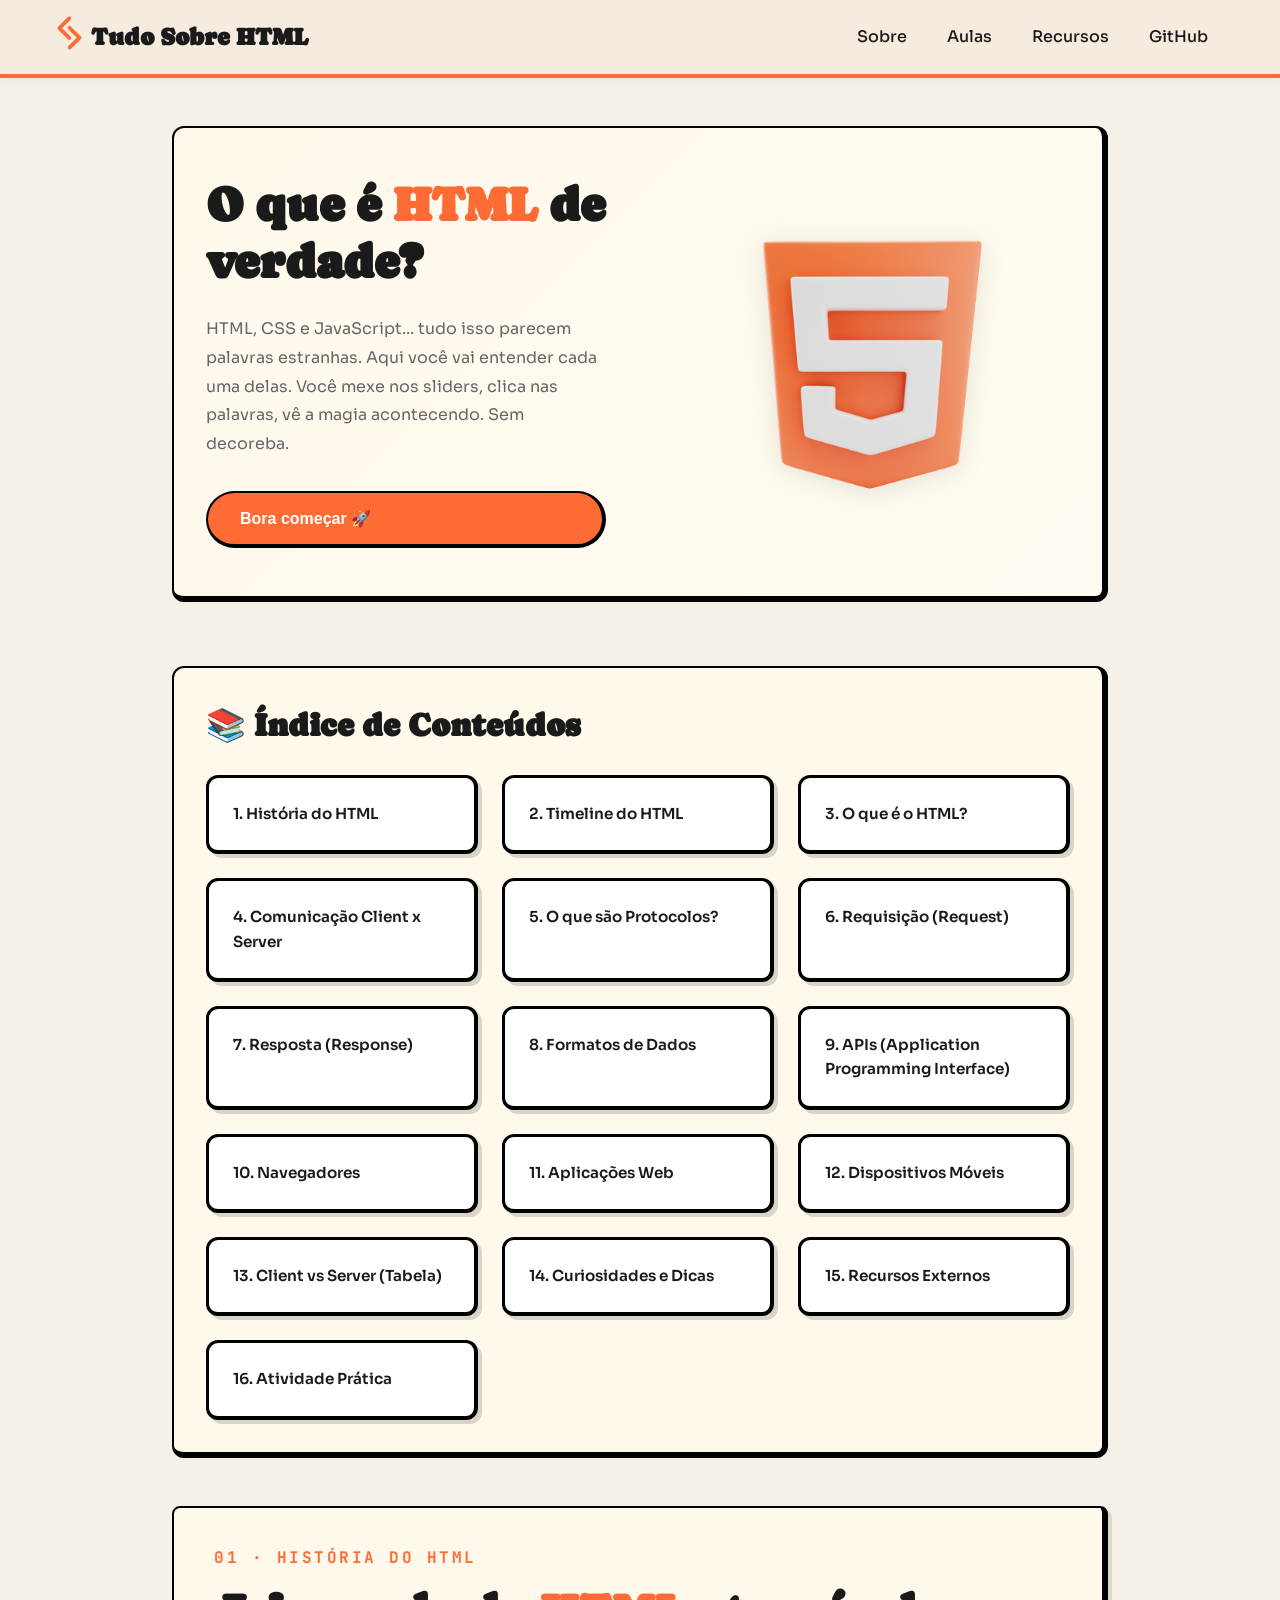
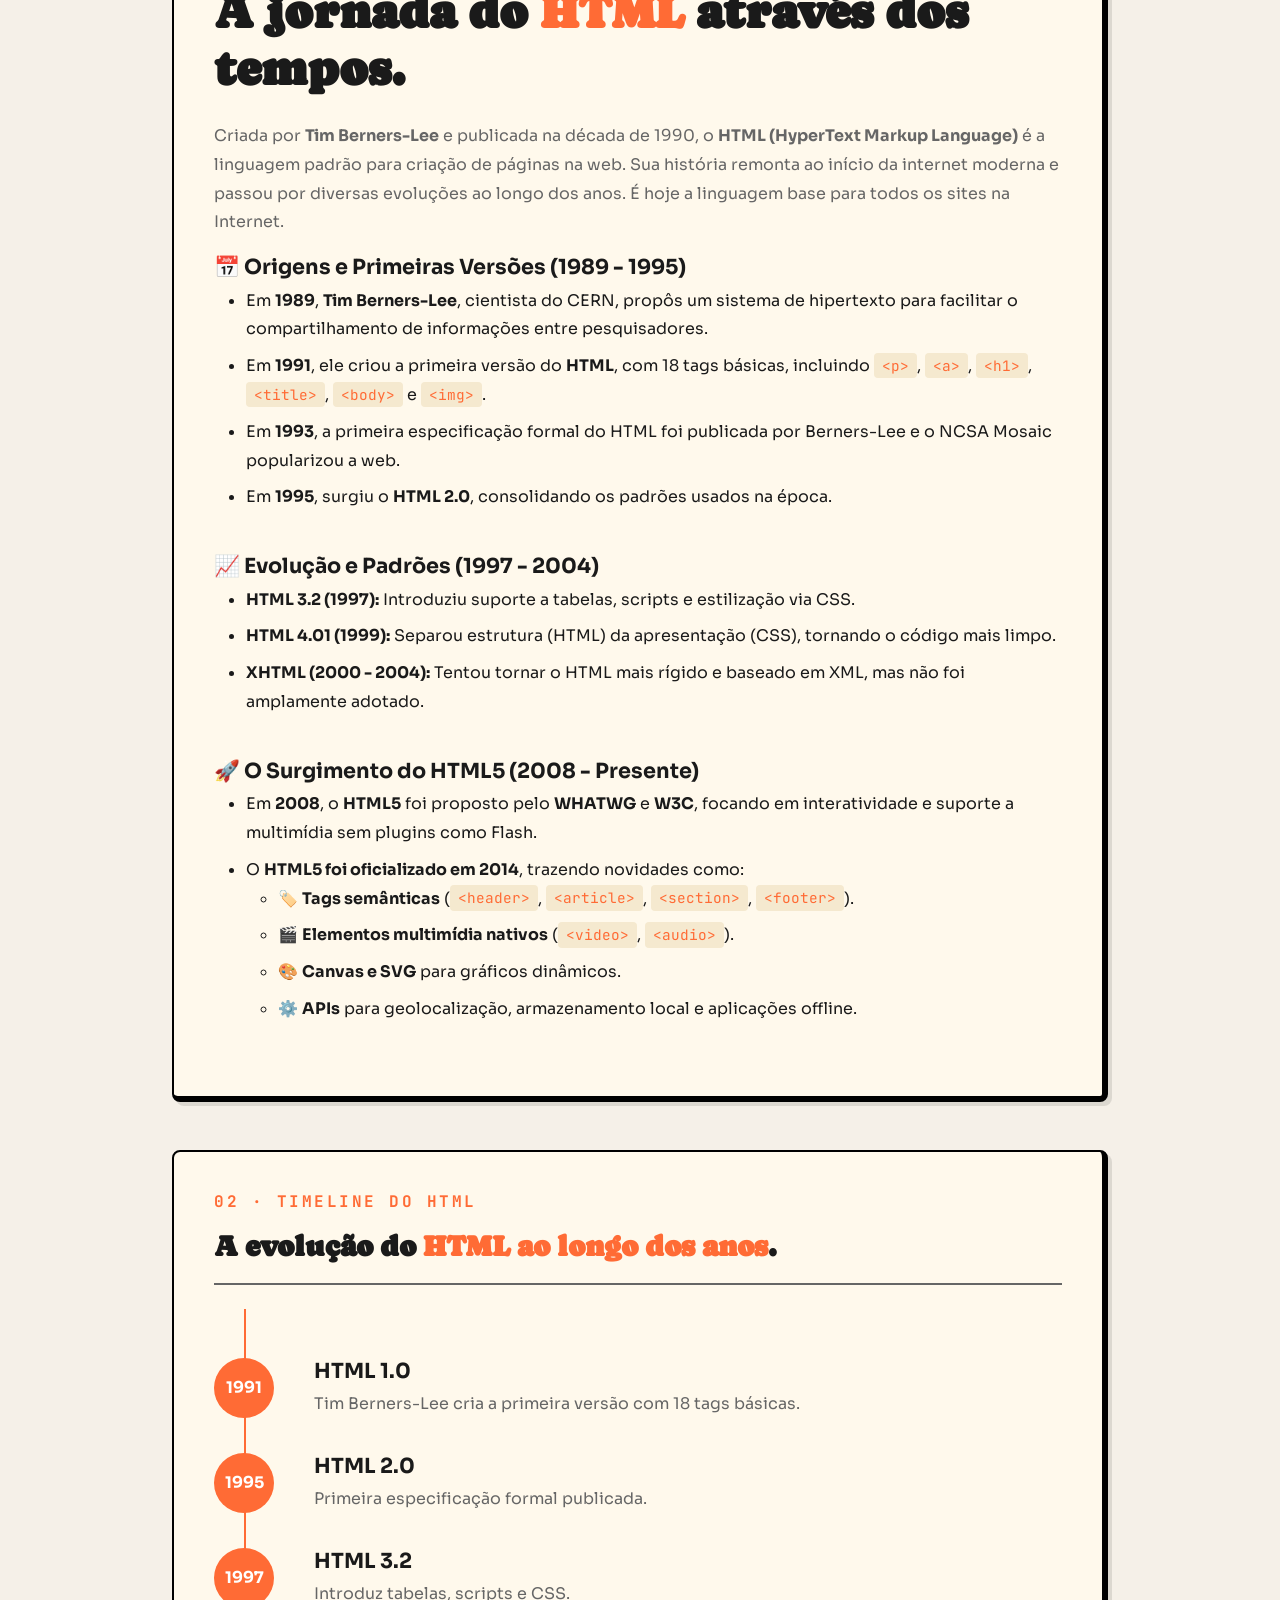
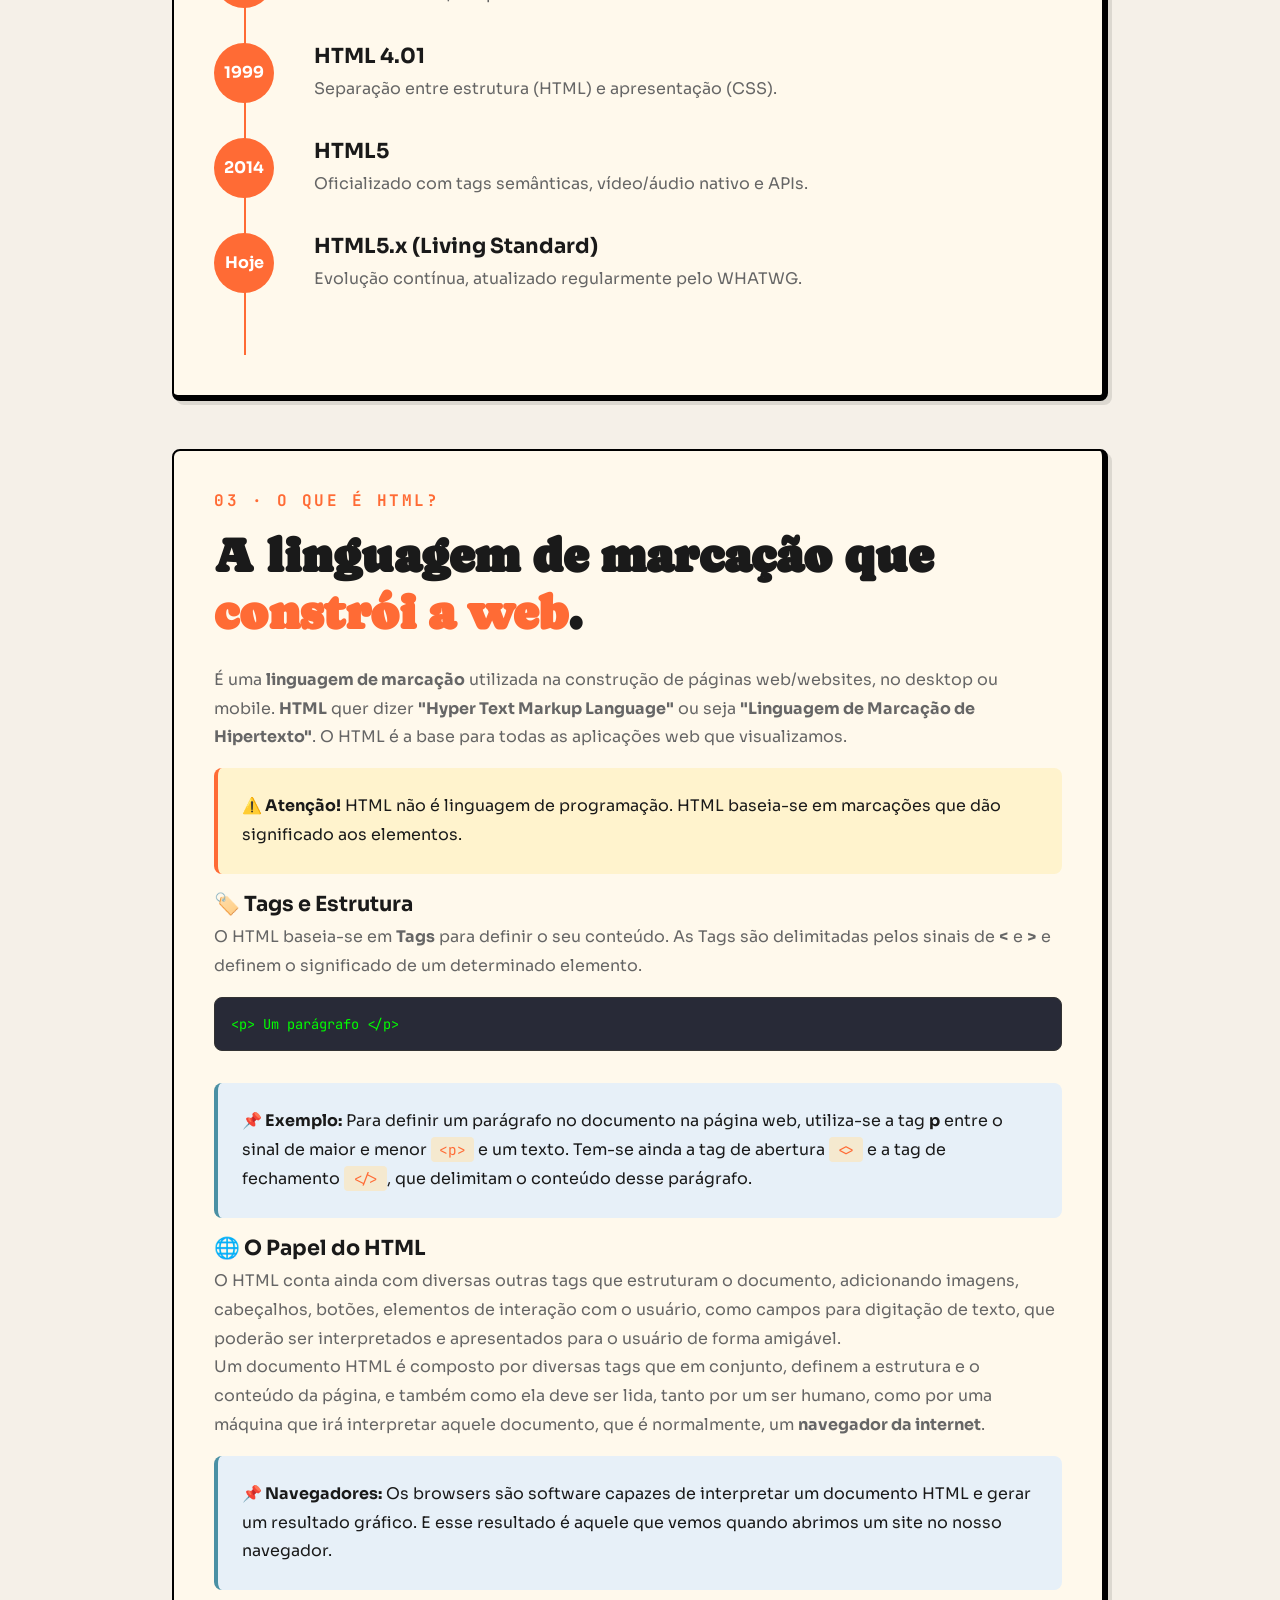
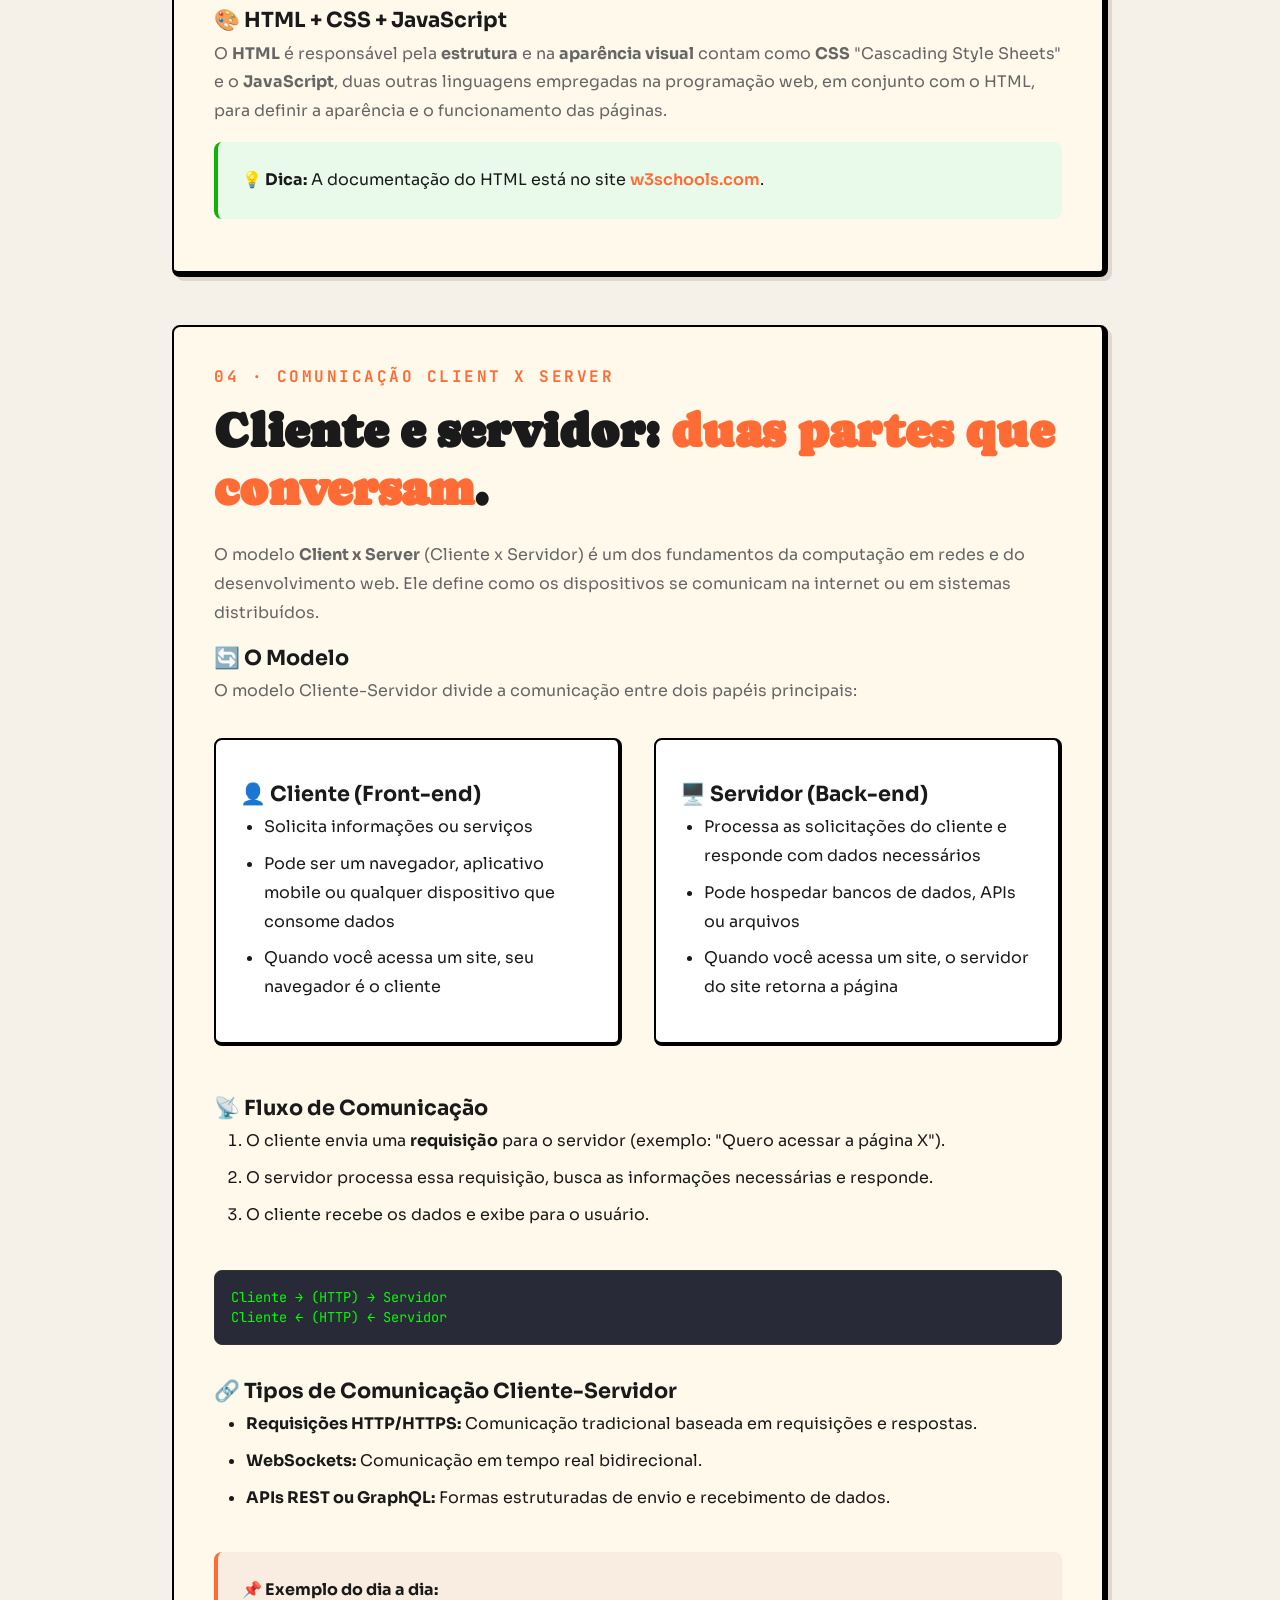
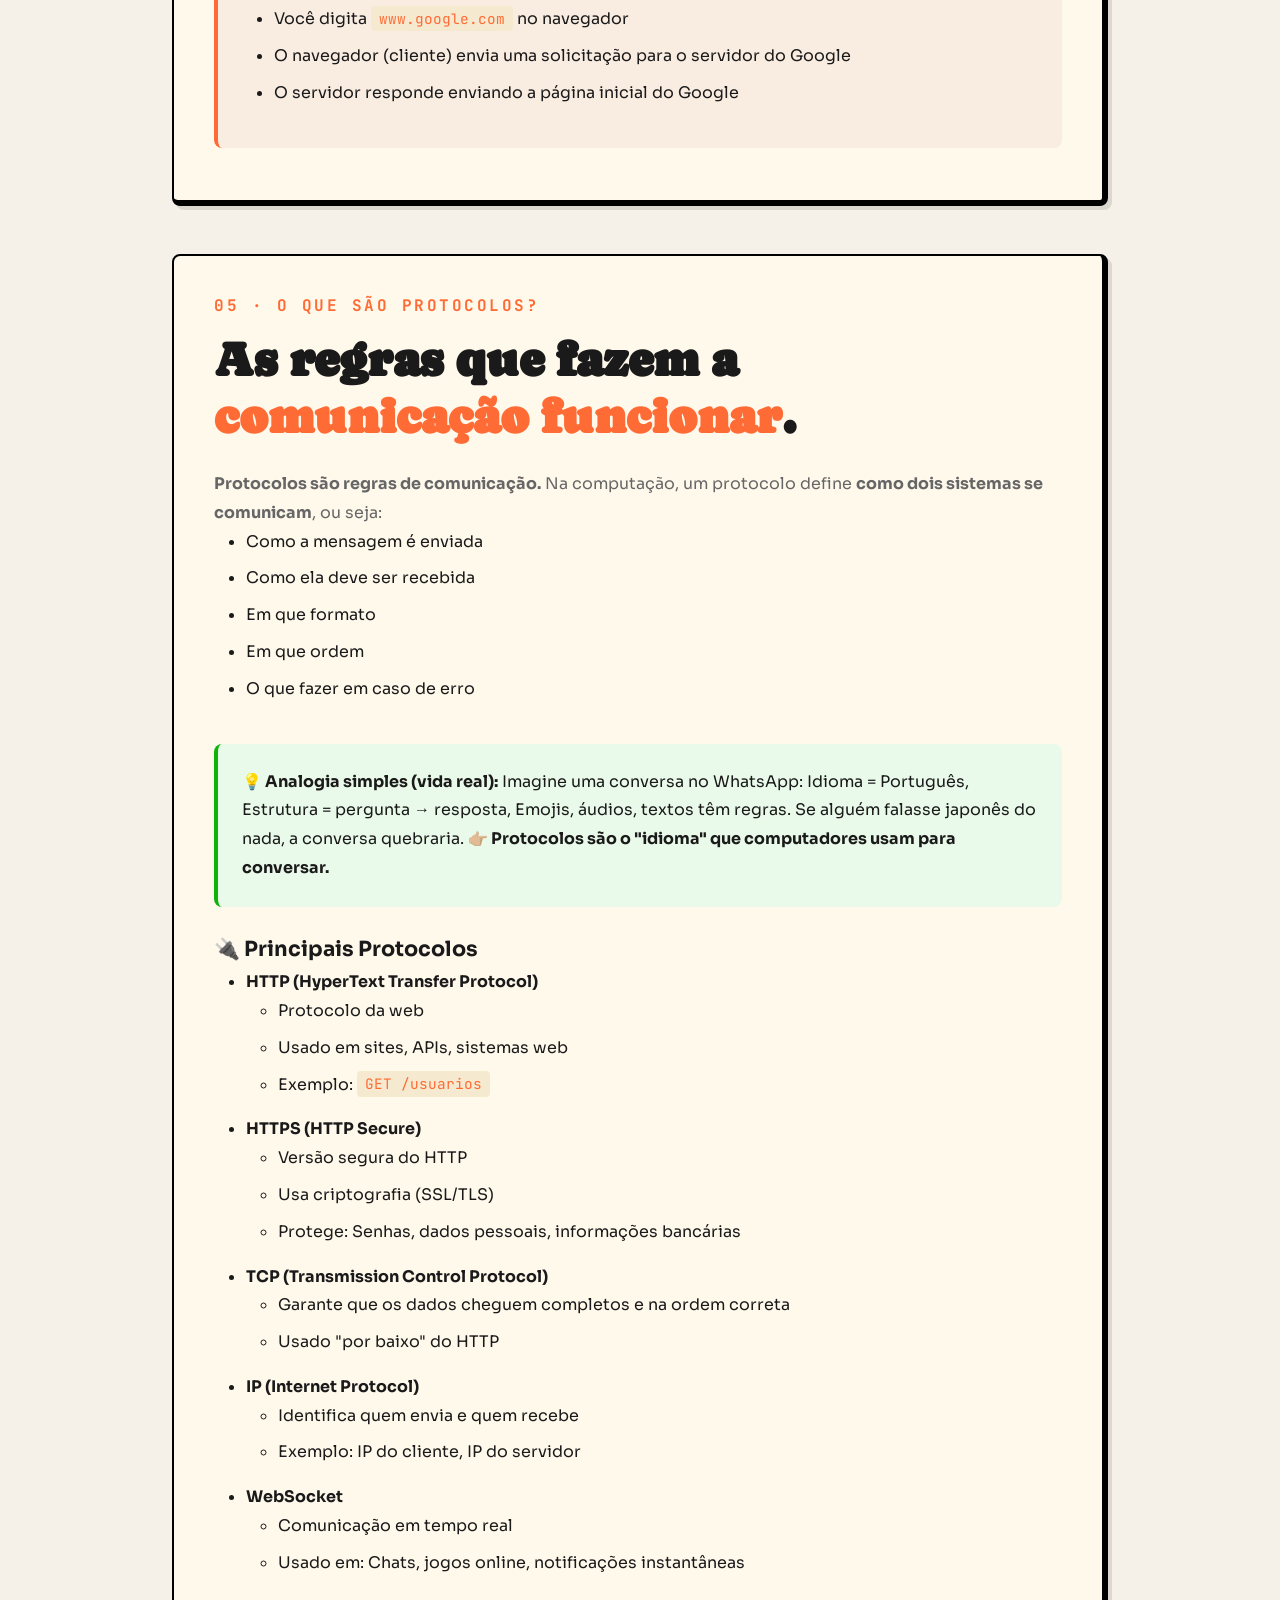
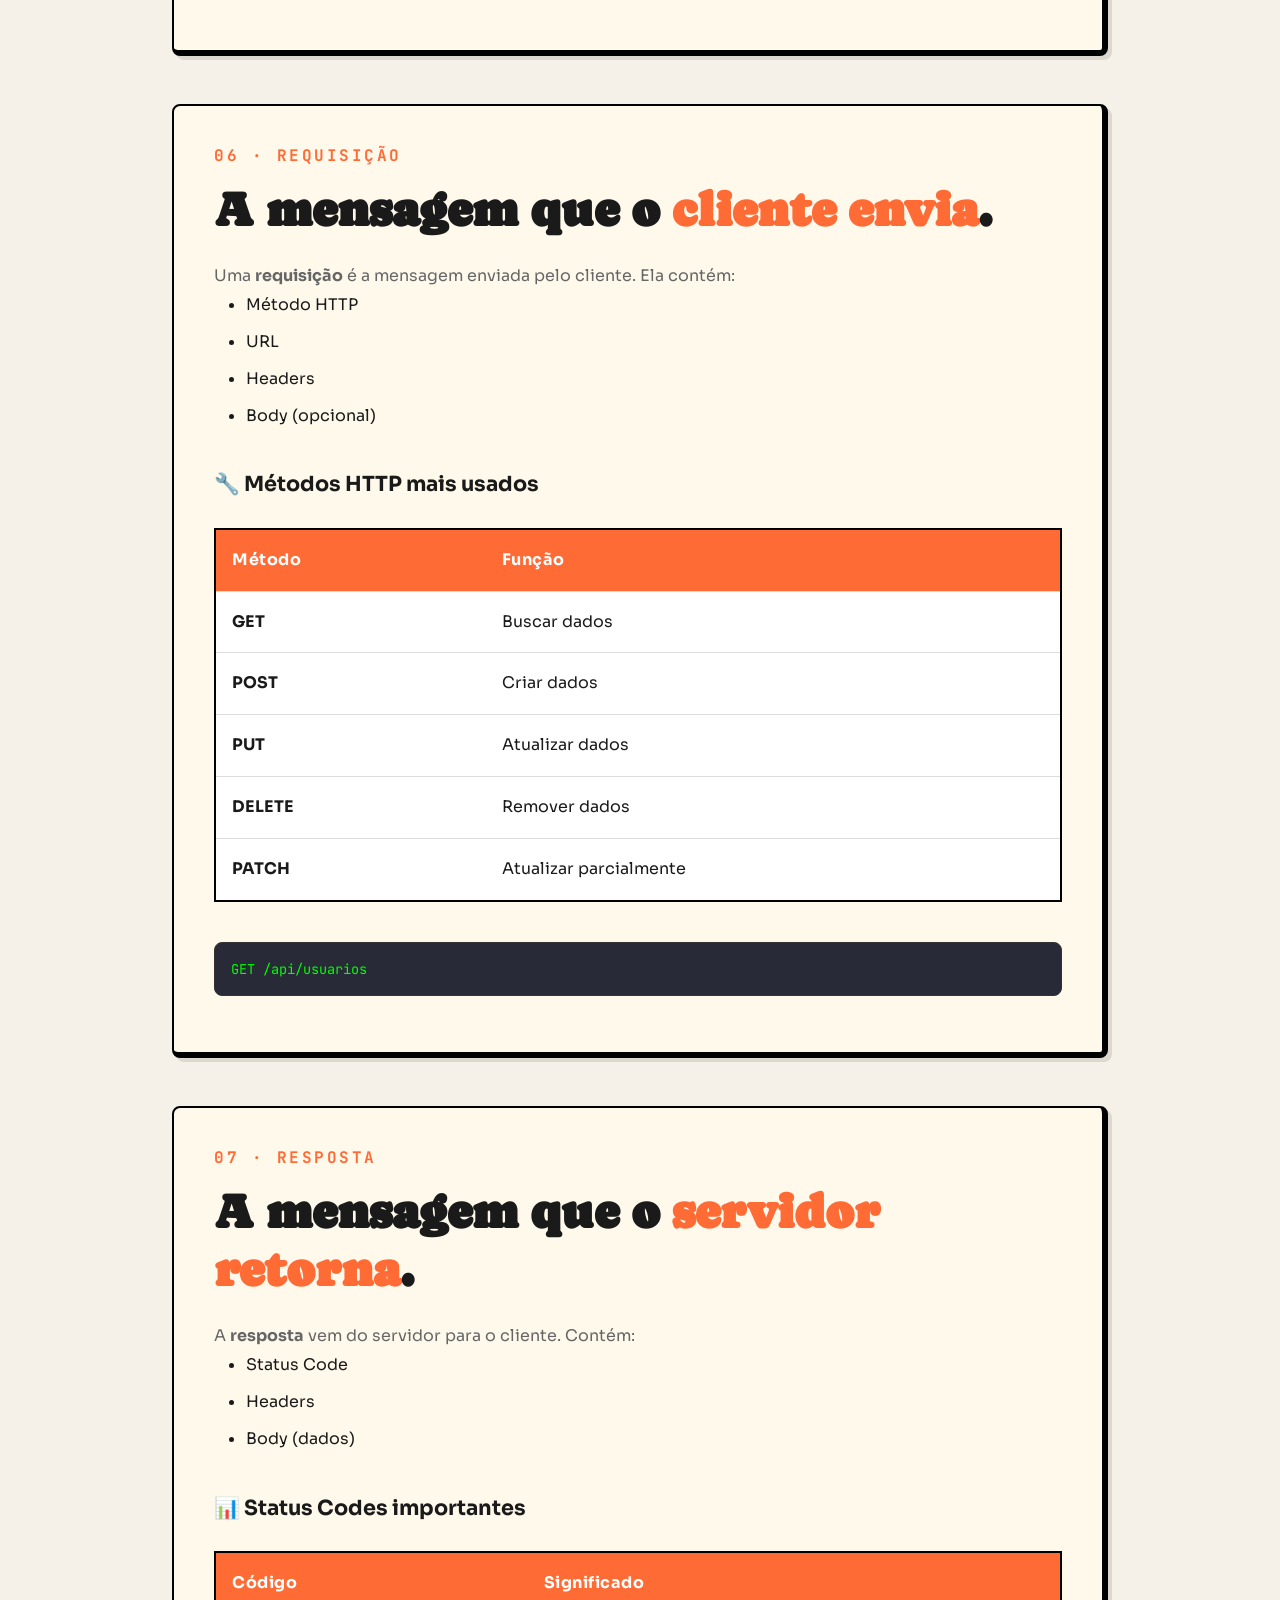
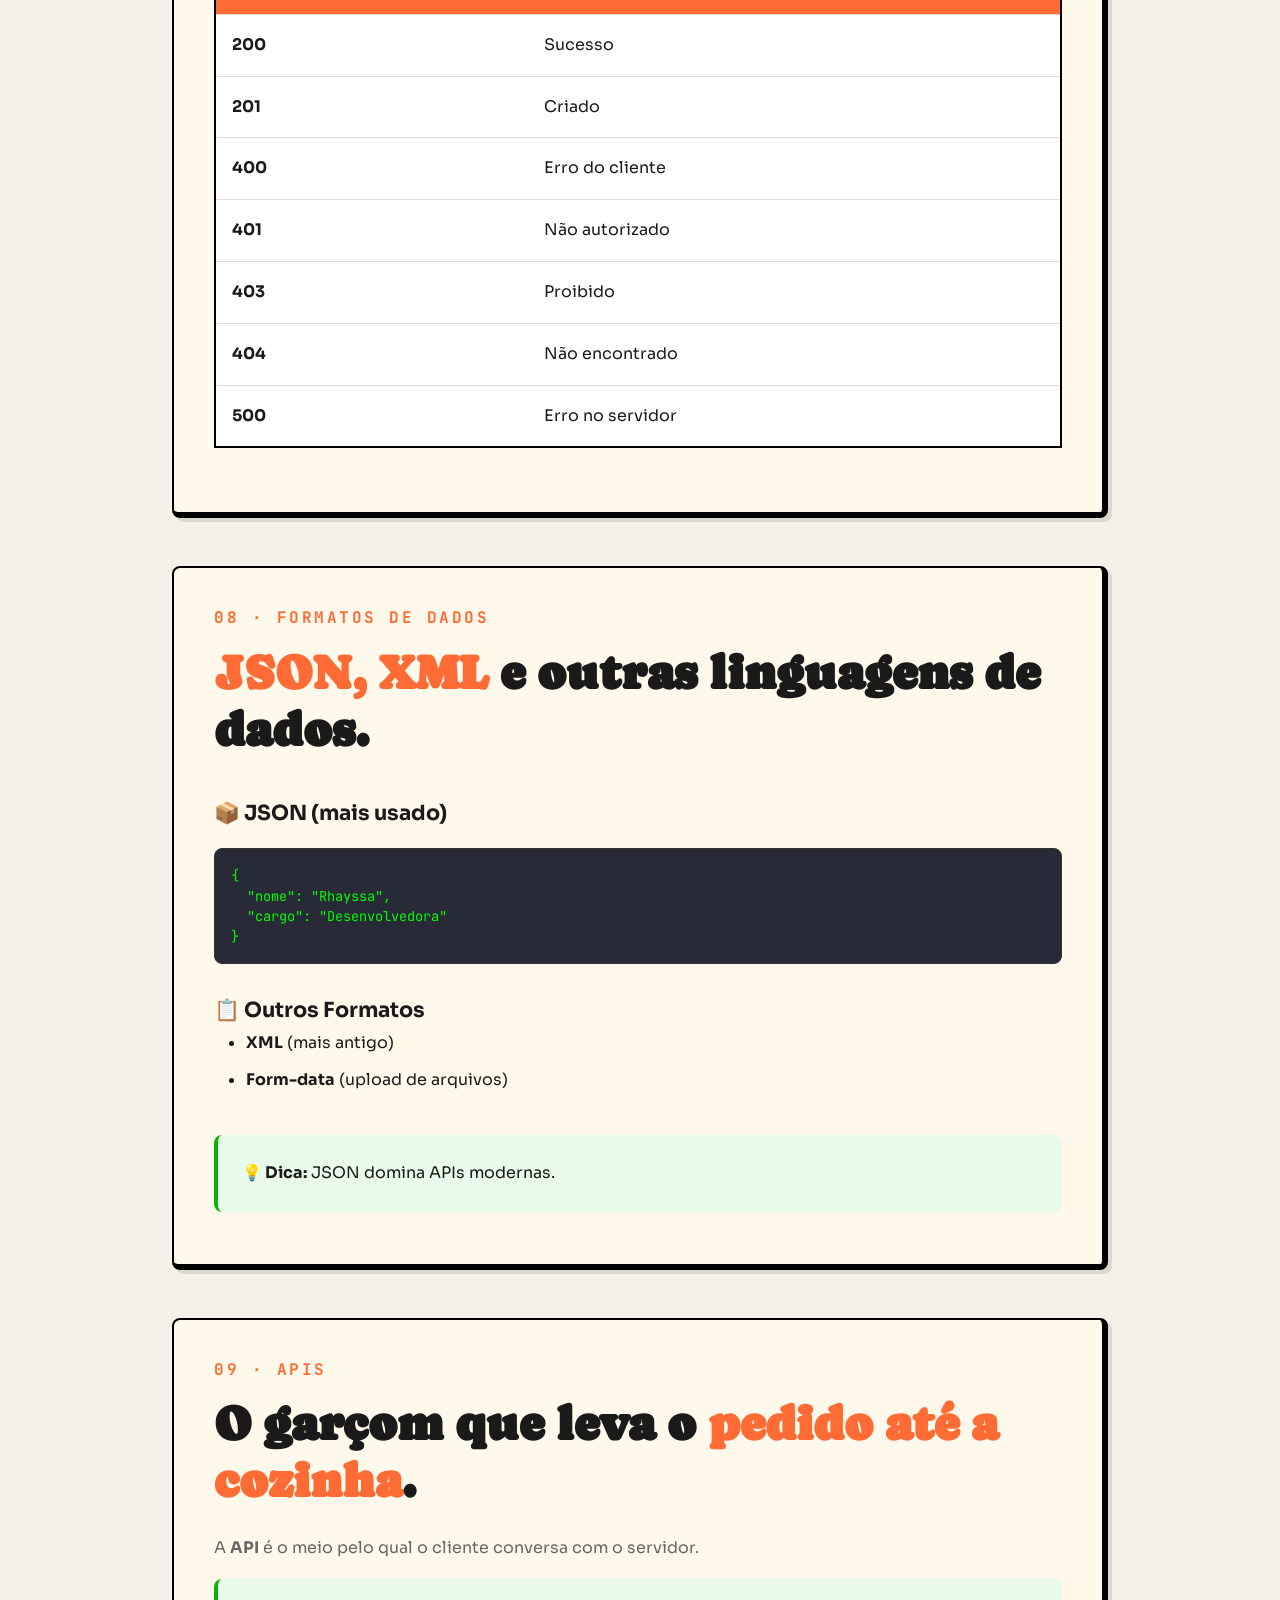
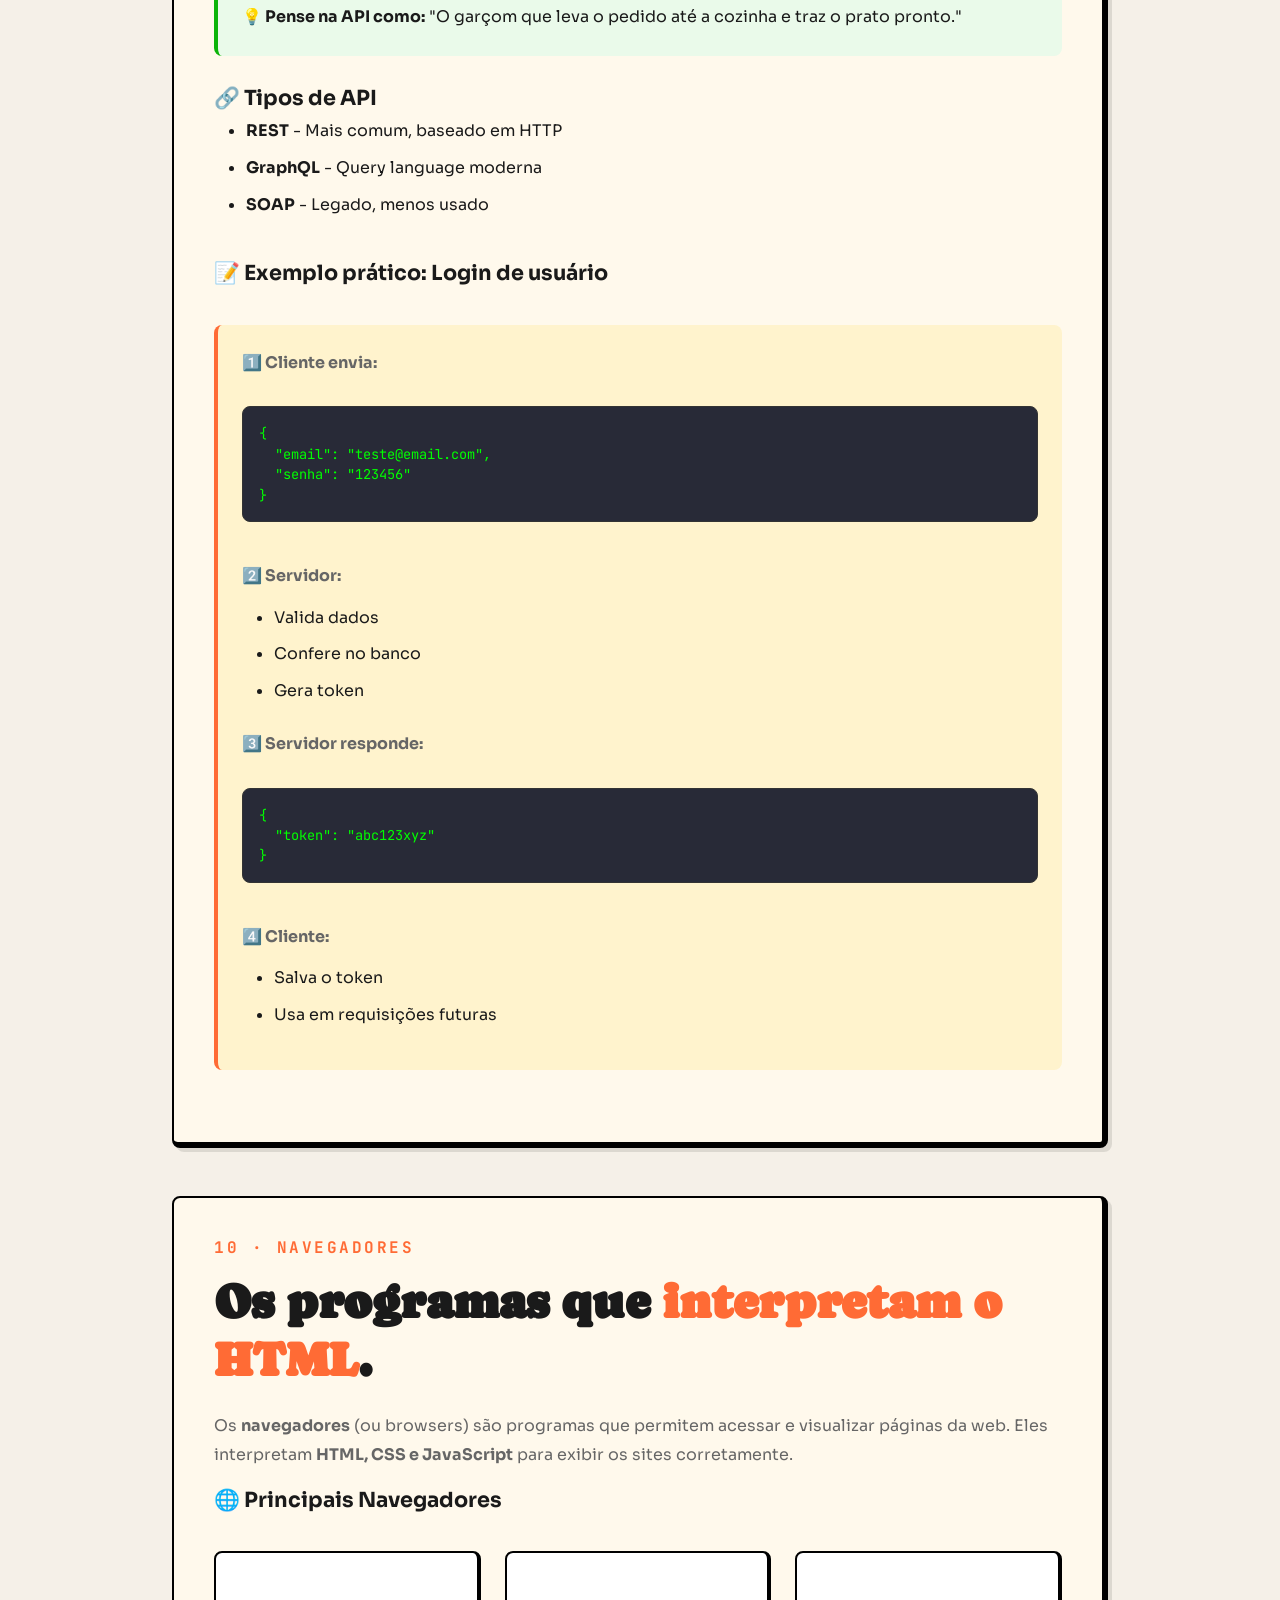
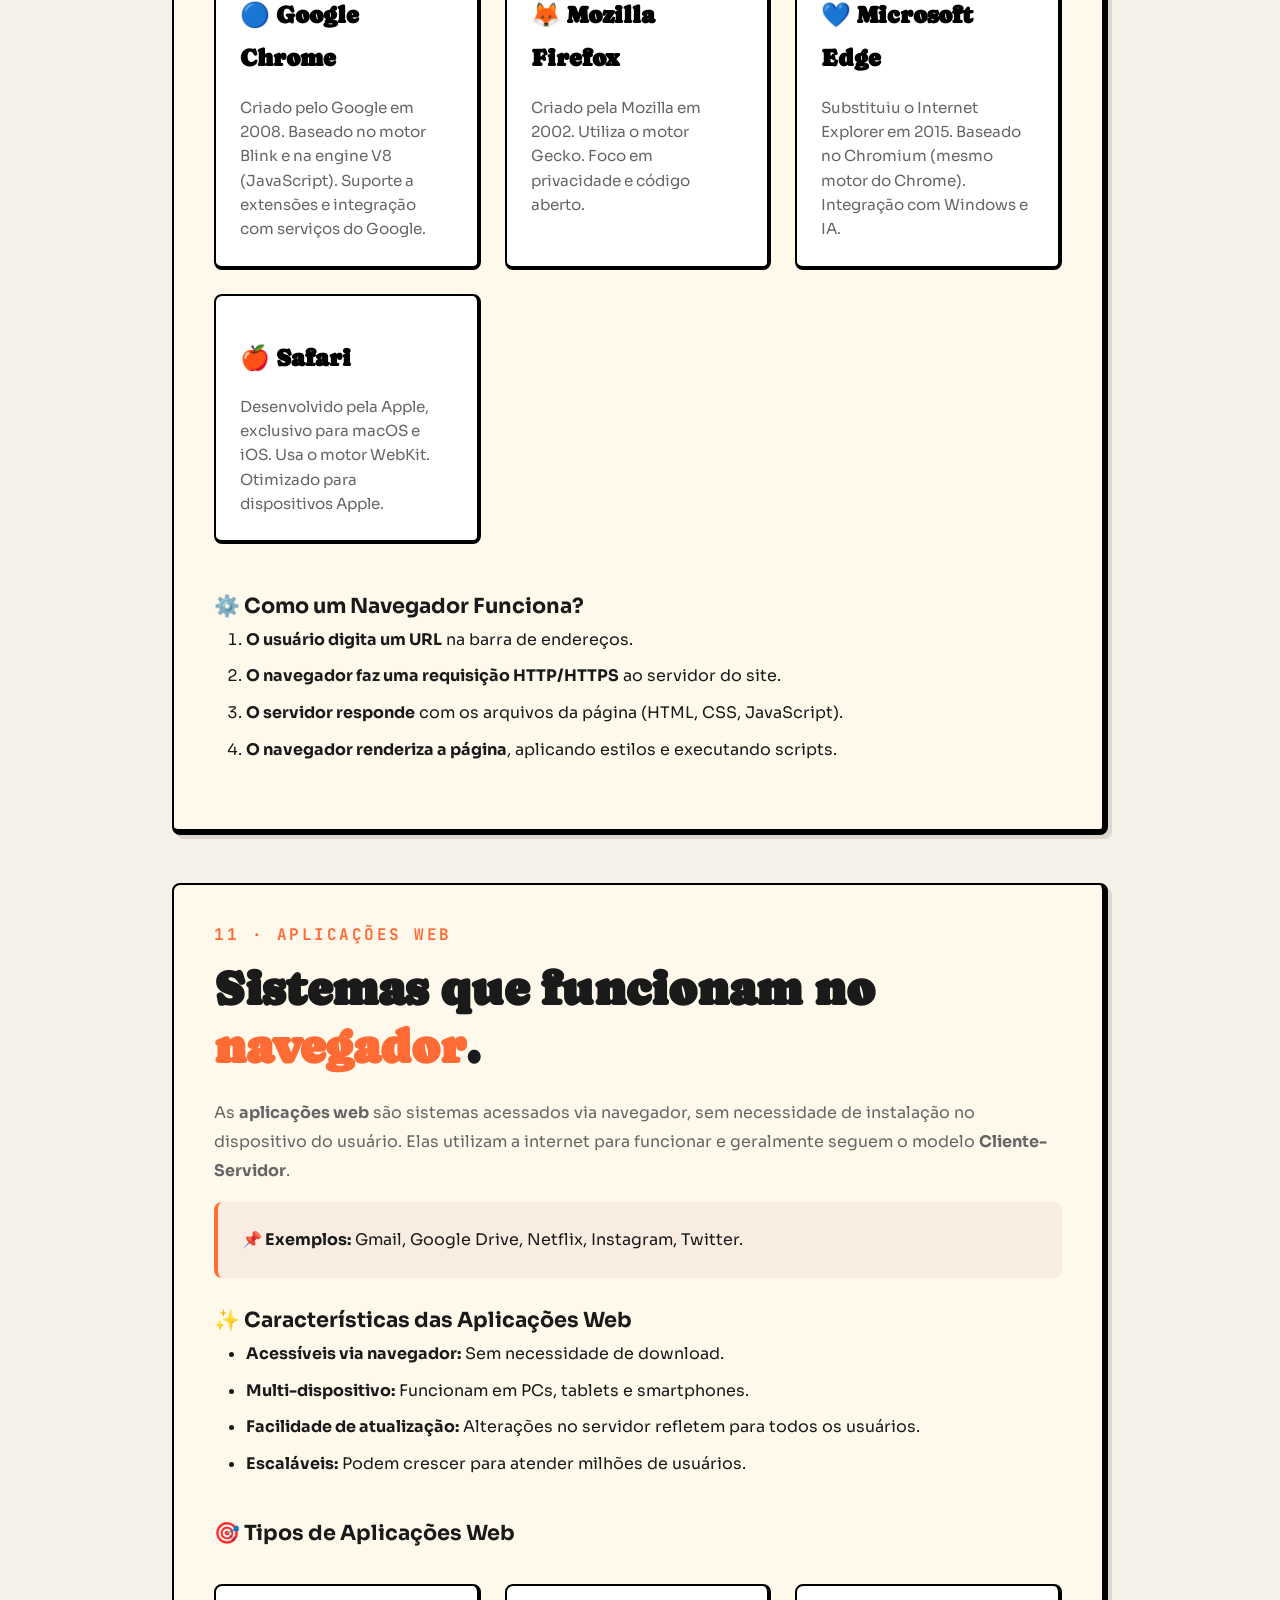
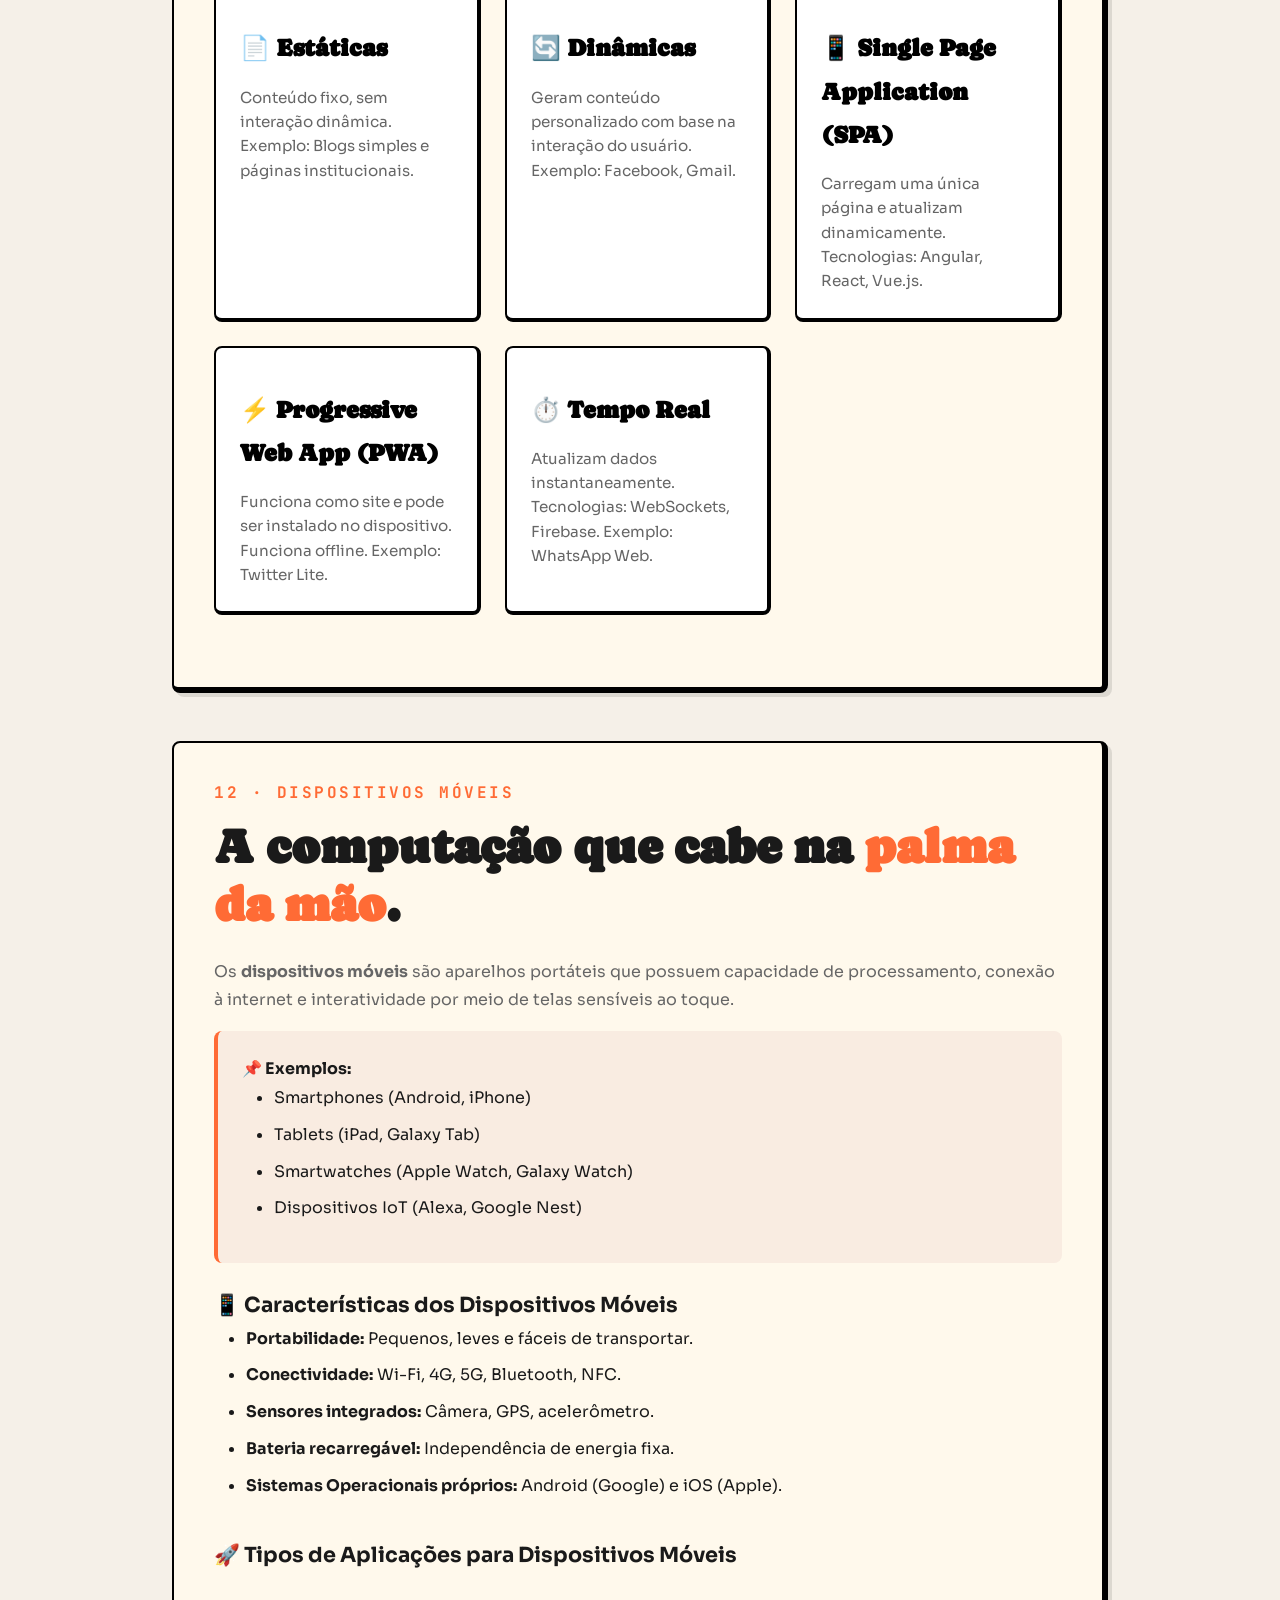
==== commit acb43189: "feat: replace hero section link with button for smooth scrolling and update button styles" ====
--- a/aula1/index.html
+++ b/aula1/index.html
@@ -32,7 +32,7 @@
             <div class="hero-content">
                 <h1>O que é <span class="highlight">HTML</span> de verdade?</h1>
                 <p class="hero-text">HTML, CSS e JavaScript... tudo isso parecem palavras estranhas. Aqui você vai entender cada uma delas. Você mexe nos sliders, clica nas palavras, vê a magia acontecendo. Sem decoreba.</p>
-                <a href="#toc-list" id="btn-hero" class="btn btn-primary">Bora começar 🚀</a>
+                <button id="btn-hero" class="btn btn-primary" onclick="document.querySelector('#toc-section').scrollIntoView({behavior: 'smooth'})">Bora começar 🚀</button>
             </div>
             <div class="hero-illustration">
                 <img src="../img/html-3d.webp" alt="HTML 3D" class="hero-image">
--- a/aula1/style.css
+++ b/aula1/style.css
@@ -338,6 +338,11 @@
     line-height: 1.8;
 }
 
+.content-block li a{
+    text-decoration: none;
+    color: var(--primary-color);
+}
+
 .content-block code {
     background: #f5e9cf;
     padding: 0.2rem 0.5rem;
@@ -579,11 +584,11 @@
 
 /* EXAMPLE BOX */
 .example-box {
-    background: #f9f9f9;
+    background: #fff3cd;
     padding: 1.5rem;
     border-radius: 8px;
     margin: 2rem 0;
-    border: 2px solid #ddd;
+
     border-left: 4px solid var(--primary-color);
 }
 
@@ -779,21 +784,23 @@
 
 /* BUTTONS */
 .btn {
+    padding: 1rem 2rem;
+    border: 2px solid #000;
+    border-right: 4px solid #000;
+    border-bottom: 4px solid #000;
+    border-radius: 50px;
+    font-size: 1rem;
+    font-weight: 600;
+    cursor: pointer;
+    transition: all 0.3s;
+    text-decoration: none;
     display: inline-flex;
     align-items: center;
     gap: 0.6rem;
-    padding: 0.8rem 1.8rem;
-    border-radius: 50px;
-    text-decoration: none;
-    font-weight: 600;
-    transition: all 0.3s;
-    border: 2px solid #000;
-    border-right: 3px solid #000;
-    border-bottom: 3px solid #000;
-}
-
-#btn-hero{
-    width: 202px;
+}
+
+#btn-hero {
+    cursor: pointer;
 }
 
 .btn-icon {
@@ -816,12 +823,15 @@
 }
 
 .btn-secondary {
-    background: white;
-    color: var(--text-dark);
+    background-color: #f5ecdf;
+    color: var(--text-dark);
+    border: 2px solid #000;
+    border-right: 4px solid #000;
+    border-bottom: 4px solid #000;
 }
 
 .btn-secondary:hover {
-    background: var(--light-bg);
+    background-color: var(--light-bg);
     transform: translateY(-3px) translateX(-3px);
 }
 
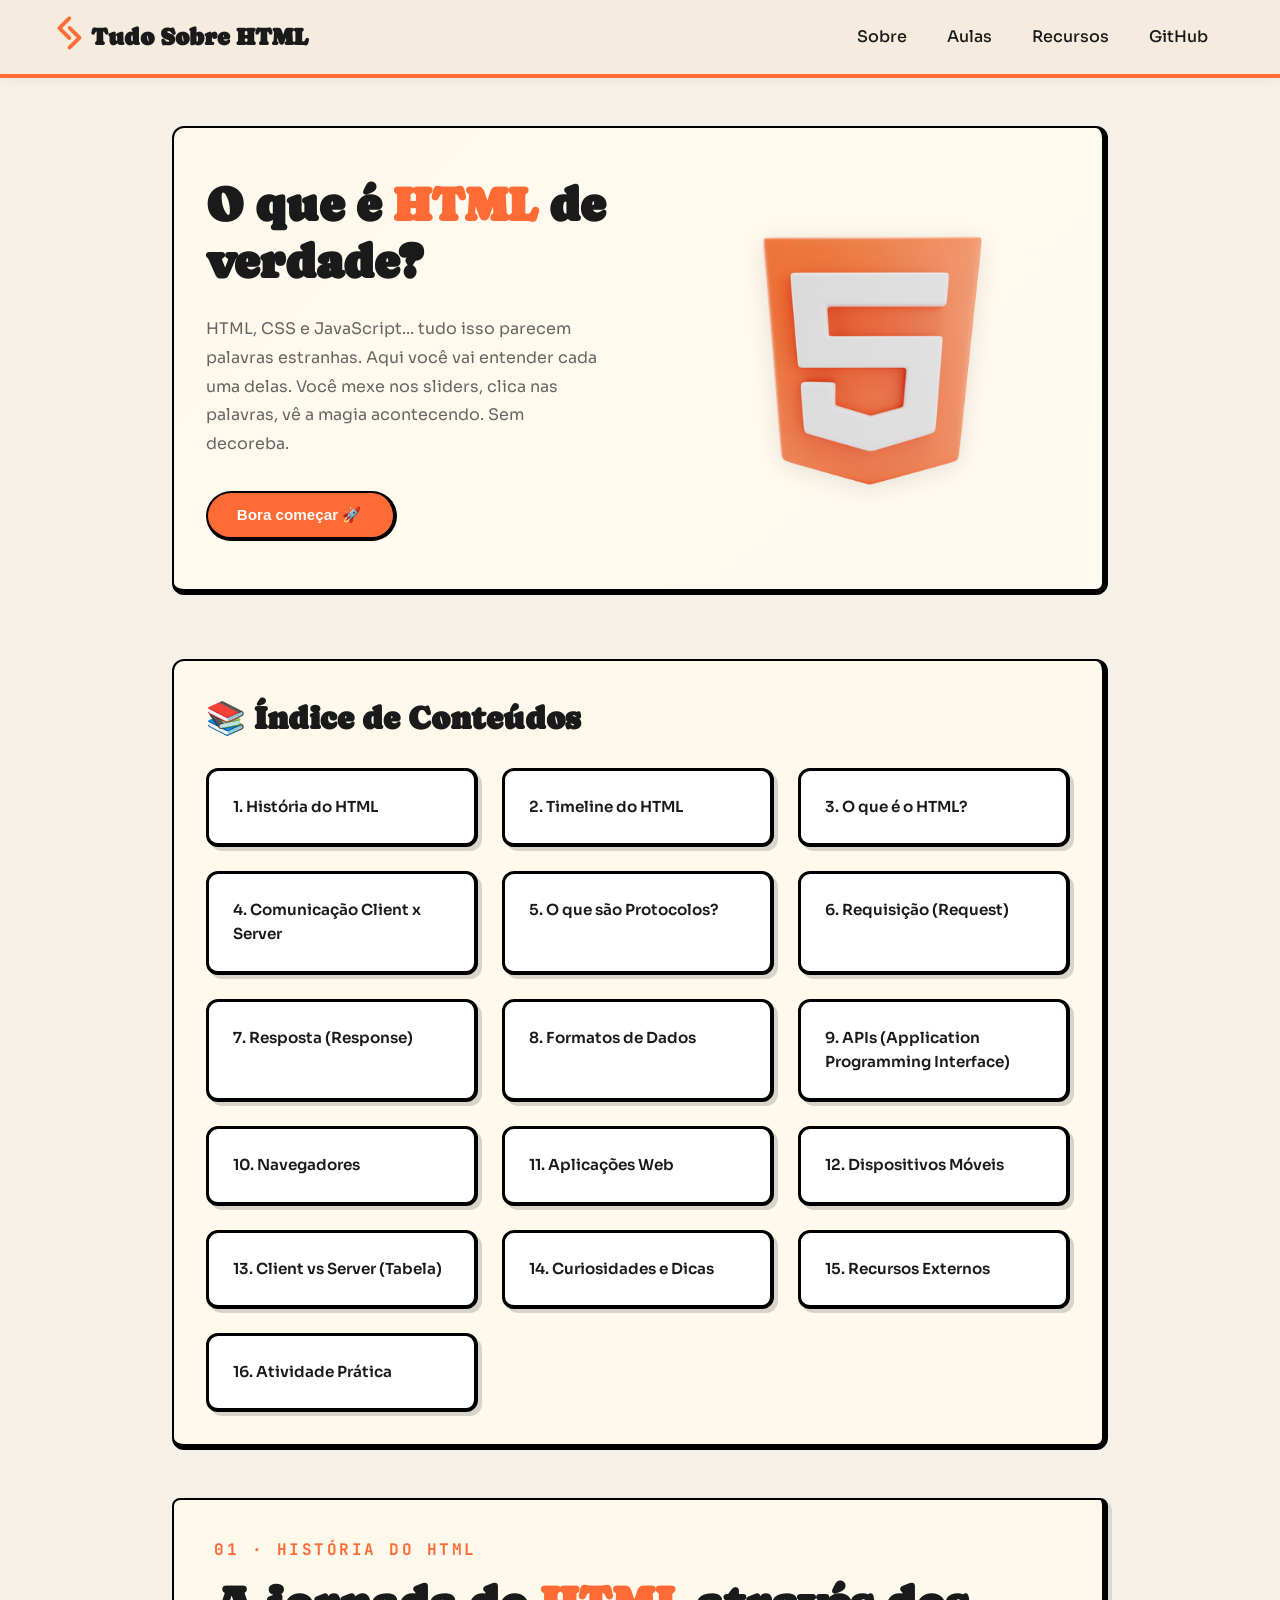
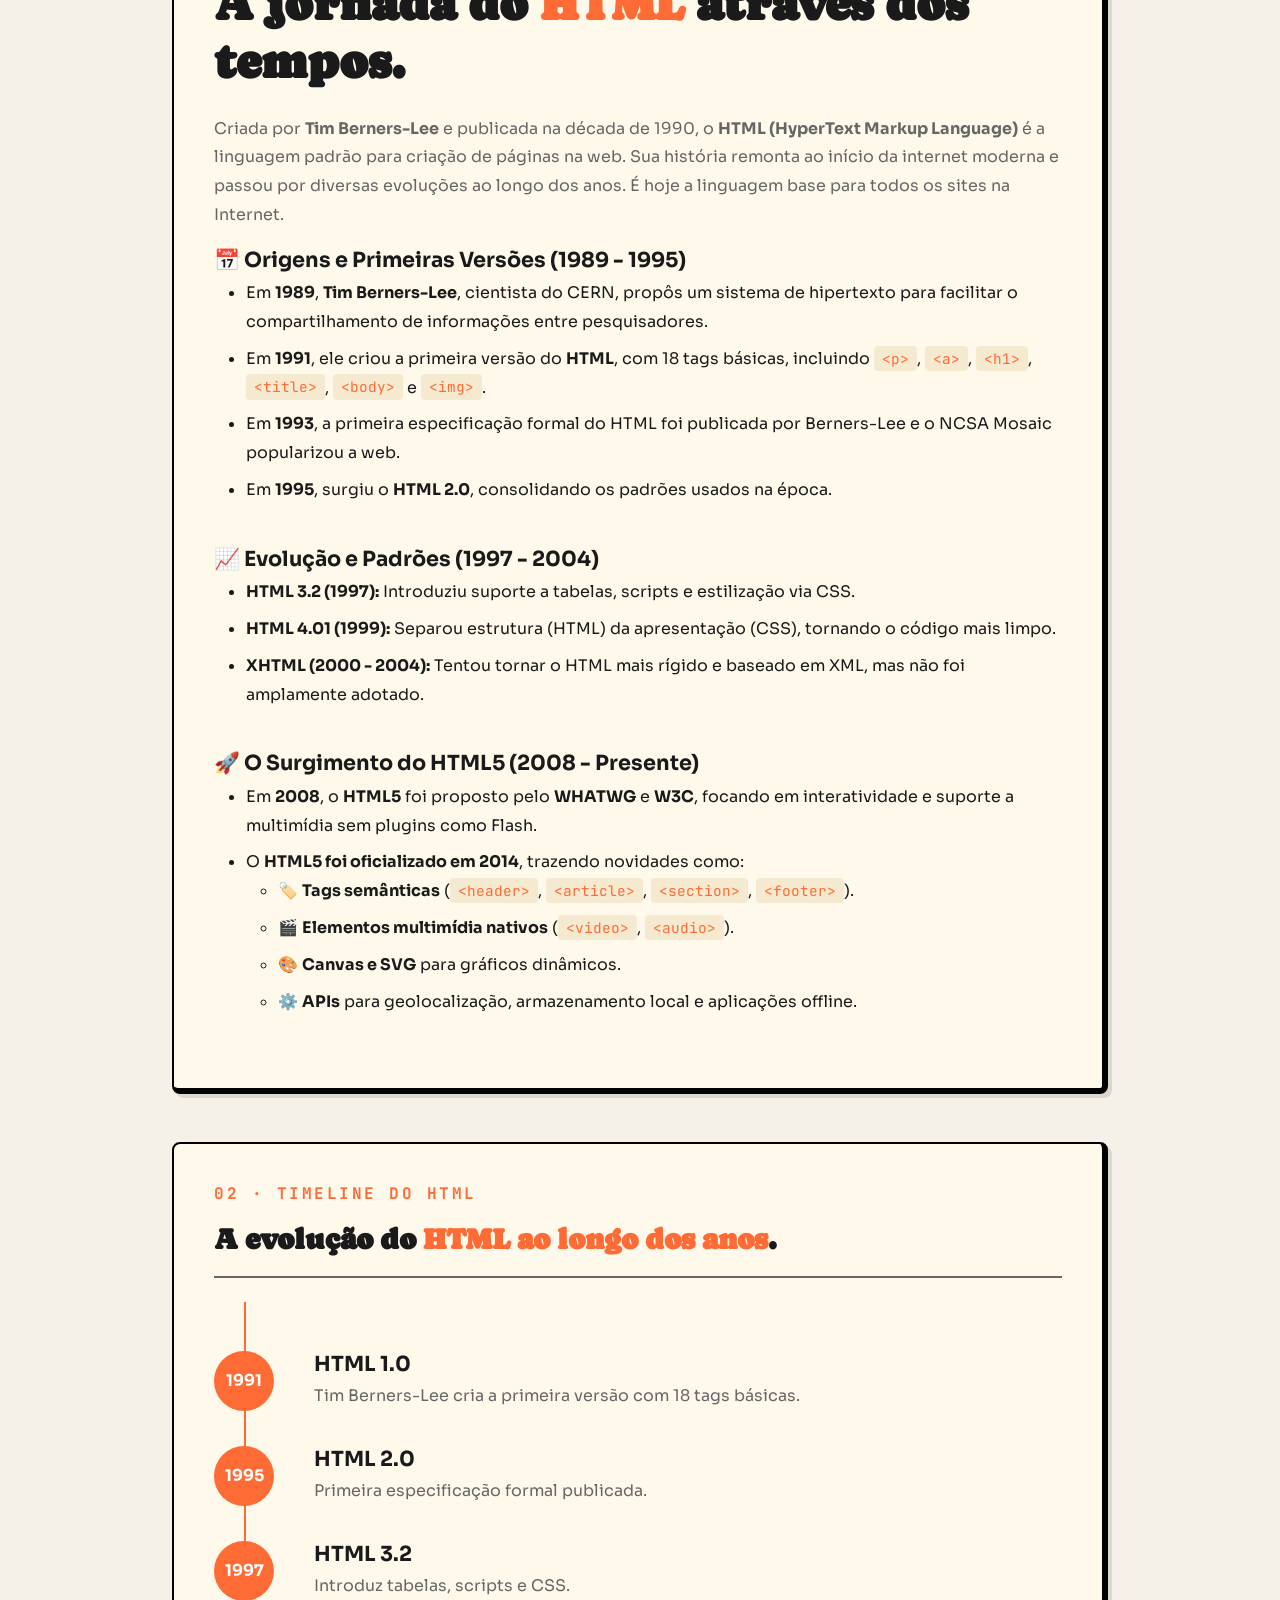
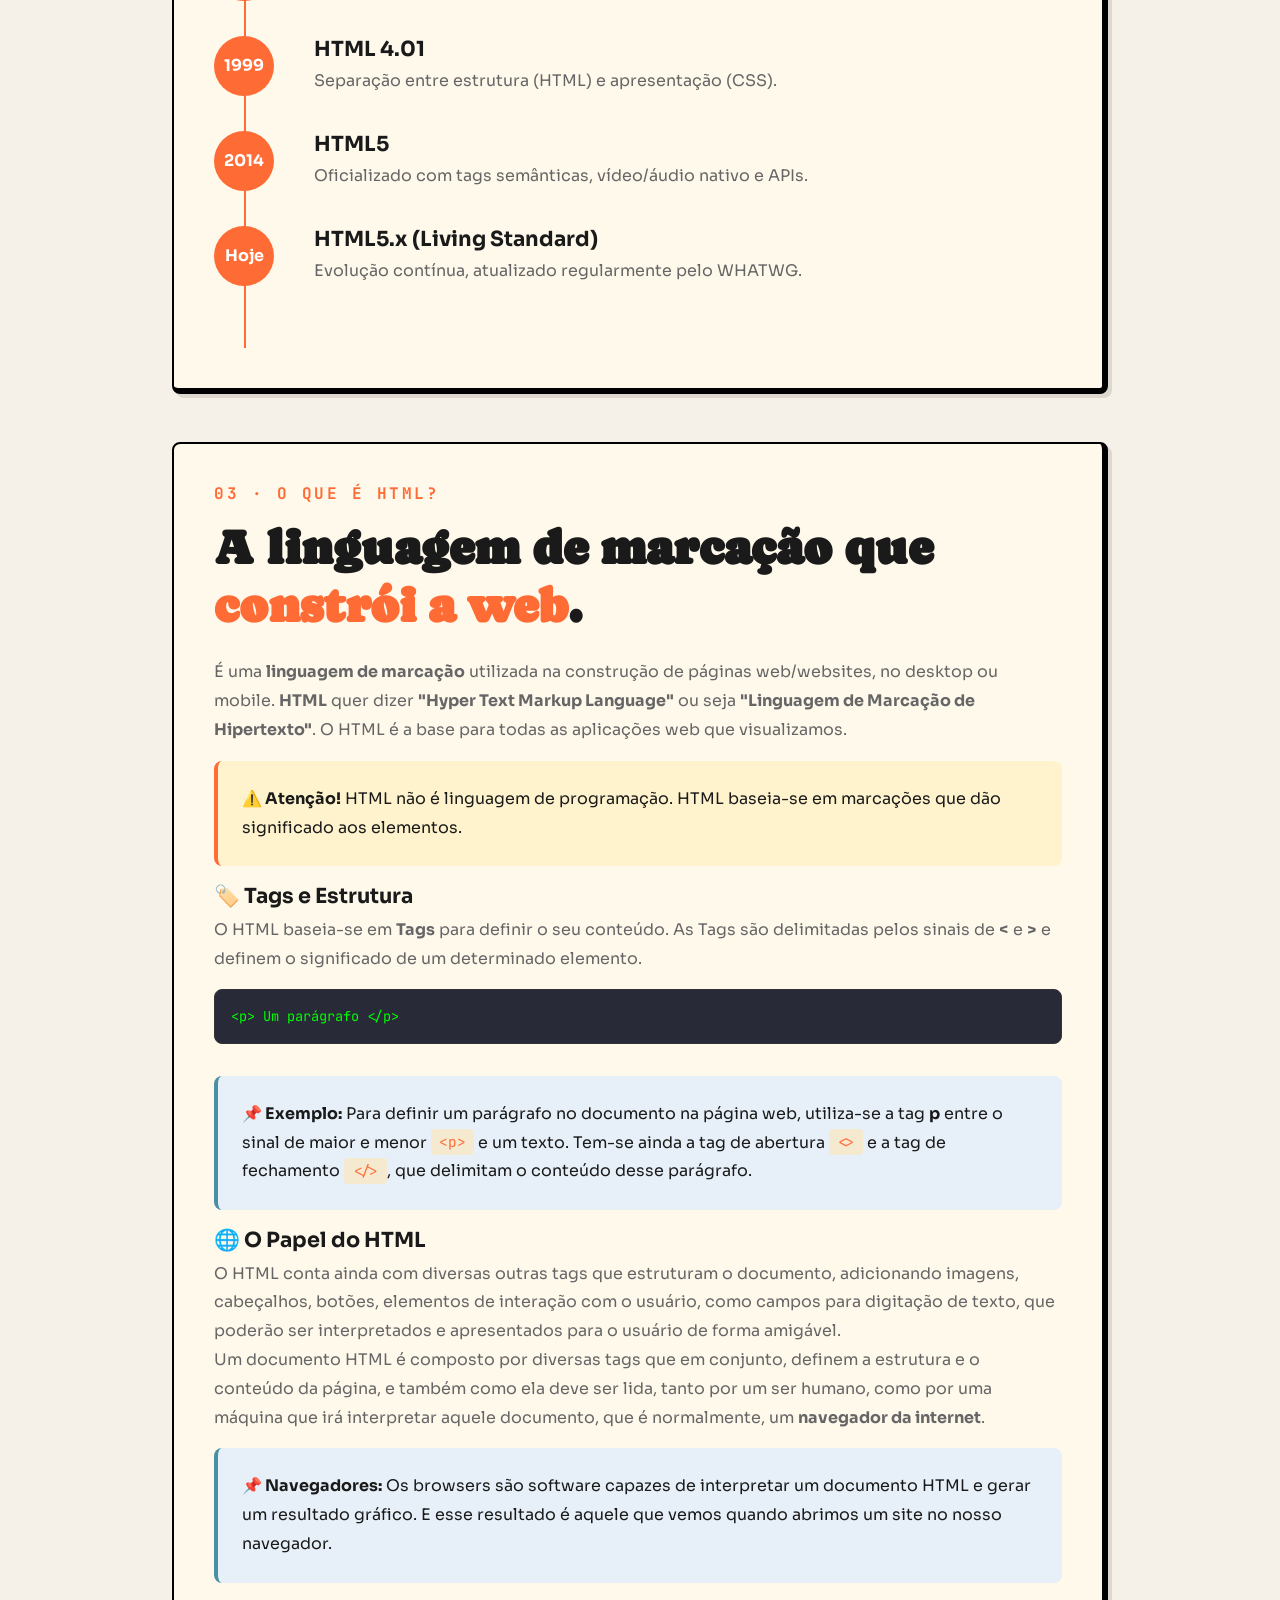
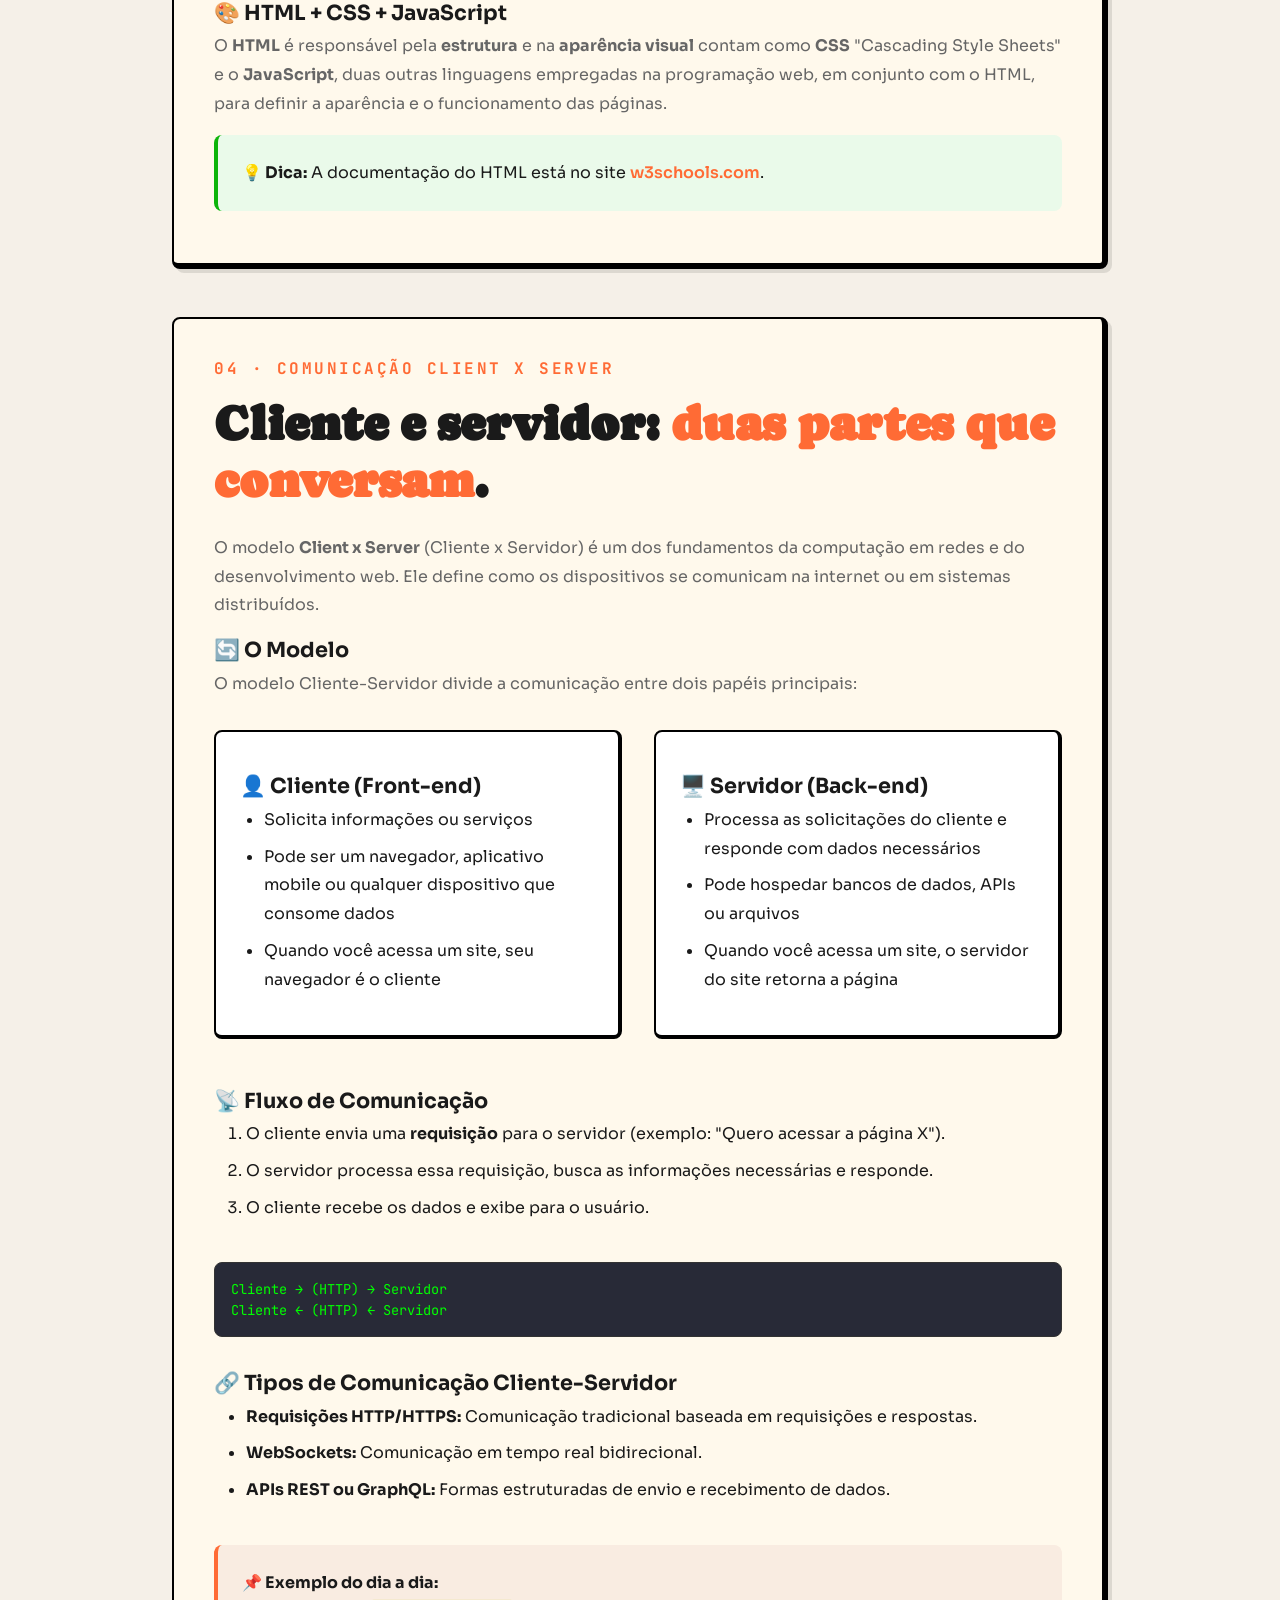
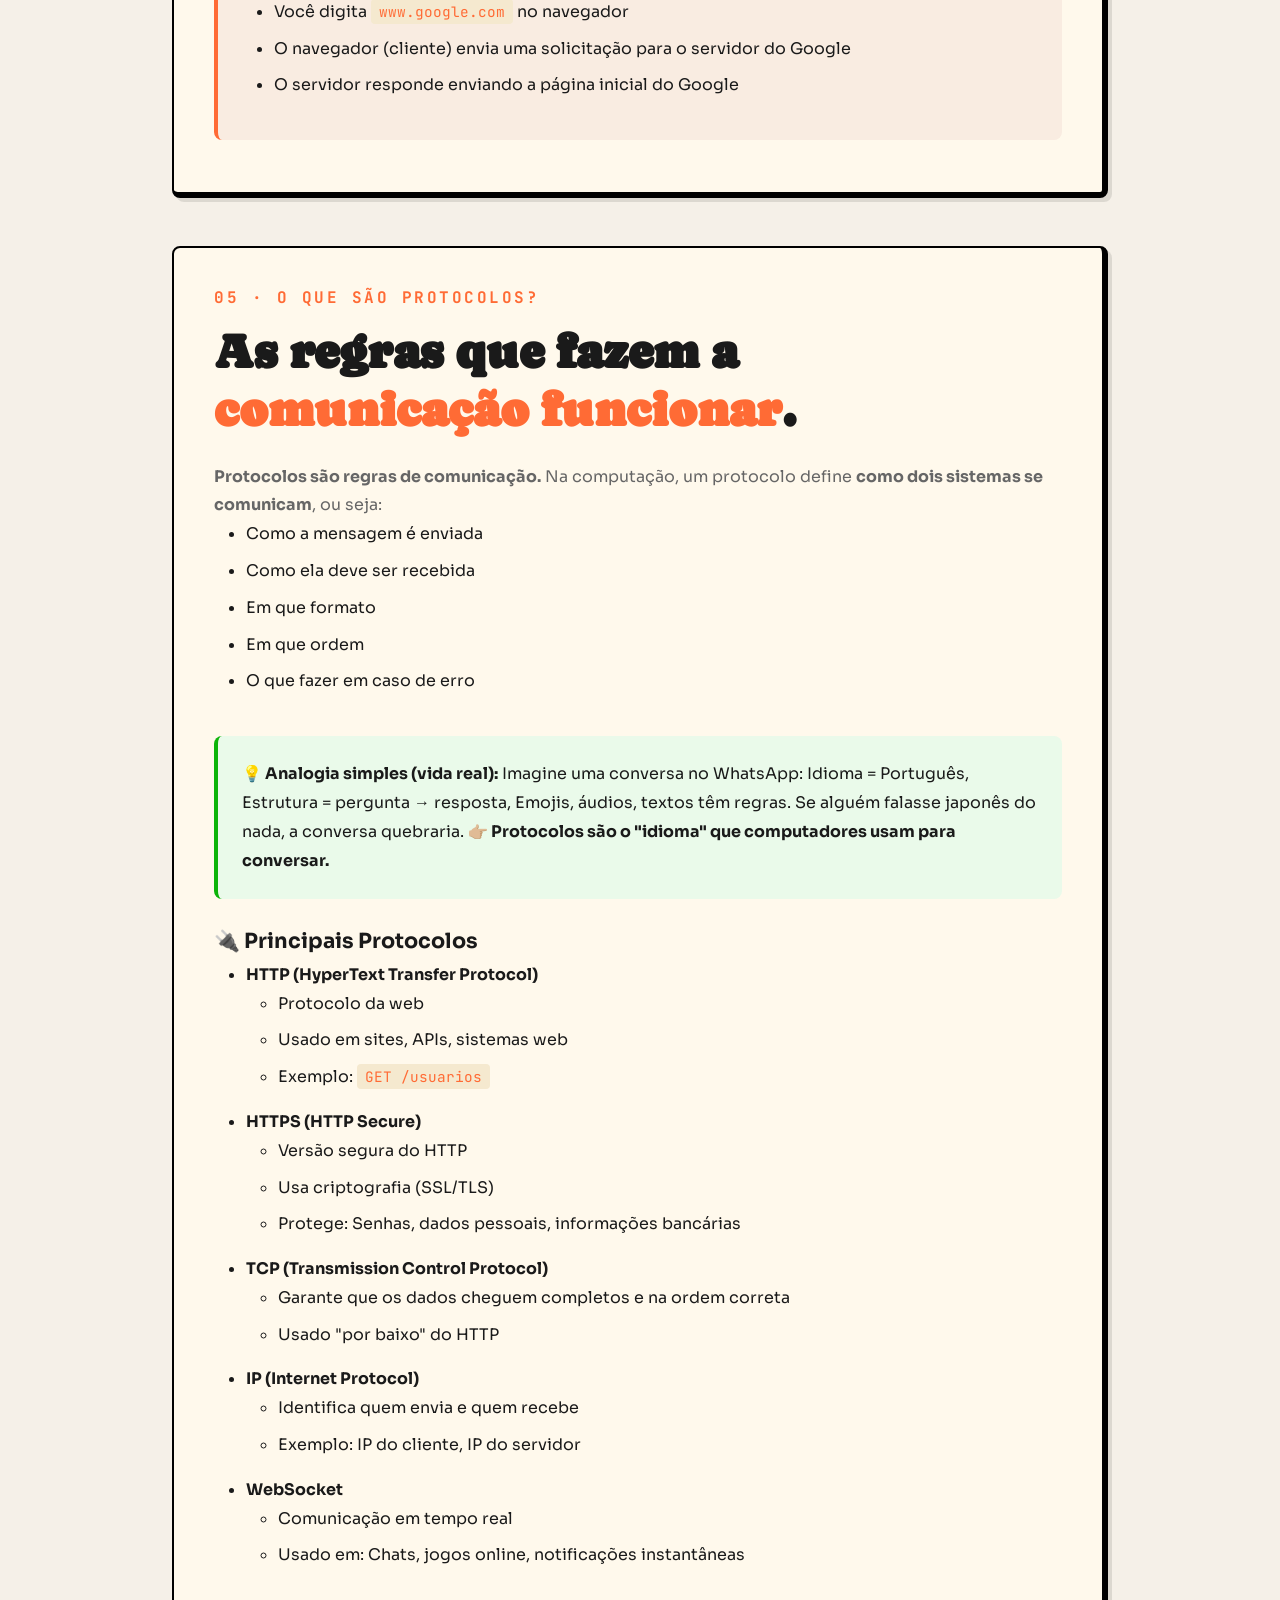
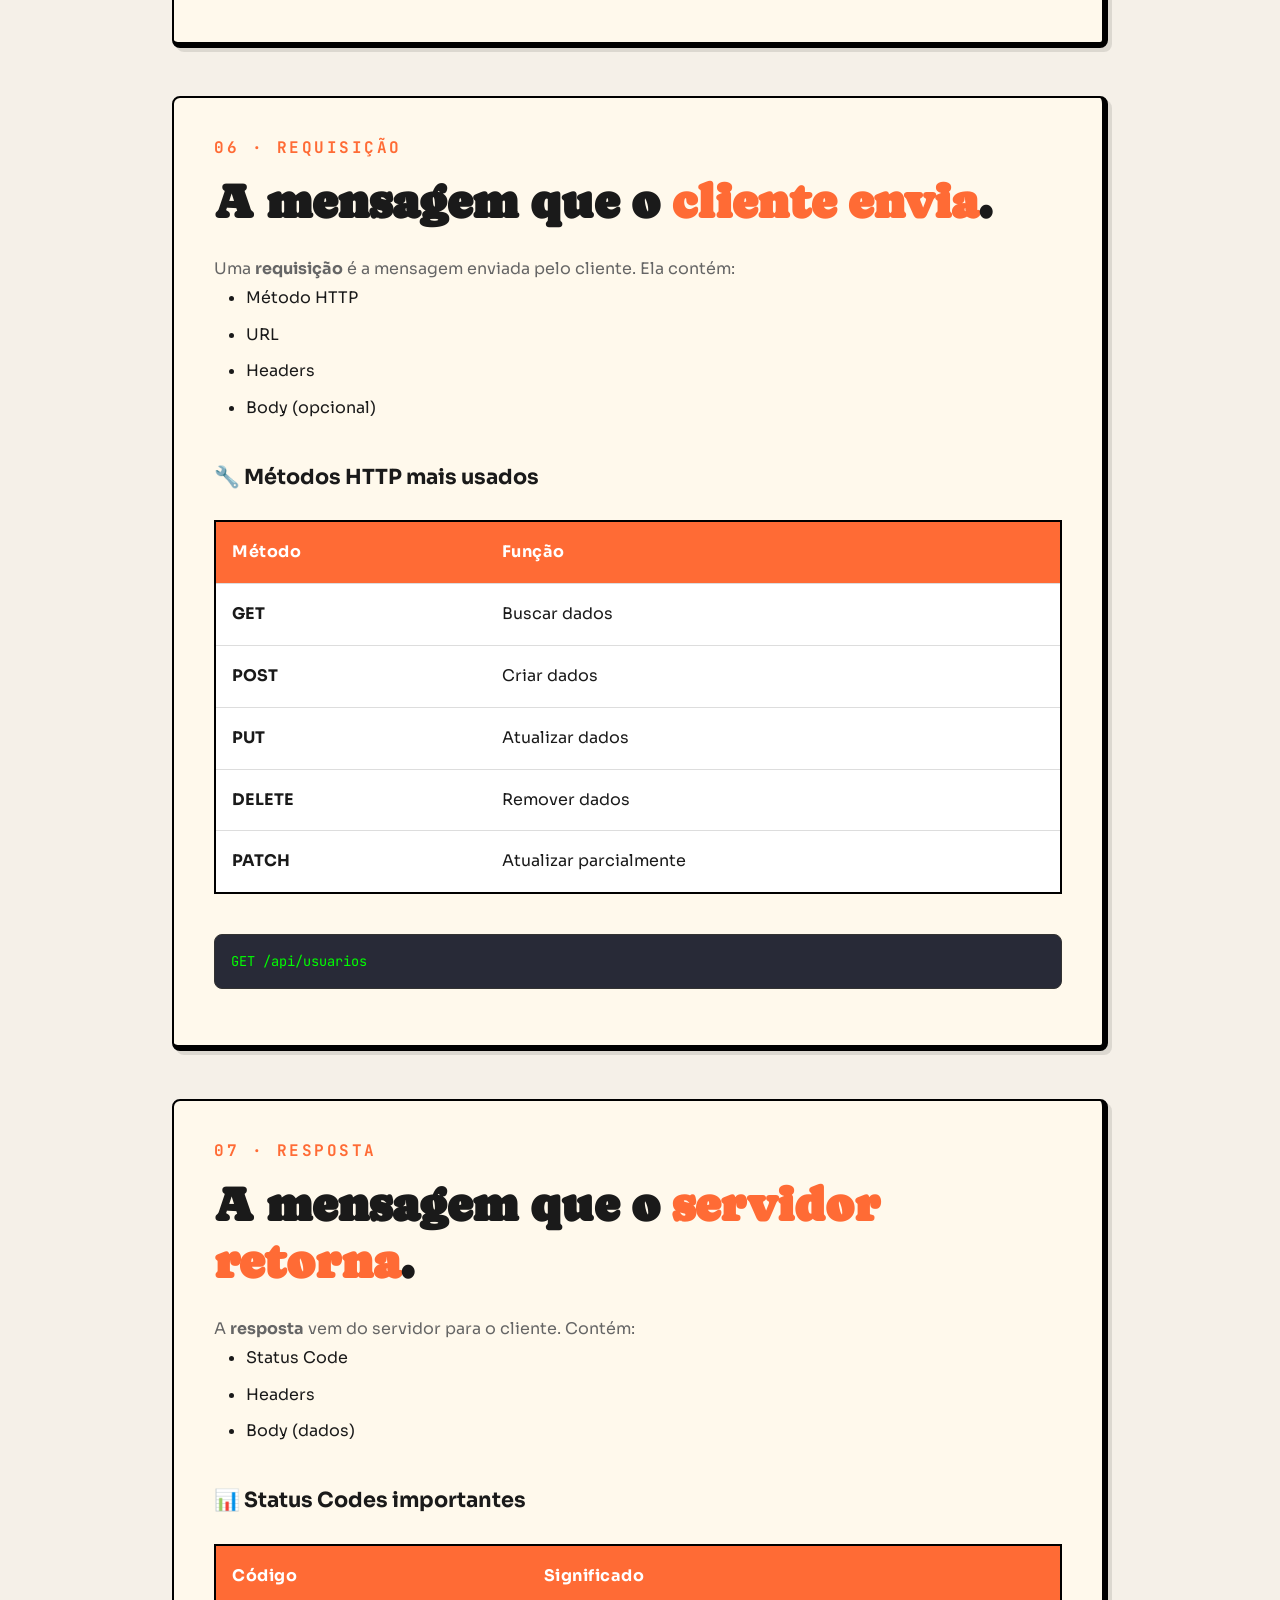
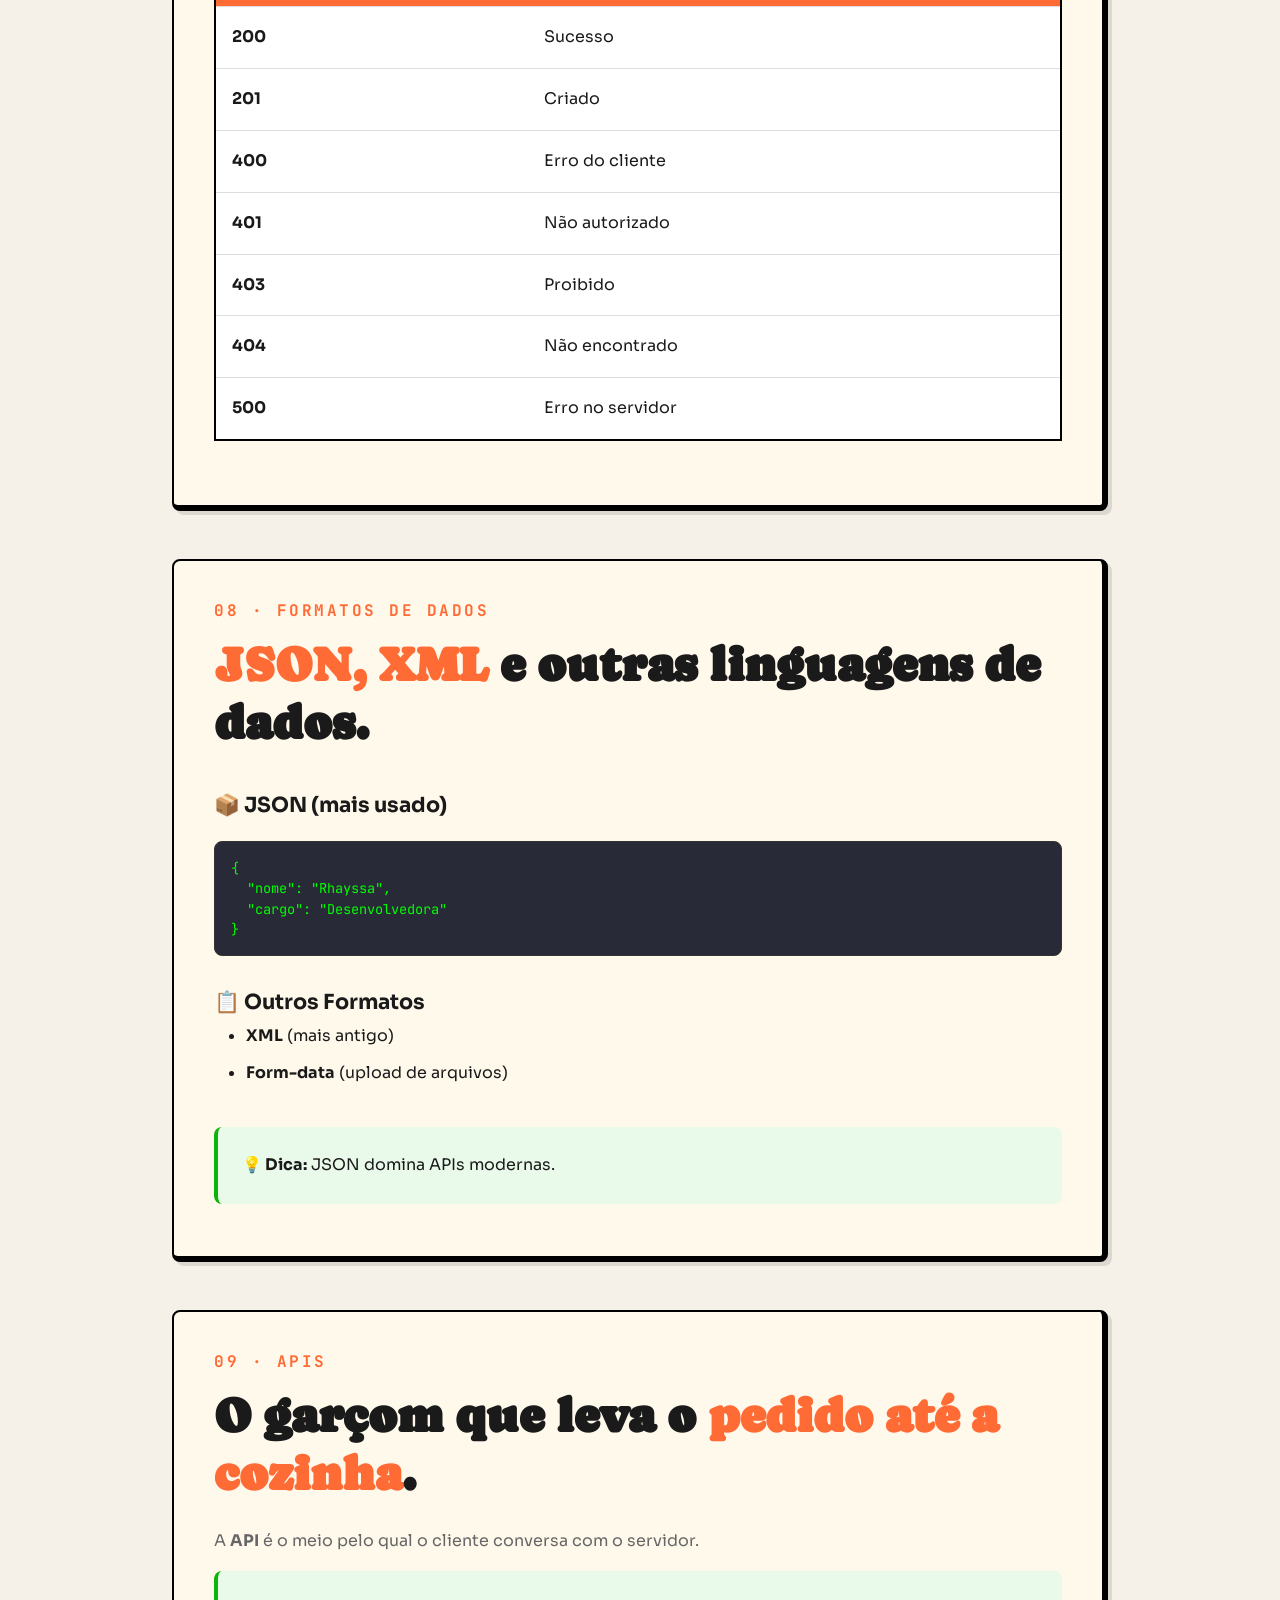
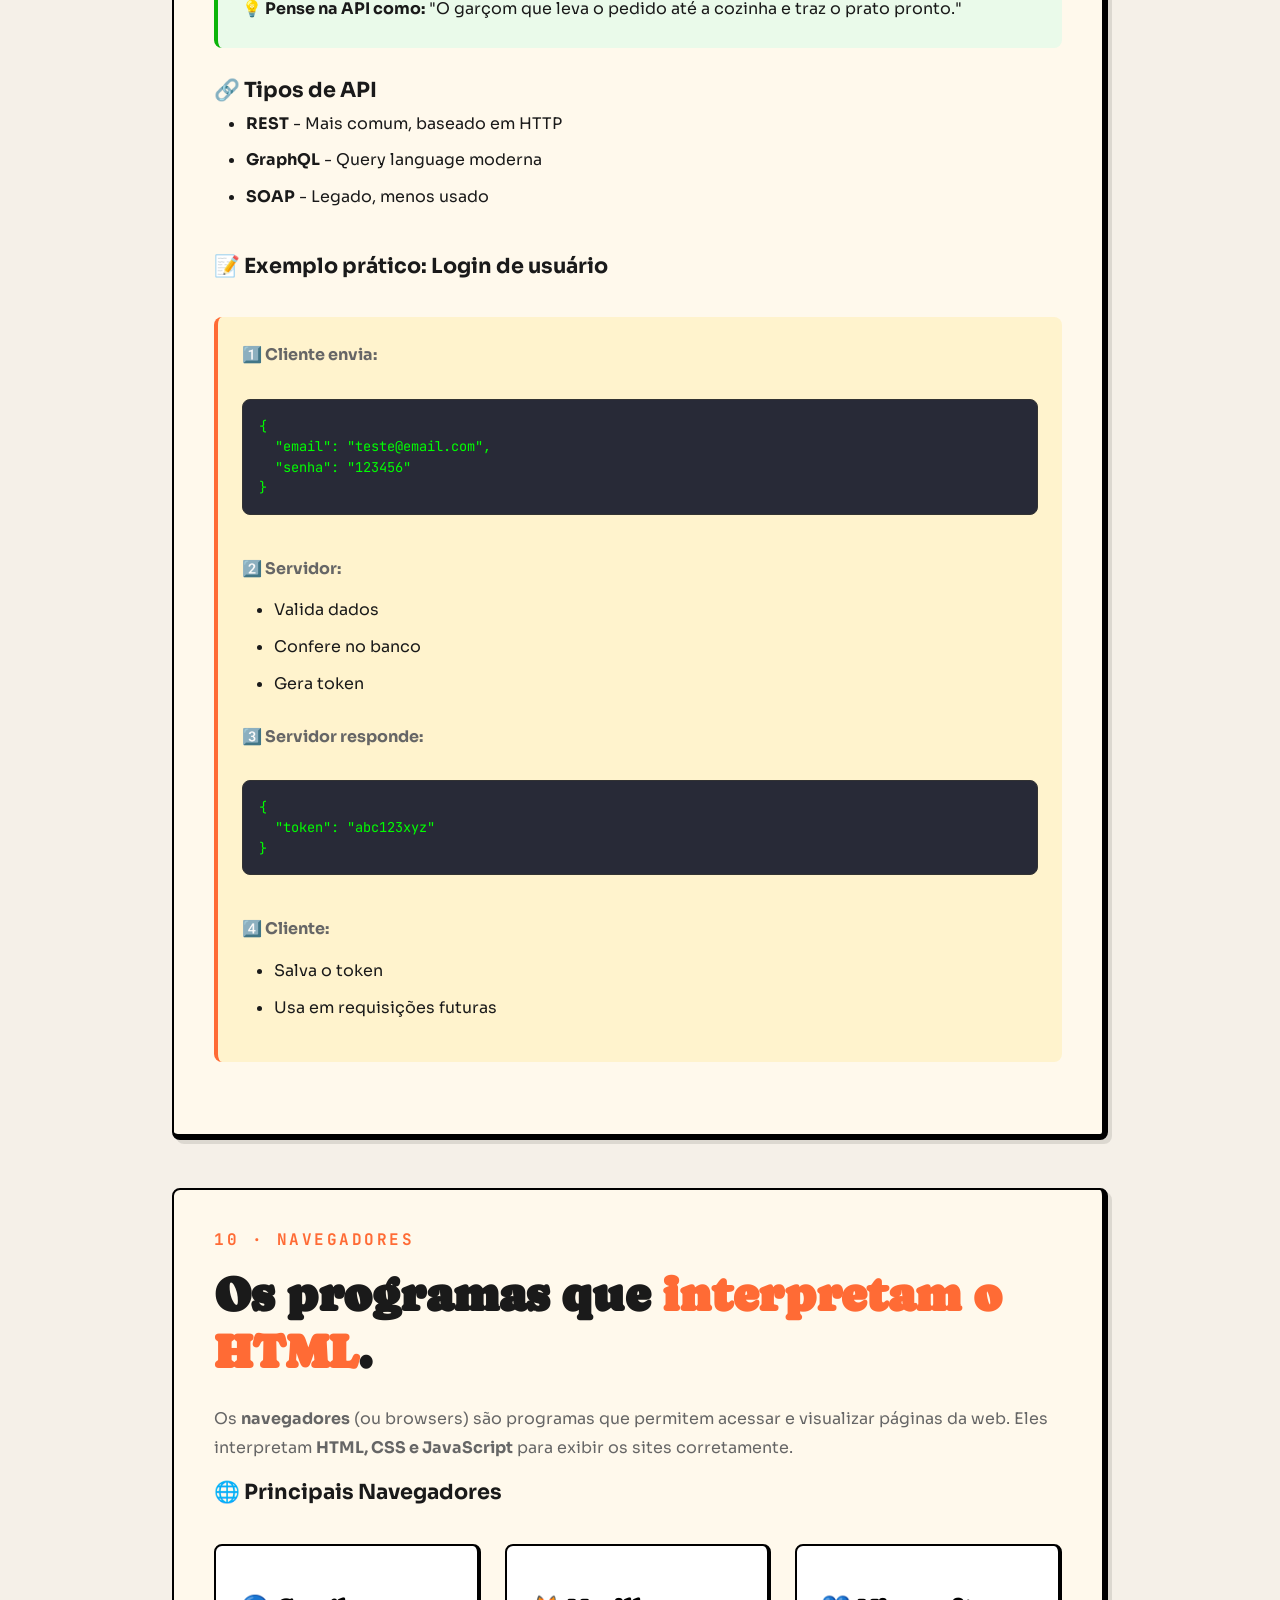
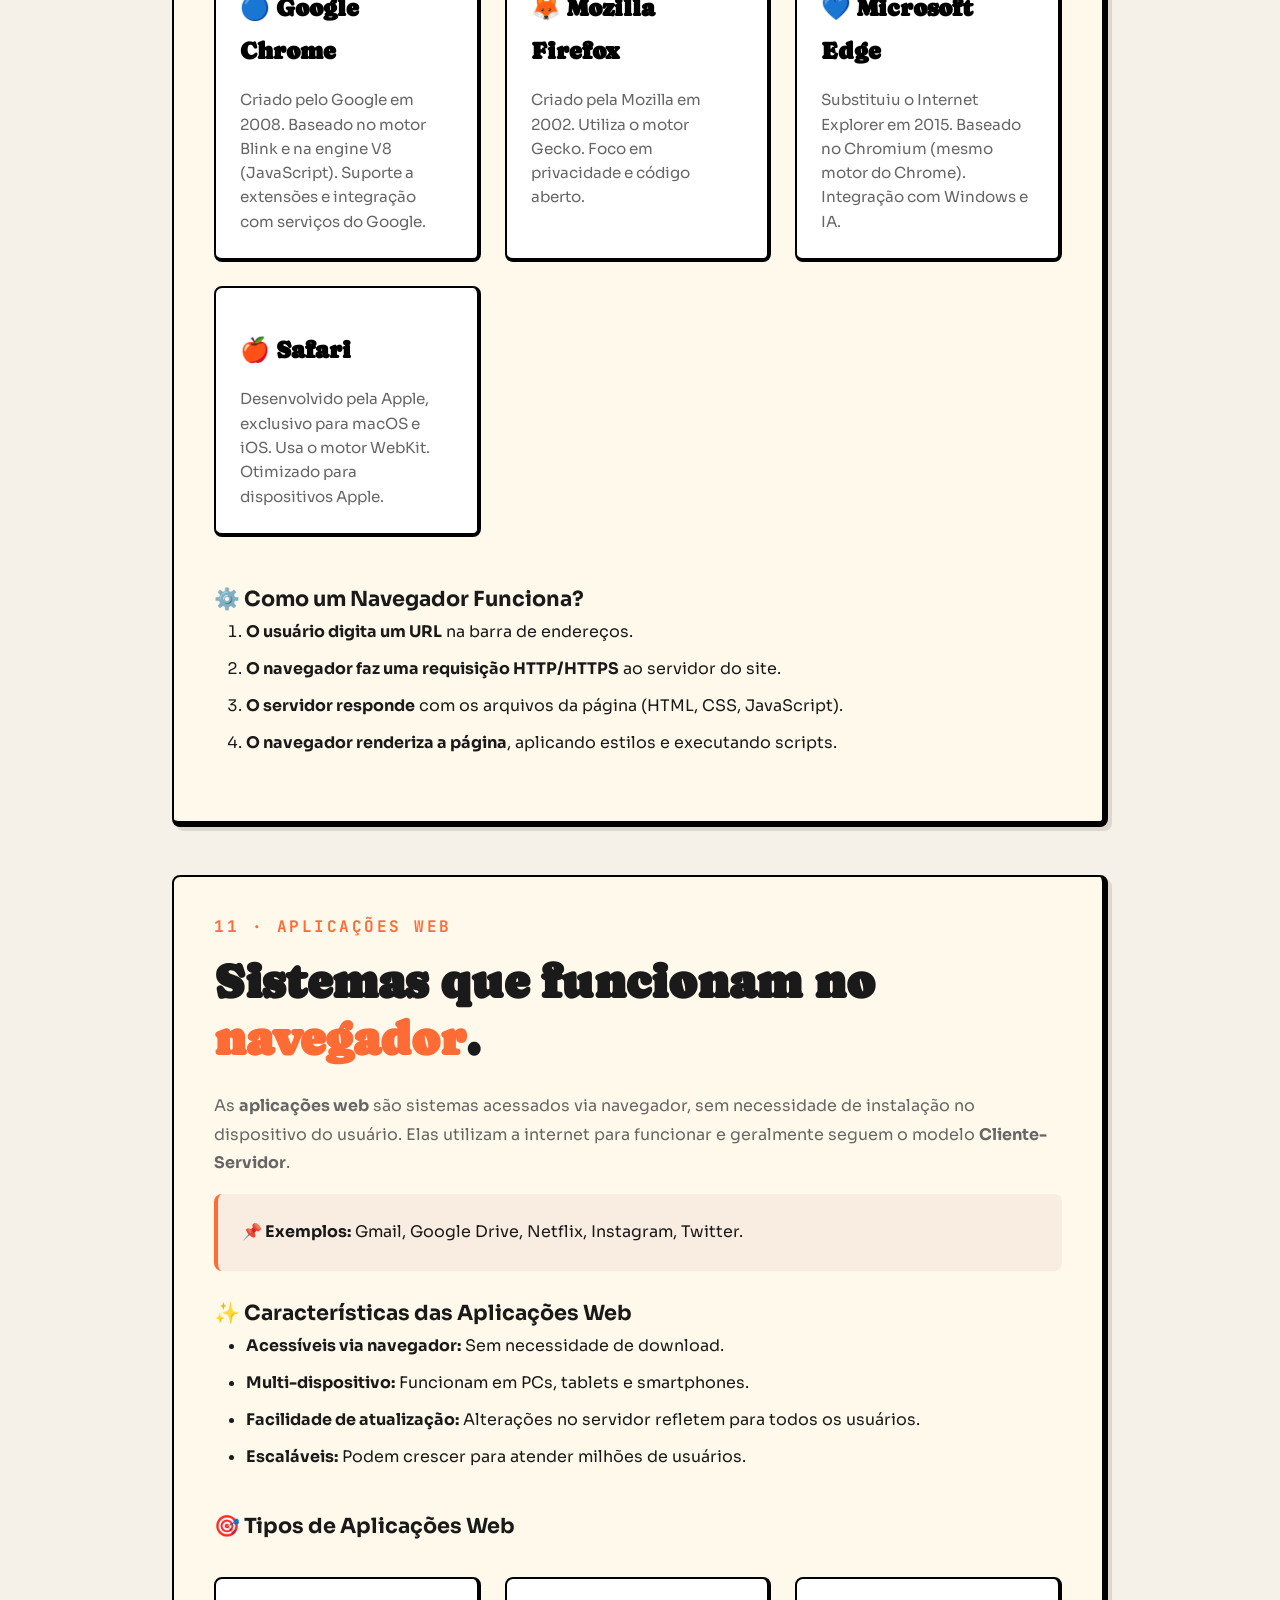
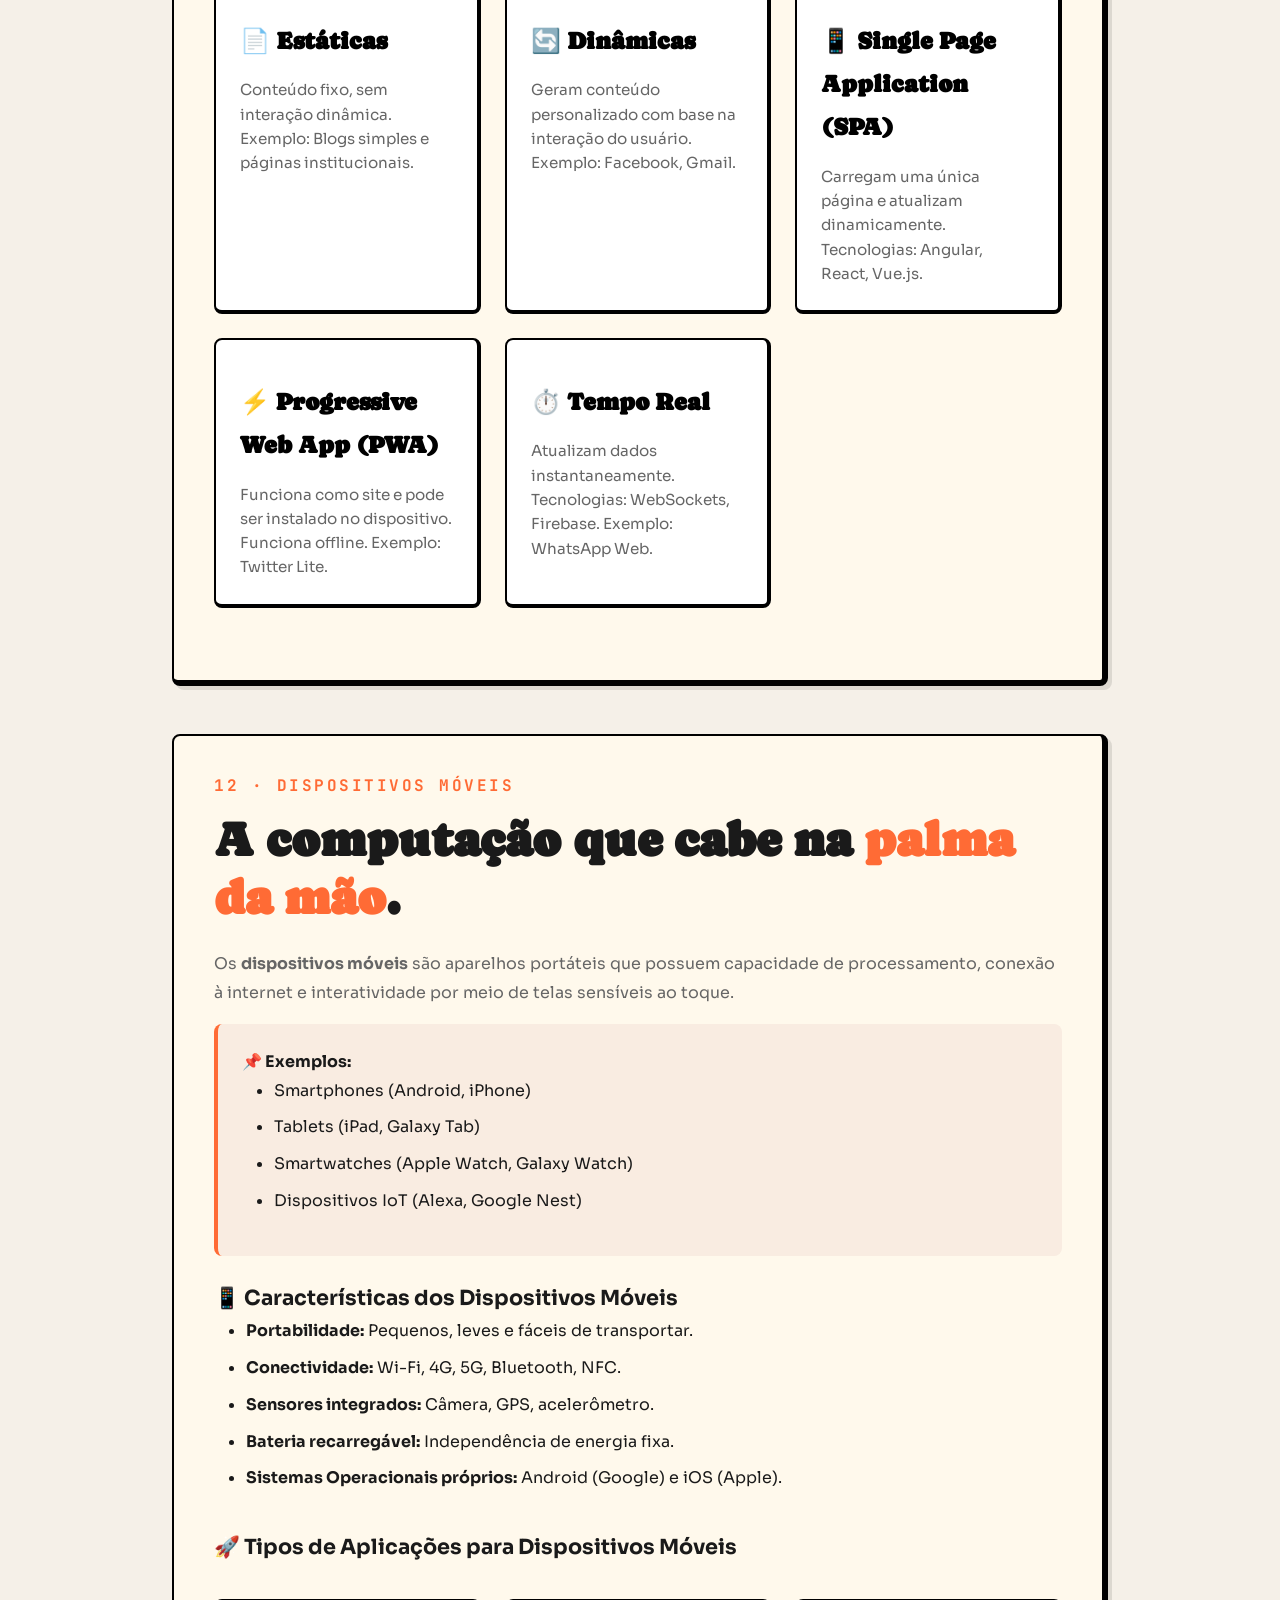
==== commit c9a671d2: "feat: update hero section styles and structure for improved layout and responsiveness" ====
--- a/aula1/index.html
+++ b/aula1/index.html
@@ -32,7 +32,7 @@
             <div class="hero-content">
                 <h1>O que é <span class="highlight">HTML</span> de verdade?</h1>
                 <p class="hero-text">HTML, CSS e JavaScript... tudo isso parecem palavras estranhas. Aqui você vai entender cada uma delas. Você mexe nos sliders, clica nas palavras, vê a magia acontecendo. Sem decoreba.</p>
-                <button id="btn-hero" class="btn btn-primary" onclick="document.querySelector('#toc-section').scrollIntoView({behavior: 'smooth'})">Bora começar 🚀</button>
+                <button id="btn-hero" class="btn btn-primary" onclick="document.querySelector('#toc-list').scrollIntoView({behavior: 'smooth'})">Bora começar 🚀</button>
             </div>
             <div class="hero-illustration">
                 <img src="../img/html-3d.webp" alt="HTML 3D" class="hero-image">
--- a/aula1/style.css
+++ b/aula1/style.css
@@ -800,6 +800,9 @@
 }
 
 #btn-hero {
+    padding: 0.8rem 1.8rem;
+    width: 191px;
+    font-size: 0.95rem;
     cursor: pointer;
 }
 
